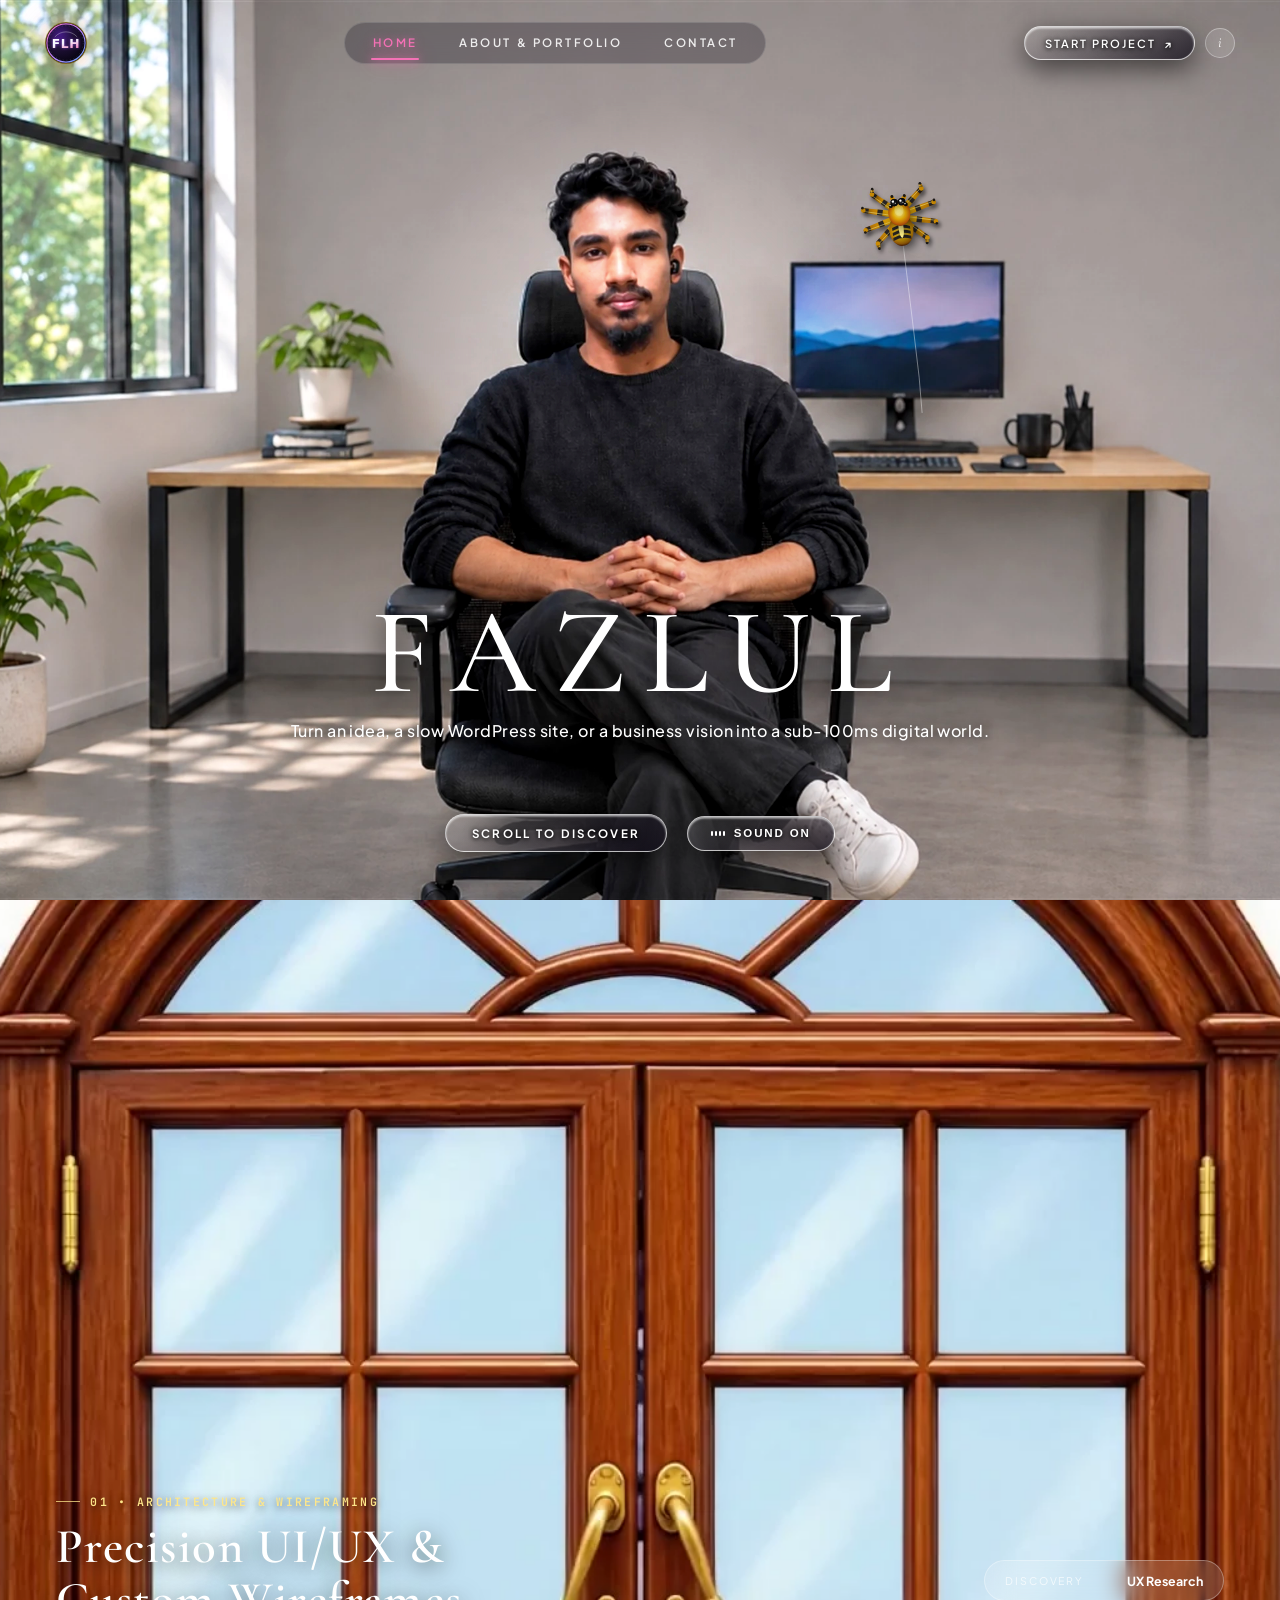
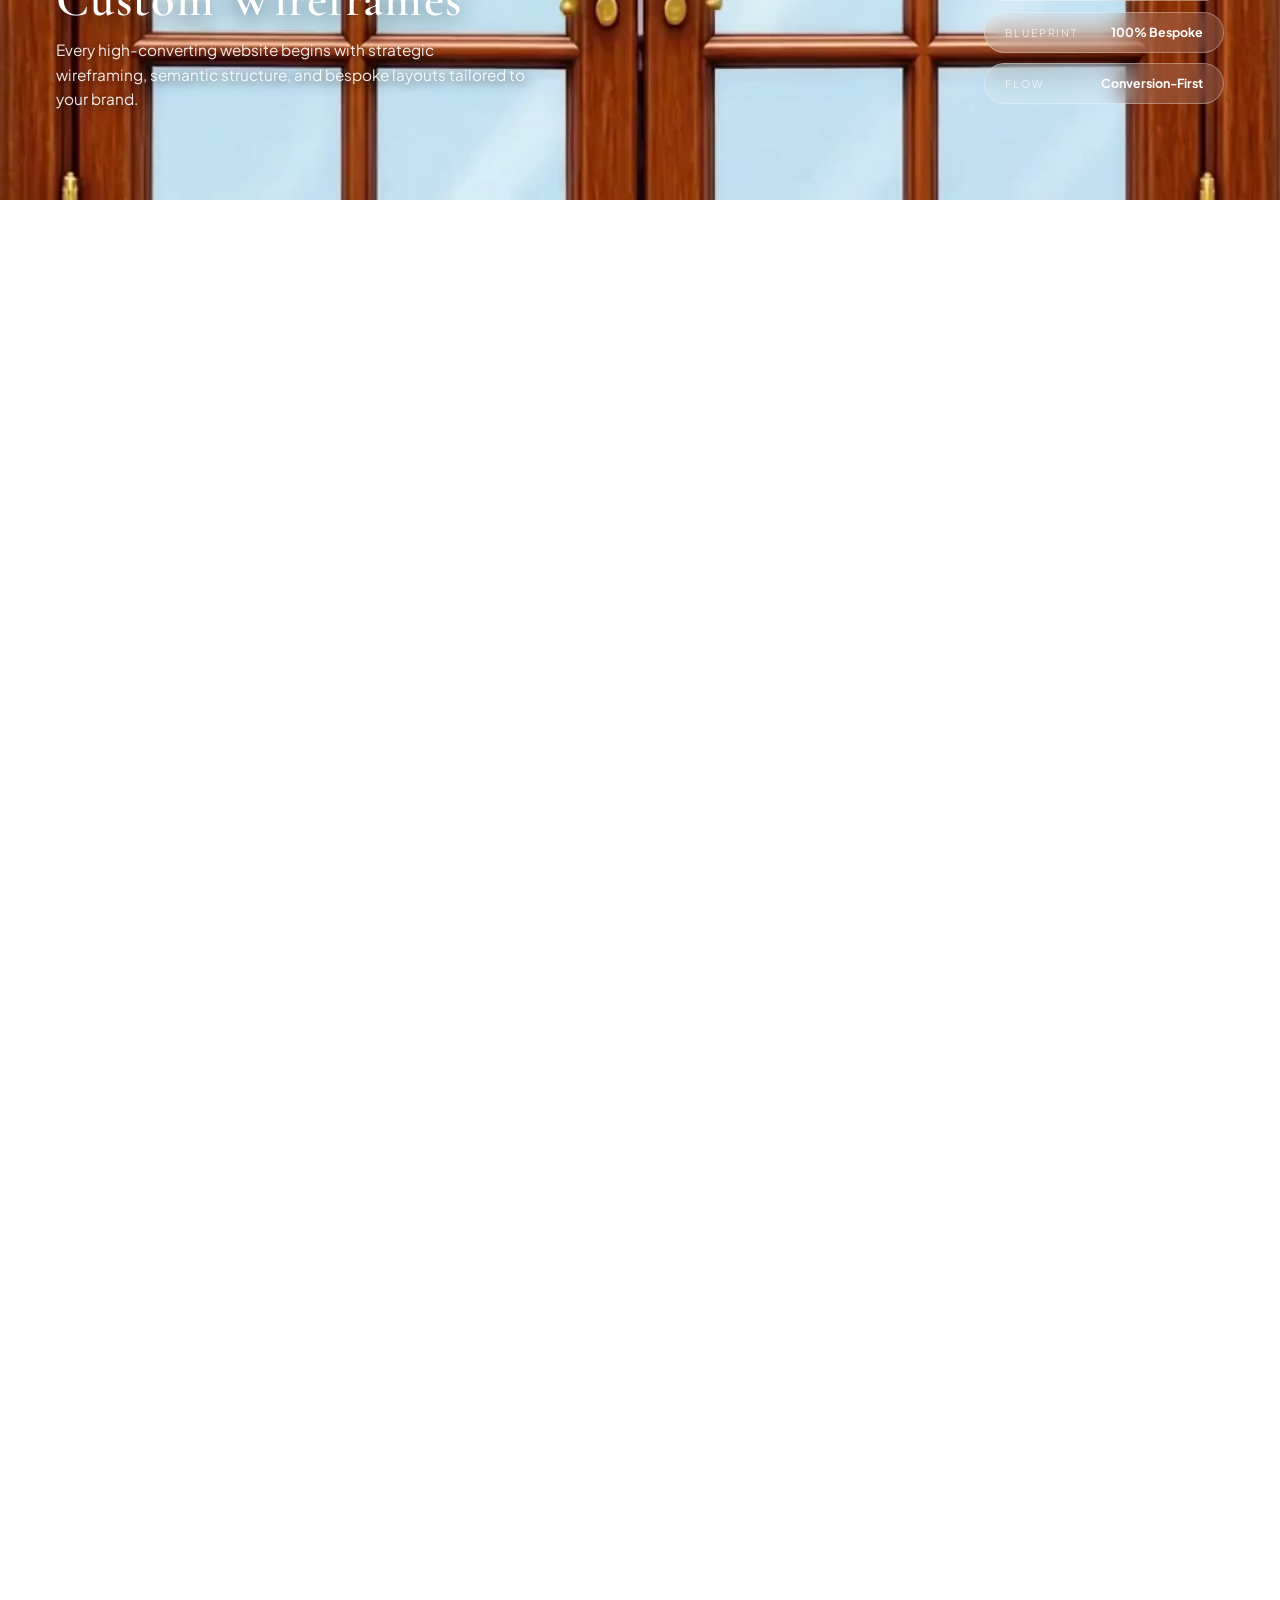
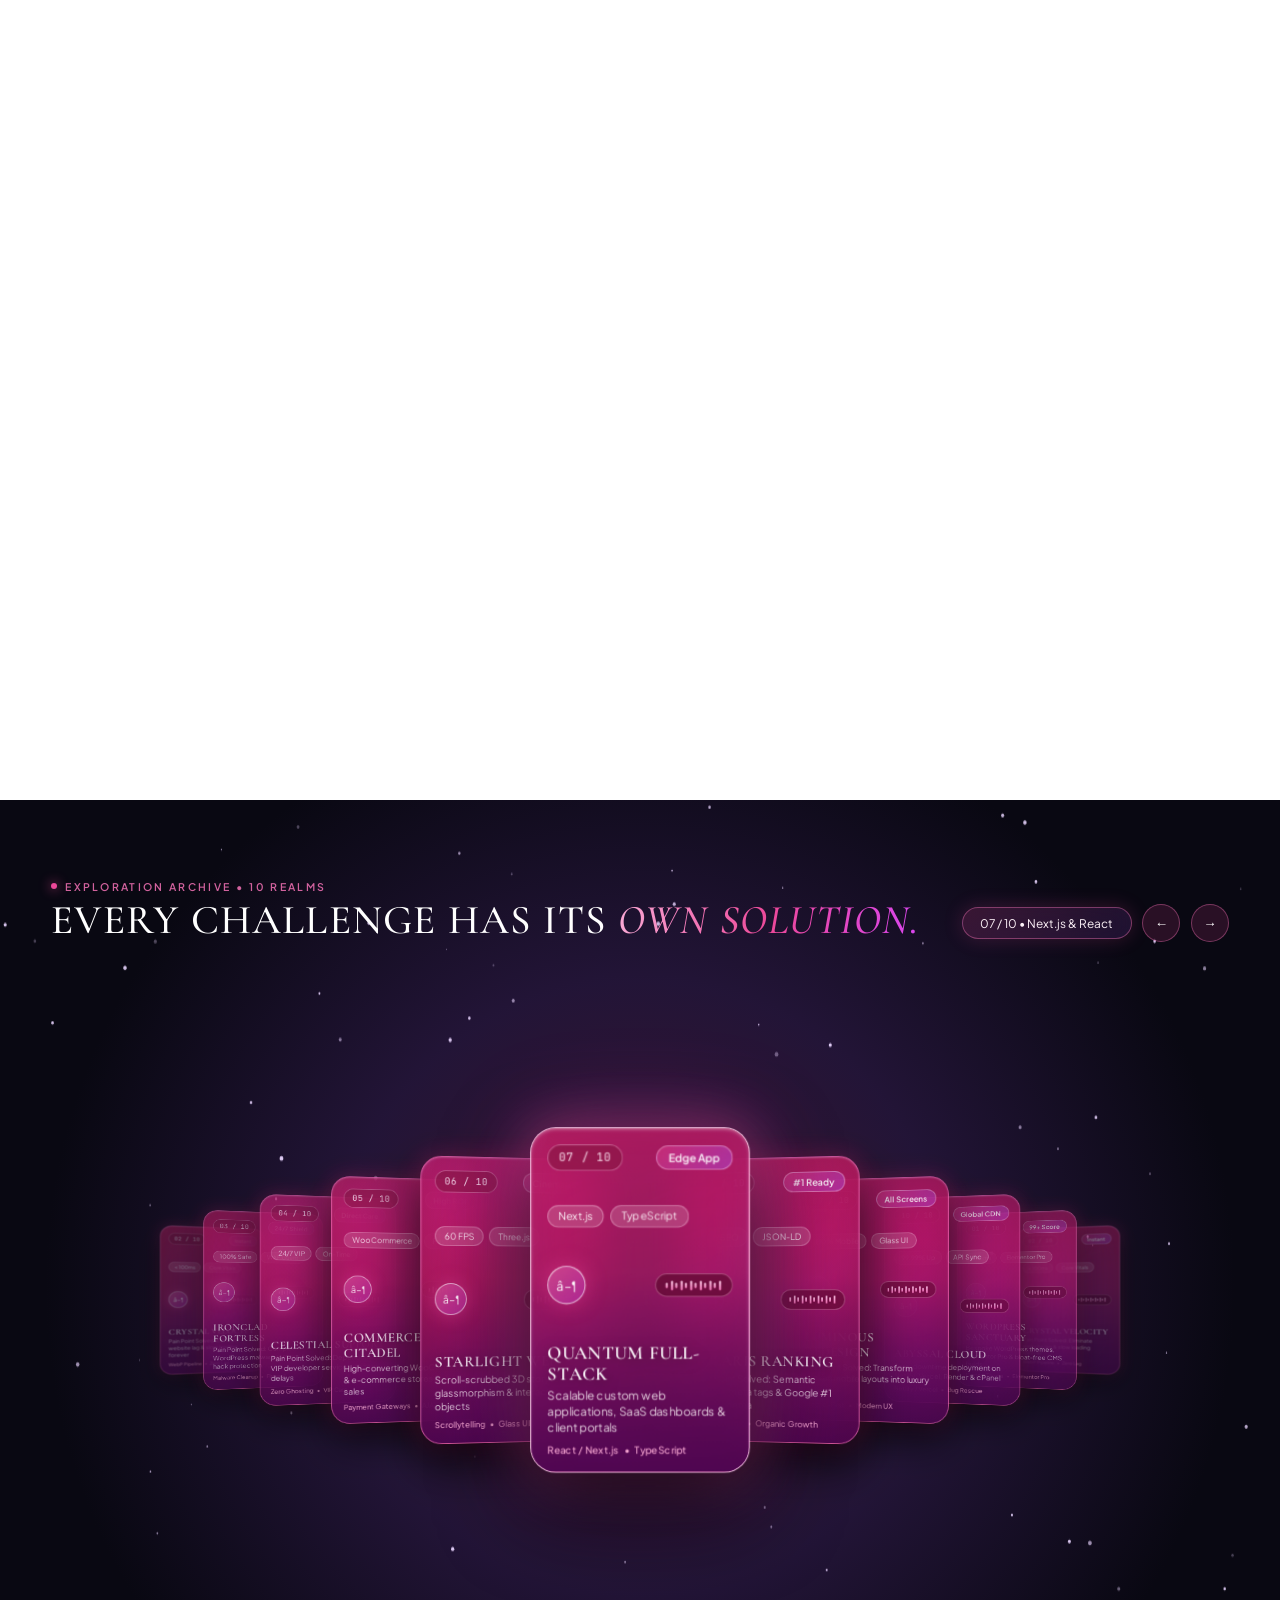
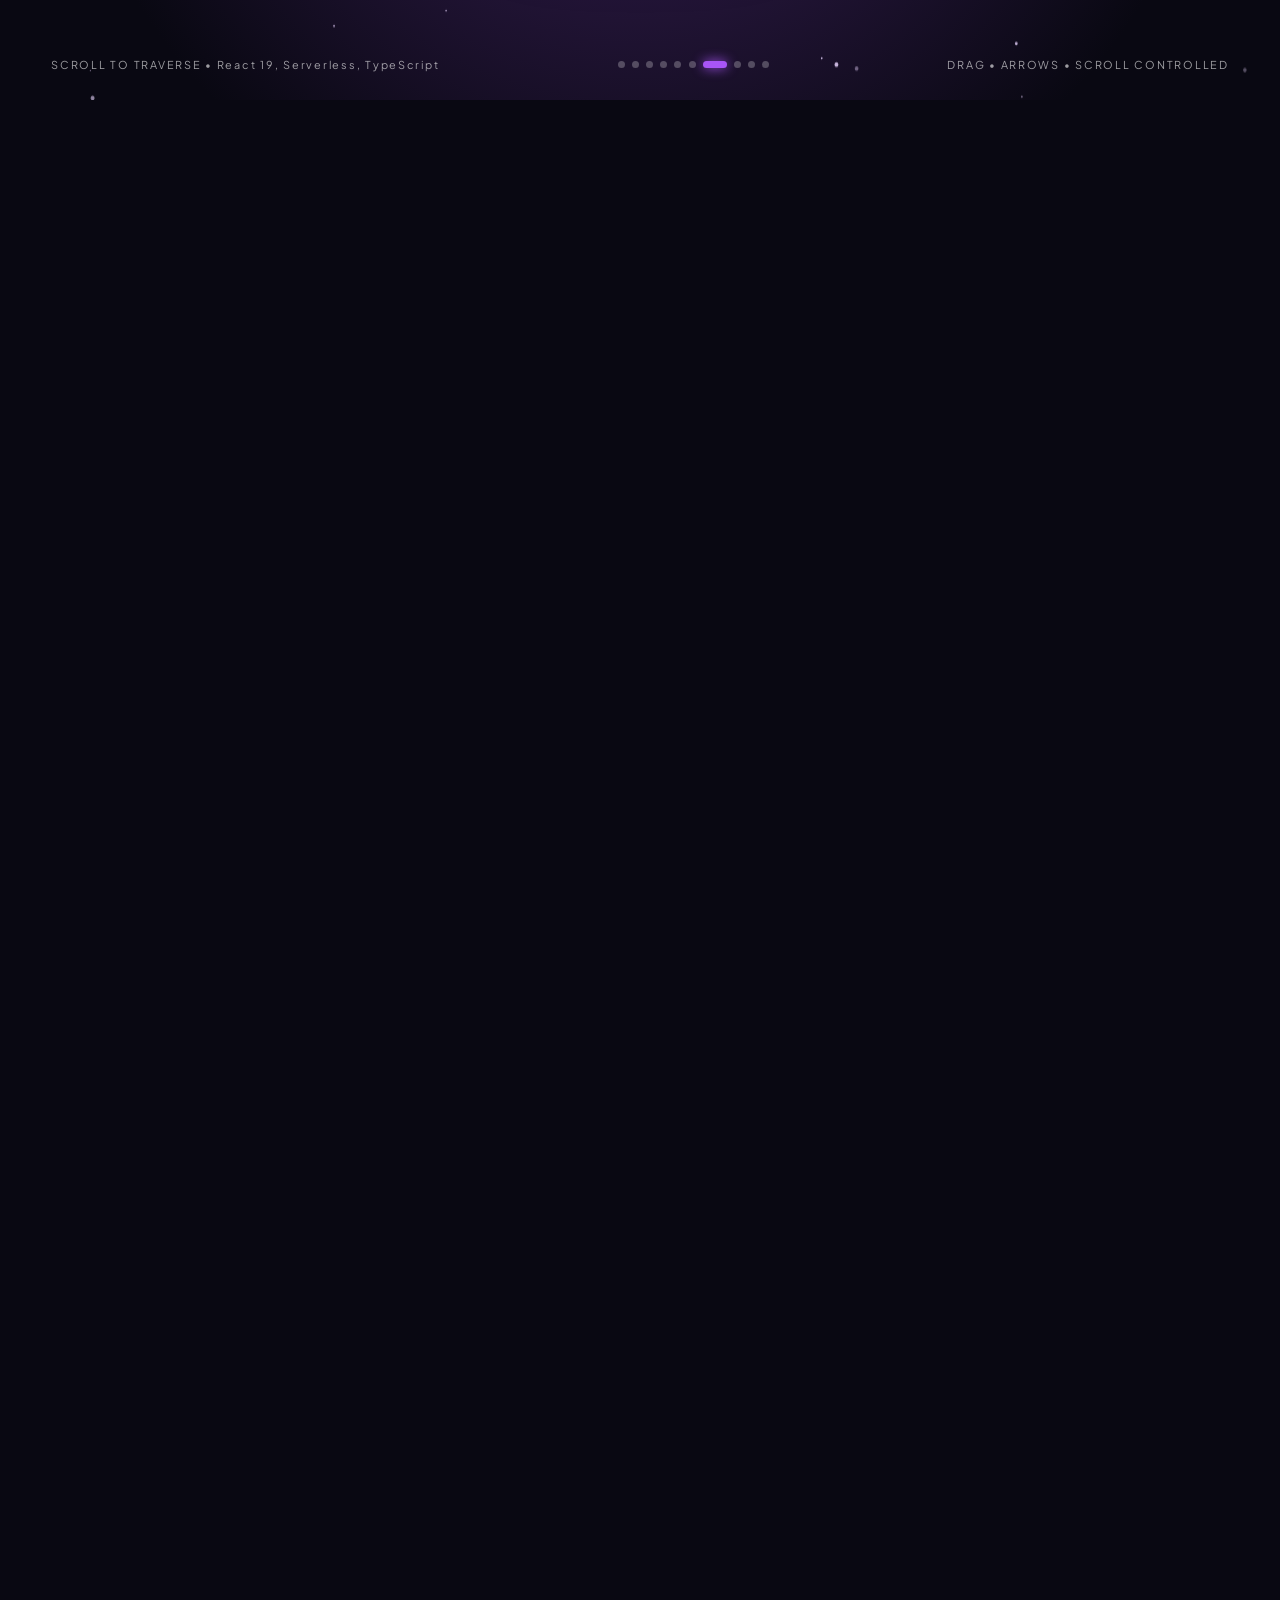
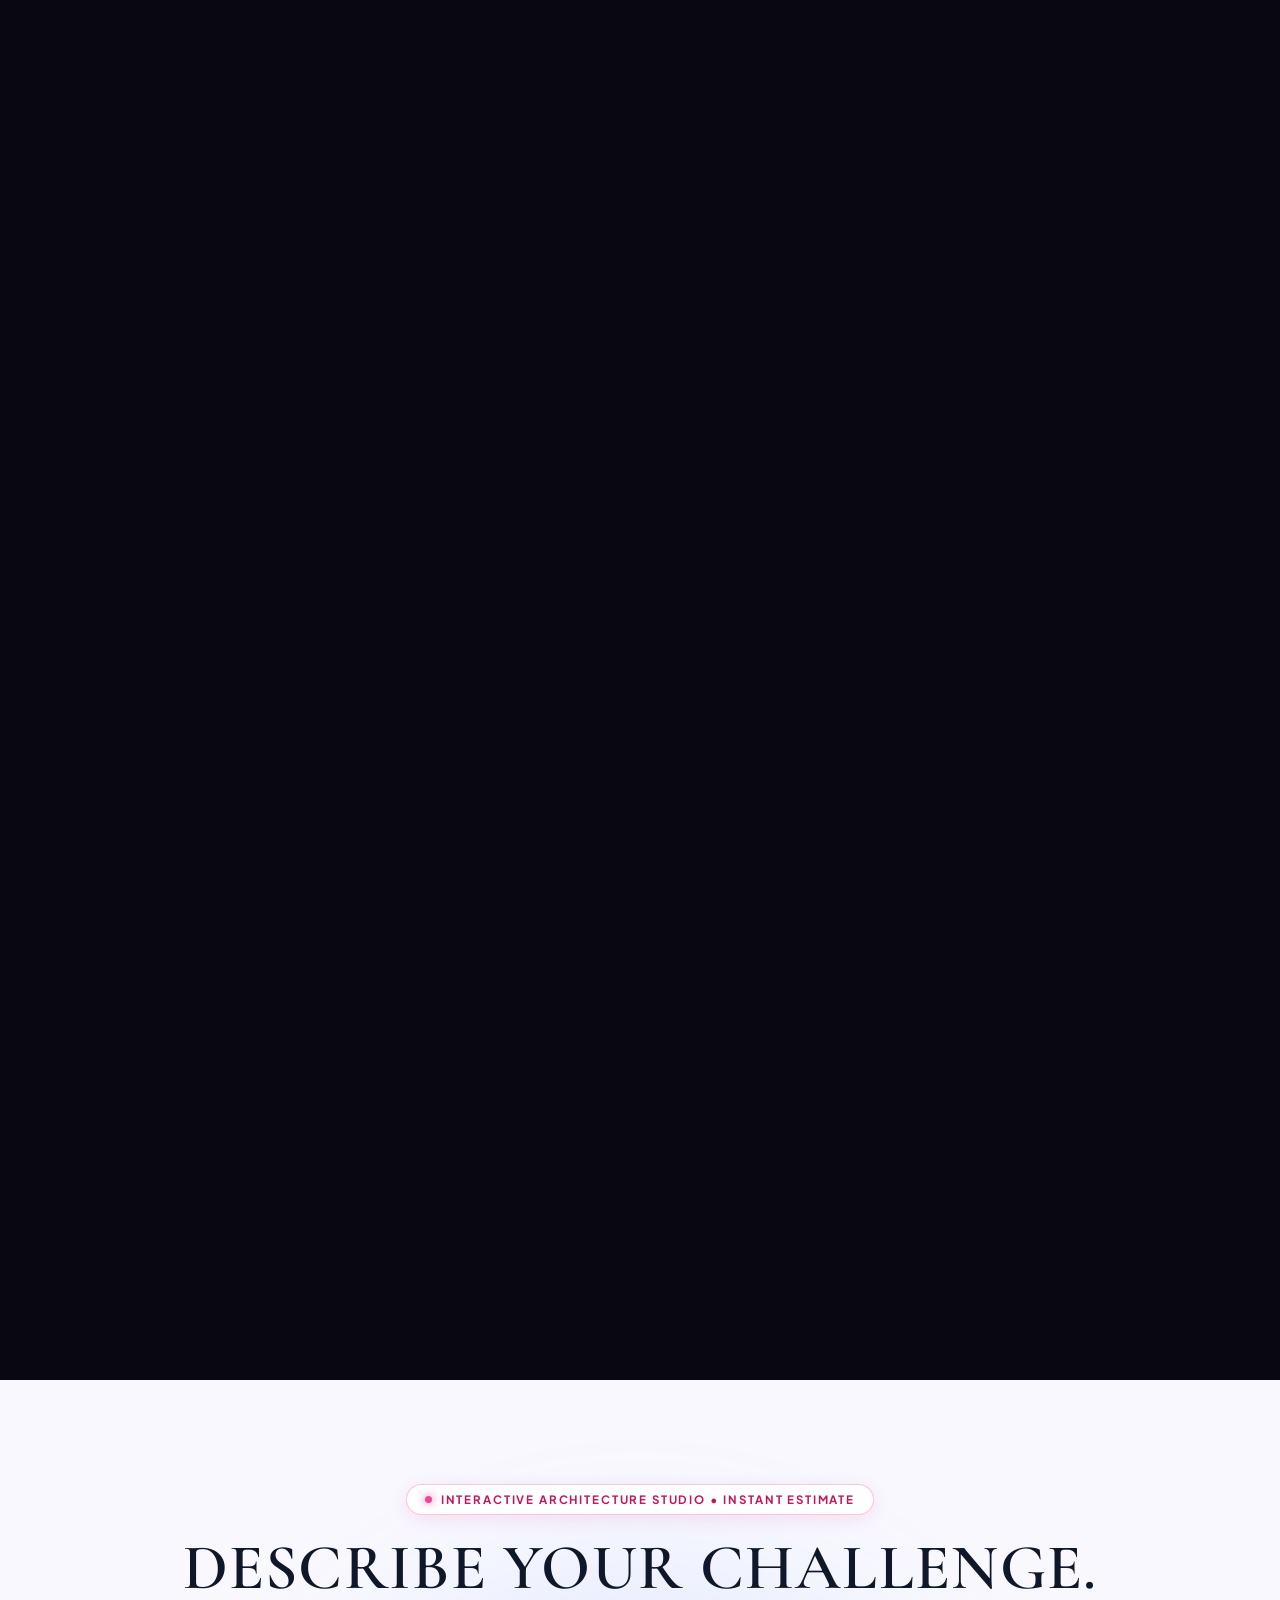
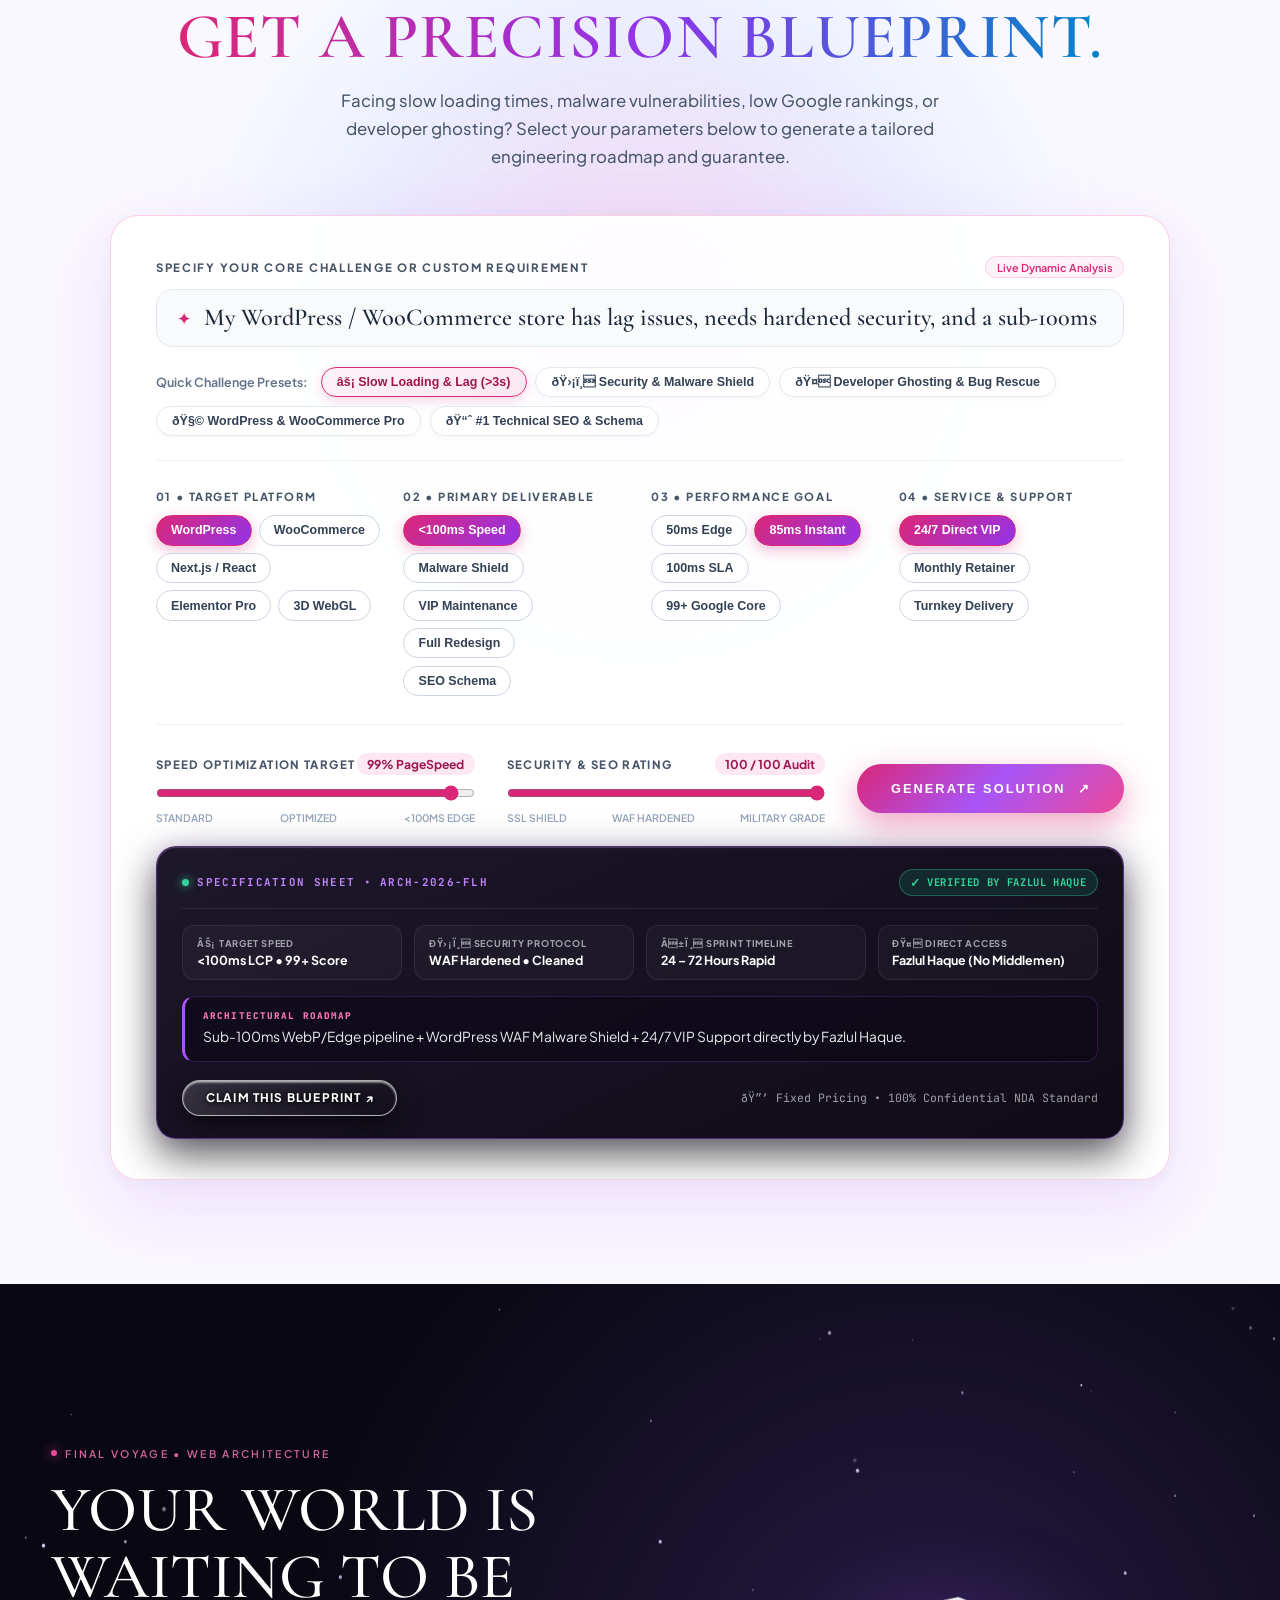
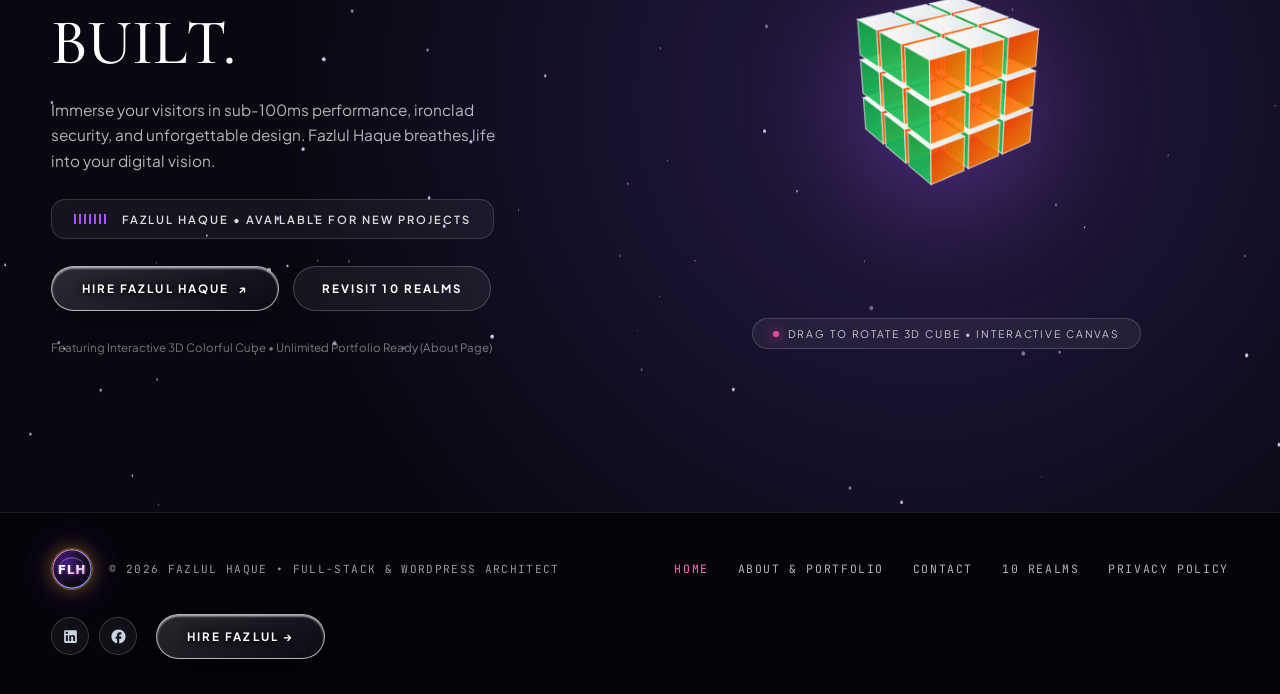
==== index.html @ 12c343f9 "Fix mobile zoom overflow, video sticky containment, UTF-8 encoding, and align v46.0" ====
﻿<!DOCTYPE html>
<html lang="en">
<head>
  <meta charset="UTF-8" />
  <meta name="viewport" content="width=device-width, initial-scale=1.0, viewport-fit=cover" />

  <!-- SEO Meta Tags -->
  <title>Fazlul Haque | Full-Stack Web, WordPress &amp; 3D Interactive Developer</title>
  <meta name="description" content="Fazlul Haque — Full-Stack Web &amp; WordPress Developer creating sub-100ms ultra-fast websites, malware-shielded platforms, WooCommerce stores, and cinematic 3D web experiences." />
  <meta name="keywords" content="Fazlul Haque, Web Developer, WordPress Developer, WooCommerce, Speed Optimization, Security, 3D Website, Next.js Developer" />
  <meta name="robots" content="index, follow" />


  <!-- Open Graph & Social Sharing Rich Thumbnail Previews (WhatsApp, Facebook, LinkedIn, Twitter) -->
  <link rel="canonical" href="https://fazlul-haque-portfolio.onrender.com/" />
  <meta property="og:type" content="website" />
  <meta property="og:url" content="https://fazlul-haque-portfolio.onrender.com/" />
  <meta property="og:title" content="Fazlul Haque | Full-Stack Web, WordPress &amp; 3D Interactive Architect" />
  <meta property="og:description" content="Turn an idea, a slow WordPress site, or a business vision into a sub-100ms digital world. Direct Engineering with Fazlul Haque." />
  <meta property="og:image" content="https://fazlul-haque-portfolio.onrender.com/assets/hero-fazlul.webp" />
  <meta property="og:image:secure_url" content="https://fazlul-haque-portfolio.onrender.com/assets/hero-fazlul.webp" />
  <meta property="og:image:type" content="image/webp" />
  <meta property="og:image:width" content="1600" />
  <meta property="og:image:height" content="1000" />
  <meta property="og:image:alt" content="Fazlul Haque — Full-Stack Web and WordPress Architect" />

  <!-- Twitter / X Large Image Card Preview -->
  <meta name="twitter:card" content="summary_large_image" />
  <meta name="twitter:title" content="Fazlul Haque | Full-Stack Web &amp; WordPress Architect" />
  <meta name="twitter:description" content="Turn an idea, a slow WordPress site, or a business vision into a sub-100ms digital world. Direct Engineering with Fazlul Haque." />
  <meta name="twitter:image" content="https://fazlul-haque-portfolio.onrender.com/assets/hero-fazlul.webp" />

  <link rel="preconnect" href="https://fonts.googleapis.com" />
  <link rel="preconnect" href="https://fonts.gstatic.com" crossorigin />
  <link rel="preload" href="assets/hero-fazlul.webp" as="image" type="image/webp" imagesrcset="assets/hero-fazlul-mob.webp 960w, assets/hero-fazlul.webp 1600w" imagesizes="(max-width: 768px) 480px, 100vw" fetchpriority="high" />
  <link rel="preload" as="style" href="https://fonts.googleapis.com/css2?family=Cormorant+Garamond:ital,wght@0,500;0,600;0,700;1,600&family=Plus+Jakarta+Sans:wght@400;500;600;700&family=JetBrains+Mono:wght@400;500;600&display=swap" onload="this.onload=null;this.rel='stylesheet'" />
  <noscript><link href="https://fonts.googleapis.com/css2?family=Cormorant+Garamond:ital,wght@0,500;0,600;0,700;1,600&family=Plus+Jakarta+Sans:wght@400;500;600;700&family=JetBrains+Mono:wght@400;500;600&display=swap" rel="stylesheet" /></noscript>

  <link rel="stylesheet" href="styles.css?v=46.0" />
  <script defer src="app.js?v=46.0"></script>

  <!-- Rich JSON-LD Structured Data for Google Search -->
  <script type="application/ld+json">
  {
    "@context": "https://schema.org",
    "@graph": [
      {
        "@type": "WebSite",
        "@id": "https://fazlul-haque-portfolio.onrender.com/#website",
        "url": "https://fazlul-haque-portfolio.onrender.com/",
        "name": "Fazlul Haque — Full-Stack Web & WordPress Architecture Specialist",
        "description": "High-performance portfolio of Fazlul Haque featuring 10 digital realms, sub-100ms WordPress optimization, custom web engineering, and bulletproof security.",
        "inLanguage": "en",
        "publisher": {
          "@id": "https://fazlul-haque-portfolio.onrender.com/#person"
        }
      },
      {
        "@type": "Person",
        "@id": "https://fazlul-haque-portfolio.onrender.com/#person",
        "name": "Fazlul Haque",
        "jobTitle": "Full-Stack Web & WordPress Architecture Specialist",
        "description": "Full-Stack Web and WordPress Architect with 6+ years of expertise delivering sub-100ms PageSpeed, luxury UI/UX, and enterprise security.",
        "image": "https://fazlul-haque-portfolio.onrender.com/assets/hero-fazlul.webp",
        "url": "https://fazlul-haque-portfolio.onrender.com/",
        "email": "fazlulbusiness1@gmail.com",
        "telephone": "+8801302927167",
        "sameAs": [
          "https://www.linkedin.com/in/mdfazlulhaque003/",
          "https://www.facebook.com/profile.php?id=61572731453253",
          "https://github.com/fajfaj293-sudo"
        ],
        "knowsAbout": [
          "WordPress Architecture",
          "Sub-100ms Speed Optimization",
          "WooCommerce Performance",
          "Next.js and React",
          "Cybersecurity & Malware Shield",
          "Technical SEO & Core Web Vitals"
        ]
      },
      {
        "@type": "ProfessionalService",
        "@id": "https://fazlul-haque-portfolio.onrender.com/#service",
        "name": "Fazlul Haque Web Engineering Services",
        "url": "https://fazlul-haque-portfolio.onrender.com/",
        "priceRange": "$$",
        "image": "https://fazlul-haque-portfolio.onrender.com/assets/hero-fazlul.webp",
        "telephone": "+8801302927167",
        "email": "fazlulbusiness1@gmail.com",
        "areaServed": "Worldwide",
        "provider": {
          "@id": "https://fazlul-haque-portfolio.onrender.com/#person"
        },
        "hasOfferCatalog": {
          "@type": "OfferCatalog",
          "name": "Core Web Engineering Solutions",
          "itemListElement": [
            {
              "@type": "Offer",
              "itemOffered": {
                "@type": "Service",
                "name": "WordPress & Elementor Architecture",
                "description": "Custom themes, clean architecture, and headless CMS integrations."
              }
            },
            {
              "@type": "Offer",
              "itemOffered": {
                "@type": "Service",
                "name": "<100ms Speed Optimization",
                "description": "Sub-100ms response, 99+ Core Web Vitals, and edge caching pipelines."
              }
            },
            {
              "@type": "Offer",
              "itemOffered": {
                "@type": "Service",
                "name": "Security & Malware Shield",
                "description": "WAF hardening, malware remediation, and ironclad server security."
              }
            },
            {
              "@type": "Offer",
              "itemOffered": {
                "@type": "Service",
                "name": "Technical SEO & Schema Engineering",
                "description": "Semantic markup, JSON-LD structured data, and high-rank optimization."
              }
            }
          ]
        }
      }
    ]
  }
  </script>
</head>
<body>

  <!-- =====================================================================
       TOP FLOATING NAVBAR (EXACT MATCH TO VIDEO 0:02)
       ===================================================================== -->
  <header class="top-nav-bar" id="top-nav">
    <a href="#hero" class="nav-wave-logo" aria-label="Fazlul Haque (FLH) Home">
      <img src="assets/flh-logo.svg" alt="FLH Logo" class="flh-logo-svg" width="42" height="42" />
    </a>

    <nav class="nav-center-links" aria-label="Primary Navigation">
      <a href="index.html" class="active">HOME</a>
      <a href="about.html">ABOUT &amp; PORTFOLIO</a>
      <a href="contact.html">CONTACT</a>
    </nav>

    <div class="nav-right-group">
      <a href="contact.html" class="btn-shine start-creating-pill">
        <span>START PROJECT</span>
        <span class="arrow-ne">↗</span>
      </a>
      <button type="button" class="info-circle-btn" id="info-btn" aria-label="Portfolio Info">i</button>
    </div>
  </header>

  <main>
    <!-- =====================================================================
         1. HERO SECTION: FULLSCREEN CRYSTAL-CLEAR PHOTO OF FAZLUL HAQUE
            + INTERACTIVE MOUSE CURSOR SPOTLIGHT GLOW (VIDEO 0:01-0:04)
         ===================================================================== -->
    <section id="hero" class="hero-fullscreen">
      <div class="hero-img-container" id="hero-img-container">
        <img
          src="assets/hero-fazlul.webp"
          srcset="assets/hero-fazlul-mob.webp 960w, assets/hero-fazlul.webp 1600w"
          sizes="(max-width: 768px) 480px, 100vw"
          alt="Fazlul Haque — Full-Stack Web and WordPress Developer"
          width="1600"
          height="1000"
          fetchpriority="high"
          loading="eager"
          class="hero-main-img"
        />

        <!-- Interactive Mouse Cursor Daylight Spotlight Layer -->
        <div class="hero-spotlight-layer" id="hero-spotlight-layer">
          <img
            src="assets/hero-fazlul.webp"
            srcset="assets/hero-fazlul-mob.webp 960w, assets/hero-fazlul.webp 1600w"
            sizes="(max-width: 768px) 480px, 100vw"
            alt=""
            width="1600"
            height="1000"
            decoding="async"
            class="hero-main-img hero-bright-img"
            aria-hidden="true"
          />
        </div>
      </div>

      <!-- Transparent Water Ripple & Liquid Canvas Layer (Overlays Hero & Text) -->
      <canvas id="hero-water-canvas" class="hero-water-canvas" aria-hidden="true"></canvas>

      <!-- Minimal Sleek Title Positioned So Fazlul's Portrait Is Unobstructed -->
      <div class="hero-title-overlay" id="hero-title-overlay">
        <h1 class="tidalia-hero-title" id="hero-title" aria-label="FAZLUL">
          <span class="hero-letter" data-char="F">F</span><span class="hero-letter" data-char="A">A</span><span class="hero-letter" data-char="Z">Z</span><span class="hero-letter" data-char="L">L</span><span class="hero-letter" data-char="U">U</span><span class="hero-letter" data-char="L">L</span>
        </h1>
        <p class="tidalia-hero-sub">
          Turn an idea, a slow WordPress site, or a business vision into a sub-100ms digital world.
        </p>
      </div>

      <div class="hero-bottom-pills">
        <a href="#scroll-story-runway" class="scroll-discover-btn btn-shine">
          SCROLL TO DISCOVER
        </a>

        <button type="button" id="sound-btn" class="sound-on-btn btn-shine" aria-pressed="false">
          <span class="wave-bars"><i></i><i></i><i></i><i></i></span>
          <span id="sound-text">SOUND ON</span>
        </button>
      </div>
    </section>

    <!-- =====================================================================
         2. SCROLL-LINKED WINDOW VIDEO SHOWCASE (WHITE BACKGROUND & CENTERED FRAME)
         ===================================================================== -->
    <section id="scroll-story-runway" class="scroll-story-runway white-bg-runway">
      <div class="story-sticky-viewport white-viewport" id="story-sticky-viewport">

        <!-- Centered Window Stage on White Background that Zooms to Fullscreen (Pure Video Only) -->
        <div class="video-window-stage" id="video-window-stage">
          <div class="window-arch-wrapper" id="window-arch-wrapper">
            <!-- Fullscreen Scroll-Scrubbed Video via High-Speed Edge CDN (Cloudinary) -->
            <video
              id="portfolio-scroll-video"
              class="portfolio-scrub-video"
              poster="assets/video-poster.webp"
              width="1280"
              height="720"
              muted
              playsinline
              webkit-playsinline
              src="assets/scroll-video.mp4"
              preload="auto"
            >
              <source src="assets/scroll-video.mp4" type="video/mp4" />
              <source src="https://res.cloudinary.com/vqe5tonz/video/upload/q_auto,w_720/protfolio.mp4" type="video/mp4" />
            </video>
          </div>
        </div>

        <!-- Scene Content Overlays (Appear only AFTER the window opens, exactly synced with each scene) -->
        <div id="story-ui-container" class="story-ui-container">
          <!-- SCENE 1: ARCHITECTURE & WIREFRAMING -->
          <div class="story-scene-ui" id="scene-ui-1">
            <div class="story-text-left from-bottom">
              <div class="story-step-line"><i></i> 01 • ARCHITECTURE &amp; WIREFRAMING</div>
              <h2 class="story-serif-h2">Precision UI/UX &amp; Custom Wireframes</h2>
              <p class="story-sub-p">
                Every high-converting website begins with strategic wireframing, semantic structure, and bespoke layouts tailored to your brand.
              </p>
            </div>
            <div class="story-pills-right from-right">
              <div class="frosted-meta-pill"><span>DISCOVERY</span><strong>UX Research</strong></div>
              <div class="frosted-meta-pill"><span>BLUEPRINT</span><strong>100% Bespoke</strong></div>
              <div class="frosted-meta-pill"><span>FLOW</span><strong>Conversion-First</strong></div>
            </div>
          </div>

          <!-- SCENE 2: WORDPRESS & CUSTOM CODE -->
          <div class="story-scene-ui story-ui-top" id="scene-ui-2">
            <div class="story-text-left from-left">
              <div class="story-step-line"><i></i> 02 • WORDPRESS &amp; CUSTOM CODE</div>
              <h2 class="story-serif-h2">High-Performance WordPress &amp; Dynamic Engineering</h2>
              <p class="story-sub-p">
                Clean ACF Pro schemas, lightning-fast custom themes, and pixel-perfect Elementor builds crafted for zero bloat.
              </p>
            </div>
            <div class="story-pills-right from-right">
              <div class="frosted-meta-pill"><span>ENGINE</span><strong>PHP 8.3 &amp; Modern JS</strong></div>
              <div class="frosted-meta-pill"><span>CMS</span><strong>WordPress &amp; Elementor</strong></div>
              <div class="frosted-meta-pill"><span>INTEGRITY</span><strong>Zero Plugin Bloat</strong></div>
            </div>
          </div>

          <!-- SCENE 3: FLUID RESPONSIVENESS -->
          <div class="story-scene-ui" id="scene-ui-3">
            <div class="story-text-left from-bottom">
              <div class="story-step-line"><i></i> 03 • FLUID RESPONSIVENESS</div>
              <h2 class="story-serif-h2">Flawless Across Every Screen &amp; Device</h2>
              <p class="story-sub-p">
                Sub-100ms loading speeds, mobile-first perfection, and 99+ Google PageSpeed Core Web Vitals guaranteed.
              </p>
            </div>
            <div class="story-sliders-right from-right">
              <div class="frosted-wave-slider">
                <div class="fws-top"><span>MOBILE-FIRST</span><strong>100% FLUID</strong></div>
                <svg class="wave-svg" viewBox="0 0 100 20"><path d="M0 10 Q25 0 50 10 T100 10" fill="none" stroke="#38bdf8" stroke-width="2"/></svg>
              </div>
              <div class="frosted-wave-slider">
                <div class="fws-top"><span>CORE WEB VITALS</span><strong>99+ SPEED</strong></div>
                <svg class="wave-svg" viewBox="0 0 100 20"><path d="M0 15 Q25 5 50 15 T100 5" fill="none" stroke="#a855f7" stroke-width="2"/></svg>
              </div>
            </div>
          </div>

          <!-- SCENE 4: DIGITAL EXCELLENCE & CALL TO ACTION -->
          <div class="story-scene-ui story-ui-center" id="scene-ui-4">
            <div class="story-center-box from-bottom">
              <div class="story-step-line"><i></i> 04 • DIGITAL EXCELLENCE</div>
              <h2 class="story-serif-h2 center-h2">Ready to Elevate Your Digital Presence?</h2>
              <p class="story-sub-p" style="margin: 0 auto 2rem; max-width: 580px;">
                Let's transform your vision into an ultra-fast, high-converting digital world.
              </p>
              <div class="story-dual-btns">
                <a href="contact.html" class="pill-btn-purple btn-shine">START A PROJECT ✦</a>
                <a href="#composer-section" class="pill-btn-frosted btn-shine">EXPLORE SOLUTIONS →</a>
              </div>
            </div>
          </div>
        </div>

      </div>
    </section>

    <!-- =====================================================================
         3. 10 REALMS PINNED SCROLL-CONTROLLED HORIZONTAL CARD CAROUSEL
            (PRE-RENDERED DIRECTLY IN HTML SO ALL 10 DARK GLASS CARDS ALWAYS SHOW!)
            (EXACT MATCH TO VIDEO 0:21 - 0:25!)
         ===================================================================== -->
    <section id="realms-section" class="realms-pin-runway">
      <div class="realms-sticky-stage">
        <canvas id="realms-star-canvas" class="realms-star-canvas" aria-hidden="true"></canvas>

        <!-- Top Header Bar (Exact Video Match 0:22) -->
        <div class="realms-header-bar">
          <div class="rh-left">
            <div class="rh-eyebrow"><span class="dot-purple"></span> EXPLORATION ARCHIVE • 10 REALMS</div>
            <h2 class="rh-serif-title">
              EVERY CHALLENGE HAS ITS <span class="rh-italic-accent">OWN SOLUTION.</span>
            </h2>
          </div>

          <div class="rh-right">
            <div class="rh-counter-pill" id="active-realm-pill">01 / 10 • WordPress Mastery</div>
            <button type="button" class="rh-arrow-btn btn-shine" id="realm-prev-btn" aria-label="Previous Realm">&larr;</button>
            <button type="button" class="rh-arrow-btn btn-shine" id="realm-next-btn" aria-label="Next Realm">→</button>
          </div>
        </div>

        <!-- Center 3D Coverflow / Horizontal Card Track (All 10 Dark Glassmorphic Cards Static in HTML!) -->
        <div class="realms-viewport" id="realms-viewport">
          <div class="realms-track" id="realms-track">

            <!-- CARD 01 -->
            <article class="tidalia-realm-card shine-card active" data-card-idx="0" data-name="WordPress Mastery" data-tags="Custom Theme, Elementor Pro, ACF Pro">
              <div class="trc-bg" data-scene="scene1" data-grad="linear-gradient(155deg, rgba(236,72,153,0.52), rgba(168,85,247,0.58), rgba(88,28,135,0.72))" style="background-image: linear-gradient(155deg, rgba(236,72,153,0.52), rgba(168,85,247,0.58), rgba(88,28,135,0.72));"></div>
              <div class="trc-scrim"></div>
              <div class="trc-glass-sheen"></div>
              <div class="trc-top">
                <span class="trc-idx">01 / 10</span>
                <span class="trc-dur">99+ Score</span>
              </div>
              <div class="trc-badges"><span>&lt; 85ms</span><span>Elementor Pro</span></div>
              <div class="trc-mid">
                <div class="trc-play-btn">â–¶</div>
                <div class="trc-wave-pill"><i></i><i></i><i></i><i></i><i></i><i></i><i></i><i></i><i></i><i></i><i></i><i></i></div>
              </div>
              <div class="trc-bottom">
                <h3 class="trc-title">WORDPRESS SANCTUARY</h3>
                <p class="trc-sub">Bespoke WordPress themes, Elementor Pro &amp; bloat-free CMS builds</p>
                <div class="trc-tags"><span>Custom Theme</span> • <span>Elementor Pro</span></div>
              </div>
            </article>

            <!-- CARD 02 -->
            <article class="tidalia-realm-card shine-card" data-card-idx="1" data-name="Zero-Lag Speed" data-tags="WebP Pipeline, Edge Caching, Zero CLS">
              <div class="trc-bg" data-scene="scene2" data-grad="linear-gradient(155deg, rgba(244,63,94,0.54), rgba(217,70,239,0.58), rgba(112,26,117,0.75))" style="background-image: linear-gradient(155deg, rgba(244,63,94,0.54), rgba(217,70,239,0.58), rgba(112,26,117,0.75));"></div>
              <div class="trc-scrim"></div>
              <div class="trc-glass-sheen"></div>
              <div class="trc-top">
                <span class="trc-idx">02 / 10</span>
                <span class="trc-dur">Instant</span>
              </div>
              <div class="trc-badges"><span>&lt; 100ms</span><span>Core Vitals</span></div>
              <div class="trc-mid">
                <div class="trc-play-btn">â–¶</div>
                <div class="trc-wave-pill"><i></i><i></i><i></i><i></i><i></i><i></i><i></i><i></i><i></i><i></i><i></i><i></i></div>
              </div>
              <div class="trc-bottom">
                <h3 class="trc-title">CRYSTAL VELOCITY</h3>
                <p class="trc-sub">Pain Point Solved: Eliminate website lag &amp; slow loading forever</p>
                <div class="trc-tags"><span>WebP Pipeline</span> • <span>Zero Lag</span></div>
              </div>
            </article>

            <!-- CARD 03 -->
            <article class="tidalia-realm-card shine-card" data-card-idx="2" data-name="Security Shield" data-tags="Malware Cleanup, SSL Hardened, WAF Guard">
              <div class="trc-bg" data-scene="scene3" data-grad="linear-gradient(155deg, rgba(219,39,119,0.56), rgba(147,51,234,0.58), rgba(76,29,149,0.74))" style="background-image: linear-gradient(155deg, rgba(219,39,119,0.56), rgba(147,51,234,0.58), rgba(76,29,149,0.74));"></div>
              <div class="trc-scrim"></div>
              <div class="trc-glass-sheen"></div>
              <div class="trc-top">
                <span class="trc-idx">03 / 10</span>
                <span class="trc-dur">24/7 Shield</span>
              </div>
              <div class="trc-badges"><span>100% Safe</span><span>WAF Guard</span></div>
              <div class="trc-mid">
                <div class="trc-play-btn">â–¶</div>
                <div class="trc-wave-pill"><i></i><i></i><i></i><i></i><i></i><i></i><i></i><i></i><i></i><i></i><i></i><i></i></div>
              </div>
              <div class="trc-bottom">
                <h3 class="trc-title">IRONCLAD FORTRESS</h3>
                <p class="trc-sub">Pain Point Solved: Complete WordPress malware removal &amp; hack protection</p>
                <div class="trc-tags"><span>Malware Cleanup</span> • <span>Firewall</span></div>
              </div>
            </article>

            <!-- CARD 04 -->
            <article class="tidalia-realm-card shine-card" data-card-idx="3" data-name="VIP Service" data-tags="Zero Ghosting, Daily Updates, Monthly Care">
              <div class="trc-bg" data-scene="scene1" data-grad="linear-gradient(155deg, rgba(232,121,249,0.52), rgba(236,72,153,0.58), rgba(131,24,67,0.74))" style="background-image: linear-gradient(155deg, rgba(232,121,249,0.52), rgba(236,72,153,0.58), rgba(131,24,67,0.74));"></div>
              <div class="trc-scrim"></div>
              <div class="trc-glass-sheen"></div>
              <div class="trc-top">
                <span class="trc-idx">04 / 10</span>
                <span class="trc-dur">Direct Care</span>
              </div>
              <div class="trc-badges"><span>24/7 VIP</span><span>On-Time</span></div>
              <div class="trc-mid">
                <div class="trc-play-btn">â–¶</div>
                <div class="trc-wave-pill"><i></i><i></i><i></i><i></i><i></i><i></i><i></i><i></i><i></i><i></i><i></i><i></i></div>
              </div>
              <div class="trc-bottom">
                <h3 class="trc-title">CELESTIAL SUPPORT</h3>
                <p class="trc-sub">Pain Point Solved: Dependable VIP developer service with zero delays</p>
                <div class="trc-tags"><span>Zero Ghosting</span> • <span>VIP Care</span></div>
              </div>
            </article>

            <!-- CARD 05 -->
            <article class="tidalia-realm-card shine-card" data-card-idx="4" data-name="WooCommerce Stores" data-tags="Stripe / SSL, AJAX Filters, Fast Checkout">
              <div class="trc-bg" data-scene="scene2" data-grad="linear-gradient(155deg, rgba(244,114,182,0.52), rgba(192,38,211,0.58), rgba(88,28,135,0.75))" style="background-image: linear-gradient(155deg, rgba(244,114,182,0.52), rgba(192,38,211,0.58), rgba(88,28,135,0.75));"></div>
              <div class="trc-scrim"></div>
              <div class="trc-glass-sheen"></div>
              <div class="trc-top">
                <span class="trc-idx">05 / 10</span>
                <span class="trc-dur">High ROI</span>
              </div>
              <div class="trc-badges"><span>WooCommerce</span><span>Fast Cart</span></div>
              <div class="trc-mid">
                <div class="trc-play-btn">â–¶</div>
                <div class="trc-wave-pill"><i></i><i></i><i></i><i></i><i></i><i></i><i></i><i></i><i></i><i></i><i></i><i></i></div>
              </div>
              <div class="trc-bottom">
                <h3 class="trc-title">COMMERCE CITADEL</h3>
                <p class="trc-sub">High-converting WooCommerce &amp; e-commerce stores built for sales</p>
                <div class="trc-tags"><span>Payment Gateways</span> • <span>AJAX Cart</span></div>
              </div>
            </article>

            <!-- CARD 06 -->
            <article class="tidalia-realm-card shine-card" data-card-idx="5" data-name="3D Interactive Web" data-tags="Scrollytelling, 3D Objects, Shader Glow">
              <div class="trc-bg" data-scene="scene3" data-grad="linear-gradient(155deg, rgba(217,70,239,0.55), rgba(236,72,153,0.58), rgba(91,33,182,0.75))" style="background-image: linear-gradient(155deg, rgba(217,70,239,0.55), rgba(236,72,153,0.58), rgba(91,33,182,0.75));"></div>
              <div class="trc-scrim"></div>
              <div class="trc-glass-sheen"></div>
              <div class="trc-top">
                <span class="trc-idx">06 / 10</span>
                <span class="trc-dur">Cinematic</span>
              </div>
              <div class="trc-badges"><span>60 FPS</span><span>Three.js</span></div>
              <div class="trc-mid">
                <div class="trc-play-btn">â–¶</div>
                <div class="trc-wave-pill"><i></i><i></i><i></i><i></i><i></i><i></i><i></i><i></i><i></i><i></i><i></i><i></i></div>
              </div>
              <div class="trc-bottom">
                <h3 class="trc-title">STARLIGHT WEBGL</h3>
                <p class="trc-sub">Scroll-scrubbed 3D storytelling, glassmorphism &amp; interactive objects</p>
                <div class="trc-tags"><span>Scrollytelling</span> • <span>Glass UI</span></div>
              </div>
            </article>

            <!-- CARD 07 -->
            <article class="tidalia-realm-card shine-card" data-card-idx="6" data-name="Next.js & React" data-tags="React 19, Serverless, TypeScript">
              <div class="trc-bg" data-scene="scene1" data-grad="linear-gradient(155deg, rgba(236,72,153,0.54), rgba(168,85,247,0.58), rgba(112,26,117,0.75))" style="background-image: linear-gradient(155deg, rgba(236,72,153,0.54), rgba(168,85,247,0.58), rgba(112,26,117,0.75));"></div>
              <div class="trc-scrim"></div>
              <div class="trc-glass-sheen"></div>
              <div class="trc-top">
                <span class="trc-idx">07 / 10</span>
                <span class="trc-dur">Edge App</span>
              </div>
              <div class="trc-badges"><span>Next.js</span><span>TypeScript</span></div>
              <div class="trc-mid">
                <div class="trc-play-btn">â–¶</div>
                <div class="trc-wave-pill"><i></i><i></i><i></i><i></i><i></i><i></i><i></i><i></i><i></i><i></i><i></i><i></i></div>
              </div>
              <div class="trc-bottom">
                <h3 class="trc-title">QUANTUM FULL-STACK</h3>
                <p class="trc-sub">Scalable custom web applications, SaaS dashboards &amp; client portals</p>
                <div class="trc-tags"><span>React / Next.js</span> • <span>TypeScript</span></div>
              </div>
            </article>

            <!-- CARD 08 -->
            <article class="tidalia-realm-card shine-card" data-card-idx="7" data-name="Technical SEO" data-tags="Rich Schema, Meta Tags, Sitemap XML">
              <div class="trc-bg" data-scene="scene2" data-grad="linear-gradient(155deg, rgba(244,63,94,0.52), rgba(217,70,239,0.58), rgba(131,24,67,0.75))" style="background-image: linear-gradient(155deg, rgba(244,63,94,0.52), rgba(217,70,239,0.58), rgba(131,24,67,0.75));"></div>
              <div class="trc-scrim"></div>
              <div class="trc-glass-sheen"></div>
              <div class="trc-top">
                <span class="trc-idx">08 / 10</span>
                <span class="trc-dur">#1 Ready</span>
              </div>
              <div class="trc-badges"><span>100 SEO</span><span>JSON-LD</span></div>
              <div class="trc-mid">
                <div class="trc-play-btn">â–¶</div>
                <div class="trc-wave-pill"><i></i><i></i><i></i><i></i><i></i><i></i><i></i><i></i><i></i><i></i><i></i><i></i></div>
              </div>
              <div class="trc-bottom">
                <h3 class="trc-title">SOLARIS RANKING</h3>
                <p class="trc-sub">Pain Point Solved: Semantic HTML5, meta tags &amp; Google #1 SEO schema</p>
                <div class="trc-tags"><span>Rich Schema</span> • <span>Organic Growth</span></div>
              </div>
            </article>

            <!-- CARD 09 -->
            <article class="tidalia-realm-card shine-card" data-card-idx="8" data-name="Mobile Redesign" data-tags="Mobile-First, Retina Ready, Modern UX">
              <div class="trc-bg" data-scene="scene3" data-grad="linear-gradient(155deg, rgba(219,39,119,0.56), rgba(192,38,211,0.58), rgba(88,28,135,0.75))" style="background-image: linear-gradient(155deg, rgba(219,39,119,0.56), rgba(192,38,211,0.58), rgba(88,28,135,0.75));"></div>
              <div class="trc-scrim"></div>
              <div class="trc-glass-sheen"></div>
              <div class="trc-top">
                <span class="trc-idx">09 / 10</span>
                <span class="trc-dur">All Screens</span>
              </div>
              <div class="trc-badges"><span>100% Mobile</span><span>Glass UI</span></div>
              <div class="trc-mid">
                <div class="trc-play-btn">â–¶</div>
                <div class="trc-wave-pill"><i></i><i></i><i></i><i></i><i></i><i></i><i></i><i></i><i></i><i></i><i></i><i></i></div>
              </div>
              <div class="trc-bottom">
                <h3 class="trc-title">LUMINOUS REDESIGN</h3>
                <p class="trc-sub">Pain Point Solved: Transform broken mobile layouts into luxury UI</p>
                <div class="trc-tags"><span>Mobile-First</span> • <span>Modern UX</span></div>
              </div>
            </article>

            <!-- CARD 10 -->
            <article class="tidalia-realm-card shine-card" data-card-idx="9" data-name="Cloud & API Rescue" data-tags="Netlify / Vercel, Bug Rescue, Cloud Migration">
              <div class="trc-bg" data-scene="scene1" data-grad="linear-gradient(155deg, rgba(236,72,153,0.54), rgba(147,51,234,0.58), rgba(76,29,149,0.75))" style="background-image: linear-gradient(155deg, rgba(236,72,153,0.54), rgba(147,51,234,0.58), rgba(76,29,149,0.75));"></div>
              <div class="trc-scrim"></div>
              <div class="trc-glass-sheen"></div>
              <div class="trc-top">
                <span class="trc-idx">10 / 10</span>
                <span class="trc-dur">Global CDN</span>
              </div>
              <div class="trc-badges"><span>99.99% Up</span><span>API Sync</span></div>
              <div class="trc-mid">
                <div class="trc-play-btn">â–¶</div>
                <div class="trc-wave-pill"><i></i><i></i><i></i><i></i><i></i><i></i><i></i><i></i><i></i><i></i><i></i><i></i></div>
              </div>
              <div class="trc-bottom">
                <h3 class="trc-title">ABYSSAL CLOUD</h3>
                <p class="trc-sub">Zero-downtime deployment on Netlify, Vercel, Render &amp; cPanel</p>
                <div class="trc-tags"><span>Netlify / Vercel</span> • <span>Bug Rescue</span></div>
              </div>
            </article>

          </div>
        </div>

        <!-- Bottom Bar with 10 Progress Dots (Exact Video Match 0:23) -->
        <div class="realms-footer-bar">
          <div class="rf-left">
            SCROLL TO TRAVERSE • <span id="active-realm-mood">Custom Theme, Elementor Pro, ACF Pro</span>
          </div>

          <div class="rf-dots" id="rf-dots">
            <button type="button" class="rf-dot active" data-dot-idx="0" aria-label="Realm 1"></button>
            <button type="button" class="rf-dot" data-dot-idx="1" aria-label="Realm 2"></button>
            <button type="button" class="rf-dot" data-dot-idx="2" aria-label="Realm 3"></button>
            <button type="button" class="rf-dot" data-dot-idx="3" aria-label="Realm 4"></button>
            <button type="button" class="rf-dot" data-dot-idx="4" aria-label="Realm 5"></button>
            <button type="button" class="rf-dot" data-dot-idx="5" aria-label="Realm 6"></button>
            <button type="button" class="rf-dot" data-dot-idx="6" aria-label="Realm 7"></button>
            <button type="button" class="rf-dot" data-dot-idx="7" aria-label="Realm 8"></button>
            <button type="button" class="rf-dot" data-dot-idx="8" aria-label="Realm 9"></button>
            <button type="button" class="rf-dot" data-dot-idx="9" aria-label="Realm 10"></button>
          </div>

          <div class="rf-right">
            DRAG • ARROWS • SCROLL CONTROLLED
          </div>
        </div>
      </div>
    </section>

    <!-- =====================================================================
         4. INTERACTIVE COMPOSER / PAIN-POINT SOLVER SECTION
            (PREMIUM ARCHITECTURE BLUEPRINT STUDIO)
         ===================================================================== -->
    <section id="composer-section" class="light-composer-section">
      <div class="light-aurora-glow" aria-hidden="true"></div>

      <div class="composer-container">
        <div class="composer-header">
          <div class="studio-badge-pill">
            <span class="studio-pulse-dot"></span>
            <span>INTERACTIVE ARCHITECTURE STUDIO • INSTANT ESTIMATE</span>
          </div>
          <h2 class="composer-serif-title">
            DESCRIBE YOUR CHALLENGE.<br />
            <span class="composer-gradient-text">GET A PRECISION BLUEPRINT.</span>
          </h2>
          <p class="composer-sub">
            Facing slow loading times, malware vulnerabilities, low Google rankings, or developer ghosting? Select your parameters below to generate a tailored engineering roadmap and guarantee.
          </p>
        </div>

        <div class="composer-white-card shine-card">
          <div class="prompt-box-area">
            <div class="prompt-header-flex">
              <span class="prompt-tiny-label">SPECIFY YOUR CORE CHALLENGE OR CUSTOM REQUIREMENT</span>
              <span class="prompt-status-tag">Live Dynamic Analysis</span>
            </div>
            <div class="composer-input-wrapper">
              <span class="input-icon-symbol">✦</span>
              <input
                type="text"
                id="composer-prompt-input"
                class="composer-prompt-input"
                value="My WordPress / WooCommerce store has lag issues, needs hardened security, and a sub-100ms luxury redesign."
                aria-label="Your website challenge prompt"
              />
            </div>

            <div class="inspirations-row">
              <span class="insp-label">Quick Challenge Presets:</span>
              <button type="button" class="insp-pill active" data-pain-key="lag">âš¡ Slow Loading &amp; Lag (&gt;3s)</button>
              <button type="button" class="insp-pill" data-pain-key="security">ðŸ›¡ï¸ Security &amp; Malware Shield</button>
              <button type="button" class="insp-pill" data-pain-key="service">ðŸ¤ Developer Ghosting &amp; Bug Rescue</button>
              <button type="button" class="insp-pill" data-pain-key="wordpress">ðŸ§© WordPress &amp; WooCommerce Pro</button>
              <button type="button" class="insp-pill" data-pain-key="seo">ðŸ“ˆ #1 Technical SEO &amp; Schema</button>
            </div>
          </div>

          <div class="composer-filters-grid">
            <div class="filter-col">
              <span class="filter-col-title">01 • TARGET PLATFORM</span>
              <div class="filter-pill-group">
                <button type="button" class="f-pill active">WordPress</button>
                <button type="button" class="f-pill">WooCommerce</button>
                <button type="button" class="f-pill">Next.js / React</button>
                <button type="button" class="f-pill">Elementor Pro</button>
                <button type="button" class="f-pill">3D WebGL</button>
              </div>
            </div>

            <div class="filter-col">
              <span class="filter-col-title">02 • PRIMARY DELIVERABLE</span>
              <div class="filter-pill-group">
                <button type="button" class="f-pill active">&lt;100ms Speed</button>
                <button type="button" class="f-pill">Malware Shield</button>
                <button type="button" class="f-pill">VIP Maintenance</button>
                <button type="button" class="f-pill">Full Redesign</button>
                <button type="button" class="f-pill">SEO Schema</button>
              </div>
            </div>

            <div class="filter-col">
              <span class="filter-col-title">03 • PERFORMANCE GOAL</span>
              <div class="filter-pill-group">
                <button type="button" class="f-pill">50ms Edge</button>
                <button type="button" class="f-pill active">85ms Instant</button>
                <button type="button" class="f-pill">100ms SLA</button>
                <button type="button" class="f-pill">99+ Google Core</button>
              </div>
            </div>

            <div class="filter-col">
              <span class="filter-col-title">04 • SERVICE &amp; SUPPORT</span>
              <div class="filter-pill-group">
                <button type="button" class="f-pill active">24/7 Direct VIP</button>
                <button type="button" class="f-pill">Monthly Retainer</button>
                <button type="button" class="f-pill">Turnkey Delivery</button>
              </div>
            </div>
          </div>

          <div class="composer-bottom-row">
            <div class="comp-slider-box">
              <div class="cs-head">
                <span class="cs-label-text">SPEED OPTIMIZATION TARGET</span>
                <strong id="speed-val">99% PageSpeed</strong>
              </div>
              <input type="range" min="80" max="100" value="99" class="purple-range" id="speed-range" aria-label="Speed Optimization Percentage" />
              <div class="cs-ticks"><span>STANDARD</span><span>OPTIMIZED</span><span>&lt;100MS EDGE</span></div>
            </div>

            <div class="comp-slider-box">
              <div class="cs-head">
                <span class="cs-label-text">SECURITY &amp; SEO RATING</span>
                <strong id="sec-val">100 / 100 Audit</strong>
              </div>
              <input type="range" min="85" max="100" value="100" class="purple-range" id="sec-range" aria-label="Security and SEO Score" />
              <div class="cs-ticks"><span>SSL SHIELD</span><span>WAF HARDENED</span><span>MILITARY GRADE</span></div>
            </div>

            <div class="comp-cta-box">
              <button type="button" id="generate-solution-btn" class="btn-shine generate-soundtrack-btn">
                <span>GENERATE SOLUTION</span>
                <span>↗</span>
              </button>
            </div>
          </div>

          <!-- Upgraded Premium Architectural Blueprint Specification Card -->
          <div class="blueprint-console-card shine-card" id="generated-solution-toast">
            <div class="bc-top-bar">
              <div class="bc-meta-left">
                <span class="bc-pulse-dot"></span>
                <span class="bc-code">SPECIFICATION SHEET &bull; ARCH-2026-FLH</span>
              </div>
              <div class="bc-verified-pill">
                <span class="bc-check">✓</span>
                <span>VERIFIED BY FAZLUL HAQUE</span>
              </div>
            </div>

            <div class="bc-specs-grid">
              <div class="bc-spec-box">
                <span class="bc-spec-label">âš¡ TARGET SPEED</span>
                <strong class="bc-spec-val" id="bc-speed-metric">&lt;100ms LCP &bull; 99+ Score</strong>
              </div>
              <div class="bc-spec-box">
                <span class="bc-spec-label">ðŸ›¡ï¸ SECURITY PROTOCOL</span>
                <strong class="bc-spec-val" id="bc-sec-metric">WAF Hardened &bull; Cleaned</strong>
              </div>
              <div class="bc-spec-box">
                <span class="bc-spec-label">â±ï¸ SPRINT TIMELINE</span>
                <strong class="bc-spec-val">24 &ndash; 72 Hours Rapid</strong>
              </div>
              <div class="bc-spec-box">
                <span class="bc-spec-label">ðŸ¤ DIRECT ACCESS</span>
                <strong class="bc-spec-val">Fazlul Haque (No Middlemen)</strong>
              </div>
            </div>

            <div class="bc-narrative-area">
              <span class="bc-blueprint-tag">ARCHITECTURAL ROADMAP</span>
              <p class="bc-narrative-text" id="generated-solution-text">
                Sub-100ms WebP/Edge pipeline + WordPress WAF Malware Shield + 24/7 VIP Support directly by Fazlul Haque.
              </p>
            </div>

            <div class="bc-cta-row">
              <a href="contact.html" class="btn-shine pill-btn-purple bc-claim-btn">
                <span>CLAIM THIS BLUEPRINT ↗</span>
              </a>
              <span class="bc-guarantee-note">ðŸ”’ Fixed Pricing &bull; 100% Confidential NDA Standard</span>
            </div>
          </div>
        </div>
      </div>
    </section>

    <!-- =====================================================================
         5. FINAL VOYAGE FOOTER + FLOATING INTERACTIVE 3D COLORFUL CUBE
            (EXACT MATCH TO VIDEO 0:28 - 0:30!)
         ===================================================================== -->
    <footer id="final-voyage" class="final-voyage-section">
      <canvas id="footer-star-canvas" class="realms-star-canvas" aria-hidden="true"></canvas>

      <div class="voyage-container">
        <div class="voyage-left">
          <div class="rh-eyebrow"><span class="dot-purple"></span> FINAL VOYAGE • WEB ARCHITECTURE</div>
          <h2 class="voyage-serif-title">
            YOUR WORLD IS<br />
            WAITING TO BE<br />
            BUILT.
          </h2>
          <p class="voyage-sub">
            Immerse your visitors in sub-100ms performance, ironclad security, and unforgettable design. Fazlul Haque breathes life into your digital vision.
          </p>

          <div class="voyage-wave-bar shine-card">
            <span class="vw-dots"><i></i><i></i><i></i><i></i><i></i><i></i><i></i></span>
            <span class="vw-text">FAZLUL HAQUE • AVAILABLE FOR NEW PROJECTS</span>
          </div>

          <div class="voyage-btns">
            <a href="contact.html" class="btn-shine pill-btn-purple">
              <span>HIRE FAZLUL HAQUE</span>
              <span>↗</span>
            </a>
            <a href="#realms-section" class="btn-shine pill-btn-dark">
              <span>REVISIT 10 REALMS</span>
            </a>
          </div>

          <span class="voyage-tiny-note">
            Featuring Interactive 3D Colorful Cube • Unlimited Portfolio Ready (About Page)
          </span>
        </div>

        <!-- Right Side: Floating 3D Colorful Multi-Box Cube in Space -->
        <div class="voyage-right">
          <div class="cube-floating-stage">
            <canvas id="voyage-3d-cube" width="560" height="520" aria-label="Interactive 3D Colorful Cube — Drag to rotate"></canvas>
            <div class="drag-rotate-pill shine-card">
              <span class="dot-purple"></span>
              <span>DRAG TO ROTATE 3D CUBE • INTERACTIVE CANVAS</span>
            </div>
          </div>
        </div>
      </div>
    </footer>
  </main>

  <footer class="about-footer-bar">
    <div class="af-container">
      <div class="af-left">
        <a href="index.html" class="nav-wave-logo" aria-label="Fazlul Haque (FLH) Home">
          <img src="assets/flh-logo.svg" alt="FLH Logo" class="flh-logo-svg" width="42" height="42" loading="lazy" decoding="async" />
        </a>
        <span>&copy; 2026 FAZLUL HAQUE &bull; FULL-STACK &amp; WORDPRESS ARCHITECT</span>
      </div>

      <nav class="af-links" aria-label="Footer Navigation">
        <a href="index.html" class="active">HOME</a>
        <a href="about.html">ABOUT &amp; PORTFOLIO</a>
        <a href="contact.html">CONTACT</a>
        <a href="index.html#realms-section">10 REALMS</a>
        <a href="privacy.html">PRIVACY POLICY</a>
      </nav>

      <div class="af-right">
        <div class="footer-social-wrap">
          <a href="https://www.linkedin.com/in/mdfazlulhaque003/" target="_blank" rel="noopener noreferrer" class="social-footer-btn" aria-label="Fazlul Haque LinkedIn" title="LinkedIn Profile">
            <svg width="17" height="17" viewBox="0 0 24 24" fill="currentColor">
              <path d="M19 3a2 2 0 0 1 2 2v14a2 2 0 0 1-2 2H5a2 2 0 0 1-2-2V5a2 2 0 0 1 2-2h14m-.5 15.5v-5.3a3.26 3.26 0 0 0-3.26-3.26c-.85 0-1.84.52-2.28 1.3v-1.11h-2.79v8.37h2.79v-4.93c0-.77.62-1.4 1.39-1.4a1.4 1.4 0 0 1 1.4 1.4v4.93h2.75M6.88 8.56a1.68 1.68 0 0 0 1.68-1.68c0-.93-.75-1.69-1.68-1.69a1.69 1.69 0 0 0-1.69 1.69c0 .93.76 1.68 1.69 1.68m1.39 9.94v-8.37H5.5v8.37h2.77z"/>
            </svg>
          </a>
          <a href="https://www.facebook.com/profile.php?id=61572731453253" target="_blank" rel="noopener noreferrer" class="social-footer-btn" aria-label="Fazlul Haque Facebook" title="Facebook Page">
            <svg width="17" height="17" viewBox="0 0 24 24" fill="currentColor">
              <path d="M22 12c0-5.52-4.48-10-10-10S2 6.48 2 12c0 4.84 3.44 8.87 8 9.8V15H8v-3h2V9.5C10 7.57 11.57 6 13.5 6H16v3h-2c-.55 0-1 .45-1 1v2h3v3h-3v6.95c5.05-.5 9-4.76 9-9.95z"/>
            </svg>
          </a>
        </div>
        <a href="contact.html" class="btn-shine pill-btn-purple bubble-glass-btn">
          <span class="btn-label-text">HIRE FAZLUL &rarr;</span>
        </a>
      </div>
    </div>
  </footer>


  <!-- Modal for Inspecting Any Realm Card or Previewing the Unlimited About-Page Portfolio Engine -->
  <div class="realm-modal-backdrop" id="realm-modal" aria-hidden="true">
    <div class="realm-modal-card shine-card">
      <div class="rm-header">
        <span class="rm-tag" id="rm-tag">01 / 10 • REALM DETAILS</span>
        <button type="button" class="rm-close" id="rm-close">✕</button>
      </div>
      <h3 class="rm-title" id="rm-title">WordPress &amp; Elementor Mastery</h3>
      <p class="rm-desc" id="rm-desc"></p>
      <div class="rm-list" id="rm-list"></div>
      <div class="rm-footer">
        <a href="contact.html" class="btn-shine pill-btn-purple bubble-glass-btn" id="rm-cta"><span class="btn-label-text">START THIS PROJECT ↗</span></a>
      </div>
    </div>
  </div>

  <!-- Floating Back-to-Top Rocket Button (One-Click Smooth Scroll to Hero) -->
  <button type="button" class="floating-back-to-top shine-card" id="back-to-top-btn" aria-label="Back to Top">
    <span class="btt-icon">↑</span>
    <span class="btt-text">TOP</span>
  </button>

  <!-- Interactive Golden-Yellow Jumping Spider Canvas (Follows Cursor with Organic Inverse Kinematics) -->
  <canvas id="cursor-spider-canvas" class="cursor-spider-canvas" aria-hidden="true"></canvas>

  <!-- Standard defer script (No type="module") so it runs 100% on file:///C:/Users/... -->


  <!-- Floating Mobile Bottom Navigation Dock (Visible on Mobile Screens < 768px) -->
  <nav class="mobile-bottom-dock" aria-label="Mobile Navigation">
    <a href="index.html" class="mob-dock-item active">
      <svg class="dock-icon" viewBox="0 0 24 24" width="20" height="20" fill="none" stroke="currentColor" stroke-width="2">
        <path d="M3 9l9-7 9 7v11a2 2 0 0 1-2 2H5a2 2 0 0 1-2-2z"/>
        <polyline points="9 22 9 12 15 12 15 22"/>
      </svg>
      <span>HOME</span>
    </a>
    <a href="about.html" class="mob-dock-item ">
      <svg class="dock-icon" viewBox="0 0 24 24" width="20" height="20" fill="none" stroke="currentColor" stroke-width="2">
        <rect x="2" y="7" width="20" height="14" rx="2" ry="2"/>
        <path d="M16 21V5a2 2 0 0 0-2-2h-4a2 2 0 0 0-2 2v16"/>
      </svg>
      <span>ABOUT</span>
    </a>
    <a href="contact.html" class="mob-dock-item ">
      <svg class="dock-icon" viewBox="0 0 24 24" width="20" height="20" fill="none" stroke="currentColor" stroke-width="2">
        <path d="M21 15a2 2 0 0 1-2 2H7l-4 4V5a2 2 0 0 1 2-2h14a2 2 0 0 1 2 2z"/>
      </svg>
      <span>CONTACT</span>
    </a>
    <a href="https://wa.me/8801302927167" target="_blank" rel="noopener noreferrer" class="mob-dock-item mob-dock-wa" aria-label="Direct WhatsApp">
      <svg class="dock-icon" viewBox="0 0 24 24" width="20" height="20" fill="currentColor">
        <path d="M20.52 3.48A11.93 11.93 0 0 0 12.06 0C5.46 0 .09 5.37.09 11.97c0 2.11.55 4.17 1.6 5.99L0 24l6.21-1.63a11.9 11.9 0 0 0 5.85 1.52h.01c6.6 0 11.97-5.37 11.97-11.97 0-3.2-1.25-6.21-3.52-8.44zm-8.46 18.39h-.01a9.9 9.9 0 0 1-5.04-1.38l-.36-.21-3.74.98 1-3.65-.24-.38a9.92 9.92 0 0 1-1.52-5.26c0-5.48 4.46-9.94 9.94-9.94 2.65 0 5.15 1.03 7.03 2.91a9.88 9.88 0 0 1 2.91 7.03c0 5.48-4.46 9.94-9.94 9.94zm5.45-7.44c-.3-.15-1.77-.87-2.04-.97-.27-.1-.47-.15-.67.15-.2.3-.77.97-.94 1.17-.17.2-.35.22-.65.07-.3-.15-1.26-.46-2.4-1.48-.89-.79-1.49-1.77-1.66-2.07-.17-.3-.02-.46.13-.61.14-.13.3-.35.45-.52.15-.17.2-.3.3-.5.1-.2.05-.37-.02-.52-.08-.15-.67-1.62-.92-2.22-.24-.58-.49-.5-.67-.51h-.57c-.2 0-.52.07-.8.37-.27.3-1.05 1.03-1.05 2.51s1.08 2.91 1.23 3.11c.15.2 2.12 3.24 5.14 4.54.72.31 1.28.5 1.72.64.72.23 1.38.2 1.9.12.58-.09 1.77-.72 2.02-1.42.25-.7.25-1.3.17-1.42-.07-.12-.27-.2-.57-.35z"/>
      </svg>
      <span>CHAT</span>
    </a>
  </nav>

</body>
</html>
---- styles.css ----
/* ==========================================================================
   TIDALIA-EXACT COLOR SCHEME, LAYOUT & 3D SCROLL ANIMATION STYLES
   - Hero: Fullscreen Unobstructed Portrait + Cursor Spotlight
   - Window Scroll Story: 3D Opening Window + Continuous Camera Fly-Through
   - Composer & Pricing: Clean Pearl-White (#faf8ff) + Purple/Teal Accents
   - 10 Realms & Final Voyage: Deep Cosmic Night (#090812) + Full-Bleed Artwork Cards
   ========================================================================== */

:root {
  --light-bg: #faf8ff;
  --light-card: #ffffff;
  --dark-cosmic: #090812;
  --dark-cosmic-2: #110e20;
  --purple-main: #8b5cf6;
  --purple-bright: #a855f7;
  --pink-accent: #ec4899;
  --teal-accent: #14b8a6;
  --cyan-accent: #38bdf8;
  --text-dark: #18181b;
  --text-dark-muted: #64748b;
  --text-light: #f8fafc;
  --text-light-muted: rgba(248, 250, 252, 0.72);
  --font-serif: 'Cormorant Garamond', Georgia, serif;
  --font-sans: 'Plus Jakarta Sans', system-ui, -apple-system, sans-serif;
  --font-mono: 'JetBrains Mono', monospace;
}

* {
  box-sizing: border-box;
  margin: 0;
  padding: 0;
}

html {
  scroll-behavior: smooth;
}

body {
  background-color: var(--dark-cosmic);
  color: var(--text-light);
  font-family: var(--font-sans);
  overflow-x: hidden;
  -webkit-font-smoothing: antialiased;
}

/* Universal Shining Sweep on Every Card & Button */
.shine-card,
.btn-shine {
  position: relative;
  overflow: hidden;
}

.shine-card::before,
.btn-shine::before {
  content: "";
  position: absolute;
  top: -50%;
  left: -130%;
  width: 60%;
  height: 200%;
  background: linear-gradient(
    115deg,
    transparent 0%,
    rgba(255, 255, 255, 0.05) 35%,
    rgba(255, 255, 255, 0.38) 50%,
    rgba(192, 132, 252, 0.2) 60%,
    transparent 100%
  );
  transform: rotate(22deg);
  transition: left 0.75s cubic-bezier(0.22, 1, 0.36, 1);
  pointer-events: none;
  z-index: 4;
}

.shine-card:hover::before,
.btn-shine:hover::before {
  left: 145%;
}

/* ==========================================================================
   TOP FLOATING NAVBAR (EXACT MATCH TO VIDEO 0:02)
   ========================================================================== */
.top-nav-bar {
  position: fixed;
  top: 0;
  left: 0;
  right: 0;
  z-index: 100;
  padding: 1.35rem 2.8rem;
  display: flex;
  align-items: center;
  justify-content: space-between;
  pointer-events: none;
}

.top-nav-bar > * {
  pointer-events: auto;
}

.nav-wave-logo {
  width: 42px;
  height: 42px;
  border-radius: 50%;
  background: radial-gradient(circle at 35% 35%, #1e1138, #0f0b1e 75%, #05030a);
  border: 1.5px solid rgba(250, 204, 21, 0.45);
  box-shadow: 0 0 18px rgba(234, 179, 8, 0.35), 0 0 35px rgba(168, 85, 247, 0.25);
  display: grid;
  place-items: center;
  color: #fff;
  text-decoration: none;
  transition: transform 0.25s ease, box-shadow 0.25s ease, border-color 0.25s ease;
  overflow: hidden;
}

.nav-wave-logo:hover {
  transform: scale(1.08);
  border-color: rgba(250, 204, 21, 0.9);
  box-shadow: 0 0 25px rgba(234, 179, 8, 0.6), 0 0 45px rgba(168, 85, 247, 0.45);
}

.flh-logo-svg {
  width: 100%;
  height: 100%;
  display: block;
}

.nav-center-links {
  display: flex;
  align-items: center;
  gap: 2.4rem;
  padding: 0.55rem 1.6rem;
  border-radius: 999px;
  background: rgba(15, 14, 26, 0.28);
  backdrop-filter: blur(12px);
  border: 1px solid rgba(255, 255, 255, 0.14);
}

.nav-center-links a {
  position: relative;
  color: rgba(255, 255, 255, 0.88);
  text-decoration: none;
  font-size: 0.72rem;
  font-weight: 600;
  letter-spacing: 0.22em;
  transition: color 0.2s ease, text-shadow 0.2s ease;
  padding: 0.25rem 0.1rem;
}

.nav-center-links a:hover {
  color: #ffffff;
  text-shadow: 0 0 12px rgba(255, 255, 255, 0.8);
}

.nav-right-group {
  display: flex;
  align-items: center;
  gap: 0.65rem;
}

.start-creating-pill {
  display: inline-flex;
  align-items: center;
  gap: 0.5rem;
  padding: 0.58rem 1.25rem;
  border-radius: 999px;
  background: rgba(20, 18, 34, 0.55);
  backdrop-filter: blur(14px);
  border: 1px solid rgba(255, 255, 255, 0.35);
  color: #ffffff;
  text-decoration: none;
  font-size: 0.7rem;
  font-weight: 600;
  letter-spacing: 0.18em;
}

.info-circle-btn {
  width: 30px;
  height: 30px;
  border-radius: 50%;
  background: rgba(255, 255, 255, 0.14);
  backdrop-filter: blur(10px);
  border: 1px solid rgba(255, 255, 255, 0.35);
  color: #fff;
  font-family: var(--font-serif);
  font-style: italic;
  font-size: 0.9rem;
  cursor: pointer;
}

/* ==========================================================================
   1. HERO SECTION: 100% FULLSCREEN UNOBSTRUCTED PHOTO + SPOTLIGHT
   ========================================================================== */
.hero-fullscreen {
  position: relative;
  width: 100%;
  height: 100vh;
  min-height: 640px;
  overflow: hidden;
  display: flex;
  flex-direction: column;
  justify-content: flex-end;
  align-items: center;
  padding-bottom: 1.8rem;
}

.hero-img-container {
  position: absolute;
  inset: 0;
  width: 100%;
  height: 100%;
  --mx: 50%;
  --my: 40%;
}

/* Fullscreen Clear Image of Fazlul Haque (Responsive on Desktop & Mobile) */
.hero-main-img {
  width: 100%;
  height: 100%;
  object-fit: cover;
  object-position: center 30%;
  display: block;
  image-rendering: -webkit-optimize-contrast;
  image-rendering: high-quality;
  filter: brightness(0.98) contrast(1.06);
}

/* Mouse Cursor Spotlight Layer (Bright Iridescent Daylight Glow where Mouse Moves!) */
.hero-spotlight-layer {
  position: absolute;
  inset: 0;
  pointer-events: none;
  -webkit-mask-image: radial-gradient(
    circle 260px at var(--mx) var(--my),
    rgba(0, 0, 0, 1) 0%,
    rgba(0, 0, 0, 0.75) 50%,
    transparent 100%
  );
  mask-image: radial-gradient(
    circle 260px at var(--mx) var(--my),
    rgba(0, 0, 0, 1) 0%,
    rgba(0, 0, 0, 0.75) 50%,
    transparent 100%
  );
}

.hero-bright-img {
  filter: brightness(1.18) saturate(1.22) contrast(1.06);
}

.hero-sparkle-canvas,
.hero-dragon-canvas,
.hero-water-canvas {
  position: absolute;
  inset: 0;
  width: 100%;
  height: 100%;
  pointer-events: none;
  z-index: 10;
}

/* Minimal Sleek Title at Bottom-Center so Portrait is Never Covered */
.hero-title-overlay {
  position: relative;
  z-index: 5;
  text-align: center;
  margin-bottom: 3.4rem;
  pointer-events: none;
}

.tidalia-hero-title {
  position: relative;
  display: inline-block;
  font-family: var(--font-serif);
  font-size: clamp(3.4rem, 9.5vw, 8.2rem);
  font-weight: 500;
  letter-spacing: 0.14em;
  line-height: 0.92;
  color: #ffffff;
  text-shadow: 0 4px 28px rgba(0, 0, 0, 0.75);
}

.hero-letter {
  display: inline-block;
  position: relative;
  color: #ffffff !important;
  opacity: 1;
  visibility: visible;
  text-shadow: 0 4px 28px rgba(0, 0, 0, 0.75);
  transform-origin: center center;
  will-change: transform, filter, opacity;
  transition: opacity 0.2s ease-out;
  cursor: default;
}

.spark-star {
  position: absolute;
  color: #ffffff;
  font-size: clamp(1.2rem, 2.2vw, 2.1rem);
  text-shadow: 0 0 18px #fff, 0 0 32px #c084fc;
}

.spark-star.s-1 { top: -6%; left: -4%; }
.spark-star.s-2 { top: 8%; right: -4%; }

.tidalia-hero-sub {
  margin-top: 0.65rem;
  font-size: clamp(0.88rem, 1.25vw, 1.08rem);
  color: #ffffff;
  font-weight: 500;
  letter-spacing: 0.03em;
  text-shadow: 0 2px 14px rgba(0, 0, 0, 0.85);
}

/* Hero Bottom Floating Buttons (Perfect Side-by-Side Centered Balance, No Overlap!) */
.hero-bottom-pills {
  position: relative;
  z-index: 6;
  width: 100%;
  padding: 1.2rem 2rem;
  display: flex;
  align-items: center;
  justify-content: center;
  gap: 1.25rem;
  flex-wrap: wrap;
}

.scroll-discover-btn {
  display: inline-flex;
  align-items: center;
  justify-content: center;
  padding: 0.65rem 1.6rem;
  border-radius: 999px;
  color: #ffffff;
  text-decoration: none;
  font-size: 0.72rem;
  font-weight: 700;
  letter-spacing: 0.2em;
}

.sound-on-btn {
  position: static !important;
  display: inline-flex;
  align-items: center;
  gap: 0.55rem;
  padding: 0.65rem 1.45rem;
  border-radius: 999px;
  color: #ffffff;
  font-size: 0.72rem;
  font-weight: 700;
  letter-spacing: 0.16em;
  cursor: pointer;
}

.wave-bars {
  display: inline-flex;
  align-items: center;
  gap: 2px;
  height: 11px;
}

.wave-bars i {
  width: 2px;
  height: 5px;
  background: #fff;
  border-radius: 2px;
}

.sound-on-btn.playing .wave-bars i:nth-child(odd) {
  animation: waveBounce 0.55s infinite alternate;
}
.sound-on-btn.playing .wave-bars i:nth-child(even) {
  animation: waveBounce 0.55s 0.25s infinite alternate;
}

@keyframes waveBounce {
  from { height: 3px; }
  to { height: 11px; }
}

/* ==========================================================================
   2. WINDOW OPEN + CONTINUOUS 4-SCENE ZOOM-THROUGH SCROLL ANIMATION
   ========================================================================== */
.scroll-story-runway {
  position: relative;
  height: 700vh;
}

.white-bg-runway {
  background: #ffffff;
}

.story-sticky-viewport {
  position: sticky;
  top: 0;
  width: 100%;
  height: 100vh;
  overflow: hidden;
  perspective: 1400px;
}

.white-viewport {
  background: #ffffff;
  display: flex;
  align-items: center;
  justify-content: center;
}

/* Centered Window Stage on White Background that Zooms to Fullscreen */
.video-window-stage {
  position: relative;
  width: 100%;
  height: 100%;
  display: flex;
  align-items: center;
  justify-content: center;
  z-index: 2;
  overflow: hidden;
}

.window-arch-wrapper {
  position: absolute;
  top: 50%;
  left: 50%;
  transform: translate(-50%, -50%);
  width: min(84vw, 1080px);
  height: min(68vh, 600px);
  border-radius: 24px;
  overflow: hidden;
  background: #000000 url('assets/video-poster.webp') center / cover no-repeat;
  box-shadow: 
    0 25px 70px -15px rgba(0, 0, 0, 0.25),
    0 0 0 1px rgba(0, 0, 0, 0.08),
    0 10px 30px -5px rgba(0, 0, 0, 0.12);
  will-change: transform;
  backface-visibility: hidden;
}

.portfolio-scrub-video {
  position: absolute;
  inset: 0;
  width: 100%;
  height: 100%;
  object-fit: cover;
  object-position: center;
  border-radius: inherit;
  z-index: 2;
  display: block;
  transform: translateZ(0);
  will-change: transform;
  backface-visibility: hidden;
}

.portal-scenes-stage {
  position: absolute;
  inset: 0;
  width: 100%;
  height: 100%;
  overflow: hidden;
  background: #090812;
  z-index: 1;
}

.window-glass-sheen {
  position: absolute;
  inset: 0;
  pointer-events: none;
  z-index: 7;
  background: linear-gradient(135deg, rgba(255, 255, 255, 0.14) 0%, transparent 45%, rgba(255, 255, 255, 0.05) 100%);
  mix-blend-mode: overlay;
}

.portal-scene-layer {
  position: absolute;
  inset: 0;
  width: 100%;
  height: 100%;
  will-change: transform, clip-path, opacity;
}

.portal-scene-img {
  width: 100%;
  height: 100%;
  object-fit: cover;
  object-position: center;
  display: block;
}

.scene-4-tint {
  filter: hue-rotate(32deg) saturate(1.35) contrast(1.08);
}

.portal-zoom-ring {
  position: absolute;
  top: 50%;
  left: 50%;
  width: 10px;
  height: 10px;
  border-radius: 50%;
  transform: translate(-50%, -50%);
  border: 14px solid rgba(192, 132, 252, 0.75);
  box-shadow: 0 0 45px #38bdf8, inset 0 0 35px #ec4899;
  opacity: 0;
  pointer-events: none;
  z-index: 6;
}

/* 3D Glass Window Shutters (Hidden so the video's photorealistic wooden window is crystal-clear) */
.window-casement-wrap {
  display: none !important;
}

.casement-leaf {
  width: 50%;
  height: 100%;
  background: linear-gradient(135deg, rgba(255, 255, 255, 0.14), rgba(15, 23, 42, 0.42));
  backdrop-filter: blur(12px) saturate(160%);
  -webkit-backdrop-filter: blur(12px) saturate(160%);
  border: 2px solid rgba(255, 255, 255, 0.42);
  padding: 2.2rem;
  transform-style: preserve-3d;
  position: relative;
  box-shadow: inset 0 0 40px rgba(255, 255, 255, 0.15);
}

.casement-left { transform-origin: left center; }
.casement-right { transform-origin: right center; }

.casement-glass {
  width: 100%;
  height: 100%;
  border: 1.5px solid rgba(255, 255, 255, 0.35);
  border-radius: 14px;
  background: linear-gradient(135deg, rgba(255,255,255,0.22) 0%, transparent 50%, rgba(56,189,248,0.12) 100%);
  position: relative;
}

.window-mullion-h {
  position: absolute;
  top: 50%;
  left: 0;
  right: 0;
  height: 2px;
  background: rgba(255, 255, 255, 0.32);
}

.window-mullion-v {
  position: absolute;
  left: 50%;
  top: 0;
  bottom: 0;
  width: 2px;
  background: rgba(255, 255, 255, 0.32);
}

.window-latch {
  position: absolute;
  top: 50%;
  width: 10px;
  height: 64px;
  border-radius: 99px;
  background: linear-gradient(180deg, #ffffff, #cbd5e1);
  box-shadow: 0 0 18px rgba(255, 255, 255, 0.8);
  transform: translateY(-50%);
}

.casement-left .window-latch { right: 10px; }
.casement-right .window-latch { left: 10px; }

/* Pure Floating Story Text Overlays (Exact Video Match 0:06 - 0:16: No Dark Boxes!) */
.story-scene-ui {
  position: absolute;
  inset: 0;
  z-index: 12;
  padding: 4.5rem 3.5rem 3.5rem;
  display: flex;
  align-items: flex-end;
  justify-content: space-between;
  pointer-events: none;
  opacity: 0;
  visibility: hidden;
  transform: translateY(16px);
  transition: opacity 0.22s ease-out, transform 0.22s ease-out, visibility 0.22s;
}

.story-scene-ui.story-ui-top {
  align-items: flex-start;
  padding-top: 6.5rem;
}

.story-scene-ui.story-ui-center {
  align-items: center;
  justify-content: center;
  text-align: center;
}

.story-scene-ui.active {
  opacity: 1;
  visibility: visible;
  pointer-events: auto;
  transform: translateY(0);
}

.story-text-left {
  max-width: 540px;
  background: transparent !important;
  backdrop-filter: none !important;
  -webkit-backdrop-filter: none !important;
  border: none !important;
  border-radius: 0 !important;
  padding: 0 !important;
  box-shadow: none !important;
  margin-bottom: 2rem;
  transition: transform 0.25s ease-out;
}

.story-pills-right {
  display: flex;
  flex-direction: column;
  gap: 0.65rem;
  margin-bottom: 2.5rem;
  z-index: 15;
}

.story-scene-ui:not(.active) .from-bottom { transform: translateY(45px); }
.story-scene-ui:not(.active) .from-left { transform: translateX(-55px); }
.story-scene-ui:not(.active) .from-top { transform: translateY(-45px); }
.story-scene-ui:not(.active) .from-right { transform: translateX(55px); }
.story-scene-ui.active .story-text-left,
.story-scene-ui.active .story-pills-right,
.story-scene-ui.active .story-sliders-right,
.story-scene-ui.active .story-center-box {
  transform: translate(0, 0);
}

.story-step-line {
  display: inline-flex;
  align-items: center;
  gap: 0.65rem;
  font-family: var(--font-mono);
  font-size: 0.72rem;
  font-weight: 600;
  letter-spacing: 0.2em;
  color: #fde68a;
  margin-bottom: 0.75rem;
  text-shadow: 0 2px 10px rgba(0, 0, 0, 0.75);
}

.story-step-line i {
  display: inline-block;
  width: 24px;
  height: 1px;
  background: rgba(253, 230, 138, 0.75);
}

.story-serif-h2 {
  font-family: var(--font-serif);
  font-size: clamp(2rem, 3.8vw, 3.45rem);
  font-weight: 600;
  line-height: 1.08;
  letter-spacing: 0.03em;
  color: #ffffff;
  text-shadow: 0 4px 24px rgba(0, 0, 0, 0.75);
  margin-bottom: 0.75rem;
}

.story-sub-p {
  font-size: 0.96rem;
  line-height: 1.6;
  color: rgba(255, 255, 255, 0.9);
  text-shadow: 0 2px 12px rgba(0, 0, 0, 0.8);
  max-width: 470px;
}

/* Right Frosted Glass Pills (Exact Video Match 0:10) */
.story-pills-right,
.story-sliders-right {
  display: flex;
  flex-direction: column;
  gap: 0.65rem;
  transition: transform 0.6s cubic-bezier(0.22, 1, 0.36, 1);
}

.story-ui-top .story-sliders-right {
  align-self: flex-end;
}

.frosted-meta-pill {
  min-width: 240px;
  padding: 0.72rem 1.25rem;
  border-radius: 999px;
  background: rgba(255, 255, 255, 0.14);
  backdrop-filter: blur(14px);
  -webkit-backdrop-filter: blur(14px);
  border: 1px solid rgba(255, 255, 255, 0.32);
  display: flex;
  align-items: center;
  justify-content: space-between;
  gap: 1rem;
  font-size: 0.78rem;
  color: #ffffff;
}

.frosted-meta-pill span {
  font-size: 0.66rem;
  letter-spacing: 0.18em;
  color: rgba(255, 255, 255, 0.72);
}

/* Right Frosted Wave Sliders (Exact Video Match 0:13) */
.frosted-wave-slider {
  width: 265px;
  padding: 0.7rem 1.15rem;
  border-radius: 16px;
  background: rgba(255, 255, 255, 0.14);
  backdrop-filter: blur(14px);
  border: 1px solid rgba(255, 255, 255, 0.32);
}

.fws-top {
  display: flex;
  justify-content: space-between;
  font-size: 0.68rem;
  letter-spacing: 0.14em;
  color: #ffffff;
  margin-bottom: 0.25rem;
}

.wave-svg {
  width: 100%;
  height: 18px;
}

.story-ui-container {
  position: absolute;
  inset: 0;
  z-index: 10;
  pointer-events: none;
}

/* ==========================================================================
   BUBBLE-GLASS BUTTONS WITH VIBRANT PINK-MAGENTA BUBBLES
   ========================================================================== */
.bubble-glass-btn {
  position: relative !important;
  overflow: hidden !important;
  /* Crystal Frosted Glass: neutral dark glass base with white gloss prevents background color bleed */
  background: linear-gradient(145deg, rgba(255, 255, 255, 0.14) 0%, rgba(16, 12, 24, 0.78) 100%) !important;
  backdrop-filter: blur(18px) !important;
  -webkit-backdrop-filter: blur(18px) !important;
  border: 1.5px solid rgba(255, 255, 255, 0.7) !important;
  box-shadow: inset 0 1.5px 2px rgba(255, 255, 255, 0.65), 0 8px 28px rgba(0, 0, 0, 0.6) !important;
  color: #ffffff !important;
  cursor: pointer !important;
  transition: background 0.3s ease, border-color 0.3s ease, box-shadow 0.3s ease, transform 0.2s ease !important;
  z-index: 1;
}

.bubble-glass-btn:hover {
  background: linear-gradient(145deg, rgba(255, 255, 255, 0.22) 0%, rgba(22, 16, 34, 0.82) 100%) !important;
  border-color: rgba(255, 255, 255, 0.95) !important;
  box-shadow: inset 0 1.5px 2px rgba(255, 255, 255, 0.8), 0 12px 36px rgba(0, 0, 0, 0.75) !important;
}

/* Instant fill on click as requested by user */
.bubble-glass-btn.btn-clicked,
.bubble-glass-btn:active {
  background: linear-gradient(135deg, #ec4899 0%, #d946ef 50%, #a855f7 100%) !important;
  box-shadow: 0 0 35px rgba(236, 72, 153, 0.9), 0 0 70px rgba(168, 85, 247, 0.65) !important;
  border-color: rgba(255, 255, 255, 0.95) !important;
  transform: scale(0.96) !important;
}

/* Bubble Chamber strictly contained inside button behind text (z-index: 1) */
.bubble-glass-btn .btn-bubble-chamber,
.btn-bubble-chamber {
  position: absolute !important;
  inset: 0 !important;
  top: 0 !important;
  left: 0 !important;
  right: 0 !important;
  bottom: 0 !important;
  width: 100% !important;
  height: 100% !important;
  overflow: hidden !important;
  border-radius: inherit !important;
  pointer-events: none !important;
  z-index: 1 !important;
}

/* Ensure ALL child text stays strictly in front of bubbles (z-index: 20) with crisp shadow */
.bubble-glass-btn > .btn-label-text,
.bubble-glass-btn > span:not(.bubble-drop),
.bubble-glass-btn > i,
.bubble-glass-btn > svg {
  position: relative !important;
  z-index: 20 !important;
  pointer-events: auto;
  text-shadow: 0 1px 4px rgba(0, 0, 0, 0.9), 0 0 8px rgba(0, 0, 0, 0.7) !important;
}

/* Bubbles MUST be position: absolute inside the chamber */
.bubble-glass-btn .bubble-drop,
.btn-bubble-chamber .bubble-drop,
.bubble-drop {
  position: absolute !important;
  bottom: -20px !important;
  border-radius: 50% !important;
  pointer-events: none !important;
  z-index: 1 !important;
  /* Distinct water-bubble physics: deeper rich magenta/fuchsia with bright specular highlight */
  background: radial-gradient(
    circle at 35% 30%,
    #ffffff 0%,
    rgba(255, 255, 255, 0.95) 20%,
    #ec4899 45%,
    #be185d 75%,
    #701a75 100%
  ) !important;
  box-shadow: 0 0 8px rgba(236, 72, 153, 0.8), inset 0 0 3px #ffffff !important;
  border: 1px solid rgba(255, 255, 255, 0.9) !important;
  /* Lighter, softer bubble float speed */
  animation: bubbleFloatUp var(--duration, 3.4s) cubic-bezier(0.35, 0, 0.25, 1) infinite !important;
  animation-delay: var(--delay, 0s) !important;
  left: var(--left, 50%) !important;
  width: var(--size, 10px) !important;
  height: var(--size, 10px) !important;
  opacity: 1 !important;
}

@keyframes bubbleFloatUp {
  0% {
    transform: translateY(0) translateX(0) scale(0.4);
    opacity: 0;
  }
  15% {
    opacity: 1;
    transform: translateY(-10px) translateX(var(--wobble1, 2px)) scale(1);
  }
  50% {
    opacity: 1;
    transform: translateY(-26px) translateX(var(--wobble2, -4px)) scale(1.1);
  }
  80% {
    opacity: 0.95;
    transform: translateY(-44px) translateX(var(--wobble3, 3px)) scale(1.15);
  }
  100% {
    transform: translateY(-62px) translateX(var(--wobble4, -2px)) scale(0.35);
    opacity: 0;
  }
}

.story-center-box {
  max-width: 780px;
  background: transparent !important;
  backdrop-filter: none !important;
  -webkit-backdrop-filter: none !important;
  border: none !important;
  border-radius: 0 !important;
  padding: 0 !important;
  box-shadow: none !important;
  transition: transform 0.6s cubic-bezier(0.22, 1, 0.36, 1);
  text-align: center;
}

.center-h2 {
  font-size: clamp(2.3rem, 4.5vw, 4rem);
  margin-bottom: 1.5rem;
}

.story-dual-btns {
  display: flex;
  justify-content: center;
  gap: 1rem;
  flex-wrap: wrap;
}

.pill-btn-purple,
.pill-btn-frosted {
  display: inline-flex;
  align-items: center;
  gap: 0.55rem;
  padding: 0.88rem 1.85rem;
  border-radius: 999px;
  background: linear-gradient(145deg, rgba(255, 255, 255, 0.14) 0%, rgba(16, 12, 24, 0.78) 100%) !important;
  backdrop-filter: blur(18px) !important;
  -webkit-backdrop-filter: blur(18px) !important;
  color: #ffffff;
  text-decoration: none;
  font-size: 0.72rem;
  font-weight: 700;
  letter-spacing: 0.18em;
  border: 1.5px solid rgba(255, 255, 255, 0.65) !important;
  box-shadow: inset 0 1.5px 2px rgba(255, 255, 255, 0.65), 0 8px 24px rgba(0, 0, 0, 0.6) !important;
  cursor: pointer;
}

/* ==========================================================================
   3. LIGHT COMPOSER SECTION (EXACT MATCH TO VIDEO 0:18 - 0:21 PEARL WHITE!)
   ========================================================================== */
.light-composer-section {
  position: relative;
  background: var(--light-bg);
  color: var(--text-dark);
  padding: 6.5rem 1.5rem;
  overflow: hidden;
}

.light-aurora-glow {
  position: absolute;
  width: 780px;
  height: 780px;
  top: 10%;
  left: 50%;
  transform: translateX(-50%);
  border-radius: 50%;
  background: radial-gradient(
    circle,
    rgba(219, 39, 119, 0.16) 0%,
    rgba(168, 85, 247, 0.14) 35%,
    rgba(56, 189, 248, 0.10) 60%,
    transparent 75%
  );
  filter: blur(75px);
  pointer-events: none;
}

.composer-container {
  position: relative;
  z-index: 2;
  max-width: 1060px;
  margin: 0 auto;
}

.composer-header {
  text-align: center;
  margin-bottom: 2.8rem;
}

.studio-badge-pill {
  display: inline-flex;
  align-items: center;
  gap: 0.55rem;
  padding: 0.45rem 1.15rem;
  border-radius: 999px;
  background: #ffffff;
  border: 1px solid rgba(219, 39, 119, 0.25);
  box-shadow: 0 4px 18px rgba(219, 39, 119, 0.12);
  font-size: 0.72rem;
  font-weight: 700;
  letter-spacing: 0.16em;
  color: #be185d;
  margin-bottom: 1.1rem;
}

.studio-pulse-dot {
  width: 7px;
  height: 7px;
  border-radius: 50%;
  background: #ec4899;
  box-shadow: 0 0 10px #ec4899;
}

.composer-serif-title {
  font-family: var(--font-serif);
  font-size: clamp(2.5rem, 5vw, 4.3rem);
  font-weight: 600;
  line-height: 1.08;
  letter-spacing: 0.02em;
  color: #0f172a;
  margin-bottom: 1rem;
}

.composer-gradient-text {
  background: linear-gradient(90deg, #db2777 0%, #9333ea 50%, #0284c7 100%);
  -webkit-background-clip: text;
  background-clip: text;
  color: transparent;
}

.composer-sub {
  color: #475569;
  font-size: 1.05rem;
  font-weight: 450;
  max-width: 680px;
  margin: 0 auto;
  line-height: 1.65;
}

/* Premium Frosted Studio Card */
.composer-white-card {
  background: rgba(255, 255, 255, 0.94);
  backdrop-filter: blur(25px);
  -webkit-backdrop-filter: blur(25px);
  border-radius: 28px;
  padding: 2.5rem 2.8rem;
  border: 1.5px solid rgba(244, 114, 182, 0.35);
  box-shadow:
    0 28px 80px rgba(147, 51, 234, 0.12),
    0 4px 24px rgba(0, 0, 0, 0.04),
    inset 0 1px 2px rgba(255, 255, 255, 0.9);
}

.prompt-box-area {
  padding-bottom: 1.5rem;
  border-bottom: 1px solid #f1f5f9;
}

.prompt-header-flex {
  display: flex;
  justify-content: space-between;
  align-items: center;
  margin-bottom: 0.65rem;
}

.prompt-tiny-label {
  font-size: 0.72rem;
  font-weight: 750;
  letter-spacing: 0.15em;
  color: #475569;
}

.prompt-status-tag {
  font-size: 0.68rem;
  font-weight: 600;
  padding: 0.22rem 0.65rem;
  border-radius: 999px;
  background: #fdf2f8;
  color: #db2777;
  border: 1px solid #fbcfe8;
}

.composer-input-wrapper {
  position: relative;
  display: flex;
  align-items: center;
  gap: 0.75rem;
  background: #f8fafc;
  border: 1.5px solid #e2e8f0;
  border-radius: 16px;
  padding: 0.85rem 1.25rem;
  margin-bottom: 1.25rem;
  transition: all 0.25s ease;
}

.composer-input-wrapper:focus-within {
  background: #ffffff;
  border-color: #db2777;
  box-shadow: 0 0 0 4px rgba(219, 39, 119, 0.12);
}

.input-icon-symbol {
  color: #db2777;
  font-size: 1.1rem;
}

.composer-prompt-input {
  width: 100%;
  border: none;
  outline: none;
  background: transparent;
  font-family: var(--font-serif);
  font-size: clamp(1.2rem, 1.9vw, 1.55rem);
  font-weight: 550;
  color: #1e293b;
}

.inspirations-row {
  display: flex;
  align-items: center;
  flex-wrap: wrap;
  gap: 0.55rem;
}

.insp-label {
  font-size: 0.78rem;
  font-weight: 650;
  color: #64748b;
  margin-right: 0.25rem;
}

.insp-pill {
  padding: 0.45rem 0.95rem;
  border-radius: 999px;
  background: #ffffff;
  border: 1.5px solid #e2e8f0;
  color: #334155;
  font-size: 0.78rem;
  font-weight: 600;
  cursor: pointer;
  box-shadow: 0 2px 6px rgba(0, 0, 0, 0.03);
  transition: all 0.2s ease;
}

.insp-pill:hover {
  border-color: #f472b6;
  color: #be185d;
  transform: translateY(-1px);
}

.insp-pill.active {
  background: linear-gradient(135deg, #fdf2f8, #fce7f3);
  border-color: #db2777;
  color: #9d174d;
  box-shadow: 0 4px 12px rgba(219, 39, 119, 0.18);
}

/* 4-Column Filter Grid */
.composer-filters-grid {
  display: grid;
  grid-template-columns: repeat(4, 1fr);
  gap: 1.4rem;
  padding: 1.75rem 0;
  border-bottom: 1px solid #f1f5f9;
}

.filter-col-title {
  display: block;
  font-size: 0.7rem;
  font-weight: 750;
  letter-spacing: 0.14em;
  color: #475569;
  margin-bottom: 0.75rem;
}

.filter-pill-group {
  display: flex;
  flex-wrap: wrap;
  gap: 0.45rem;
}

.f-pill {
  padding: 0.45rem 0.88rem;
  border-radius: 999px;
  background: #ffffff;
  border: 1.5px solid #cbd5e1;
  color: #334155;
  font-size: 0.78rem;
  font-weight: 600;
  cursor: pointer;
  transition: all 0.2s ease;
}

.f-pill:hover {
  border-color: #a855f7;
  color: #7e22ce;
  transform: translateY(-1px);
}

.f-pill.active {
  background: linear-gradient(135deg, #db2777 0%, #9333ea 100%);
  border-color: #db2777;
  color: #ffffff;
  box-shadow: 0 4px 14px rgba(219, 39, 119, 0.32);
}

/* Sliders & Generate CTA */
.composer-bottom-row {
  display: grid;
  grid-template-columns: 1fr 1fr auto;
  align-items: center;
  gap: 2rem;
  padding-top: 1.75rem;
}

.cs-head {
  display: flex;
  justify-content: space-between;
  align-items: center;
  margin-bottom: 0.55rem;
}

.cs-label-text {
  font-size: 0.72rem;
  font-weight: 750;
  letter-spacing: 0.12em;
  color: #475569;
}

.cs-head strong {
  color: #9d174d;
  background: #fce7f3;
  padding: 0.2rem 0.65rem;
  border-radius: 99px;
  font-size: 0.76rem;
  font-weight: 700;
}

.purple-range {
  width: 100%;
  accent-color: #db2777;
  cursor: pointer;
}

.cs-ticks {
  display: flex;
  justify-content: space-between;
  font-size: 0.65rem;
  font-weight: 600;
  color: #94a3b8;
  margin-top: 0.35rem;
}

.generate-soundtrack-btn {
  display: inline-flex;
  align-items: center;
  gap: 0.75rem;
  padding: 1.05rem 2.1rem;
  border-radius: 999px;
  background: linear-gradient(135deg, #db2777 0%, #a855f7 50%, #ec4899 100%);
  color: #ffffff;
  border: none;
  font-size: 0.8rem;
  font-weight: 750;
  letter-spacing: 0.16em;
  box-shadow: 0 12px 32px rgba(219, 39, 119, 0.42);
  cursor: pointer;
  transition: transform 0.2s ease, box-shadow 0.2s ease;
}

.generate-soundtrack-btn:hover {
  transform: translateY(-2px);
  box-shadow: 0 16px 38px rgba(219, 39, 119, 0.52);
}

/* Luxury Solution Blueprint Result Box */
.generated-solution-toast {
  margin-top: 1.75rem;
  padding: 1.4rem 1.75rem;
  border-radius: 20px;
  background: linear-gradient(135deg, #ffffff 0%, #fdf2f8 50%, #f5f3ff 100%);
  border: 1.5px solid rgba(219, 39, 119, 0.35);
  box-shadow:
    0 16px 45px rgba(219, 39, 119, 0.12),
    inset 0 1px 2px rgba(255, 255, 255, 0.9);
  display: flex;
  align-items: center;
  gap: 1.25rem;
  transition: transform 0.25s ease, box-shadow 0.25s ease;
}

.toast-left-badge {
  display: inline-flex;
  align-items: center;
  gap: 0.5rem;
  padding: 0.45rem 0.95rem;
  border-radius: 999px;
  background: #fce7f3;
  border: 1px solid #f472b6;
  flex-shrink: 0;
}

.toast-dot {
  width: 8px;
  height: 8px;
  border-radius: 50%;
  background: #db2777;
  box-shadow: 0 0 10px #db2777;
}

.toast-badge-text {
  font-size: 0.68rem;
  font-weight: 750;
  letter-spacing: 0.14em;
  color: #9d174d;
}

.toast-content-body {
  flex: 1;
}

.toast-content-body p {
  font-size: 0.98rem;
  font-weight: 550;
  color: #1e1b4b;
  line-height: 1.55;
}

.toast-content-body strong {
  color: #be185d;
  font-weight: 750;
}

/* ==========================================================================
   4. 10 REALMS PINNED SCROLL-CONTROLLED 3D MOBILE-PORTRAIT COVERFLOW
      (TALL MOBILE-SCREEN CARDS + PINK/MAGENTA FROSTED GLASS + SHINING EFFECT)
   ========================================================================== */
.realms-pin-runway {
  position: relative;
  height: 420vh;
  background: var(--dark-cosmic);
}

.realms-sticky-stage {
  position: sticky;
  top: 0;
  width: 100%;
  height: 100vh;
  overflow: hidden;
  display: flex;
  flex-direction: column;
  justify-content: space-between;
  padding: 4.5rem 3.2rem 1.8rem;
  background:
    radial-gradient(circle at 50% 54%, rgba(236, 72, 153, 0.22) 0%, rgba(168, 85, 247, 0.16) 38%, rgba(9, 8, 18, 0.98) 74%),
    #090812;
}

.realms-star-canvas {
  position: absolute;
  inset: 0;
  width: 100%;
  height: 100%;
  pointer-events: none;
}

.realms-header-bar {
  position: relative;
  z-index: 25;
  display: flex;
  align-items: flex-end;
  justify-content: space-between;
  flex-wrap: wrap;
  gap: 0.75rem;
}

.rh-eyebrow {
  display: inline-flex;
  align-items: center;
  gap: 0.5rem;
  font-size: 0.66rem;
  font-weight: 600;
  letter-spacing: 0.22em;
  color: rgba(244, 114, 182, 0.85);
  margin-bottom: 0.35rem;
}

.dot-purple {
  width: 6px;
  height: 6px;
  border-radius: 50%;
  background: #ec4899;
  box-shadow: 0 0 12px #ec4899;
}

.rh-serif-title {
  font-family: var(--font-serif);
  font-size: clamp(1.75rem, 3.2vw, 2.75rem);
  font-weight: 500;
  letter-spacing: 0.03em;
  color: #ffffff;
  line-height: 1.08;
}

.rh-italic-accent {
  font-style: italic;
  background: linear-gradient(90deg, #f9a8d4, #ec4899, #d946ef);
  -webkit-background-clip: text;
  background-clip: text;
  color: transparent;
}

.rh-right {
  display: flex;
  align-items: center;
  gap: 0.65rem;
}

.rh-counter-pill {
  padding: 0.48rem 1.1rem;
  border-radius: 999px;
  background: linear-gradient(135deg, rgba(236, 72, 153, 0.18), rgba(168, 85, 247, 0.14));
  backdrop-filter: blur(14px);
  border: 1px solid rgba(244, 114, 182, 0.42);
  font-size: 0.74rem;
  color: #fdf2f8;
  box-shadow: 0 0 20px rgba(236, 72, 153, 0.2);
}

.rh-arrow-btn {
  width: 38px;
  height: 38px;
  border-radius: 50%;
  background: rgba(236, 72, 153, 0.14);
  border: 1px solid rgba(244, 114, 182, 0.4);
  color: #ffffff;
  cursor: pointer;
  transition: transform 0.2s ease, background 0.2s ease;
}

.rh-arrow-btn:hover {
  background: rgba(236, 72, 153, 0.35);
  transform: scale(1.08);
}

/* 3D Stacked Coverflow Viewport (Center Tall Card + Decreasing Left/Right Cards) */
.realms-viewport {
  position: relative;
  z-index: 10;
  width: 100%;
  flex: 1;
  display: flex;
  align-items: center;
  justify-content: center;
  perspective: 1600px;
  overflow: visible;
}

.realms-track {
  position: relative;
  width: 100%;
  height: 350px;
  display: flex;
  align-items: center;
  justify-content: center;
  transform-style: preserve-3d;
}

/* Compact Mobile-Screen Portrait Card (Smaller Size + Stacked One-Behind-Another + Pink/Magenta Glass!) */
.tidalia-realm-card {
  position: absolute;
  top: 50%;
  left: 50%;
  width: 206px;
  height: 324px;
  margin-top: -162px;
  margin-left: -103px;
  border-radius: 24px;
  overflow: hidden;
  background: linear-gradient(
    155deg,
    rgba(219, 39, 119, 0.68) 0%,
    rgba(190, 24, 93, 0.62) 45%,
    rgba(112, 26, 117, 0.85) 100%
  );
  backdrop-filter: blur(22px) saturate(210%);
  -webkit-backdrop-filter: blur(22px) saturate(210%);
  border: 1.5px solid rgba(244, 114, 182, 0.72);
  box-shadow:
    0 22px 54px rgba(0, 0, 0, 0.84),
    0 0 28px rgba(219, 39, 119, 0.42),
    inset 0 1px 2px rgba(255, 255, 255, 0.65),
    inset 0 -14px 30px rgba(157, 23, 77, 0.55);
  padding: 0.95rem 0.95rem;
  display: flex;
  flex-direction: column;
  justify-content: space-between;
  cursor: pointer;
  transform-style: preserve-3d;
  will-change: transform, opacity, filter;
  transition:
    transform 0.52s cubic-bezier(0.22, 1, 0.36, 1),
    opacity 0.52s cubic-bezier(0.22, 1, 0.36, 1),
    filter 0.52s ease,
    border-color 0.45s ease,
    box-shadow 0.45s ease;
}

.tidalia-realm-card.active {
  border-color: rgba(251, 207, 232, 0.92);
  box-shadow:
    0 30px 85px rgba(0, 0, 0, 0.85),
    0 0 50px rgba(236, 72, 153, 0.55),
    0 0 90px rgba(217, 70, 239, 0.32),
    inset 0 1.5px 3px rgba(255, 255, 255, 0.8),
    inset 0 -16px 36px rgba(236, 72, 153, 0.35);
}

/* Continuous Animated Diagonal Glass Shimmer Across Cards */
.trc-glass-sheen {
  position: absolute;
  inset: -60%;
  background: linear-gradient(
    120deg,
    transparent 30%,
    rgba(255, 255, 255, 0.12) 45%,
    rgba(251, 207, 232, 0.36) 50%,
    rgba(232, 121, 249, 0.16) 55%,
    transparent 70%
  );
  transform: rotate(20deg) translateX(-80%);
  animation: pinkGlassSweep 4.8s ease-in-out infinite;
  pointer-events: none;
  z-index: 2;
}

@keyframes pinkGlassSweep {
  0%, 15% { transform: rotate(20deg) translateX(-95%); }
  55%, 100% { transform: rotate(20deg) translateX(95%); }
}

/* Rich Full-Bleed Pink/Magenta Tinted Scene Inside Every Card */
.trc-bg {
  position: absolute;
  inset: 0;
  background-size: cover;
  background-position: center;
  mix-blend-mode: overlay;
  opacity: 0.58;
  transition: transform 0.65s ease;
  z-index: 0;
}

.tidalia-realm-card:hover .trc-bg {
  transform: scale(1.09);
}

.trc-scrim {
  position: absolute;
  inset: 0;
  background: linear-gradient(
    180deg,
    rgba(157, 23, 77, 0.58) 0%,
    rgba(131, 24, 67, 0.52) 42%,
    rgba(74, 4, 78, 0.92) 100%
  );
  z-index: 1;
}

.trc-top,
.trc-badges,
.trc-mid,
.trc-bottom {
  position: relative;
  z-index: 3;
}

.trc-top {
  display: flex;
  align-items: center;
  justify-content: space-between;
  font-size: 0.68rem;
}

.trc-idx {
  padding: 0.26rem 0.62rem;
  border-radius: 99px;
  background: rgba(131, 24, 67, 0.58);
  backdrop-filter: blur(12px);
  border: 1px solid rgba(249, 168, 212, 0.45);
  color: #fce7f3;
  font-family: var(--font-mono);
}

.trc-dur {
  padding: 0.26rem 0.65rem;
  border-radius: 99px;
  background: linear-gradient(135deg, rgba(236, 72, 153, 0.42), rgba(168, 85, 247, 0.42));
  backdrop-filter: blur(12px);
  border: 1px solid rgba(251, 207, 232, 0.48);
  color: #ffffff;
  font-size: 0.64rem;
  font-weight: 600;
}

.trc-badges {
  display: flex;
  flex-wrap: wrap;
  gap: 0.38rem;
  margin-top: -0.25rem;
}

.trc-badges span {
  padding: 0.24rem 0.6rem;
  border-radius: 99px;
  background: rgba(255, 255, 255, 0.16);
  backdrop-filter: blur(12px);
  border: 1px solid rgba(251, 207, 232, 0.38);
  color: #fdf2f8;
  font-size: 0.63rem;
}

/* Middle Play Circle + Animated Frosted Waveform Bar */
.trc-mid {
  display: flex;
  align-items: center;
  justify-content: space-between;
  gap: 0.6rem;
  my: auto;
}

.trc-play-btn {
  width: 36px;
  height: 36px;
  border-radius: 50%;
  background: linear-gradient(135deg, rgba(244, 114, 182, 0.48), rgba(217, 70, 239, 0.35));
  backdrop-filter: blur(14px);
  border: 1.5px solid rgba(255, 255, 255, 0.65);
  box-shadow: 0 0 20px rgba(236, 72, 153, 0.48);
  display: grid;
  place-items: center;
  color: #ffffff;
  font-size: 0.75rem;
  flex-shrink: 0;
  transition: transform 0.25s ease;
}

.tidalia-realm-card:hover .trc-play-btn {
  transform: scale(1.12);
}

.trc-wave-pill {
  padding: 0.35rem 0.62rem;
  border-radius: 999px;
  background: rgba(80, 7, 36, 0.55);
  backdrop-filter: blur(12px);
  border: 1px solid rgba(249, 168, 212, 0.4);
  display: inline-flex;
  align-items: center;
  gap: 2.5px;
}

.trc-wave-pill i {
  width: 2px;
  height: 9px;
  background: linear-gradient(180deg, #fbcfe8, #f472b6);
  border-radius: 2px;
  animation: wavePulse 1.4s ease-in-out infinite alternate;
}

.trc-wave-pill i:nth-child(odd) {
  height: 5px;
  animation-delay: 0.35s;
}

@keyframes wavePulse {
  0% { transform: scaleY(0.55); opacity: 0.7; }
  100% { transform: scaleY(1.25); opacity: 1; }
}

.trc-title {
  font-family: var(--font-serif);
  font-size: 1.08rem;
  font-weight: 600;
  letter-spacing: 0.03em;
  line-height: 1.15;
  color: #ffffff;
  margin-bottom: 0.22rem;
  text-shadow: 0 2px 12px rgba(0, 0, 0, 0.55);
}

.trc-sub {
  font-size: 0.68rem;
  line-height: 1.35;
  color: rgba(253, 242, 248, 0.88);
  margin-bottom: 0.4rem;
}

.trc-tags {
  display: flex;
  flex-wrap: wrap;
  gap: 0.3rem;
  font-size: 0.58rem;
  color: #f9a8d4;
  font-weight: 500;
}

/* Bottom Footer Bar of Realms Section (Video 0:23 Match) */
.realms-footer-bar {
  position: relative;
  z-index: 5;
  display: flex;
  align-items: center;
  justify-content: space-between;
  flex-wrap: wrap;
  gap: 1rem;
  font-size: 0.68rem;
  letter-spacing: 0.16em;
  color: rgba(255, 255, 255, 0.6);
}

.rf-dots {
  display: flex;
  align-items: center;
  gap: 0.45rem;
}

.rf-dot {
  width: 7px;
  height: 7px;
  border-radius: 99px;
  background: rgba(255, 255, 255, 0.25);
  border: none;
  cursor: pointer;
  transition: all 0.3s ease;
}

.rf-dot.active {
  width: 24px;
  background: #a855f7;
  box-shadow: 0 0 12px #a855f7;
}

/* ==========================================================================
   5. LIGHT PRICING / TIERS SECTION (EXACT VIDEO MATCH 0:26 - 0:28!)
   ========================================================================== */
.light-pricing-section {
  background: var(--light-bg);
  color: var(--text-dark);
  padding: 6.5rem 1.5rem;
}

.pricing-container {
  max-width: 1120px;
  margin: 0 auto;
}

.pricing-header {
  text-align: center;
  margin-bottom: 3.5rem;
}

.pricing-eyebrow {
  display: block;
  font-size: 0.68rem;
  font-weight: 700;
  letter-spacing: 0.22em;
  color: #94a3b8;
  margin-bottom: 0.75rem;
}

.pricing-serif-title {
  font-family: var(--font-serif);
  font-size: clamp(2.2rem, 4.4vw, 3.7rem);
  font-weight: 600;
  line-height: 1.1;
  color: #18181b;
  margin-bottom: 0.85rem;
}

.pricing-sub {
  color: var(--text-dark-muted);
  font-size: 0.95rem;
}

.pricing-cards-grid {
  display: grid;
  grid-template-columns: repeat(3, 1fr);
  gap: 1.75rem;
  align-items: stretch;
}

.p-card {
  position: relative;
  background: #ffffff;
  border-radius: 24px;
  padding: 2.4rem 2rem;
  border: 1px solid #e2e8f0;
  box-shadow: 0 14px 40px rgba(15, 23, 42, 0.04);
  display: flex;
  flex-direction: column;
  justify-content: space-between;
  gap: 1.75rem;
}

.p-card-popular {
  border: 1.5px solid #a855f7;
  box-shadow: 0 24px 65px rgba(168, 85, 247, 0.16);
  transform: translateY(-6px);
}

.most-popular-pill {
  position: absolute;
  top: 0;
  left: 50%;
  transform: translate(-50%, -50%);
  padding: 0.32rem 0.95rem;
  border-radius: 999px;
  background: linear-gradient(90deg, #9333ea, #a855f7);
  color: #ffffff;
  font-size: 0.62rem;
  font-weight: 700;
  letter-spacing: 0.18em;
}

.p-tier-name {
  display: block;
  font-size: 0.72rem;
  font-weight: 700;
  letter-spacing: 0.18em;
  color: #475569;
  margin-bottom: 0.3rem;
}

.p-tier-for {
  font-size: 0.82rem;
  color: #94a3b8;
  margin-bottom: 1.25rem;
}

.p-price {
  font-family: var(--font-serif);
  font-size: 2.55rem;
  font-weight: 600;
  color: #18181b;
  padding-bottom: 1.25rem;
  border-bottom: 1px solid #f1f5f9;
}

.p-price span {
  font-family: var(--font-sans);
  font-size: 0.82rem;
  font-weight: 400;
  color: #94a3b8;
}

.p-list {
  list-style: none;
  display: flex;
  flex-direction: column;
  gap: 0.8rem;
  font-size: 0.86rem;
  color: #475569;
}

.p-list li {
  display: flex;
  align-items: center;
  gap: 0.65rem;
}

.p-dot {
  width: 6px;
  height: 6px;
  border-radius: 50%;
  background: #c084fc;
  flex-shrink: 0;
}

.p-btn-outline {
  display: block;
  text-align: center;
  padding: 0.88rem 1rem;
  border-radius: 999px;
  border: 1px solid #cbd5e1;
  color: #334155;
  text-decoration: none;
  font-size: 0.7rem;
  font-weight: 700;
  letter-spacing: 0.18em;
}

.p-btn-purple {
  display: block;
  text-align: center;
  padding: 0.88rem 1rem;
  border-radius: 999px;
  background: linear-gradient(90deg, #8b5cf6, #a855f7);
  color: #ffffff;
  text-decoration: none;
  font-size: 0.7rem;
  font-weight: 700;
  letter-spacing: 0.18em;
  box-shadow: 0 10px 25px rgba(139, 92, 246, 0.35);
}

/* ==========================================================================
   6. FINAL VOYAGE FOOTER + FLOATING 3D COLORFUL CUBE (VIDEO 0:28-0:30 MATCH!)
   ========================================================================== */
.final-voyage-section {
  position: relative;
  min-height: 92vh;
  background:
    radial-gradient(circle at 72% 50%, rgba(139, 92, 246, 0.22) 0%, rgba(9, 8, 18, 0.96) 62%),
    #090812;
  display: flex;
  align-items: center;
  padding: 5.5rem 3.2rem;
  overflow: hidden;
}

.voyage-container {
  position: relative;
  z-index: 5;
  max-width: 1280px;
  width: 100%;
  margin: 0 auto;
  display: grid;
  grid-template-columns: 1fr 1fr;
  align-items: center;
  gap: 3rem;
}

.voyage-serif-title {
  font-family: var(--font-serif);
  font-size: clamp(2.5rem, 5vw, 4.4rem);
  font-weight: 500;
  line-height: 1.04;
  color: #ffffff;
  margin: 0.75rem 0 1.25rem;
}

.voyage-sub {
  color: rgba(255, 255, 255, 0.7);
  font-size: 0.96rem;
  line-height: 1.65;
  max-width: 470px;
  margin-bottom: 1.65rem;
}

.voyage-wave-bar {
  display: inline-flex;
  align-items: center;
  gap: 1rem;
  padding: 0.75rem 1.35rem;
  border-radius: 14px;
  background: rgba(255, 255, 255, 0.05);
  border: 1px solid rgba(255, 255, 255, 0.14);
  margin-bottom: 1.65rem;
}

.vw-dots {
  display: inline-flex;
  align-items: center;
  gap: 3px;
}

.vw-dots i {
  width: 2px;
  height: 10px;
  background: #a855f7;
}

.vw-text {
  font-size: 0.7rem;
  font-weight: 600;
  letter-spacing: 0.18em;
  color: rgba(255, 255, 255, 0.85);
}

.voyage-btns {
  display: flex;
  gap: 0.9rem;
  flex-wrap: wrap;
  margin-bottom: 1.5rem;
}

.pill-btn-dark {
  display: inline-flex;
  align-items: center;
  padding: 0.88rem 1.75rem;
  border-radius: 999px;
  background: rgba(255, 255, 255, 0.06);
  border: 1px solid rgba(255, 255, 255, 0.2);
  color: #ffffff;
  text-decoration: none;
  font-size: 0.72rem;
  font-weight: 700;
  letter-spacing: 0.18em;
}

.voyage-tiny-note {
  font-size: 0.72rem;
  color: rgba(255, 255, 255, 0.45);
}

.cube-floating-stage {
  display: flex;
  flex-direction: column;
  align-items: center;
  justify-content: center;
}

#voyage-3d-cube {
  width: 100%;
  max-width: 500px;
  height: auto;
  cursor: grab;
  touch-action: none;
  filter: drop-shadow(0 28px 55px rgba(168, 85, 247, 0.35));
}

#voyage-3d-cube:active {
  cursor: grabbing;
}

.drag-rotate-pill {
  margin-top: 0.5rem;
  display: inline-flex;
  align-items: center;
  gap: 0.55rem;
  padding: 0.52rem 1.25rem;
  border-radius: 999px;
  background: rgba(255, 255, 255, 0.06);
  border: 1px solid rgba(255, 255, 255, 0.16);
  font-size: 0.65rem;
  letter-spacing: 0.18em;
  color: rgba(255, 255, 255, 0.75);
}

/* ==========================================================================
   MODAL (LUXURY FROSTED MAGENTA GLASS + NEON GLOW + POLISHED DETAILS)
   ========================================================================== */
.realm-modal-backdrop {
  position: fixed;
  inset: 0;
  z-index: 200;
  background: radial-gradient(circle at 50% 50%, rgba(219, 39, 119, 0.28) 0%, rgba(9, 8, 18, 0.88) 75%);
  backdrop-filter: blur(18px) saturate(180%);
  -webkit-backdrop-filter: blur(18px) saturate(180%);
  display: none;
  align-items: center;
  justify-content: center;
  padding: 1.5rem;
  opacity: 0;
  pointer-events: none;
  visibility: hidden;
  transition: opacity 0.35s cubic-bezier(0.22, 1, 0.36, 1);
}

.realm-modal-backdrop.open {
  display: flex !important;
  opacity: 1 !important;
  pointer-events: auto !important;
  visibility: visible !important;
}

/* Strictly pause and cancel bubble animations when card/modal is NOT open */
.realm-modal-backdrop:not(.open) .bubble-drop,
.realm-modal-backdrop:not(.open) .btn-bubble-chamber {
  animation: none !important;
  display: none !important;
}

.realm-modal-card {
  width: min(620px, 100%);
  background: linear-gradient(
    145deg,
    rgba(25, 16, 38, 0.92) 0%,
    rgba(147, 24, 76, 0.58) 50%,
    rgba(17, 14, 30, 0.96) 100%
  );
  backdrop-filter: blur(28px) saturate(200%);
  -webkit-backdrop-filter: blur(28px) saturate(200%);
  border: 1.5px solid rgba(244, 114, 182, 0.65);
  box-shadow:
    0 30px 90px rgba(0, 0, 0, 0.88),
    0 0 45px rgba(236, 72, 153, 0.45),
    inset 0 1px 3px rgba(255, 255, 255, 0.65),
    inset 0 -15px 35px rgba(219, 39, 119, 0.25);
  border-radius: 28px;
  padding: 2.2rem 2.4rem;
  position: relative;
  transform: scale(0.92) translateY(20px);
  transition: transform 0.4s cubic-bezier(0.22, 1, 0.36, 1);
}

.realm-modal-backdrop.open .realm-modal-card {
  transform: scale(1) translateY(0);
}

.rm-header {
  display: flex;
  justify-content: space-between;
  align-items: center;
  margin-bottom: 1.1rem;
}

.rm-tag {
  display: inline-flex;
  align-items: center;
  gap: 0.5rem;
  font-family: var(--font-mono);
  font-size: 0.74rem;
  font-weight: 600;
  letter-spacing: 0.16em;
  color: #fbcfe8;
  padding: 0.35rem 0.85rem;
  border-radius: 999px;
  background: rgba(219, 39, 119, 0.32);
  border: 1px solid rgba(244, 114, 182, 0.55);
}

.rm-close {
  width: 36px;
  height: 36px;
  border-radius: 50%;
  background: rgba(255, 255, 255, 0.12);
  backdrop-filter: blur(10px);
  border: 1px solid rgba(255, 255, 255, 0.35);
  color: #fff;
  cursor: pointer;
  display: grid;
  place-items: center;
  font-size: 1rem;
  transition: all 0.2s ease;
}

.rm-close:hover {
  background: rgba(236, 72, 153, 0.45);
  transform: scale(1.1);
  border-color: #f472b6;
}

.rm-title {
  font-family: var(--font-serif);
  font-size: 2.15rem;
  font-weight: 600;
  letter-spacing: 0.03em;
  color: #ffffff;
  margin-bottom: 0.65rem;
  text-shadow: 0 2px 14px rgba(0, 0, 0, 0.6);
}

.rm-desc {
  color: rgba(253, 242, 248, 0.88);
  font-size: 0.95rem;
  line-height: 1.6;
  margin-bottom: 1.4rem;
}

.rm-list {
  display: grid;
  gap: 0.75rem;
  margin-bottom: 1.75rem;
}

.rm-list div {
  display: flex;
  align-items: center;
  gap: 0.75rem;
  padding: 0.85rem 1.15rem;
  border-radius: 16px;
  background: linear-gradient(135deg, rgba(255, 255, 255, 0.08) 0%, rgba(219, 39, 119, 0.18) 100%);
  border: 1px solid rgba(244, 114, 182, 0.35);
  color: #ffffff;
  font-size: 0.88rem;
  font-weight: 500;
  box-shadow: 0 4px 18px rgba(0, 0, 0, 0.25);
  transition: transform 0.2s ease, border-color 0.2s ease;
}

.rm-list div:hover {
  transform: translateX(4px);
  border-color: #f472b6;
}

.rm-footer {
  display: flex;
  align-items: center;
  justify-content: flex-start;
}

#rm-cta,
.rm-footer a,
.rm-footer .pill-btn-purple {
  position: relative !important;
  overflow: hidden !important;
  display: inline-flex !important;
  align-items: center !important;
  justify-content: center !important;
  gap: 0.55rem !important;
  padding: 0.95rem 2.2rem !important;
  border-radius: 999px !important;
  /* 100% Real Crystal Frosted Glass: neutral dark glass base completely shields against magenta background */
  background: linear-gradient(145deg, rgba(255, 255, 255, 0.14) 0%, rgba(16, 12, 24, 0.82) 100%) !important;
  backdrop-filter: blur(18px) !important;
  -webkit-backdrop-filter: blur(18px) !important;
  border: 1.5px solid rgba(255, 255, 255, 0.75) !important;
  box-shadow: inset 0 1.5px 2px rgba(255, 255, 255, 0.65), 0 8px 32px rgba(0, 0, 0, 0.7) !important;
  color: #ffffff !important;
  text-decoration: none !important;
  font-size: 0.76rem !important;
  font-weight: 700 !important;
  letter-spacing: 0.18em !important;
  cursor: pointer !important;
  transition: all 0.3s cubic-bezier(0.16, 1, 0.3, 1) !important;
}

#rm-cta:hover,
.rm-footer a:hover,
.rm-footer .pill-btn-purple:hover {
  background: linear-gradient(145deg, rgba(255, 255, 255, 0.22) 0%, rgba(22, 16, 34, 0.86) 100%) !important;
  border-color: rgba(255, 255, 255, 0.95) !important;
  box-shadow: inset 0 1.5px 2px rgba(255, 255, 255, 0.8), 0 12px 36px rgba(0, 0, 0, 0.85) !important;
  transform: translateY(-2px);
}

#rm-cta.btn-clicked,
#rm-cta:active,
.rm-footer a.btn-clicked,
.rm-footer a:active,
.rm-footer .pill-btn-purple.btn-clicked,
.rm-footer .pill-btn-purple:active {
  background: linear-gradient(135deg, #ec4899 0%, #d946ef 50%, #a855f7 100%) !important;
  box-shadow: 0 0 40px rgba(255, 46, 147, 0.95), 0 0 80px rgba(168, 85, 247, 0.75) !important;
  transform: scale(0.96) !important;
}

/* ==========================================================================
   FLOATING BACK-TO-TOP BUTTON
   ========================================================================== */
.floating-back-to-top {
  position: fixed;
  bottom: 2.2rem;
  right: 2.2rem;
  z-index: 99;
  width: 52px;
  height: 52px;
  border-radius: 50%;
  background: linear-gradient(135deg, #ec4899 0%, #db2777 50%, #9333ea 100%);
  border: 1.5px solid rgba(255, 255, 255, 0.65);
  box-shadow:
    0 10px 30px rgba(219, 39, 119, 0.55),
    0 0 20px rgba(236, 72, 153, 0.4);
  color: #ffffff;
  display: flex;
  flex-direction: column;
  align-items: center;
  justify-content: center;
  cursor: pointer;
  opacity: 0;
  visibility: hidden;
  transform: translateY(20px) scale(0.85);
  transition: all 0.35s cubic-bezier(0.22, 1, 0.36, 1);
}

.floating-back-to-top.visible {
  opacity: 1;
  visibility: visible;
  transform: translateY(0) scale(1);
}

.floating-back-to-top:hover {
  transform: translateY(-4px) scale(1.08);
  box-shadow:
    0 16px 38px rgba(219, 39, 119, 0.65),
    0 0 30px rgba(236, 72, 153, 0.6);
}

.btt-icon {
  font-size: 1.15rem;
  font-weight: 800;
  line-height: 1;
  margin-bottom: 1px;
}

.btt-text {
  font-size: 0.55rem;
  font-weight: 800;
  letter-spacing: 0.1em;
}

/* ==========================================================================
   RESPONSIVE BREAKPOINTS
   ========================================================================== */
@media (max-width: 960px) {
  .nav-center-links { display: none; }
  .composer-filters-grid { grid-template-columns: 1fr 1fr; }
  .composer-bottom-row { grid-template-columns: 1fr; }
  .pricing-cards-grid { grid-template-columns: 1fr; }
  .voyage-container { grid-template-columns: 1fr; }
  /* realms card size handled symmetrically */
  .story-scene-ui { flex-direction: column; align-items: flex-start; gap: 1rem; }
}

@media (prefers-reduced-motion: reduce) {
  *, *::before, *::after {
    animation-duration: 0.01ms !important;
    transition-duration: 0.01ms !important;
  }
}

/* ==========================================================================
   ABOUT PAGE & PORTFOLIO SHOWCASE STYLES
   ========================================================================== */
.page-about,
.page-contact {
  background: #07050d;
  color: #ffffff;
  overflow-x: hidden;
}

.about-hero-section,
.contact-hero-section {
  position: relative;
  min-height: 85vh;
  padding: 8.5rem 2rem 4rem;
  display: flex;
  align-items: center;
  background: radial-gradient(circle at 75% 30%, rgba(219, 39, 119, 0.18) 0%, transparent 60%),
              radial-gradient(circle at 20% 70%, rgba(147, 51, 234, 0.14) 0%, transparent 50%),
              #07050d;
}

.about-hero-container,
.contact-hero-container,
.contact-section-container {
  width: min(1280px, 92vw);
  margin: 0 auto;
}

.about-hero-grid,
.contact-hero-grid {
  display: grid;
  grid-template-columns: 1.15fr 0.85fr;
  align-items: center;
  gap: 3.5rem;
}

.about-hero-title,
.contact-hero-title {
  font-family: var(--font-serif);
  font-size: clamp(2.8rem, 5.5vw, 4.8rem);
  font-weight: 600;
  line-height: 1.05;
  letter-spacing: -0.02em;
  margin: 0.8rem 0 0.5rem;
  background: linear-gradient(135deg, #ffffff 0%, #f472b6 45%, #c084fc 100%);
  -webkit-background-clip: text;
  -webkit-text-fill-color: transparent;
}

.about-hero-tagline,
.contact-hero-tagline {
  font-family: var(--font-mono);
  font-size: 0.88rem;
  color: #f472b6;
  letter-spacing: 0.14em;
  text-transform: uppercase;
  margin-bottom: 1.4rem;
}

.about-hero-lead,
.contact-hero-lead {
  font-size: 1.05rem;
  line-height: 1.7;
  color: rgba(255, 255, 255, 0.78);
  max-width: 600px;
  margin-bottom: 2rem;
}

.about-hero-badges {
  display: grid;
  grid-template-columns: repeat(2, 1fr);
  gap: 1rem;
  margin-bottom: 2.2rem;
  max-width: 540px;
}

.about-stat-card {
  padding: 1.1rem 1.4rem;
  border-radius: 16px;
  background: rgba(255, 255, 255, 0.04);
  border: 1px solid rgba(255, 255, 255, 0.12);
  display: flex;
  flex-direction: column;
  gap: 0.3rem;
  backdrop-filter: blur(12px);
  -webkit-backdrop-filter: blur(12px);
}

.about-stat-card .stat-num {
  font-family: var(--font-mono);
  font-size: 1.6rem;
  font-weight: 700;
  color: #ffffff;
}

.about-stat-card .stat-lbl {
  font-size: 0.78rem;
  color: rgba(255, 255, 255, 0.65);
  letter-spacing: 0.05em;
}

.about-hero-ctas {
  display: flex;
  align-items: center;
  gap: 1.25rem;
  flex-wrap: wrap;
}

/* Hero Visual: Pushed to the RIGHT as requested by user */
.about-hero-visual,
.contact-hero-visual {
  display: flex;
  justify-content: flex-end;
  align-items: center;
}

.about-image-frame {
  position: relative;
  width: min(440px, 100%);
  aspect-ratio: 4 / 5;
  border-radius: 28px;
  overflow: hidden;
  border: 1.5px solid rgba(244, 114, 182, 0.55);
  box-shadow: 0 25px 70px rgba(0, 0, 0, 0.8), 0 0 40px rgba(236, 72, 153, 0.3);
  background: #110e1c;
}

.contact-image-frame {
  position: relative;
  width: min(520px, 100%);
  aspect-ratio: 1 / 1;
  border-radius: 28px;
  overflow: hidden;
  border: 1.5px solid rgba(244, 114, 182, 0.55);
  box-shadow: 0 25px 70px rgba(0, 0, 0, 0.8), 0 0 40px rgba(236, 72, 153, 0.3);
  background: #110e1c;
}

.about-portrait-img {
  width: 100%;
  height: 100%;
  object-fit: cover;
  object-position: center 15%;
  display: block;
  transition: transform 0.6s cubic-bezier(0.16, 1, 0.3, 1);
}

.contact-portrait-img {
  width: 100%;
  height: 100%;
  object-fit: cover;
  object-position: center center;
  display: block;
  transition: transform 0.6s cubic-bezier(0.16, 1, 0.3, 1);
}

.about-image-frame:hover .about-portrait-img,
.contact-image-frame:hover .contact-portrait-img {
  transform: scale(1.03);
}

.about-image-scrim {
  position: absolute;
  inset: 0;
  background: linear-gradient(180deg, transparent 55%, rgba(10, 8, 18, 0.88) 100%);
  pointer-events: none;
}

.contact-image-scrim {
  position: absolute;
  inset: 0;
  background: linear-gradient(180deg, transparent 82%, rgba(10, 8, 18, 0.45) 100%);
  pointer-events: none;
}

.about-image-caption,
.contact-image-caption {
  position: absolute;
  bottom: 1.2rem;
  left: 1.2rem;
  display: flex;
  align-items: center;
  gap: 0.5rem;
  font-family: var(--font-mono);
  font-size: 0.68rem;
  letter-spacing: 0.16em;
  color: #f472b6;
  background: rgba(15, 12, 24, 0.8);
  backdrop-filter: blur(12px);
  padding: 0.45rem 0.95rem;
  border-radius: 999px;
  border: 1px solid rgba(255, 255, 255, 0.2);
}

/* ==========================================================================
   ABOUT SKILLS MATRIX & PORTFOLIO SHOWCASE
   ========================================================================== */
.about-skills-section,
.about-portfolio-section,
.about-cta-section,
.contact-interactive-section,
.contact-roadmap-section,
.contact-faq-section {
  padding: 6.5rem 2rem;
  position: relative;
  width: min(1280px, 92vw);
  margin: 0 auto;
}

.about-section-header {
  max-width: 780px;
  margin: 0 auto 3.5rem;
}

.text-center { text-align: center; }

.section-serif-title {
  font-family: var(--font-serif);
  font-size: clamp(2.2rem, 4vw, 3.4rem);
  font-weight: 600;
  letter-spacing: -0.01em;
  margin: 0.8rem 0;
  color: #ffffff;
}

.section-sub-desc {
  font-size: 0.95rem;
  color: rgba(255, 255, 255, 0.7);
  line-height: 1.65;
}

.skills-cards-grid {
  display: grid;
  grid-template-columns: repeat(auto-fit, minmax(320px, 1fr));
  gap: 1.6rem;
}

.skill-card {
  padding: 2.2rem;
  border-radius: 22px;
  background: linear-gradient(145deg, rgba(255, 255, 255, 0.05) 0%, rgba(18, 14, 28, 0.7) 100%);
  border: 1.5px solid rgba(255, 255, 255, 0.12);
  backdrop-filter: blur(16px);
  -webkit-backdrop-filter: blur(16px);
  transition: transform 0.3s ease, border-color 0.3s ease, box-shadow 0.3s ease;
}

.skill-card:hover {
  transform: translateY(-4px);
  border-color: rgba(244, 114, 182, 0.55);
  box-shadow: 0 15px 40px rgba(0, 0, 0, 0.6), 0 0 25px rgba(236, 72, 153, 0.25);
}

.sc-icon { font-size: 2.2rem; margin-bottom: 1.1rem; }
.sc-title { font-size: 1.15rem; font-weight: 700; color: #ffffff; margin-bottom: 0.6rem; }
.sc-desc { font-size: 0.88rem; color: rgba(255, 255, 255, 0.7); line-height: 1.6; margin-bottom: 1.2rem; }
.sc-pills { display: flex; flex-wrap: wrap; gap: 0.45rem; list-style: none; padding: 0; margin: 0; }
.sc-pills li {
  font-family: var(--font-mono);
  font-size: 0.68rem;
  letter-spacing: 0.08em;
  padding: 0.3rem 0.65rem;
  border-radius: 999px;
  background: rgba(255, 255, 255, 0.08);
  border: 1px solid rgba(255, 255, 255, 0.15);
  color: #f472b6;
}

/* Portfolio Filter Tabs */
.portfolio-filter-tabs {
  display: flex;
  justify-content: center;
  align-items: center;
  gap: 0.75rem;
  flex-wrap: wrap;
  margin-bottom: 3rem;
}

.pf-tab-btn {
  font-family: var(--font-mono);
  font-size: 0.72rem;
  font-weight: 700;
  letter-spacing: 0.14em;
  padding: 0.65rem 1.4rem;
  border-radius: 999px;
  background: rgba(255, 255, 255, 0.06);
  border: 1.5px solid rgba(255, 255, 255, 0.2);
  color: rgba(255, 255, 255, 0.8);
  cursor: pointer;
  transition: all 0.25s ease;
}

.pf-tab-btn:hover,
.pf-tab-btn.active {
  background: linear-gradient(135deg, rgba(236, 72, 153, 0.3) 0%, rgba(168, 85, 247, 0.3) 100%);
  border-color: #f472b6;
  color: #ffffff;
  box-shadow: 0 0 20px rgba(236, 72, 153, 0.4);
}

/* Portfolio Projects Grid */
.portfolio-projects-grid {
  display: grid;
  grid-template-columns: repeat(auto-fit, minmax(360px, 1fr));
  gap: 2rem;
}

.portfolio-project-card {
  border-radius: 24px;
  background: linear-gradient(145deg, rgba(25, 18, 36, 0.85) 0%, rgba(12, 10, 20, 0.95) 100%);
  border: 1.5px solid rgba(255, 255, 255, 0.12);
  overflow: hidden;
  display: flex;
  flex-direction: column;
  transition: transform 0.35s cubic-bezier(0.16, 1, 0.3, 1), border-color 0.35s ease, box-shadow 0.35s ease;
}

.portfolio-project-card:hover {
  transform: translateY(-6px);
  border-color: rgba(244, 114, 182, 0.65);
  box-shadow: 0 20px 50px rgba(0, 0, 0, 0.75), 0 0 35px rgba(236, 72, 153, 0.3);
}

.ppc-thumb-link {
  display: block;
  text-decoration: none;
  cursor: pointer;
}

.ppc-thumb {
  height: 240px;
  position: relative;
  overflow: hidden;
  background: #0d0a17;
  padding: 1.2rem;
  display: flex;
  justify-content: space-between;
  align-items: flex-start;
}

.ppc-hero-preview-img {
  position: absolute;
  inset: 0;
  width: 100%;
  height: 100%;
  object-fit: cover;
  object-position: top center;
  z-index: 1;
  transition: transform 0.6s cubic-bezier(0.16, 1, 0.3, 1);
}

.portfolio-project-card:hover .ppc-hero-preview-img {
  transform: scale(1.06);
}

.ppc-thumb::after {
  content: "";
  position: absolute;
  inset: 0;
  background: linear-gradient(180deg, rgba(10, 8, 18, 0.35) 0%, rgba(10, 8, 18, 0.8) 100%);
  z-index: 2;
  pointer-events: none;
}

.ppc-speed-badge,
.ppc-category-tag {
  position: relative;
  z-index: 3;
}

.ppc-speed-badge {
  font-family: var(--font-mono);
  font-size: 0.68rem;
  font-weight: 700;
  letter-spacing: 0.1em;
  background: rgba(16, 185, 129, 0.25);
  border: 1px solid rgba(16, 185, 129, 0.6);
  color: #34d399;
  padding: 0.35rem 0.75rem;
  border-radius: 999px;
  backdrop-filter: blur(8px);
}

.ppc-category-tag {
  font-family: var(--font-mono);
  font-size: 0.65rem;
  font-weight: 700;
  letter-spacing: 0.12em;
  background: rgba(15, 12, 24, 0.75);
  border: 1px solid rgba(255, 255, 255, 0.25);
  color: #ffffff;
  padding: 0.35rem 0.75rem;
  border-radius: 999px;
  backdrop-filter: blur(8px);
}

.ppc-body {
  padding: 1.8rem;
  display: flex;
  flex-direction: column;
  flex-grow: 1;
}

.ppc-client-tag {
  font-family: var(--font-mono);
  font-size: 0.65rem;
  font-weight: 700;
  letter-spacing: 0.16em;
  color: #f472b6;
  margin-bottom: 0.4rem;
}

.ppc-title {
  font-size: 1.25rem;
  font-weight: 700;
  color: #ffffff;
  margin-bottom: 0.75rem;
  line-height: 1.3;
}

.ppc-desc {
  font-size: 0.88rem;
  color: rgba(255, 255, 255, 0.72);
  line-height: 1.6;
  margin-bottom: 1.3rem;
  flex-grow: 1;
}

.ppc-tech-stack {
  display: flex;
  flex-wrap: wrap;
  gap: 0.45rem;
  margin-bottom: 1.6rem;
}

.ppc-tech-stack span {
  font-family: var(--font-mono);
  font-size: 0.65rem;
  padding: 0.28rem 0.6rem;
  border-radius: 999px;
  background: rgba(255, 255, 255, 0.06);
  border: 1px solid rgba(255, 255, 255, 0.12);
  color: rgba(255, 255, 255, 0.85);
}

.ppc-footer {
  border-top: 1px solid rgba(255, 255, 255, 0.08);
  padding-top: 1.2rem;
  display: flex;
  align-items: center;
  justify-content: flex-start;
}

.ppc-cta-btn {
  display: inline-flex;
  align-items: center;
  gap: 0.45rem;
  font-family: var(--font-mono);
  font-size: 0.72rem;
  font-weight: 700;
  letter-spacing: 0.14em;
  color: #f472b6;
  text-decoration: none;
  transition: all 0.2s ease;
}

.ppc-cta-btn:hover {
  color: #ffffff;
  transform: translateX(4px);
}

/* About CTA Card */
.about-cta-card {
  padding: 4rem 3rem;
  border-radius: 32px;
  background: radial-gradient(circle at 50% 0%, rgba(236, 72, 153, 0.22) 0%, rgba(18, 14, 28, 0.95) 70%);
  border: 1.5px solid rgba(244, 114, 182, 0.45);
  box-shadow: 0 25px 80px rgba(0, 0, 0, 0.75), 0 0 50px rgba(236, 72, 153, 0.25);
  text-align: center;
  max-width: 900px;
  margin: 0 auto;
}

.about-cta-text {
  font-size: 1.05rem;
  color: rgba(255, 255, 255, 0.78);
  line-height: 1.7;
  max-width: 650px;
  margin: 1rem auto 2.2rem;
}

.about-cta-btns {
  display: flex;
  justify-content: center;
  gap: 1.25rem;
  flex-wrap: wrap;
}

/* About & Contact Footer */
.about-footer-bar {
  border-top: 1px solid rgba(255, 255, 255, 0.1);
  background: #05040a;
  padding: 2.2rem 2rem;
}

.af-container {
  width: min(1280px, 92vw);
  margin: 0 auto;
  display: flex;
  justify-content: space-between;
  align-items: center;
  gap: 1.5rem;
  flex-wrap: wrap;
}

.af-left {
  display: flex;
  align-items: center;
  gap: 1rem;
  font-family: var(--font-mono);
  font-size: 0.7rem;
  letter-spacing: 0.12em;
  color: rgba(255, 255, 255, 0.6);
}

.af-links {
  display: flex;
  align-items: center;
  gap: 1.8rem;
}

.af-links a {
  font-family: var(--font-mono);
  font-size: 0.72rem;
  letter-spacing: 0.14em;
  color: rgba(255, 255, 255, 0.7);
  text-decoration: none;
  transition: color 0.2s ease;
}

.af-links a:hover,
.af-links a.active {
  color: #f472b6;
}

.af-right {
  display: flex;
  align-items: center;
  gap: 1.2rem;
}

/* Footer Social Media Links */
.footer-social-wrap {
  display: flex;
  align-items: center;
  gap: 10px;
}

.social-footer-btn {
  width: 38px;
  height: 38px;
  border-radius: 50%;
  background: rgba(255, 255, 255, 0.05);
  border: 1px solid rgba(255, 255, 255, 0.18);
  display: grid;
  place-items: center;
  color: #cbd5e1;
  text-decoration: none;
  transition: transform 0.25s ease, background 0.25s ease, border-color 0.25s ease, box-shadow 0.25s ease, color 0.25s ease;
  backdrop-filter: blur(8px);
}

.social-footer-btn:hover {
  background: rgba(168, 85, 247, 0.25);
  border-color: rgba(244, 114, 182, 0.65);
  color: #ffffff;
  transform: translateY(-2px) scale(1.06);
  box-shadow: 0 0 16px rgba(168, 85, 247, 0.5), 0 0 28px rgba(244, 114, 182, 0.35);
}

/* Active State on Top Nav */
.nav-center-links a.active {
  color: #f472b6 !important;
  text-shadow: 0 0 10px rgba(244, 114, 182, 0.6);
}

.nav-center-links a.active::after {
  content: "";
  position: absolute;
  bottom: -6px;
  left: 0;
  width: 100%;
  height: 2.5px;
  background: #f472b6;
  border-radius: 999px;
  box-shadow: 0 0 10px #f472b6, 0 0 20px #ec4899;
}

/* ==========================================================================
   CONTACT PAGE LUXURY STYLING & INTERACTIVE INQUIRY FORM
   ========================================================================== */
.contact-guarantee-pills {
  display: flex;
  flex-wrap: wrap;
  gap: 0.8rem;
  margin-top: 2rem;
}

.cg-pill {
  display: inline-flex;
  align-items: center;
  gap: 0.6rem;
  padding: 0.6rem 1.1rem;
  border-radius: 999px;
  background: rgba(255, 255, 255, 0.04);
  border: 1px solid rgba(244, 114, 182, 0.3);
  font-size: 0.82rem;
  color: rgba(255, 255, 255, 0.92);
  backdrop-filter: blur(12px);
  -webkit-backdrop-filter: blur(12px);
  transition: border-color 0.3s ease, transform 0.3s ease;
}

.cg-pill:hover {
  border-color: #f472b6;
  transform: translateY(-2px);
}

.cg-icon {
  font-size: 0.95rem;
}

/* 2-Column Split: Channels on Left, Inquiry Form on Right */
.contact-split-grid {
  display: grid;
  grid-template-columns: 1fr 1.35fr;
  gap: 2.5rem;
  align-items: start;
}

.contact-channels-card,
.contact-form-card {
  padding: 3rem;
  border-radius: 28px;
  background: linear-gradient(155deg, rgba(255, 255, 255, 0.04) 0%, rgba(14, 10, 22, 0.82) 100%);
  border: 1.5px solid rgba(255, 255, 255, 0.12);
  backdrop-filter: blur(20px);
  -webkit-backdrop-filter: blur(20px);
  box-shadow: 0 30px 80px rgba(0, 0, 0, 0.65);
}

.channels-title,
.form-title {
  font-family: var(--font-serif);
  font-size: clamp(1.8rem, 2.6vw, 2.4rem);
  font-weight: 600;
  color: #ffffff;
  margin: 0.8rem 0 0.6rem;
  letter-spacing: -0.01em;
}

.channels-desc,
.form-desc {
  font-size: 0.92rem;
  color: rgba(255, 255, 255, 0.72);
  line-height: 1.65;
  margin-bottom: 2rem;
}

/* Direct Channels List */
.direct-channels-list {
  display: flex;
  flex-direction: column;
  gap: 1.1rem;
}

.channel-item {
  display: flex;
  align-items: center;
  gap: 1.2rem;
  padding: 1.25rem 1.4rem;
  border-radius: 18px;
  background: rgba(255, 255, 255, 0.03);
  border: 1.2px solid rgba(255, 255, 255, 0.08);
  text-decoration: none;
  color: #ffffff;
  transition: transform 0.3s cubic-bezier(0.16, 1, 0.3, 1), border-color 0.3s ease, box-shadow 0.3s ease, background 0.3s ease;
}

a.channel-item:hover {
  transform: translateX(6px);
  background: rgba(244, 114, 182, 0.08);
  border-color: rgba(244, 114, 182, 0.6);
  box-shadow: 0 10px 30px rgba(236, 72, 153, 0.22);
}

.ci-icon {
  width: 44px;
  height: 44px;
  display: flex;
  align-items: center;
  justify-content: center;
  border-radius: 12px;
  background: rgba(244, 114, 182, 0.12);
  border: 1px solid rgba(244, 114, 182, 0.25);
  flex-shrink: 0;
  transition: transform 0.3s ease, box-shadow 0.3s ease;
}

.ci-icon svg {
  display: block;
}

.ci-icon-email {
  color: #f472b6;
  background: rgba(244, 114, 182, 0.12);
  border: 1px solid rgba(244, 114, 182, 0.35);
  box-shadow: 0 0 15px rgba(244, 114, 182, 0.18);
}

.ci-icon-wa {
  color: #34d399;
  background: rgba(52, 211, 153, 0.12);
  border: 1px solid rgba(52, 211, 153, 0.35);
  box-shadow: 0 0 15px rgba(52, 211, 153, 0.18);
}

.ci-icon-location {
  color: #38bdf8;
  background: rgba(56, 189, 248, 0.12);
  border: 1px solid rgba(56, 189, 248, 0.35);
  box-shadow: 0 0 15px rgba(56, 189, 248, 0.18);
}

.ci-icon-hours {
  color: #fb7185;
  background: rgba(251, 113, 133, 0.12);
  border: 1px solid rgba(251, 113, 133, 0.35);
  box-shadow: 0 0 15px rgba(251, 113, 133, 0.18);
}

.ci-text {
  display: flex;
  flex-direction: column;
  gap: 0.25rem;
  flex-grow: 1;
}

.ci-label {
  font-family: var(--font-mono);
  font-size: 0.65rem;
  letter-spacing: 0.16em;
  color: #f472b6;
  text-transform: uppercase;
  font-weight: 600;
}

.ci-val {
  font-size: 0.92rem;
  font-weight: 500;
  color: #ffffff;
}

.ci-arrow {
  font-size: 1.2rem;
  color: rgba(255, 255, 255, 0.4);
  transition: transform 0.3s ease, color 0.3s ease;
}

a.channel-item:hover .ci-arrow {
  color: #f472b6;
  transform: translate(3px, -3px);
}

.channel-item.highlight-channel {
  border-color: rgba(239, 68, 68, 0.4);
  background: rgba(239, 68, 68, 0.06);
}

.channel-item.highlight-channel .ci-icon {
  background: rgba(239, 68, 68, 0.15);
  border-color: rgba(239, 68, 68, 0.4);
}

.channel-item.highlight-channel .ci-label {
  color: #f87171;
}

/* Project Inquiry Form Elements */
.project-inquiry-form {
  display: flex;
  flex-direction: column;
  gap: 1.4rem;
}

.form-group-row {
  display: grid;
  grid-template-columns: 1fr 1fr;
  gap: 1.2rem;
}

.form-field {
  display: flex;
  flex-direction: column;
}

.form-field label {
  font-family: var(--font-mono);
  font-size: 0.68rem;
  letter-spacing: 0.15em;
  color: #f472b6;
  margin-bottom: 0.55rem;
  font-weight: 600;
}

.form-field input,
.form-field select,
.form-field textarea {
  width: 100%;
  padding: 0.95rem 1.2rem;
  background: rgba(12, 9, 20, 0.88);
  border: 1.5px solid rgba(255, 255, 255, 0.12);
  border-radius: 14px;
  color: #ffffff;
  font-family: var(--font-sans);
  font-size: 0.92rem;
  line-height: 1.5;
  transition: border-color 0.25s ease, box-shadow 0.25s ease, background 0.25s ease;
  box-sizing: border-box;
}

.form-field input::placeholder,
.form-field textarea::placeholder {
  color: rgba(255, 255, 255, 0.35);
}

.form-field input:focus,
.form-field select:focus,
.form-field textarea:focus {
  outline: none;
  border-color: #f472b6;
  background: rgba(18, 13, 30, 0.95);
  box-shadow: 0 0 0 3px rgba(244, 114, 182, 0.22), 0 0 25px rgba(236, 72, 153, 0.25);
}

.form-field select {
  appearance: none;
  -webkit-appearance: none;
  background-image: url("data:image/svg+xml,%3Csvg xmlns='http://www.w3.org/2000/svg' width='12' height='8' viewBox='0 0 12 8'%3E%3Cpath fill='%23f472b6' d='M6 8L0 0h12z'/%3E%3C/svg%3E");
  background-repeat: no-repeat;
  background-position: right 1.2rem center;
  padding-right: 2.8rem;
  cursor: pointer;
}

.form-field select option {
  background: #141022;
  color: #ffffff;
  padding: 0.8rem;
}

.form-field textarea {
  resize: vertical;
  min-height: 110px;
}

.form-submit-row {
  display: flex;
  align-items: center;
  flex-wrap: wrap;
  gap: 1.5rem;
  margin-top: 0.6rem;
}

.form-sub-note {
  font-family: var(--font-mono);
  font-size: 0.72rem;
  color: rgba(255, 255, 255, 0.65);
  letter-spacing: 0.05em;
}

.form-toast-msg {
  font-family: var(--font-mono);
  font-size: 0.84rem;
  padding: 0.9rem 1.3rem;
  border-radius: 12px;
  margin-top: 0.8rem;
  display: none;
}

.form-toast-msg.success {
  display: block;
  background: rgba(34, 197, 94, 0.15);
  border: 1px solid rgba(34, 197, 94, 0.45);
  color: #86efac;
}

/* Roadmap 4-Step Blueprint */
.roadmap-steps-grid {
  display: grid;
  grid-template-columns: repeat(4, 1fr);
  gap: 1.6rem;
}

.roadmap-step-card {
  padding: 2.4rem 2rem;
  border-radius: 24px;
  background: linear-gradient(155deg, rgba(255, 255, 255, 0.04) 0%, rgba(14, 10, 22, 0.75) 100%);
  border: 1.5px solid rgba(255, 255, 255, 0.1);
  backdrop-filter: blur(16px);
  -webkit-backdrop-filter: blur(16px);
  position: relative;
  transition: transform 0.3s cubic-bezier(0.16, 1, 0.3, 1), border-color 0.3s ease, box-shadow 0.3s ease;
}

.roadmap-step-card:hover {
  transform: translateY(-6px);
  border-color: rgba(244, 114, 182, 0.55);
  box-shadow: 0 20px 50px rgba(0, 0, 0, 0.6), 0 0 30px rgba(236, 72, 153, 0.2);
}

.rs-step-num {
  font-family: var(--font-mono);
  font-size: 2.2rem;
  font-weight: 700;
  color: #f472b6;
  opacity: 0.85;
  display: block;
  margin-bottom: 1rem;
}

.rs-title {
  font-family: var(--font-serif);
  font-size: 1.35rem;
  font-weight: 600;
  color: #ffffff;
  margin-bottom: 0.8rem;
}

.rs-desc {
  font-size: 0.88rem;
  color: rgba(255, 255, 255, 0.7);
  line-height: 1.65;
}

/* ==========================================================================
   EXCLUSIVE HANGING CHAIN PENDULUM FAQ STYLING
   ========================================================================== */
.faq-accordion-grid {
  display: grid;
  grid-template-columns: repeat(2, 1fr);
  gap: 2rem;
  align-items: start;
}

.faq-item {
  position: relative;
  background: linear-gradient(155deg, rgba(255, 255, 255, 0.04) 0%, rgba(14, 10, 22, 0.82) 100%);
  border: 1.5px solid rgba(255, 255, 255, 0.1);
  border-radius: 24px;
  padding: 1.6rem 1.8rem;
  backdrop-filter: blur(18px);
  -webkit-backdrop-filter: blur(18px);
  transition: border-color 0.4s ease, box-shadow 0.4s ease, background 0.4s ease, transform 0.3s ease;
  overflow: hidden;
}

.faq-item:hover {
  border-color: rgba(168, 85, 247, 0.45);
  box-shadow: 0 10px 30px rgba(168, 85, 247, 0.14);
}

.faq-item.is-open {
  border-color: rgba(244, 114, 182, 0.6);
  box-shadow: 0 16px 45px rgba(168, 85, 247, 0.22), 0 0 32px rgba(244, 114, 182, 0.18);
  background: linear-gradient(155deg, rgba(28, 16, 46, 0.6) 0%, rgba(12, 8, 20, 0.94) 100%);
}

/* FAQ Header Bar */
.faq-header {
  display: flex;
  align-items: center;
  justify-content: space-between;
  gap: 1.2rem;
  cursor: pointer;
  user-select: none;
  outline: none;
}

.faq-header:focus-visible {
  outline: 2px solid #a855f7;
  border-radius: 12px;
}

.faq-q-left {
  display: flex;
  align-items: center;
  gap: 0.9rem;
  flex: 1;
}

.faq-num-pill {
  display: inline-flex;
  align-items: center;
  justify-content: center;
  width: 32px;
  height: 32px;
  border-radius: 10px;
  background: rgba(168, 85, 247, 0.15);
  border: 1px solid rgba(168, 85, 247, 0.35);
  color: #d8b4fe;
  font-size: 0.78rem;
  font-weight: 700;
  letter-spacing: 0.05em;
  font-family: var(--font-sans);
  flex-shrink: 0;
  transition: all 0.35s ease;
}

.faq-item.is-open .faq-num-pill {
  background: linear-gradient(135deg, #a855f7, #ec4899);
  color: #ffffff;
  box-shadow: 0 0 15px rgba(236, 72, 153, 0.55);
  border-color: transparent;
}

.faq-question {
  font-family: var(--font-serif);
  font-size: 1.15rem;
  font-weight: 600;
  color: #ffffff;
  margin: 0;
  line-height: 1.4;
  letter-spacing: 0.01em;
  transition: color 0.3s ease;
}

.faq-item:hover .faq-question,
.faq-item.is-open .faq-question {
  color: #fdf4ff;
}

/* Futuristic Trigger Button */
.faq-chain-trigger {
  position: relative;
  display: inline-flex;
  align-items: center;
  gap: 0.55rem;
  padding: 0.5rem 0.95rem;
  border-radius: 999px;
  background: linear-gradient(135deg, rgba(255, 255, 255, 0.06) 0%, rgba(168, 85, 247, 0.15) 100%);
  border: 1px solid rgba(255, 255, 255, 0.18);
  color: #f3e8ff;
  font-size: 0.72rem;
  font-weight: 700;
  letter-spacing: 0.1em;
  text-transform: uppercase;
  cursor: pointer;
  outline: none;
  transition: all 0.35s cubic-bezier(0.16, 1, 0.3, 1);
  flex-shrink: 0;
}

.faq-chain-trigger:hover {
  background: linear-gradient(135deg, rgba(168, 85, 247, 0.32) 0%, rgba(236, 72, 153, 0.32) 100%);
  border-color: rgba(244, 114, 182, 0.6);
  color: #ffffff;
  box-shadow: 0 0 18px rgba(168, 85, 247, 0.4);
  transform: translateY(-1px);
}

.faq-item.is-open .faq-chain-trigger {
  background: linear-gradient(135deg, rgba(236, 72, 153, 0.35) 0%, rgba(168, 85, 247, 0.45) 100%);
  border-color: #f472b6;
  color: #ffffff;
  box-shadow: 0 0 20px rgba(244, 114, 182, 0.5);
}

.trigger-icon-box {
  display: inline-flex;
  align-items: center;
  justify-content: center;
  transition: transform 0.45s cubic-bezier(0.34, 1.56, 0.64, 1);
}

.faq-item.is-open .trigger-icon-box {
  transform: rotate(180deg) scale(1.15);
  color: #f472b6;
}

/* Accordion Stage (Expandable Container) */
.faq-chain-stage {
  display: grid;
  grid-template-rows: 0fr;
  transition: grid-template-rows 0.45s cubic-bezier(0.16, 1, 0.3, 1), opacity 0.35s ease;
  opacity: 0;
  pointer-events: none;
}

.faq-item.is-open .faq-chain-stage {
  grid-template-rows: 1fr;
  opacity: 1;
  pointer-events: auto;
  margin-top: 1.1rem;
}

.faq-stage-inner {
  overflow: hidden;
  padding: 0.3rem 0.2rem 0.3rem;
}

/* Suspension Rig & Hanging Assembly */
.faq-hanging-assembly {
  position: relative;
  width: 100%;
}

/* Swinging Pendulum Animation trigger */
.faq-item.is-open .faq-hanging-assembly {
  transform-origin: 50% 0%;
  animation: pendulumDropSwing 1.35s cubic-bezier(0.28, 0.84, 0.42, 1) forwards;
}

@keyframes pendulumDropSwing {
  0% {
    transform: translateY(-38px) scaleY(0.68) rotate(-7.5deg);
    opacity: 0;
  }
  24% {
    transform: translateY(6px) scaleY(1.02) rotate(6deg);
    opacity: 1;
  }
  44% {
    transform: translateY(-3px) scaleY(0.99) rotate(-4deg);
  }
  64% {
    transform: translateY(1.5px) rotate(2.2deg);
  }
  82% {
    transform: translateY(-0.6px) rotate(-1deg);
  }
  93% {
    transform: translateY(0.2px) rotate(0.3deg);
  }
  100% {
    transform: translateY(0) rotate(0deg);
    opacity: 1;
  }
}

/* Suspension Rig & Chains */
.faq-suspension-rig {
  position: relative;
  display: flex;
  justify-content: space-between;
  align-items: flex-start;
  padding: 0 2.2rem;
  margin-bottom: -10px;
  z-index: 2;
}

.chain-overhead-beam {
  flex: 1;
  height: 2px;
  margin: 6px 12px 0;
  background: linear-gradient(90deg, rgba(168, 85, 247, 0.7) 0%, rgba(255, 255, 255, 0.2) 50%, rgba(244, 114, 182, 0.7) 100%);
  position: relative;
  border-radius: 2px;
  box-shadow: 0 0 10px rgba(168, 85, 247, 0.5);
}

.faq-chain-column {
  position: relative;
  display: flex;
  flex-direction: column;
  align-items: center;
  width: 18px;
}

.mount-rivet {
  width: 8px;
  height: 8px;
  border-radius: 50%;
  background: radial-gradient(circle at 30% 30%, #ffffff 0%, #c084fc 50%, #4c1d95 100%);
  box-shadow: 0 0 8px #a855f7, 0 1px 3px rgba(0, 0, 0, 0.8);
  margin-bottom: -2px;
  z-index: 3;
}

.chain-svg {
  width: 16px;
  height: 52px;
  display: block;
  filter: drop-shadow(0 2px 4px rgba(0, 0, 0, 0.65));
}

/* Hanging Plaque (The suspended board) */
.faq-hanging-plaque {
  position: relative;
  border-radius: 18px;
  background: linear-gradient(160deg, rgba(26, 17, 44, 0.96) 0%, rgba(12, 7, 22, 0.98) 100%);
  border: 1.5px solid rgba(192, 132, 252, 0.35);
  box-shadow: 0 18px 40px rgba(0, 0, 0, 0.7), inset 0 1px 1px rgba(255, 255, 255, 0.25), 0 0 25px rgba(168, 85, 247, 0.15);
  padding: 1.5rem 1.8rem;
  z-index: 1;
}

/* Plaque Corner Shackles where chains connect */
.plaque-corner-shackle {
  position: absolute;
  top: -8px;
  width: 16px;
  height: 16px;
  border-radius: 50%;
  background: radial-gradient(circle at 35% 35%, #ffffff 0%, #d8b4fe 40%, #581c87 100%);
  border: 1.5px solid rgba(255, 255, 255, 0.6);
  box-shadow: 0 0 8px rgba(168, 85, 247, 0.6);
  display: flex;
  align-items: center;
  justify-content: center;
  z-index: 3;
}

.plaque-corner-shackle.top-left {
  left: 2.2rem;
  transform: translateX(-50%);
}

.plaque-corner-shackle.top-right {
  right: 2.2rem;
  transform: translateX(50%);
}

.shackle-hole {
  width: 6px;
  height: 6px;
  border-radius: 50%;
  background: #080312;
}

.plaque-stud {
  position: absolute;
  width: 7px;
  height: 7px;
  border-radius: 50%;
  background: radial-gradient(circle at 30% 30%, #ffffff 0%, #a855f7 60%, #3b0764 100%);
  box-shadow: 0 0 5px rgba(168, 85, 247, 0.4);
}

.plaque-stud.bl {
  bottom: 12px;
  left: 14px;
}

.plaque-stud.br {
  bottom: 12px;
  right: 14px;
}

.plaque-header-meta {
  display: flex;
  align-items: center;
  justify-content: space-between;
  gap: 0.8rem;
  margin-bottom: 0.8rem;
  padding-bottom: 0.55rem;
  border-bottom: 1px solid rgba(255, 255, 255, 0.08);
}

.meta-status-chip {
  display: inline-flex;
  align-items: center;
  gap: 0.4rem;
  color: #34d399;
  font-size: 0.68rem;
  font-weight: 700;
  letter-spacing: 0.08em;
  text-transform: uppercase;
  font-family: var(--font-sans);
}

.chip-dot {
  width: 6px;
  height: 6px;
  border-radius: 50%;
  background: #34d399;
  box-shadow: 0 0 8px #34d399;
  animation: chipPulse 2s infinite ease-in-out;
}

@keyframes chipPulse {
  0%, 100% { opacity: 1; transform: scale(1); }
  50% { opacity: 0.4; transform: scale(0.85); }
}

.meta-tag {
  font-size: 0.68rem;
  color: #c084fc;
  font-weight: 600;
  letter-spacing: 0.08em;
  text-transform: uppercase;
}

.faq-answer {
  font-size: 0.92rem;
  color: rgba(255, 255, 255, 0.88);
  line-height: 1.68;
  margin: 0;
}

/* Responsive Rules for About & Contact */
@media (max-width: 960px) {
  .about-hero-grid,
  .contact-hero-grid {
    grid-template-columns: 1fr;
    gap: 2.5rem;
  }
  .about-hero-visual,
  .contact-hero-visual {
    justify-content: center;
  }
  .about-image-frame {
    width: min(360px, 90vw);
  }
  .contact-image-frame {
    width: min(440px, 92vw);
    aspect-ratio: 1 / 1;
  }
  .contact-split-grid {
    grid-template-columns: 1fr;
    gap: 2rem;
  }
  .contact-channels-card,
  .contact-form-card {
    padding: 2rem 1.5rem;
  }
  .form-group-row {
    grid-template-columns: 1fr;
  }
  .roadmap-steps-grid {
    grid-template-columns: repeat(2, 1fr);
  }
  .faq-accordion-grid {
    grid-template-columns: 1fr;
  }
  .portfolio-projects-grid {
    grid-template-columns: 1fr;
  }
  .af-container {
    flex-direction: column;
    text-align: center;
    gap: 1.2rem;
  }
}

@media (max-width: 640px) {
  .roadmap-steps-grid {
    grid-template-columns: 1fr;
  }
  .contact-guarantee-pills {
    flex-direction: column;
  }
  .faq-header {
    display: flex !important;
    flex-direction: row !important;
    flex-wrap: nowrap !important;
    align-items: flex-start !important;
    justify-content: space-between !important;
    gap: 0.75rem !important;
  }
  .faq-q-left {
    display: flex !important;
    align-items: flex-start !important;
    gap: 0.7rem !important;
    flex: 1 1 auto !important;
    min-width: 0 !important;
  }
  .faq-num-pill {
    width: 28px !important;
    height: 28px !important;
    min-width: 28px !important;
    border-radius: 8px !important;
    font-size: 0.72rem !important;
    flex-shrink: 0 !important;
    margin-top: 2px !important;
  }
  .faq-question {
    font-family: var(--font-sans) !important;
    font-size: 0.94rem !important;
    line-height: 1.42 !important;
    font-weight: 600 !important;
    letter-spacing: 0.01em !important;
    color: #f8fafc !important;
    word-break: normal !important;
    overflow-wrap: break-word !important;
    margin: 0 !important;
  }
  .faq-chain-trigger {
    padding: 0.38rem 0.65rem !important;
    font-size: 0.65rem !important;
    gap: 0.35rem !important;
    flex-shrink: 0 !important;
    align-self: flex-start !important;
    margin-top: 2px !important;
    border-radius: 999px !important;
  }
  .faq-chain-trigger .trigger-txt {
    letter-spacing: 0.06em !important;
  }
  .faq-chain-trigger .trigger-chain-icon {
    width: 13px !important;
    height: 13px !important;
  }
  .faq-item {
    padding: 1.15rem 1rem !important;
    border-radius: 20px !important;
  }
  .faq-suspension-rig {
    padding: 0 1.2rem;
  }
  .plaque-corner-shackle.top-left {
    left: 1.2rem;
  }
  .plaque-corner-shackle.top-right {
    right: 1.2rem;
  }
  .faq-hanging-plaque {
    padding: 1.15rem 1.1rem !important;
    border-radius: 16px !important;
  }
  .faq-answer {
    font-size: 0.85rem !important;
    line-height: 1.62 !important;
    color: rgba(255, 255, 255, 0.88) !important;
  }
  .plaque-header-meta {
    margin-bottom: 0.65rem !important;
    padding-bottom: 0.45rem !important;
  }
  .meta-status-chip,
  .meta-tag {
    font-size: 0.62rem !important;
  }
}

/* ==========================================================================
   INTERACTIVE GOLDEN-YELLOW JUMPING SPIDER OVERLAY
   ========================================================================== */
.cursor-spider-canvas {
  position: fixed;
  inset: 0;
  width: 100vw;
  height: 100vh;
  pointer-events: none;
  z-index: 9999;
  transform: translateZ(0);
  will-change: transform;
}


/* ==========================================================================
   MOBILE FLOATING BOTTOM NAVIGATION DOCK (RESPONSIVE < 768px)
   ========================================================================== */
.mobile-bottom-dock {
  display: none;
  position: fixed;
  bottom: 1rem;
  left: 50%;
  transform: translateX(-50%);
  width: min(92vw, 390px);
  height: 60px;
  background: rgba(14, 10, 24, 0.88);
  backdrop-filter: blur(20px);
  -webkit-backdrop-filter: blur(20px);
  border: 1.5px solid rgba(168, 85, 247, 0.35);
  border-radius: 999px;
  box-shadow: 0 12px 35px rgba(0, 0, 0, 0.65), 0 0 25px rgba(168, 85, 247, 0.2);
  z-index: 999;
  align-items: center;
  justify-content: space-around;
  padding: 0 0.8rem;
}

.mob-dock-item {
  display: flex;
  flex-direction: column;
  align-items: center;
  justify-content: center;
  gap: 3px;
  color: rgba(255, 255, 255, 0.65);
  text-decoration: none;
  font-size: 0.62rem;
  font-weight: 700;
  letter-spacing: 0.08em;
  padding: 0.3rem 0.6rem;
  border-radius: 14px;
  transition: all 0.25s ease;
}

.mob-dock-item.active,
.mob-dock-item:hover {
  color: #ffffff;
  background: rgba(168, 85, 247, 0.22);
}

.mob-dock-item.active .dock-icon,
.mob-dock-item:hover .dock-icon {
  stroke: #f472b6;
  filter: drop-shadow(0 0 8px rgba(244, 114, 182, 0.8));
}

.mob-dock-wa {
  color: #34d399 !important;
}

.mob-dock-wa .dock-icon {
  fill: #34d399 !important;
  stroke: none !important;
}

.mob-dock-wa:hover {
  background: rgba(16, 185, 129, 0.2) !important;
}

/* Dual Submit Buttons in Contact Form */
.form-dual-channels {
  display: flex;
  align-items: center;
  gap: 0.8rem;
  flex-wrap: wrap;
  margin-top: 0.6rem;
}

.channel-btn-pill {
  display: inline-flex;
  align-items: center;
  gap: 0.5rem;
  padding: 0.55rem 1.1rem;
  border-radius: 999px;
  font-size: 0.76rem;
  font-weight: 700;
  letter-spacing: 0.05em;
  cursor: pointer;
  outline: none;
  transition: all 0.25s ease;
  border: 1px solid rgba(255, 255, 255, 0.15);
  background: rgba(255, 255, 255, 0.06);
  color: #ffffff;
}

.channel-btn-pill.wa-pill {
  background: rgba(16, 185, 129, 0.14);
  border-color: rgba(52, 211, 153, 0.45);
  color: #34d399;
}

.channel-btn-pill.wa-pill:hover {
  background: rgba(16, 185, 129, 0.3);
  box-shadow: 0 0 15px rgba(52, 211, 153, 0.4);
  transform: translateY(-2px);
}

.channel-btn-pill.email-pill {
  background: rgba(168, 85, 247, 0.14);
  border-color: rgba(192, 132, 252, 0.45);
  color: #d8b4fe;
}

.channel-btn-pill.email-pill:hover {
  background: rgba(168, 85, 247, 0.3);
  box-shadow: 0 0 15px rgba(168, 85, 247, 0.4);
  transform: translateY(-2px);
}

/* Enhanced Mobile Breakpoints */
@media (max-width: 768px) {
  .mobile-bottom-dock {
    display: flex;
  }
  /* Hide Floating Back-to-Top Button on Mobile (Kept on Desktop Only) */
  .floating-back-to-top {
    display: none !important;
    opacity: 0 !important;
    visibility: hidden !important;
    pointer-events: none !important;
  }
  .top-nav-bar {
    padding: 0.75rem 1.2rem;
  }
  .nav-center-links {
    display: none !important;
  }
  .start-creating-pill span:not(.arrow-ne) {
    display: inline;
  }
  /* Disable spider canvas to eliminate mobile scroll lag & battery drain */
  /* Spider enabled on all devices */
  /* Padding adjustments to avoid bottom dock overlap */
  body {
    padding-bottom: 5rem;
  }
  /* Clean responsive layout for all grids */
  .composer-filters-grid {
    grid-template-columns: 1fr;
    gap: 1rem;
  }
  .about-hero-section,
  .contact-hero-section,
  .contact-interactive-section,
  .contact-roadmap-section {
    padding: 4rem 1.2rem;
    width: 100%;
  }
  .contact-faq-section {
    padding: 4rem 1.1rem calc(5.5rem + env(safe-area-inset-bottom)) !important;
    width: 100%;
  }
  .section-serif-title {
    font-size: clamp(1.8rem, 6vw, 2.4rem);
  }
  .contact-hero-title,
  .about-hero-title {
    font-size: clamp(2.2rem, 7.5vw, 3rem);
  }
  .form-submit-row {
    flex-direction: column;
    align-items: stretch;
  }
  .btn-shine.pill-btn-purple {
    width: 100%;
    justify-content: center;
  }
}

@media (max-width: 480px) {
  .top-nav-bar {
    padding: 0.6rem 0.9rem;
  }
  .start-creating-pill {
    padding: 0.45rem 0.9rem;
    font-size: 0.66rem;
  }
  .info-circle-btn {
    display: none;
  }
  .channel-item {
    padding: 1rem 1.1rem;
  }
  .faq-item {
    padding: 1.1rem 0.95rem;
  }
  .faq-suspension-rig {
    padding: 0 0.8rem;
  }
  .plaque-corner-shackle.top-left {
    left: 0.8rem;
  }
  .plaque-corner-shackle.top-right {
    right: 0.8rem;
  }
  .faq-hanging-plaque {
    padding: 1.1rem 1.1rem;
  }
}



/* ==========================================================================
   COMPACT & STREAMLINED ARCHITECTURAL BLUEPRINT CONSOLE CARD
   ========================================================================== */
.blueprint-console-card {
  margin-top: 1.4rem;
  padding: 1.35rem 1.6rem;
  border-radius: 20px;
  background: linear-gradient(155deg, rgba(20, 14, 34, 0.96) 0%, rgba(10, 6, 18, 0.98) 100%);
  border: 1.5px solid rgba(168, 85, 247, 0.4);
  box-shadow: 
    0 16px 40px rgba(0, 0, 0, 0.65),
    inset 0 1px 1px rgba(255, 255, 255, 0.2),
    0 0 25px rgba(168, 85, 247, 0.15);
  position: relative;
  overflow: hidden;
  transition: transform 0.25s ease, box-shadow 0.25s ease;
}

.blueprint-console-card:hover {
  border-color: rgba(244, 114, 182, 0.55);
  box-shadow: 
    0 20px 50px rgba(0, 0, 0, 0.75),
    inset 0 1px 1px rgba(255, 255, 255, 0.25),
    0 0 35px rgba(244, 114, 182, 0.2);
}

.bc-top-bar {
  display: flex;
  align-items: center;
  justify-content: space-between;
  gap: 0.8rem;
  padding-bottom: 0.8rem;
  border-bottom: 1px solid rgba(255, 255, 255, 0.08);
  margin-bottom: 1rem;
}

.bc-meta-left {
  display: inline-flex;
  align-items: center;
  gap: 0.5rem;
}

.bc-pulse-dot {
  width: 7px;
  height: 7px;
  border-radius: 50%;
  background: #34d399;
  box-shadow: 0 0 10px #34d399;
  animation: chipPulse 1.8s infinite ease-in-out;
}

.bc-code {
  font-family: var(--font-mono);
  font-size: 0.68rem;
  font-weight: 700;
  letter-spacing: 0.12em;
  color: #c084fc;
}

.bc-verified-pill {
  display: inline-flex;
  align-items: center;
  gap: 0.4rem;
  padding: 0.25rem 0.65rem;
  border-radius: 999px;
  background: rgba(16, 185, 129, 0.15);
  border: 1px solid rgba(52, 211, 153, 0.35);
  color: #34d399;
  font-size: 0.66rem;
  font-weight: 700;
  letter-spacing: 0.06em;
  font-family: var(--font-mono);
}

.bc-check {
  font-size: 0.78rem;
  font-weight: 900;
}

/* Compact Specs Grid */
.bc-specs-grid {
  display: grid;
  grid-template-columns: repeat(4, 1fr);
  gap: 0.75rem;
  margin-bottom: 1rem;
}

.bc-spec-box {
  background: rgba(255, 255, 255, 0.03);
  border: 1px solid rgba(255, 255, 255, 0.07);
  border-radius: 12px;
  padding: 0.65rem 0.85rem;
  display: flex;
  flex-direction: column;
  gap: 0.2rem;
  transition: all 0.2s ease;
}

.bc-spec-box:hover {
  background: rgba(168, 85, 247, 0.08);
  border-color: rgba(168, 85, 247, 0.3);
}

.bc-spec-label {
  font-size: 0.58rem;
  font-weight: 750;
  letter-spacing: 0.08em;
  color: #a1a1aa;
  text-transform: uppercase;
}

.bc-spec-val {
  font-size: 0.78rem;
  font-weight: 700;
  color: #ffffff;
  font-family: var(--font-sans);
  line-height: 1.3;
}

/* Narrative Blueprint Box */
.bc-narrative-area {
  background: rgba(14, 9, 24, 0.7);
  border: 1px solid rgba(168, 85, 247, 0.22);
  border-left: 3px solid #a855f7;
  border-radius: 12px;
  padding: 0.85rem 1.1rem;
  margin-bottom: 1.1rem;
}

.bc-blueprint-tag {
  display: block;
  font-size: 0.58rem;
  font-weight: 800;
  letter-spacing: 0.12em;
  color: #f472b6;
  margin-bottom: 0.25rem;
  text-transform: uppercase;
  font-family: var(--font-mono);
}

.bc-narrative-text {
  font-size: 0.86rem;
  color: rgba(255, 255, 255, 0.92);
  line-height: 1.55;
  margin: 0;
  font-family: var(--font-sans);
}

/* Action Call to Action Row */
.bc-cta-row {
  display: flex;
  align-items: center;
  justify-content: space-between;
  gap: 1rem;
  flex-wrap: wrap;
}

.bc-claim-btn {
  display: inline-flex;
  align-items: center;
  gap: 0.45rem;
  padding: 0.6rem 1.4rem;
  border-radius: 999px;
  text-decoration: none;
  font-size: 0.74rem;
  font-weight: 750;
  letter-spacing: 0.1em;
  color: #ffffff;
  background: linear-gradient(135deg, #a855f7 0%, #ec4899 100%);
  box-shadow: 0 0 20px rgba(168, 85, 247, 0.35);
  transition: all 0.25s ease;
}

.bc-claim-btn:hover {
  transform: translateY(-1px);
  box-shadow: 0 0 25px rgba(236, 72, 153, 0.55);
}

.bc-guarantee-note {
  font-size: 0.72rem;
  color: rgba(255, 255, 255, 0.6);
  font-family: var(--font-mono);
}


@media (max-width: 768px) {

  /* Responsive Hero Image, Title & Subtitle on Mobile: Shorter height & zoomed out */
  .hero-fullscreen {
    height: 78vh !important;
    height: 78svh !important;
    min-height: 480px !important;
    max-height: 590px !important;
    padding-bottom: 1.2rem !important;
  }
  .hero-main-img,
  .hero-bright-img {
    object-position: center 20% !important;
    transform: none !important;
  }
  .tidalia-hero-title {
    font-size: clamp(2.0rem, 8.8vw, 2.8rem) !important;
    font-weight: 600 !important;
    letter-spacing: 0.12em !important;
    text-shadow: 0 4px 24px rgba(0, 0, 0, 0.95) !important;
  }
  .hero-letter {
    font-weight: 600 !important;
  }
  .hero-title-overlay {
    margin-bottom: 0.75rem !important;
    padding: 0 1rem !important;
  }
  .tidalia-hero-sub {
    font-size: 0.76rem !important;
    line-height: 1.35 !important;
    max-width: 310px !important;
    margin: 0.25rem auto 0 !important;
    padding: 0 0.5rem !important;
    font-weight: 400 !important;
    color: rgba(255, 255, 255, 0.92) !important;
  }
  .hero-bottom-pills {
    margin-bottom: 0.5rem !important;
    gap: 0.5rem !important;
  }
  .scroll-discover-btn,
  .sound-on-btn {
    padding: 0.42rem 0.82rem !important;
    font-size: 0.65rem !important;
  }

  /* 10 Realms Carousel Mobile Layout: Super lightweight, zero lag */
  .realms-pin-runway {
    height: auto !important;
    min-height: unset !important;
    position: relative !important;
    padding: 1.5rem 0 2rem !important;
  }
  .realms-sticky-stage {
    position: relative !important;
    top: auto !important;
    height: auto !important;
    min-height: unset !important;
    padding: 1.2rem 1rem 1.4rem !important;
    overflow: visible !important;
  }
  .realms-viewport {
    height: 310px !important;
    min-height: 310px !important;
    overflow: visible !important;
    perspective: none !important;
  }
  .realms-track {
    height: 290px !important;
    overflow: visible !important;
    transform-style: flat !important;
  }
  .realms-star-canvas {
    display: none !important;
  }
  .realms-viewport,
  .realms-track,
  .tidalia-realm-card {
    touch-action: pan-y;
    user-select: none;
    -webkit-user-select: none;
  }
  .tidalia-realm-card {
    width: 172px !important;
    height: 270px !important;
    margin-top: -135px !important;
    margin-left: -86px !important;
    border-radius: 18px !important;
    padding: 0.75rem !important;
    background: #181126 !important;
    backdrop-filter: none !important;
    -webkit-backdrop-filter: none !important;
    box-shadow: 0 8px 24px rgba(0, 0, 0, 0.6) !important;
    transition: transform 0.28s cubic-bezier(0.25, 1, 0.5, 1), opacity 0.28s ease-out, visibility 0.28s !important;
    will-change: transform, opacity !important;
    filter: none !important;
  }
  .tidalia-realm-card .trc-bg {
    mix-blend-mode: normal !important;
    opacity: 0.35 !important;
  }
  .trc-glass-sheen {
    display: none !important;
  }
  .trc-wave-pill i {
    animation: none !important;
  }
  .tidalia-realm-card.active .trc-wave-pill i {
    animation: wavePulse 1.4s ease-in-out infinite alternate !important;
  }
  .realms-header-bar {
    padding: 0.8rem 1rem !important;
  }
  .realms-footer-bar {
    padding: 0.8rem 1rem !important;
  }


  /* Disable hero water text dissolve canvas on mobile - active strictly on desktop */
  .hero-water-canvas {
    display: none !important;
    visibility: hidden !important;
  }

  /* Realm Modal Mobile Overhaul: Compact, manageable, within viewport */
  .realm-modal-backdrop {
    padding: 1rem !important;
    z-index: 1200 !important;
  }
  .realm-modal-backdrop:not(.open) {
    display: none !important;
    visibility: hidden !important;
  }
  .realm-modal-backdrop:not(.open) .bubble-drop,
  .realm-modal-backdrop:not(.open) .btn-bubble-chamber {
    animation: none !important;
    display: none !important;
  }
  .realm-modal-card {
    width: min(92vw, 400px) !important;
    max-height: 80vh !important;
    overflow-y: auto !important;
    padding: 1.35rem 1.4rem !important;
    border-radius: 22px !important;
    border-width: 1.5px !important;
    box-shadow: 0 20px 60px rgba(0, 0, 0, 0.9), 0 0 35px rgba(236, 72, 153, 0.4) !important;
  }
  .rm-header {
    margin-bottom: 0.8rem !important;
  }
  .rm-title {
    font-size: 1.35rem !important;
    margin-bottom: 0.5rem !important;
    line-height: 1.25 !important;
  }
  .rm-desc {
    font-size: 0.82rem !important;
    line-height: 1.48 !important;
    margin-bottom: 0.9rem !important;
  }
  .rm-item {
    padding: 0.55rem 0.8rem !important;
    font-size: 0.78rem !important;
    margin-bottom: 0.45rem !important;
    border-radius: 12px !important;
    line-height: 1.35 !important;
  }
  .rm-cta {
    width: 100% !important;
    justify-content: center !important;
    padding: 0.65rem 1.2rem !important;
    font-size: 0.74rem !important;
    margin-top: 0.8rem !important;
  }


  /* Blueprint Specification Card: Extra wide, short, and compact on mobile */
  .light-composer-section {
    padding: 1.2rem 0.35rem !important;
  }
  .composer-container {
    width: 100% !important;
    max-width: 100% !important;
    padding: 0 !important;
  }
  .composer-white-card {
    padding: 0.85rem 0.5rem !important;
    border-radius: 16px !important;
    width: 100% !important;
    box-sizing: border-box !important;
  }
  .blueprint-console-card {
    width: 100% !important;
    max-width: 100% !important;
    box-sizing: border-box !important;
    padding: 0.65rem 0.65rem 0.75rem !important;
    margin-top: 0.65rem !important;
    border-radius: 14px !important;
  }
  .bc-top-bar {
    margin-bottom: 0.35rem !important;
    padding-bottom: 0.35rem !important;
    flex-wrap: nowrap !important;
    gap: 0.25rem !important;
  }
  .bc-code {
    font-size: 0.52rem !important;
    letter-spacing: 0.04em !important;
    white-space: nowrap !important;
  }
  .bc-verified-pill {
    padding: 0.15rem 0.45rem !important;
    font-size: 0.48rem !important;
    letter-spacing: 0.04em !important;
    white-space: nowrap !important;
    flex-shrink: 0 !important;
  }
  .bc-specs-grid {
    grid-template-columns: 1fr 1fr !important;
    gap: 0.3rem !important;
    margin-bottom: 0.35rem !important;
  }
  .bc-spec-box {
    padding: 0.3rem 0.45rem !important;
    border-radius: 8px !important;
  }
  .bc-spec-label {
    font-size: 0.46rem !important;
    letter-spacing: 0.03em !important;
    margin-bottom: 0.1rem !important;
  }
  .bc-spec-val {
    font-size: 0.62rem !important;
    line-height: 1.2 !important;
  }
  .bc-narrative-area {
    padding: 0.35rem 0.55rem !important;
    margin-bottom: 0.45rem !important;
    border-radius: 8px !important;
  }
  .bc-blueprint-tag {
    font-size: 0.48rem !important;
    margin-bottom: 0.1rem !important;
  }
  .bc-narrative-text {
    font-size: 0.65rem !important;
    line-height: 1.25 !important;
    margin-top: 0.1rem !important;
  }
  .bc-cta-row {
    flex-direction: column !important;
    align-items: stretch !important;
    gap: 0.35rem !important;
    margin-top: 0 !important;
  }
  .bc-guarantee-note {
    display: none !important;
  }

  /* Two Buttons: STRICTLY single line, single row, no wrapping */
  .comp-cta-box {
    width: 100% !important;
    display: flex !important;
    justify-content: center !important;
  }
  .generate-soundtrack-btn,
  #generate-solution-btn {
    white-space: nowrap !important;
    font-size: 0.72rem !important;
    letter-spacing: 0.04em !important;
    padding: 0.65rem 0.8rem !important;
    width: 100% !important;
    max-width: 100% !important;
    display: flex !important;
    flex-direction: row !important;
    justify-content: center !important;
    align-items: center !important;
    gap: 0.35rem !important;
    box-sizing: border-box !important;
  }
  .generate-soundtrack-btn span,
  #generate-solution-btn span {
    white-space: nowrap !important;
    display: inline !important;
  }
  .bc-claim-btn {
    white-space: nowrap !important;
    font-size: 0.72rem !important;
    letter-spacing: 0.04em !important;
    padding: 0.65rem 0.8rem !important;
    width: 100% !important;
    max-width: 100% !important;
    display: flex !important;
    flex-direction: row !important;
    justify-content: center !important;
    align-items: center !important;
    gap: 0.35rem !important;
    box-sizing: border-box !important;
  }
  .bc-claim-btn span {
    white-space: nowrap !important;
    display: inline !important;
  }

  /* Window Video Frame Mobile Optimization: Visibly compact & proportional initial frame that smoothly expands */
  .story-sticky-viewport {
    height: 100vh !important;
    height: 100dvh !important;
  }
  .window-arch-wrapper {
    width: min(84vw, 340px);
    height: min(calc(84vw * 9 / 16), 200px);
    border-radius: 16px;
    box-shadow: 0 14px 40px rgba(0, 0, 0, 0.55);
  }
  .portfolio-scrub-video {
    object-fit: contain !important;
    background: #000000 !important;
  }
  .top-nav-bar {
    width: 100% !important;
    max-width: 100vw !important;
    padding: 1.1rem 1.2rem !important;
    box-sizing: border-box !important;
  }

  /* Story Scene Overlays on Mobile: Perfectly scaled, high readability, beautiful glass scrim */
  .story-scene-ui {
    padding: 1.2rem 1.1rem calc(5.5rem + env(safe-area-inset-bottom)) !important;
    flex-direction: column !important;
    justify-content: flex-end !important;
    align-items: stretch !important;
  }
  .story-scene-ui.story-ui-center {
    justify-content: center !important;
    align-items: center !important;
    text-align: center !important;
    padding: 1rem 1rem calc(4rem + env(safe-area-inset-bottom)) !important;
  }
  .story-scene-ui.story-ui-top {
    justify-content: flex-start !important;
    padding-top: 4.2rem !important;
    padding-bottom: 1rem !important;
  }
  .story-text-left {
    max-width: 100% !important;
    margin-bottom: 0.4rem !important;
  }
  .story-serif-h2 {
    font-size: 1.15rem !important;
    line-height: 1.22 !important;
    margin-bottom: 0.3rem !important;
    text-shadow: 0 2px 14px rgba(0, 0, 0, 0.95) !important;
  }
  .story-sub-p {
    font-size: 0.74rem !important;
    line-height: 1.35 !important;
    margin-bottom: 0.45rem !important;
    max-width: 92% !important;
    text-shadow: 0 2px 10px rgba(0, 0, 0, 0.95) !important;
  }
  .story-step-line {
    font-size: 0.62rem !important;
    margin-bottom: 0.25rem !important;
  }
  .story-pills-right,
  .story-sliders-right {
    display: flex !important;
    flex-direction: row !important;
    flex-wrap: wrap !important;
    gap: 0.38rem !important;
    margin-bottom: 0.4rem !important;
  }
  .frosted-meta-pill,
  .frosted-wave-slider {
    min-width: unset !important;
    width: auto !important;
    padding: 0.32rem 0.65rem !important;
    font-size: 0.65rem !important;
    border-radius: 999px !important;
    gap: 0.45rem !important;
  }
  .frosted-meta-pill span {
    font-size: 0.58rem !important;
  }
  .frosted-meta-pill strong {
    font-size: 0.65rem !important;
  }
  .frosted-wave-slider {
    border-radius: 12px !important;
  }

  /* When video is in front on mobile, shut down background star/cube canvases for maximum smoothness (spider stays parked peacefully) */
  body.mobile-video-active #realms-star-canvas,
  body.mobile-video-active #footer-star-canvas,
  body.mobile-video-active .cube-viewport,
  body.mobile-video-active .cube-canvas {
    display: none !important;
    visibility: hidden !important;
    opacity: 0 !important;
    pointer-events: none !important;
  }
  body.mobile-video-active header,
  body.mobile-video-active header *,
  body.mobile-video-active #hero,
  body.mobile-video-active #hero *,
  body.mobile-video-active .realms-pin-runway,
  body.mobile-video-active .realms-pin-runway *,
  body.mobile-video-active .light-composer-section,
  body.mobile-video-active .light-composer-section *,
  body.mobile-video-active footer,
  body.mobile-video-active footer * {
    animation-play-state: paused !important;
  }

  /* Scene 4 Center Box on Mobile: Pure floating transparent text, NO black box */
  .story-center-box {
    max-width: 100% !important;
    padding: 0.5rem !important;
    background: transparent !important;
    backdrop-filter: none !important;
    -webkit-backdrop-filter: none !important;
    border: none !important;
    border-radius: 0 !important;
    box-shadow: none !important;
    margin: 0 auto !important;
  }
  .story-center-box .story-serif-h2 {
    font-size: 1.35rem !important;
    line-height: 1.22 !important;
    margin-bottom: 0.45rem !important;
    text-shadow: 0 3px 12px rgba(0, 0, 0, 0.95), 0 0 20px rgba(0, 0, 0, 0.8) !important;
  }
  .story-center-box .story-sub-p {
    font-size: 0.82rem !important;
    line-height: 1.45 !important;
    margin-bottom: 0.9rem !important;
    text-shadow: 0 2px 10px rgba(0, 0, 0, 0.95), 0 0 15px rgba(0, 0, 0, 0.8) !important;
  }
  .story-dual-btns {
    flex-direction: row !important;
    justify-content: center !important;
    gap: 0.5rem !important;
    width: auto !important;
  }
  .story-dual-btns a {
    width: auto !important;
    justify-content: center !important;
    padding: 0.45rem 0.85rem !important;
    font-size: 0.65rem !important;
    border-radius: 999px !important;
  }

  /* Contact Hero Section Mobile Padding: Prevents floating navbar from clipping titles */
  .contact-hero-section {
    padding-top: 7rem !important;
  }
  .contact-form-card {
    scroll-margin-top: 85px;
  }

  /* About Page Portfolio Cards Mobile Optimization: Compact, clean, professional */
  .portfolio-projects-grid {
    grid-template-columns: 1fr !important;
    gap: 1.25rem !important;
    padding: 0 0.25rem !important;
  }
  .portfolio-project-card {
    border-radius: 18px !important;
  }
  .ppc-thumb {
    height: 150px !important;
    padding: 0.75rem 0.9rem !important;
  }
  .ppc-body {
    padding: 1.15rem 1.2rem !important;
  }
  .ppc-title {
    font-size: 1.15rem !important;
    line-height: 1.3 !important;
    margin-bottom: 0.45rem !important;
  }
  .ppc-desc {
    font-size: 0.82rem !important;
    line-height: 1.48 !important;
    margin-bottom: 0.9rem !important;
  }
  .ppc-speed-badge,
  .ppc-category-tag {
    font-size: 0.58rem !important;
    padding: 0.25rem 0.55rem !important;
  }
  .ppc-cta-btn {
    padding: 0.55rem 1rem !important;
    font-size: 0.72rem !important;
  }

  /* About CTA Card Mobile: Compact, balanced proportions */
  .about-cta-section {
    padding: 2.2rem 1rem !important;
  }
  .about-cta-card {
    padding: 1.8rem 1.4rem !important;
    border-radius: 20px !important;
  }
  .about-cta-card .section-serif-title {
    font-size: 1.45rem !important;
    line-height: 1.25 !important;
    margin-bottom: 0.8rem !important;
  }
  .about-cta-text {
    font-size: 0.85rem !important;
    line-height: 1.5 !important;
    margin-bottom: 1.25rem !important;
  }
  .about-cta-btns {
    flex-direction: column !important;
    gap: 0.65rem !important;
  }
  .about-cta-btns a {
    width: 100% !important;
    justify-content: center !important;
    padding: 0.7rem 1.2rem !important;
    font-size: 0.75rem !important;
  }

  /* About Stats Badges Mobile: Balanced 2x2 grid */
  .about-hero-badges {
    grid-template-columns: 1fr 1fr !important;
    gap: 0.75rem !important;
    margin: 1.5rem 0 !important;
  }
  .about-stat-card {
    padding: 0.9rem 1rem !important;
    border-radius: 14px !important;
  }
  .about-stat-card .stat-num {
    font-size: 1.35rem !important;
  }
  .about-stat-card .stat-lbl {
    font-size: 0.7rem !important;
    line-height: 1.3 !important;
  }
}

/* 24/7 Live Pulse Glow Effect */
.live-pulse-badge {
  display: inline-block;
  text-shadow: 0 0 12px rgba(168, 85, 247, 0.75);
  animation: statPulse 2.4s infinite ease-in-out;
}
@keyframes statPulse {
  0%, 100% {
    transform: scale(1);
    filter: brightness(1);
  }
  50% {
    transform: scale(1.05);
    filter: brightness(1.25);
    text-shadow: 0 0 20px rgba(236, 72, 153, 0.95);
  }
}
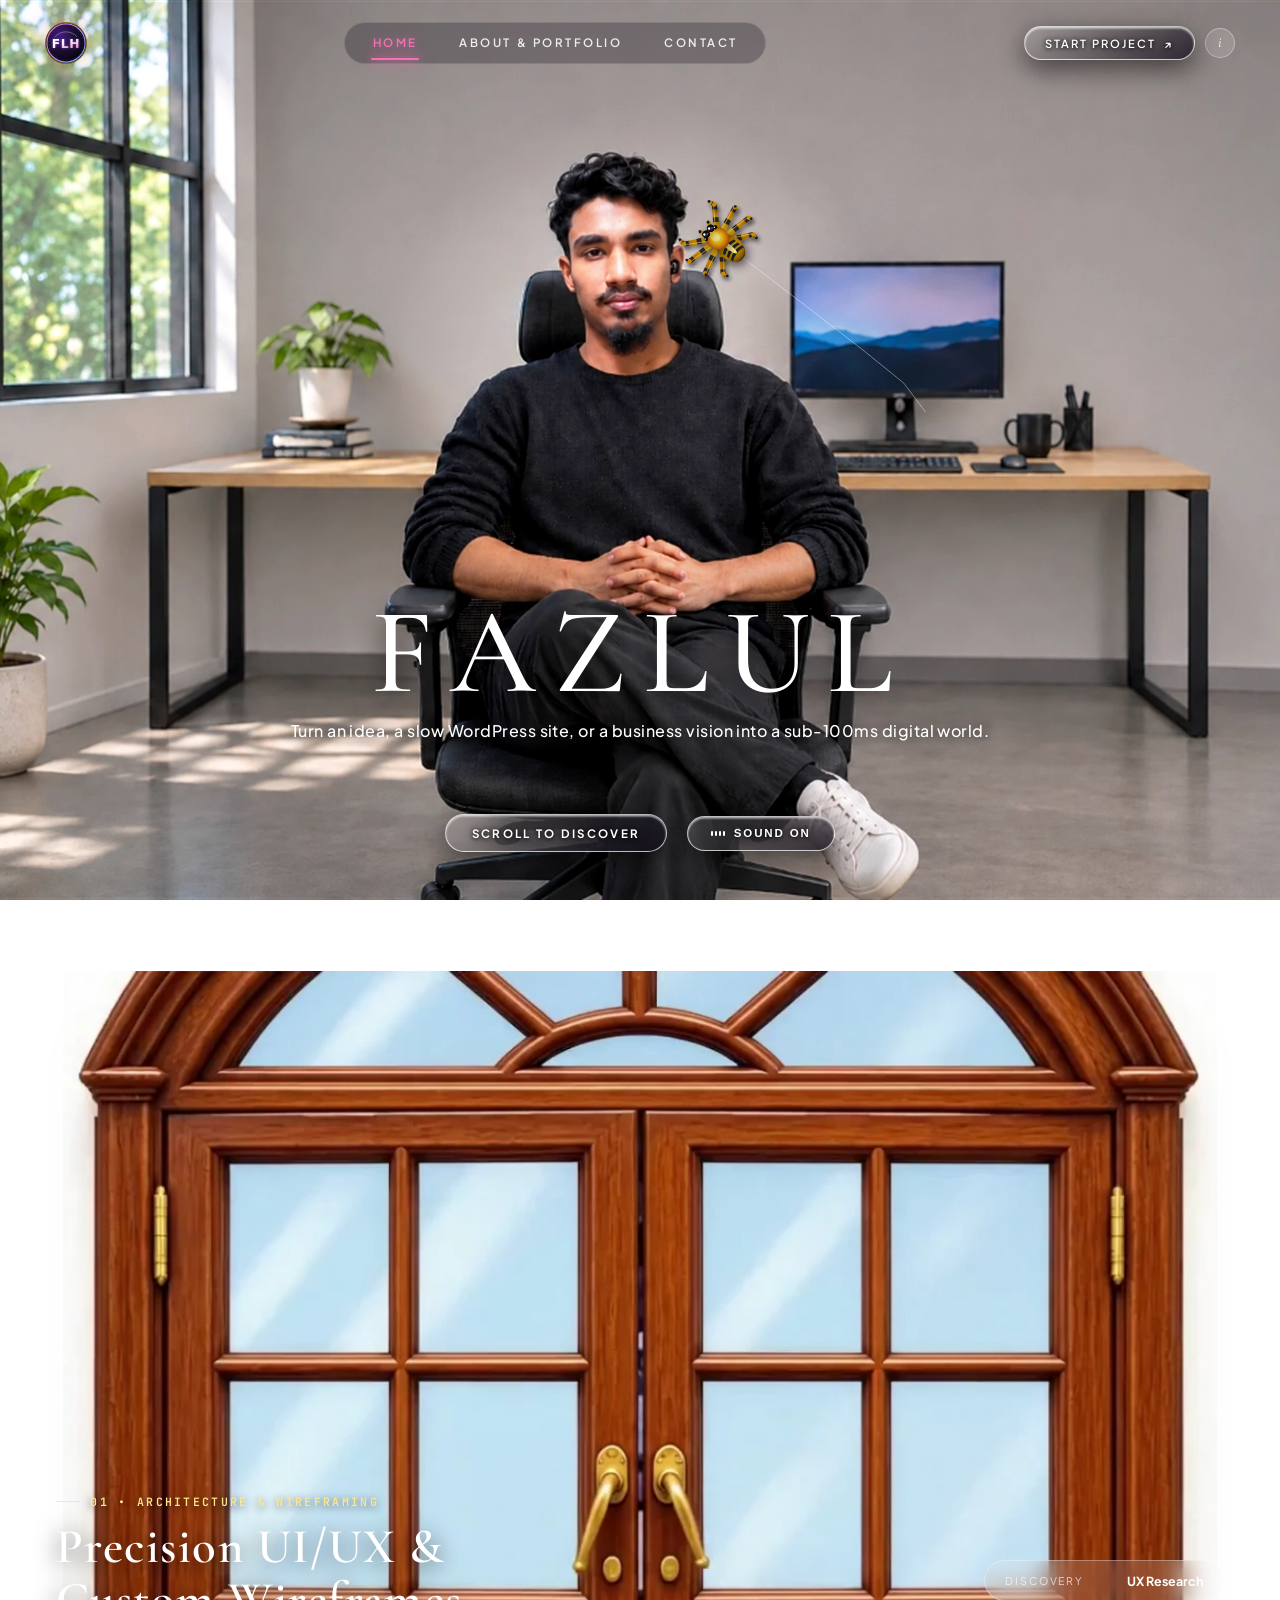
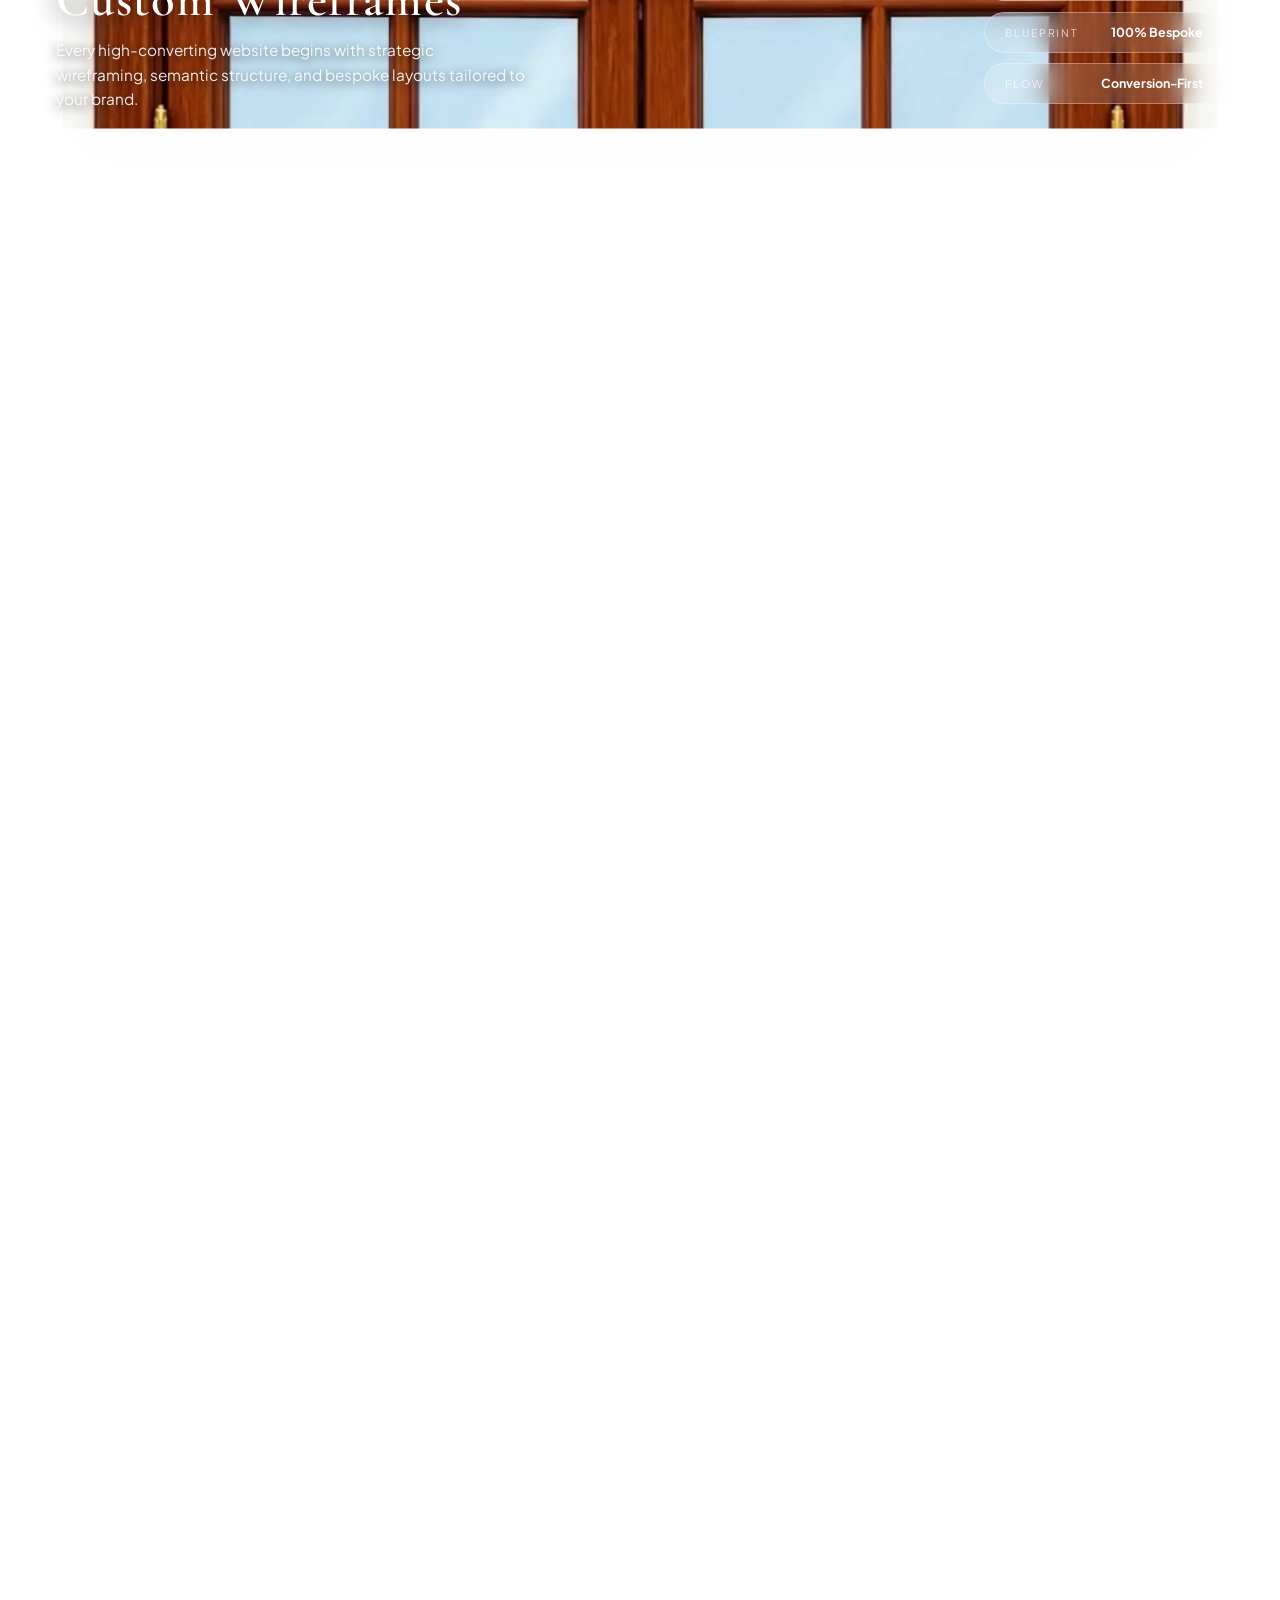
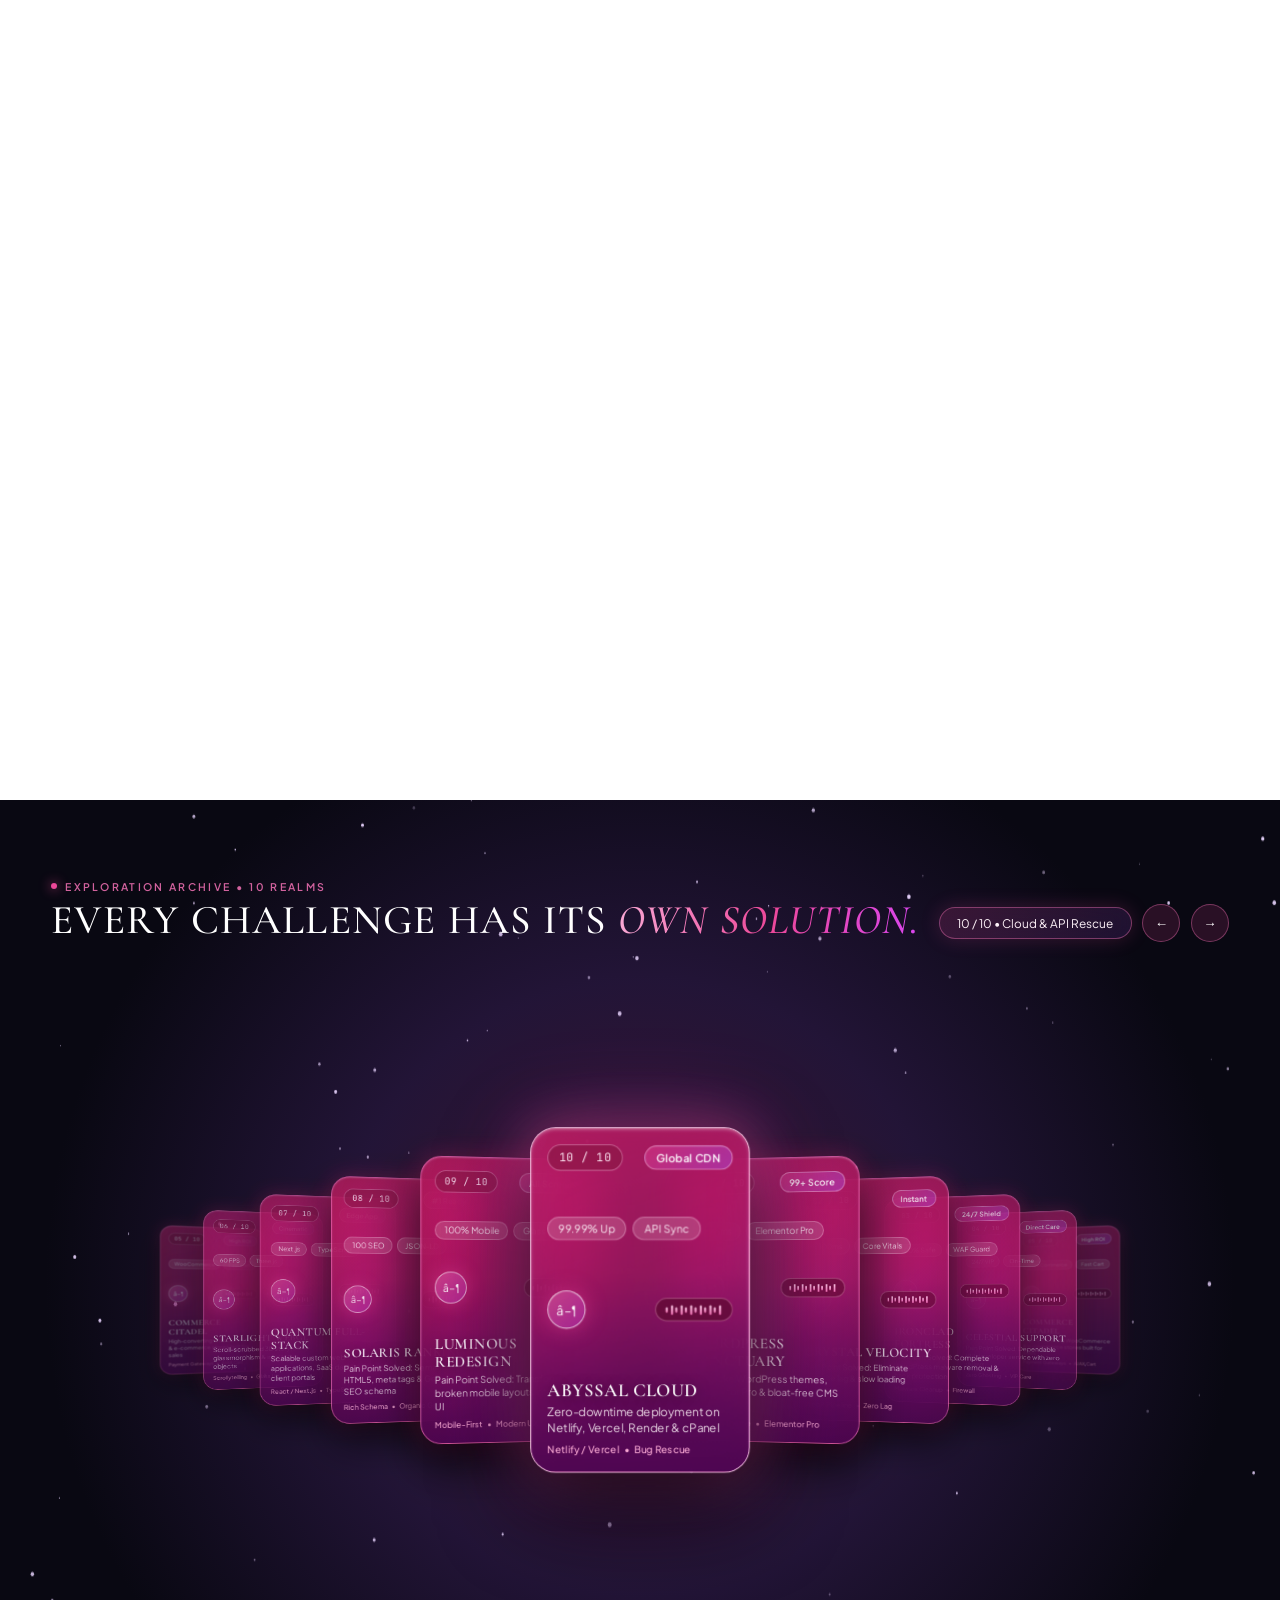
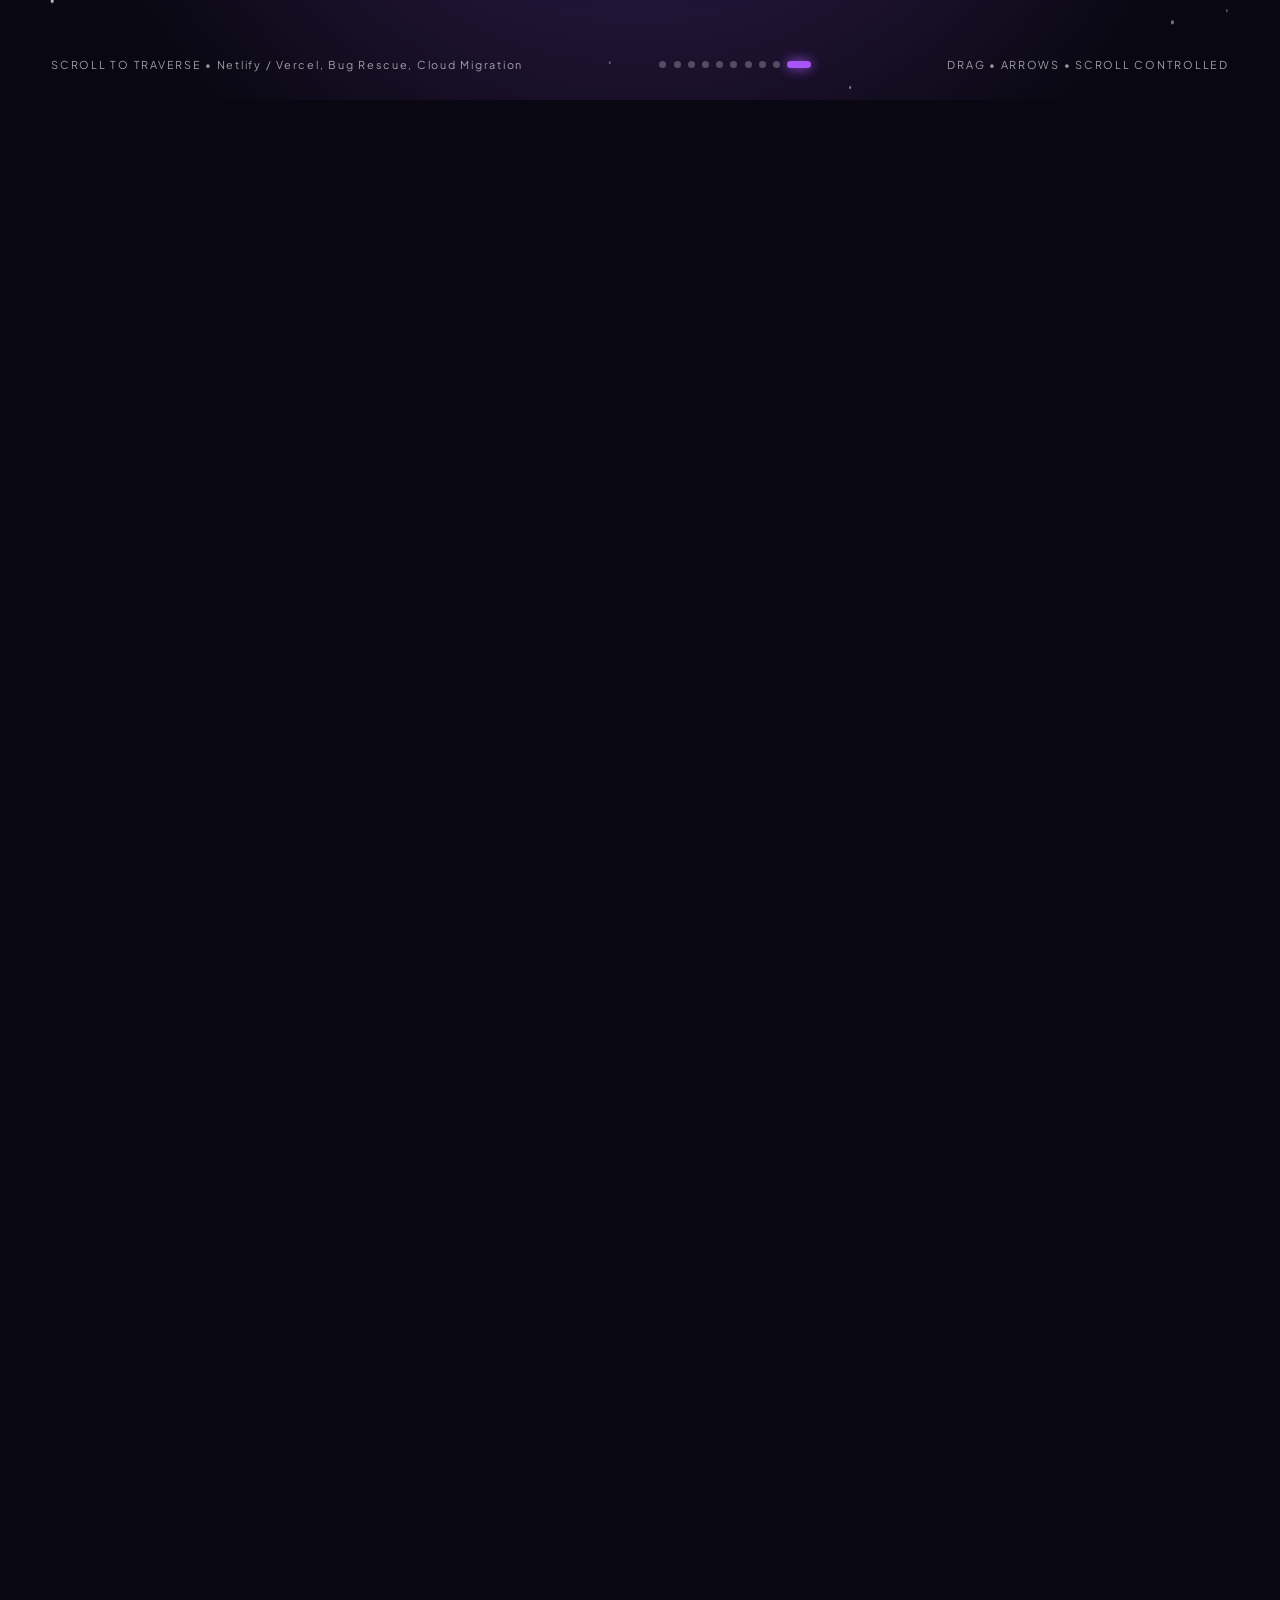
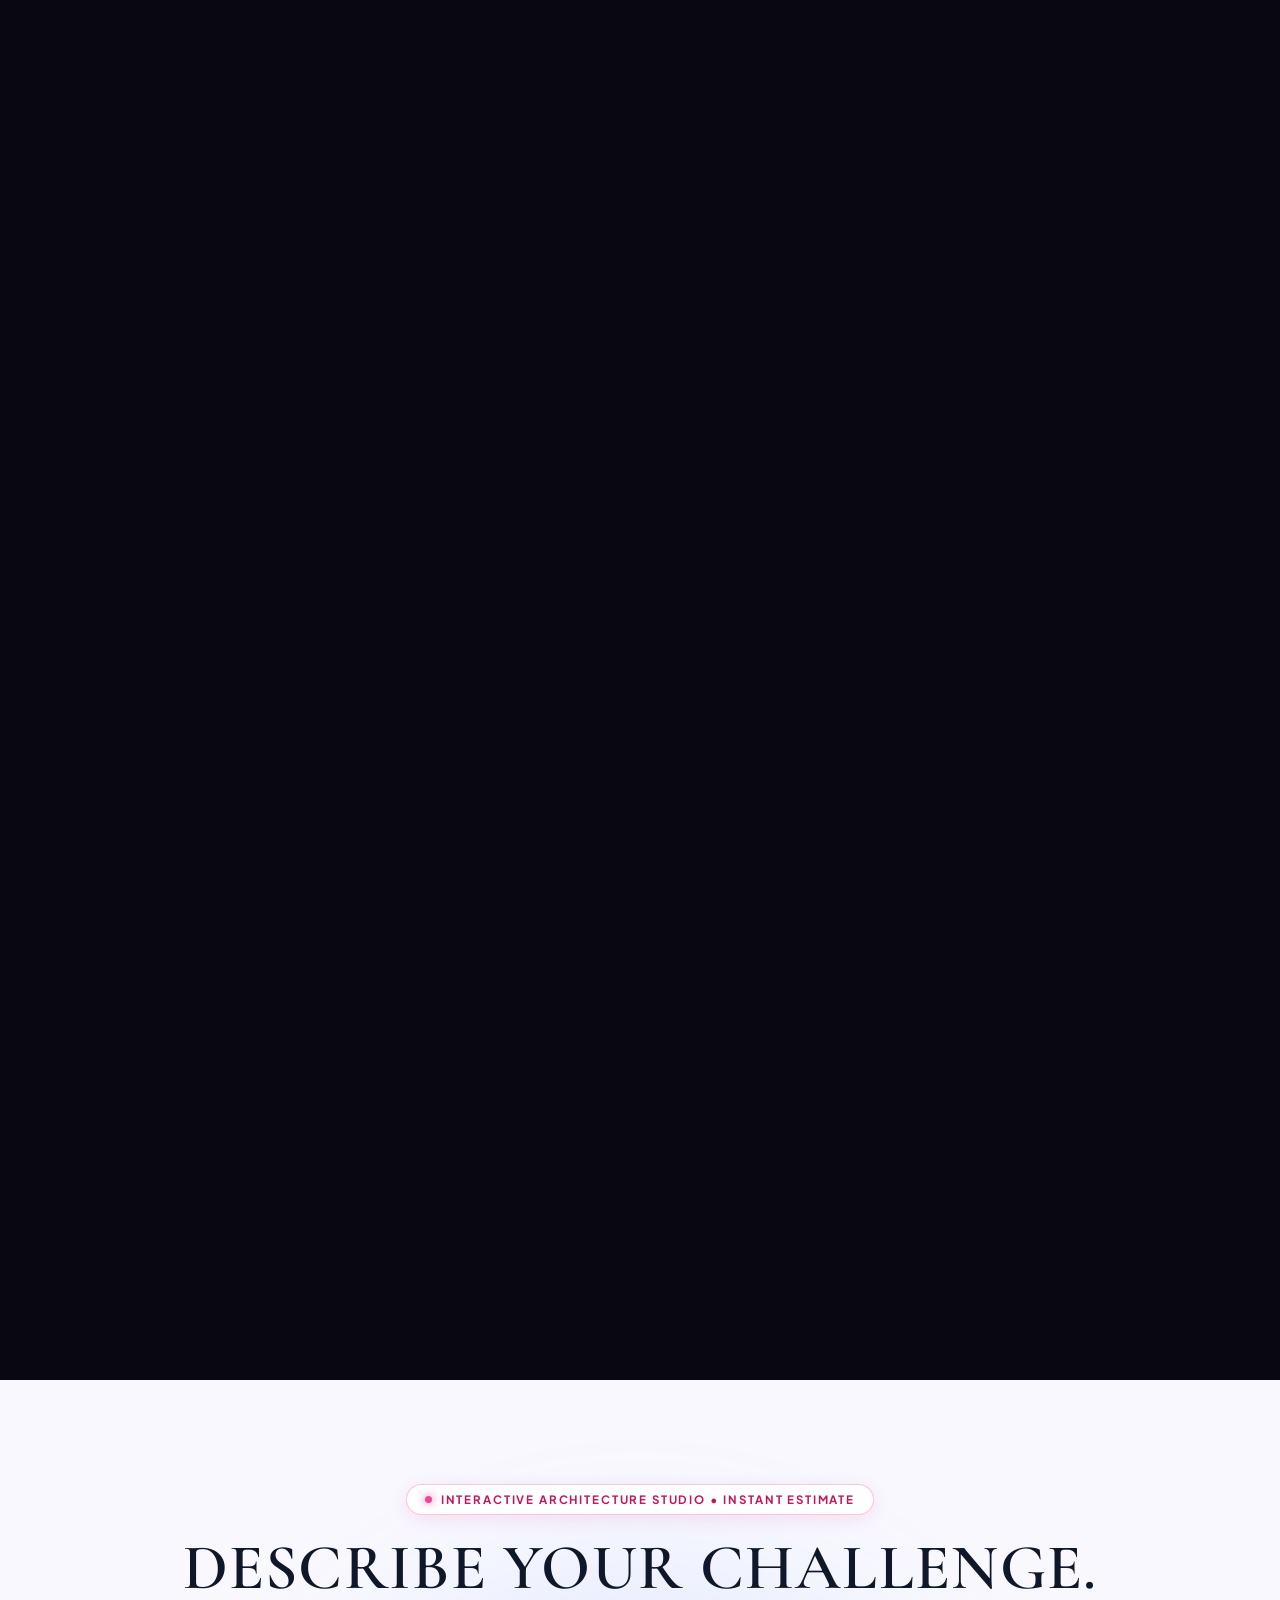
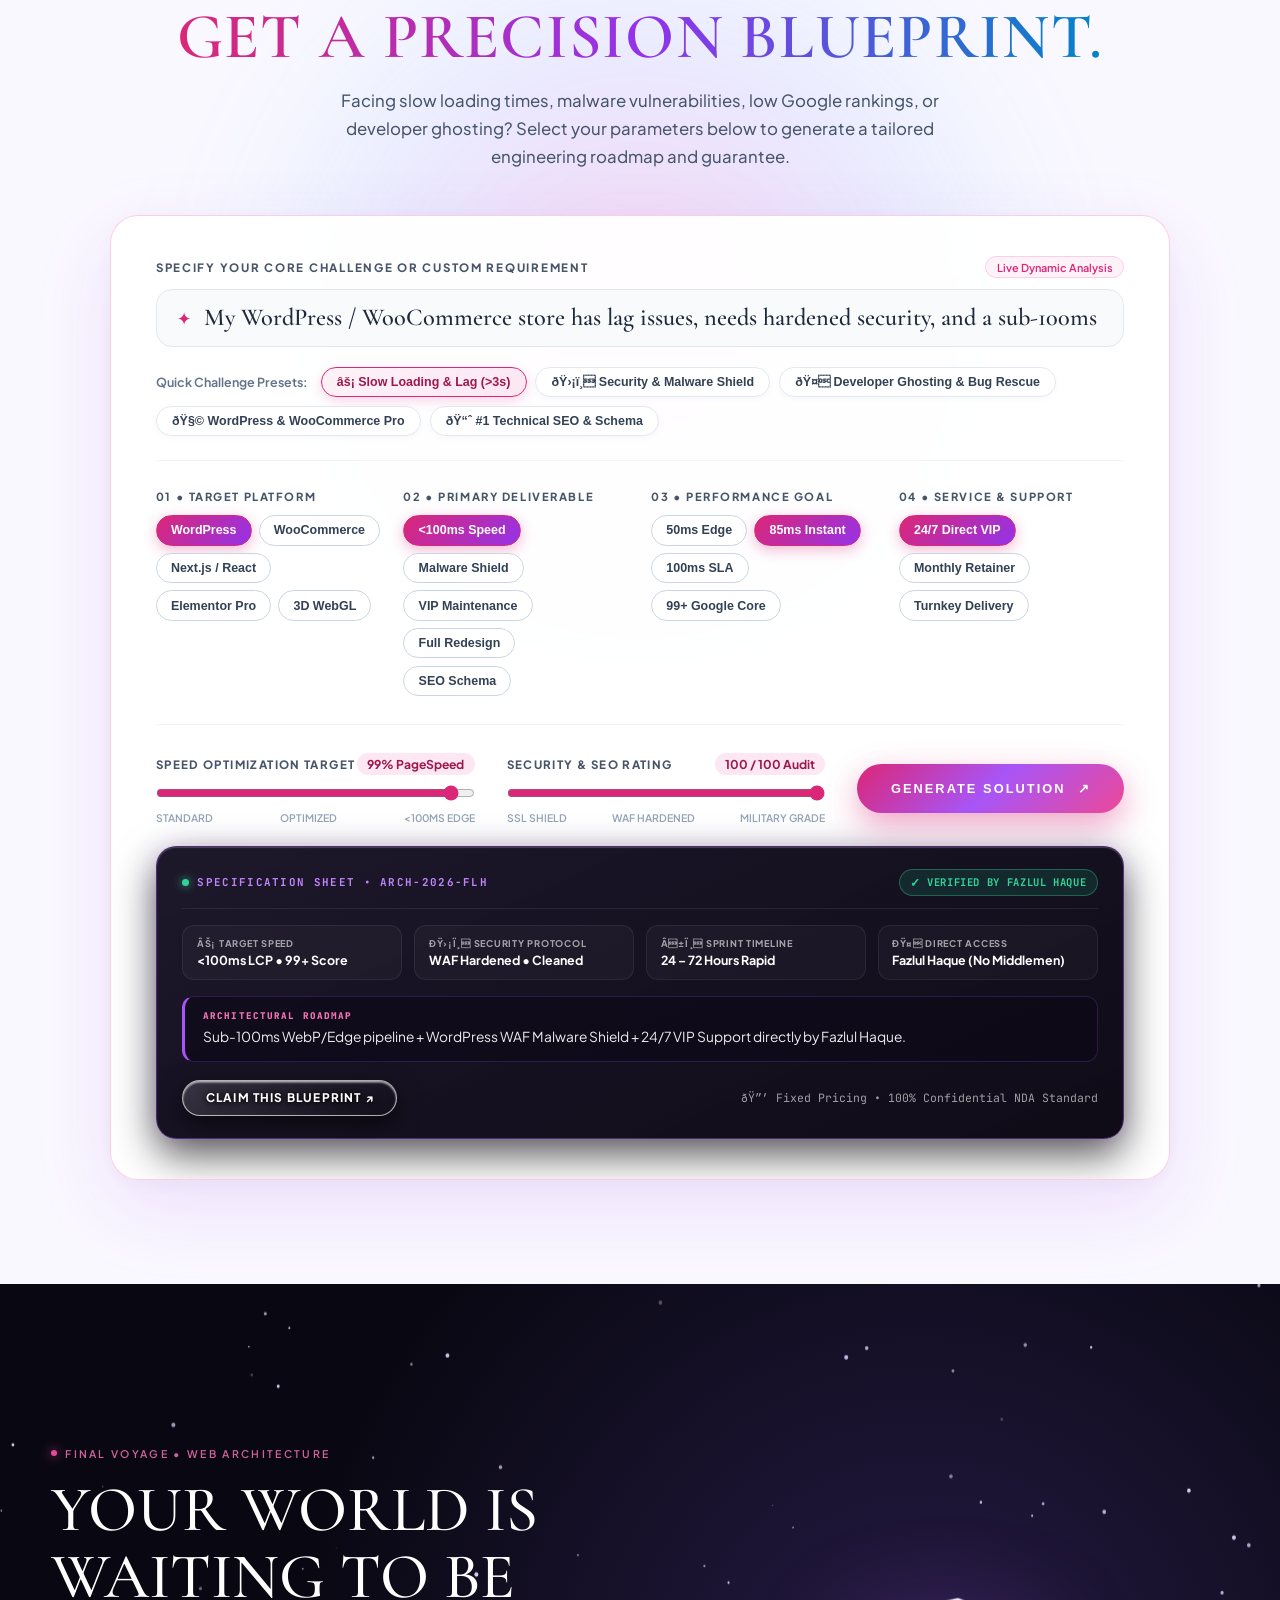
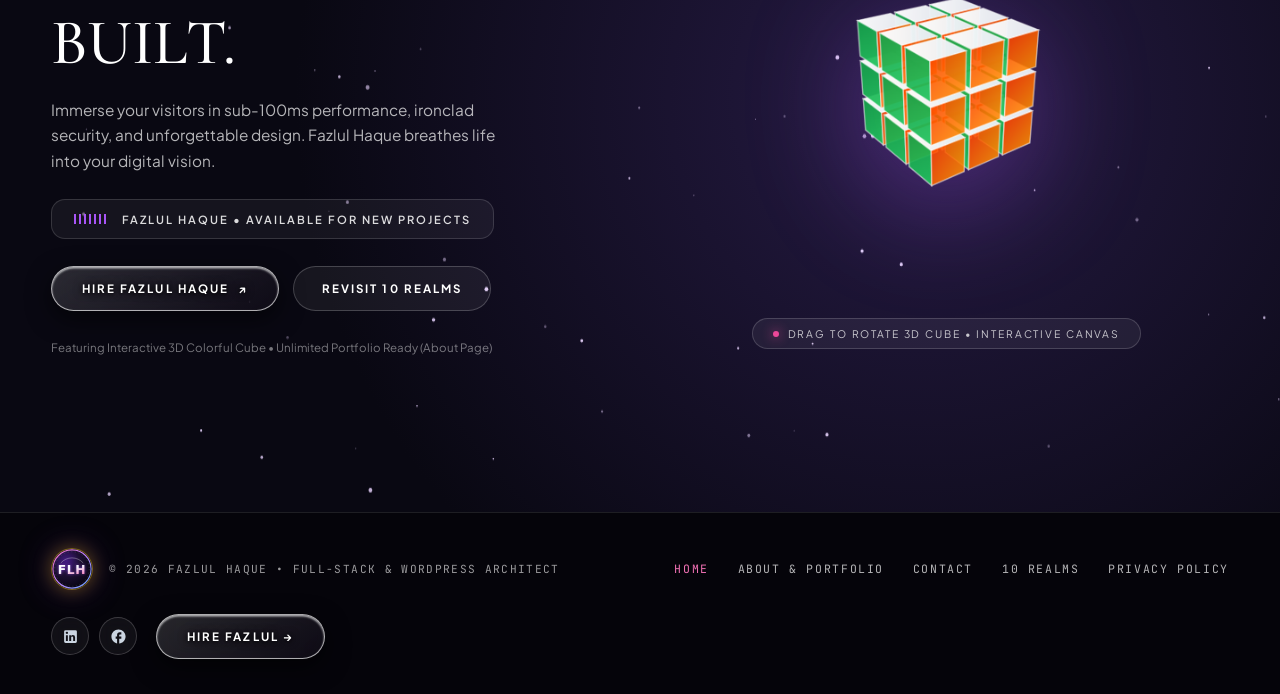
==== commit 7bc6d01e: "Clip mobile horizontal overflow on html/body and realms-pin-runway v47.0" ====
--- a/index.html
+++ b/index.html
@@ -36,8 +36,8 @@
   <link rel="preload" as="style" href="https://fonts.googleapis.com/css2?family=Cormorant+Garamond:ital,wght@0,500;0,600;0,700;1,600&family=Plus+Jakarta+Sans:wght@400;500;600;700&family=JetBrains+Mono:wght@400;500;600&display=swap" onload="this.onload=null;this.rel='stylesheet'" />
   <noscript><link href="https://fonts.googleapis.com/css2?family=Cormorant+Garamond:ital,wght@0,500;0,600;0,700;1,600&family=Plus+Jakarta+Sans:wght@400;500;600;700&family=JetBrains+Mono:wght@400;500;600&display=swap" rel="stylesheet" /></noscript>
 
-  <link rel="stylesheet" href="styles.css?v=46.0" />
-  <script defer src="app.js?v=46.0"></script>
+  <link rel="stylesheet" href="styles.css?v=47.0" />
+  <script defer src="app.js?v=47.0"></script>
 
   <!-- Rich JSON-LD Structured Data for Google Search -->
   <script type="application/ld+json">
--- a/styles.css
+++ b/styles.css
@@ -4116,6 +4116,11 @@
 
 @media (max-width: 768px) {
 
+  html,
+  body {
+    overflow-x: clip !important;
+  }
+
   /* Responsive Hero Image, Title & Subtitle on Mobile: Shorter height & zoomed out */
   .hero-fullscreen {
     height: 78vh !important;
@@ -4167,6 +4172,7 @@
     min-height: unset !important;
     position: relative !important;
     padding: 1.5rem 0 2rem !important;
+    overflow-x: clip !important;
   }
   .realms-sticky-stage {
     position: relative !important;
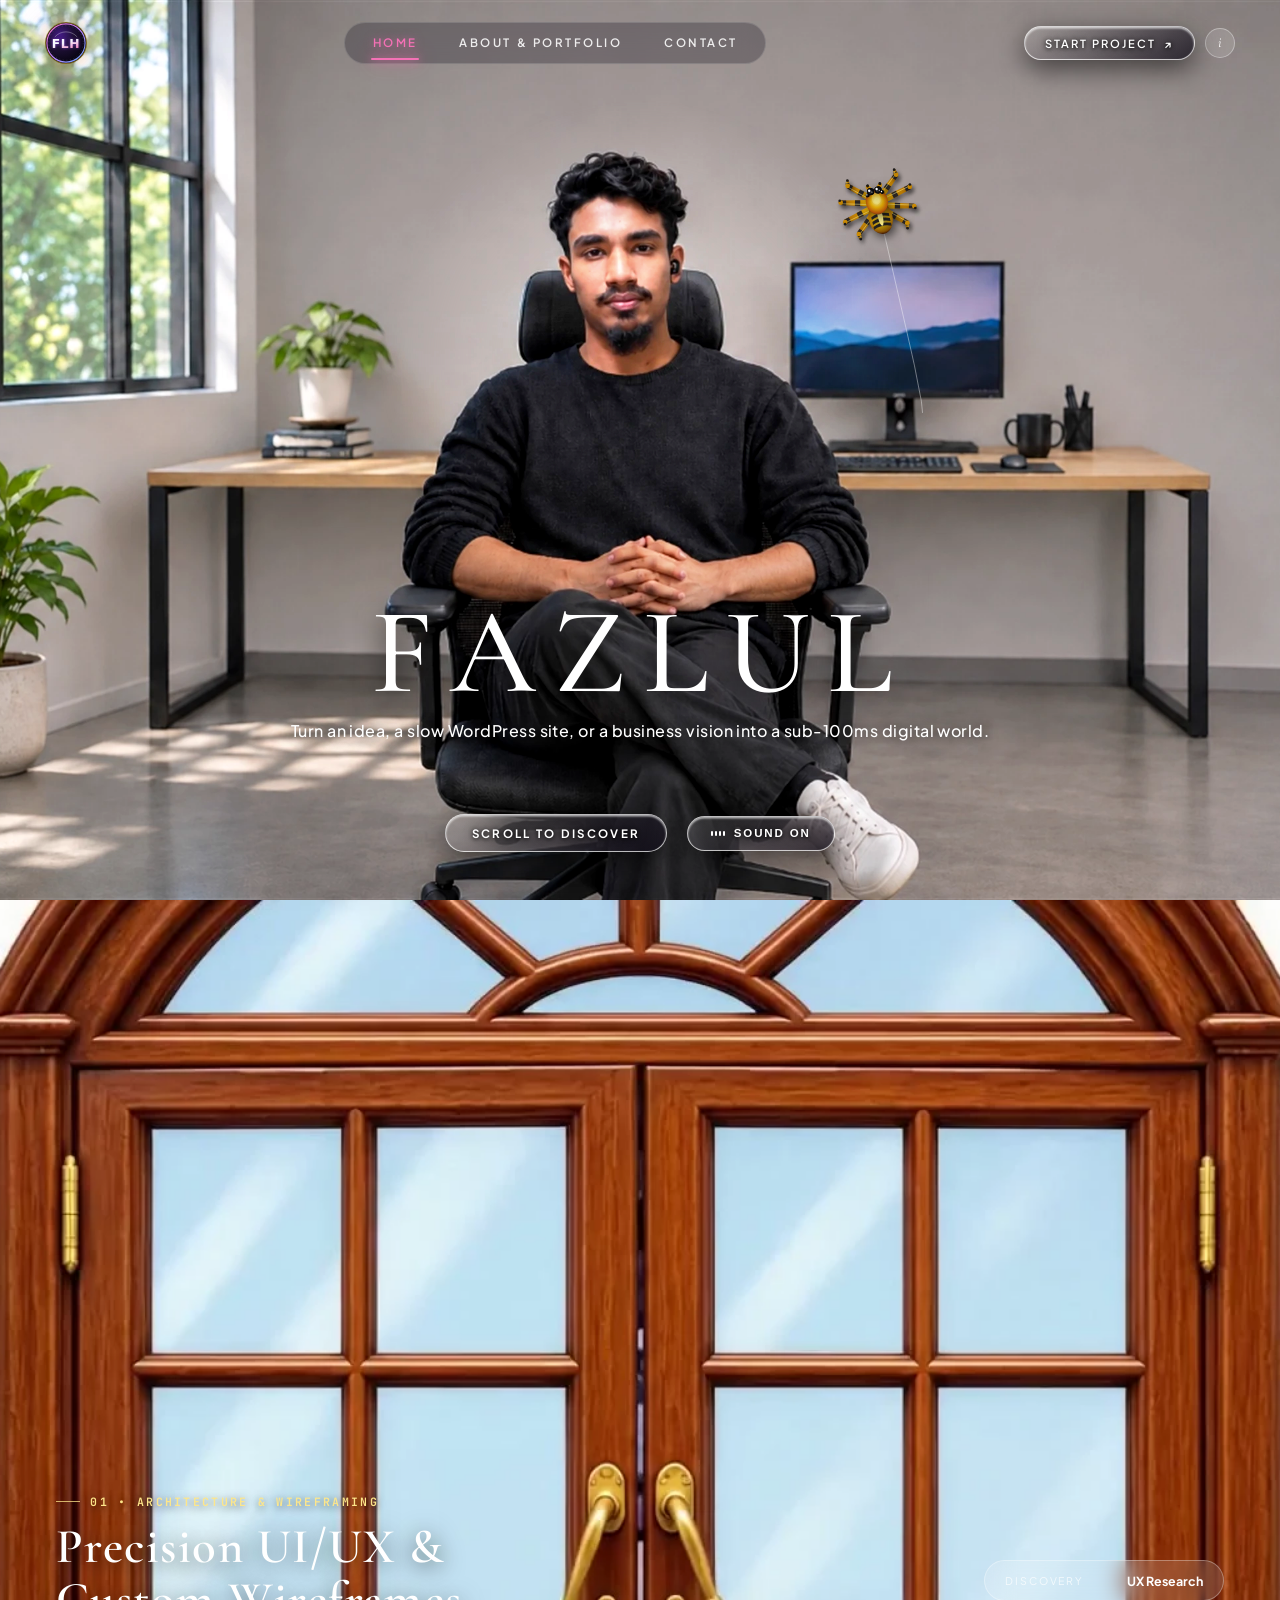
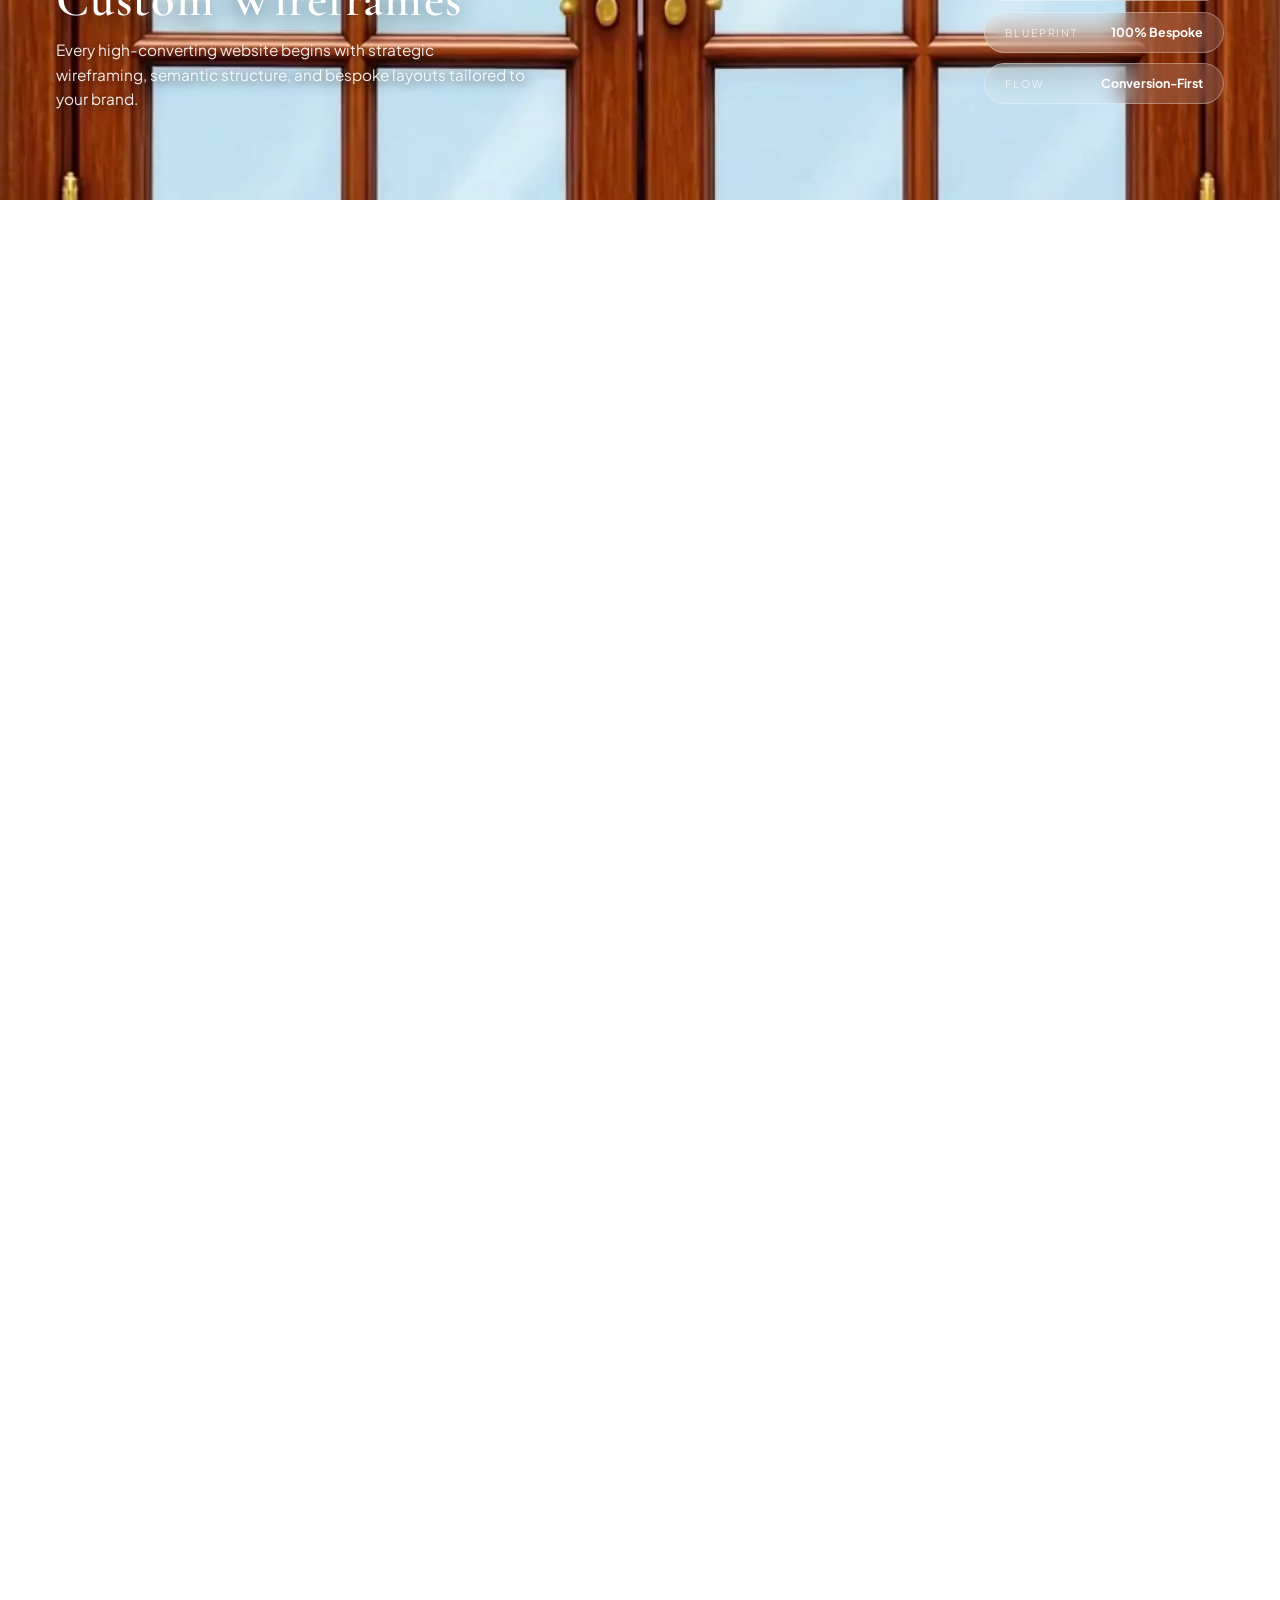
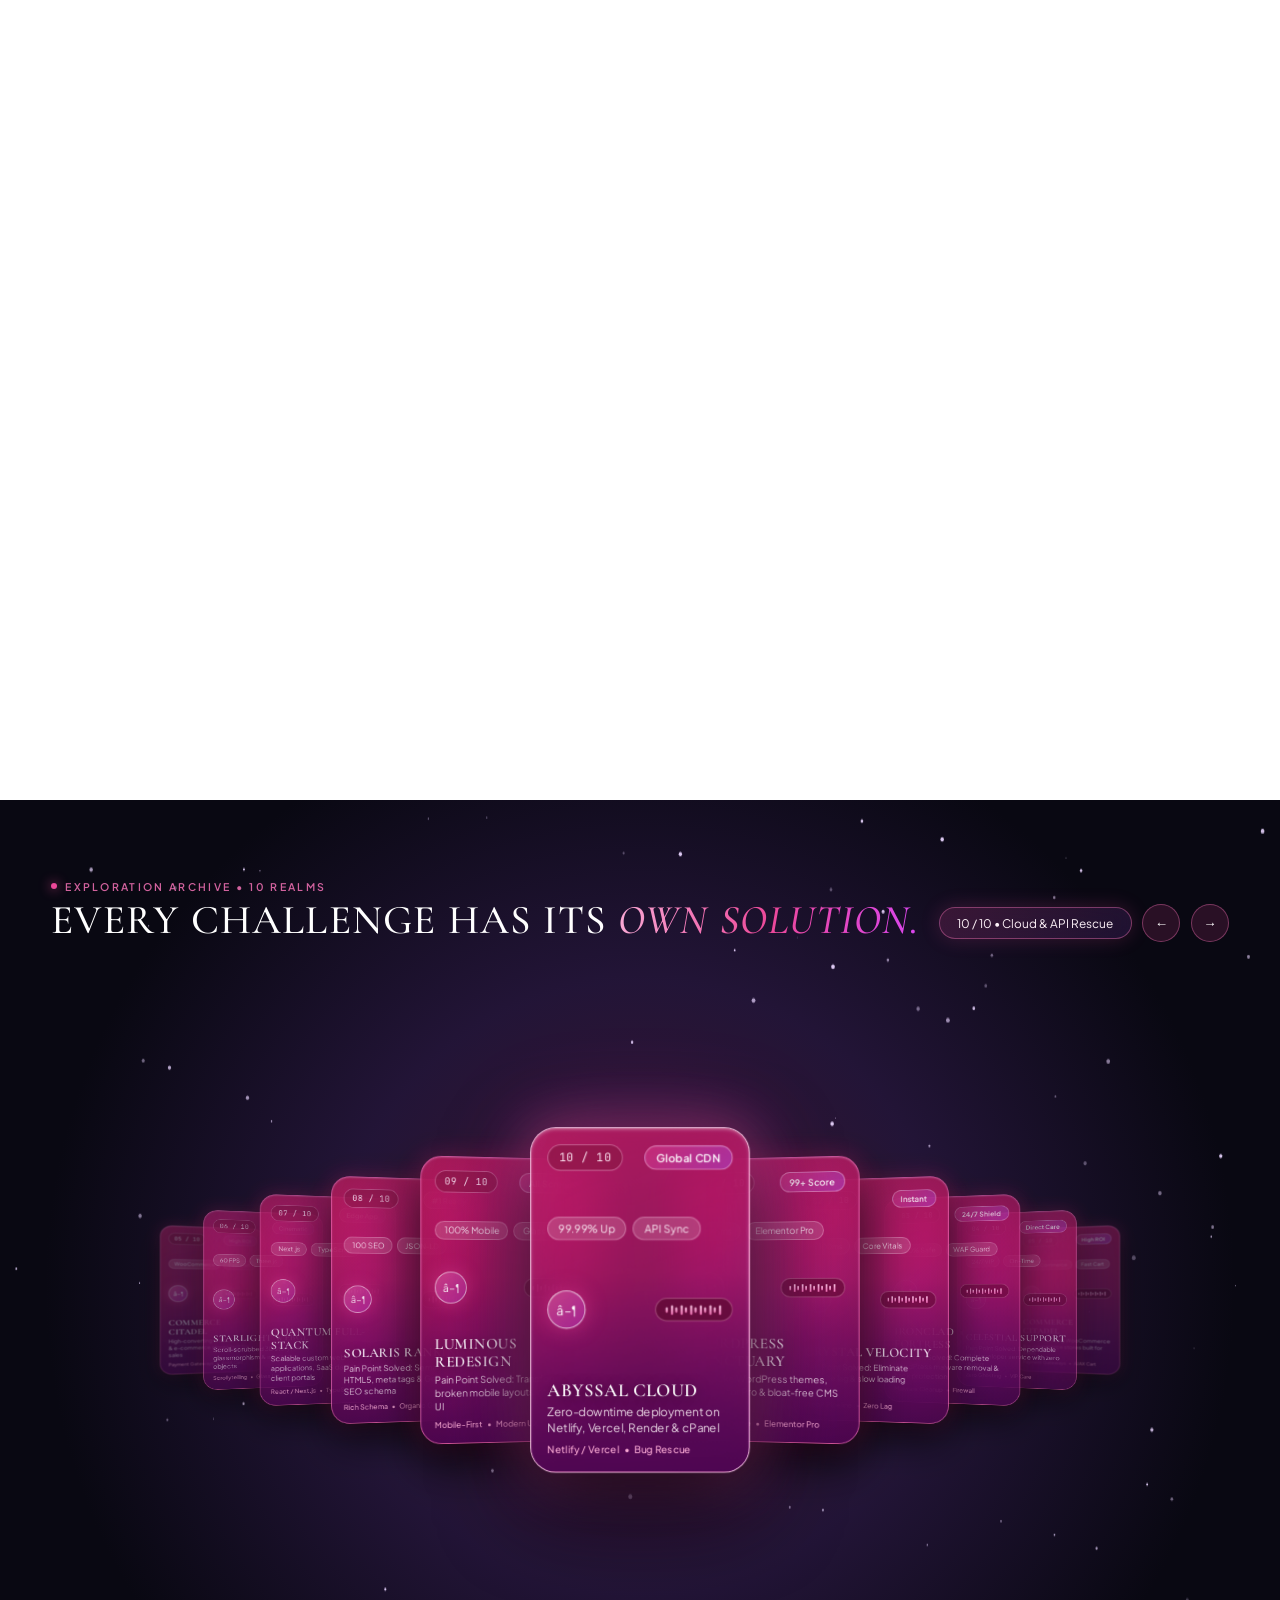
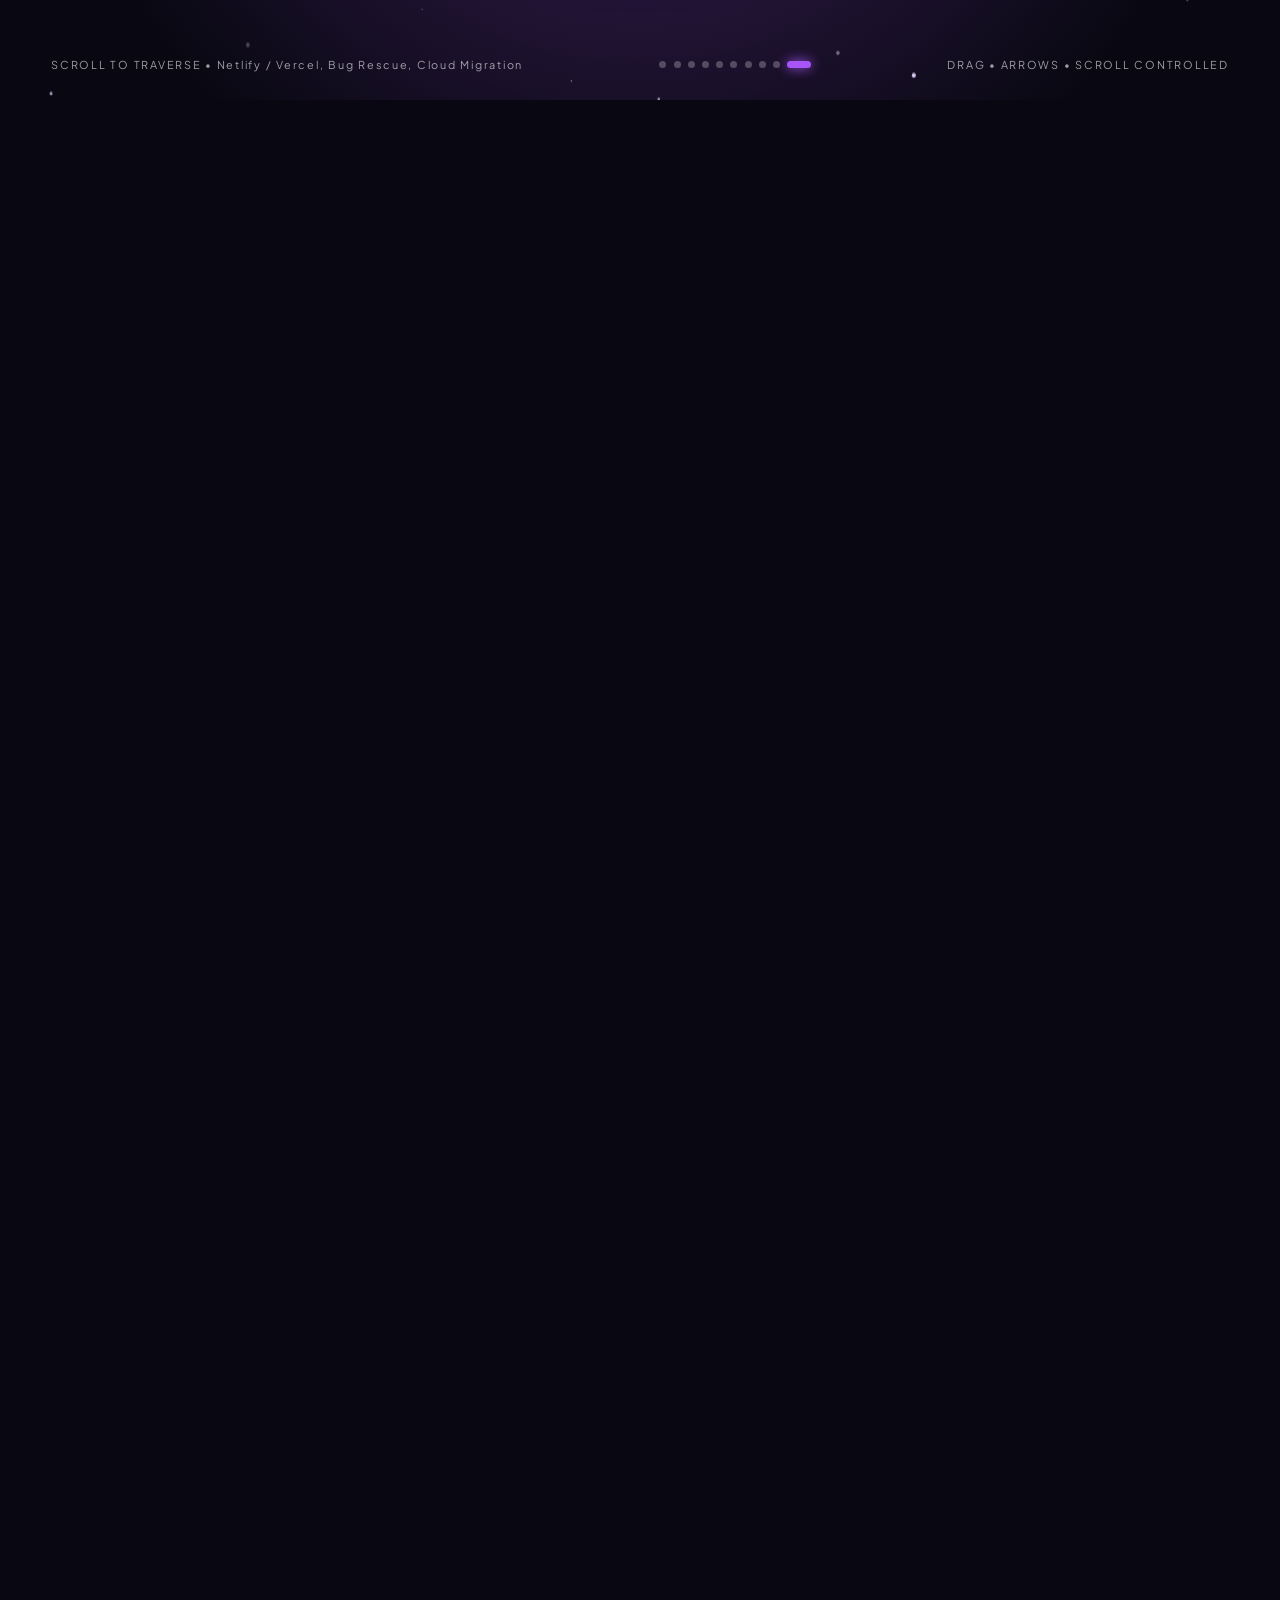
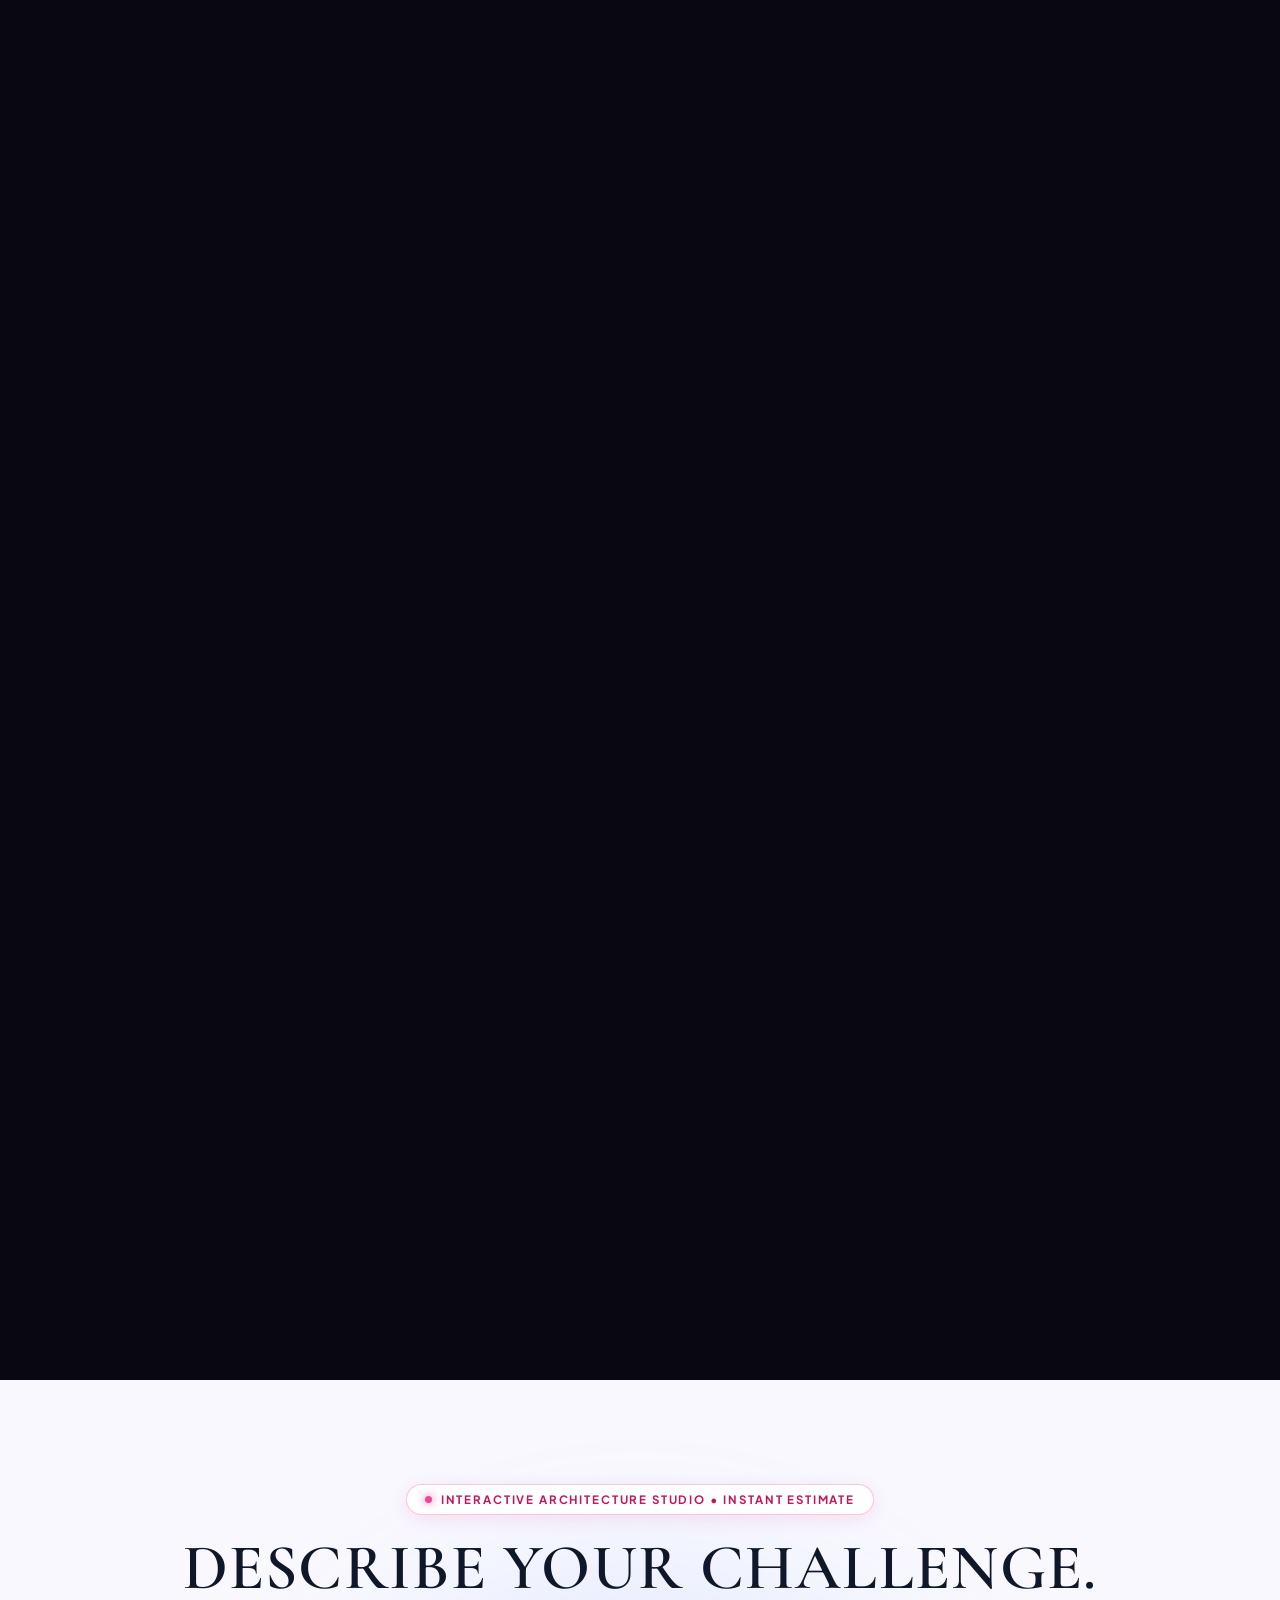
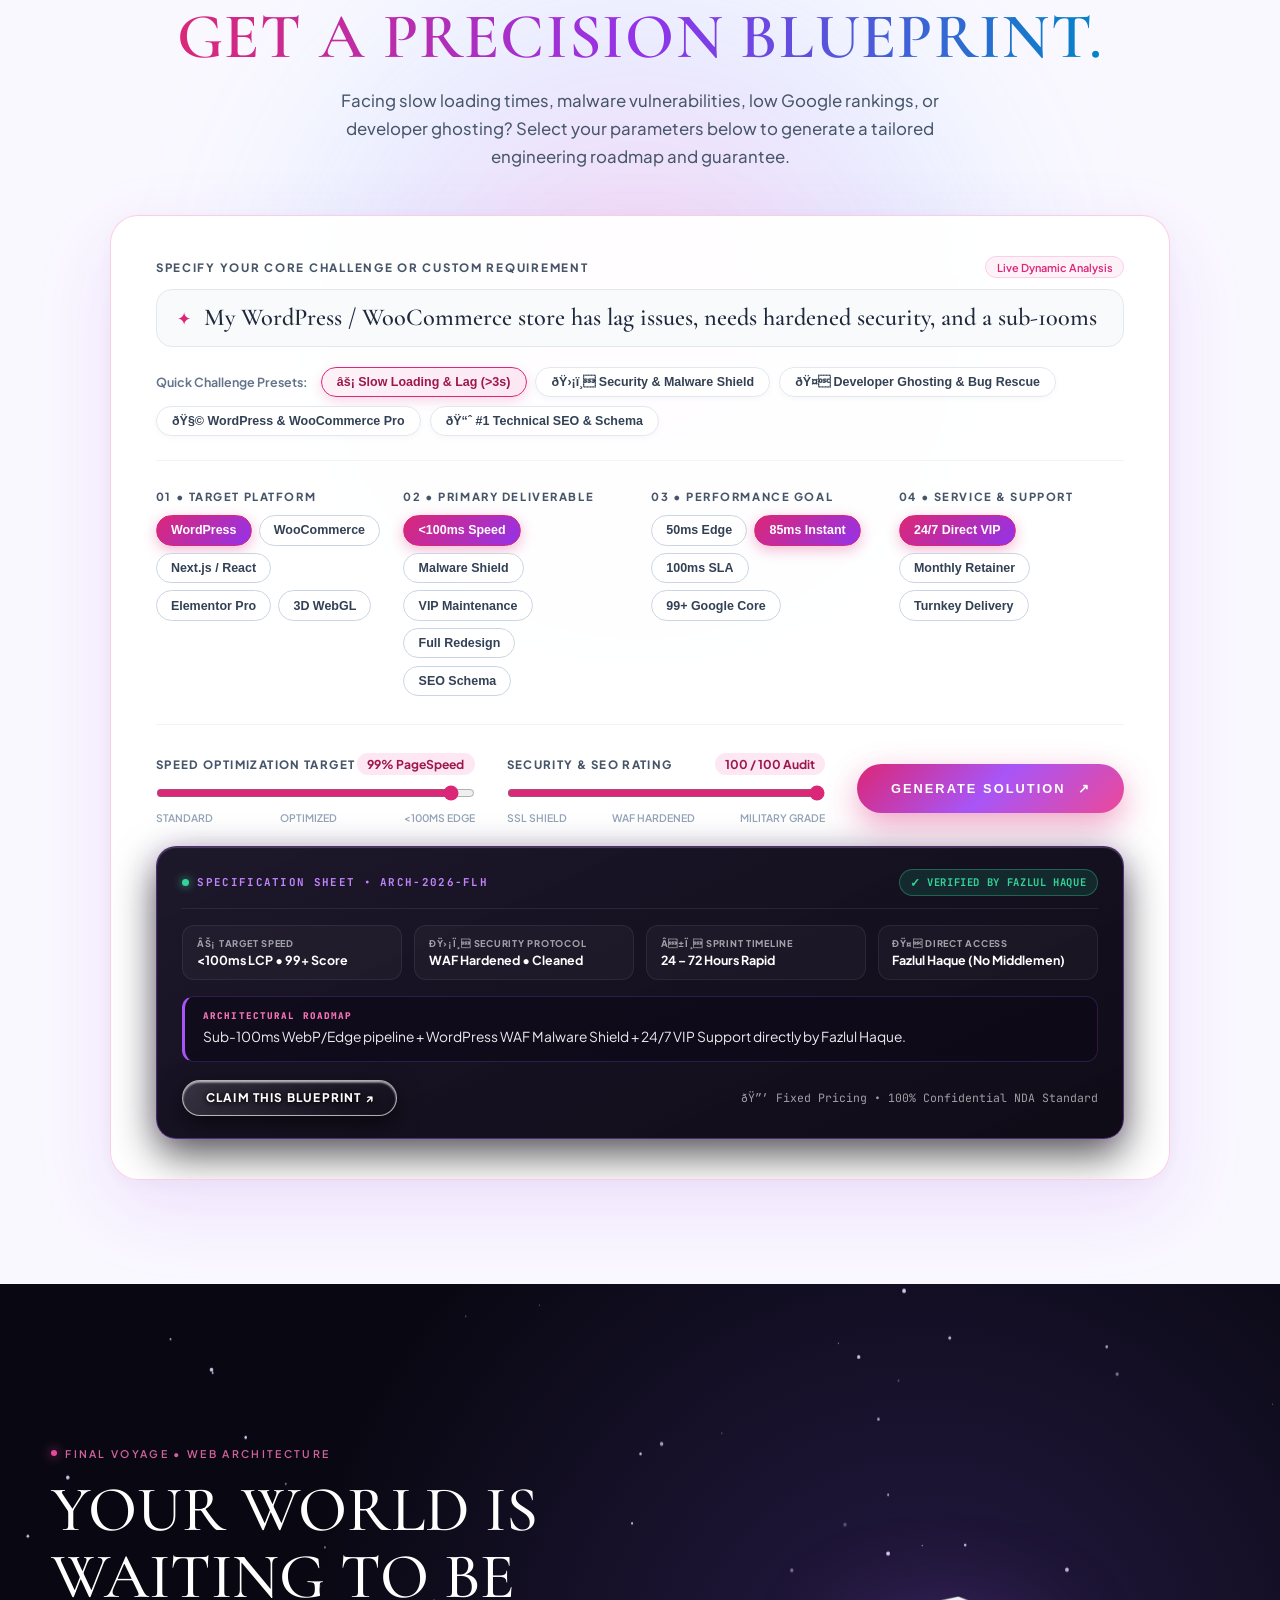
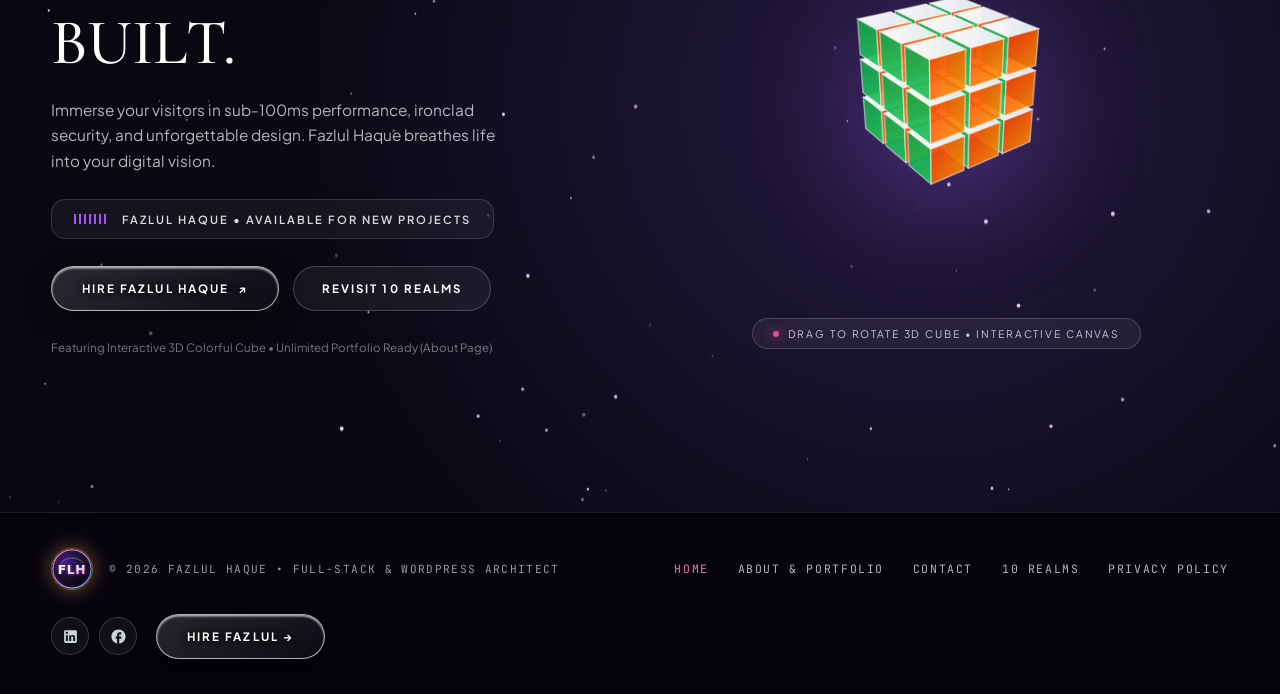
==== commit 33b78562: "Pause mobile spider & cube loops during video, smooth FAQ chain & video scrub v48.0" ====
--- a/index.html
+++ b/index.html
@@ -36,8 +36,8 @@
   <link rel="preload" as="style" href="https://fonts.googleapis.com/css2?family=Cormorant+Garamond:ital,wght@0,500;0,600;0,700;1,600&family=Plus+Jakarta+Sans:wght@400;500;600;700&family=JetBrains+Mono:wght@400;500;600&display=swap" onload="this.onload=null;this.rel='stylesheet'" />
   <noscript><link href="https://fonts.googleapis.com/css2?family=Cormorant+Garamond:ital,wght@0,500;0,600;0,700;1,600&family=Plus+Jakarta+Sans:wght@400;500;600;700&family=JetBrains+Mono:wght@400;500;600&display=swap" rel="stylesheet" /></noscript>
 
-  <link rel="stylesheet" href="styles.css?v=47.0" />
-  <script defer src="app.js?v=47.0"></script>
+  <link rel="stylesheet" href="styles.css?v=48.0" />
+  <script defer src="app.js?v=48.0"></script>
 
   <!-- Rich JSON-LD Structured Data for Google Search -->
   <script type="application/ld+json">
--- a/styles.css
+++ b/styles.css
@@ -3679,6 +3679,13 @@
     padding: 1.15rem 1rem !important;
     border-radius: 20px !important;
   }
+  .faq-chain-stage {
+    transition: grid-template-rows 0.38s cubic-bezier(0.22, 1, 0.36, 1), opacity 0.28s ease !important;
+  }
+  .faq-item.is-open .faq-hanging-assembly {
+    will-change: transform, opacity;
+    animation: pendulumDropSwing 1.05s cubic-bezier(0.22, 1, 0.36, 1) forwards !important;
+  }
   .faq-suspension-rig {
     padding: 0 1.2rem;
   }
@@ -4513,11 +4520,12 @@
     border-radius: 12px !important;
   }
 
-  /* When video is in front on mobile, shut down background star/cube canvases for maximum smoothness (spider stays parked peacefully) */
+  /* When video is in front on mobile, shut down background star/cube/spider canvases for maximum smoothness */
   body.mobile-video-active #realms-star-canvas,
   body.mobile-video-active #footer-star-canvas,
-  body.mobile-video-active .cube-viewport,
-  body.mobile-video-active .cube-canvas {
+  body.mobile-video-active #voyage-3d-cube,
+  body.mobile-video-active .cube-floating-stage,
+  body.mobile-video-active #cursor-spider-canvas {
     display: none !important;
     visibility: hidden !important;
     opacity: 0 !important;
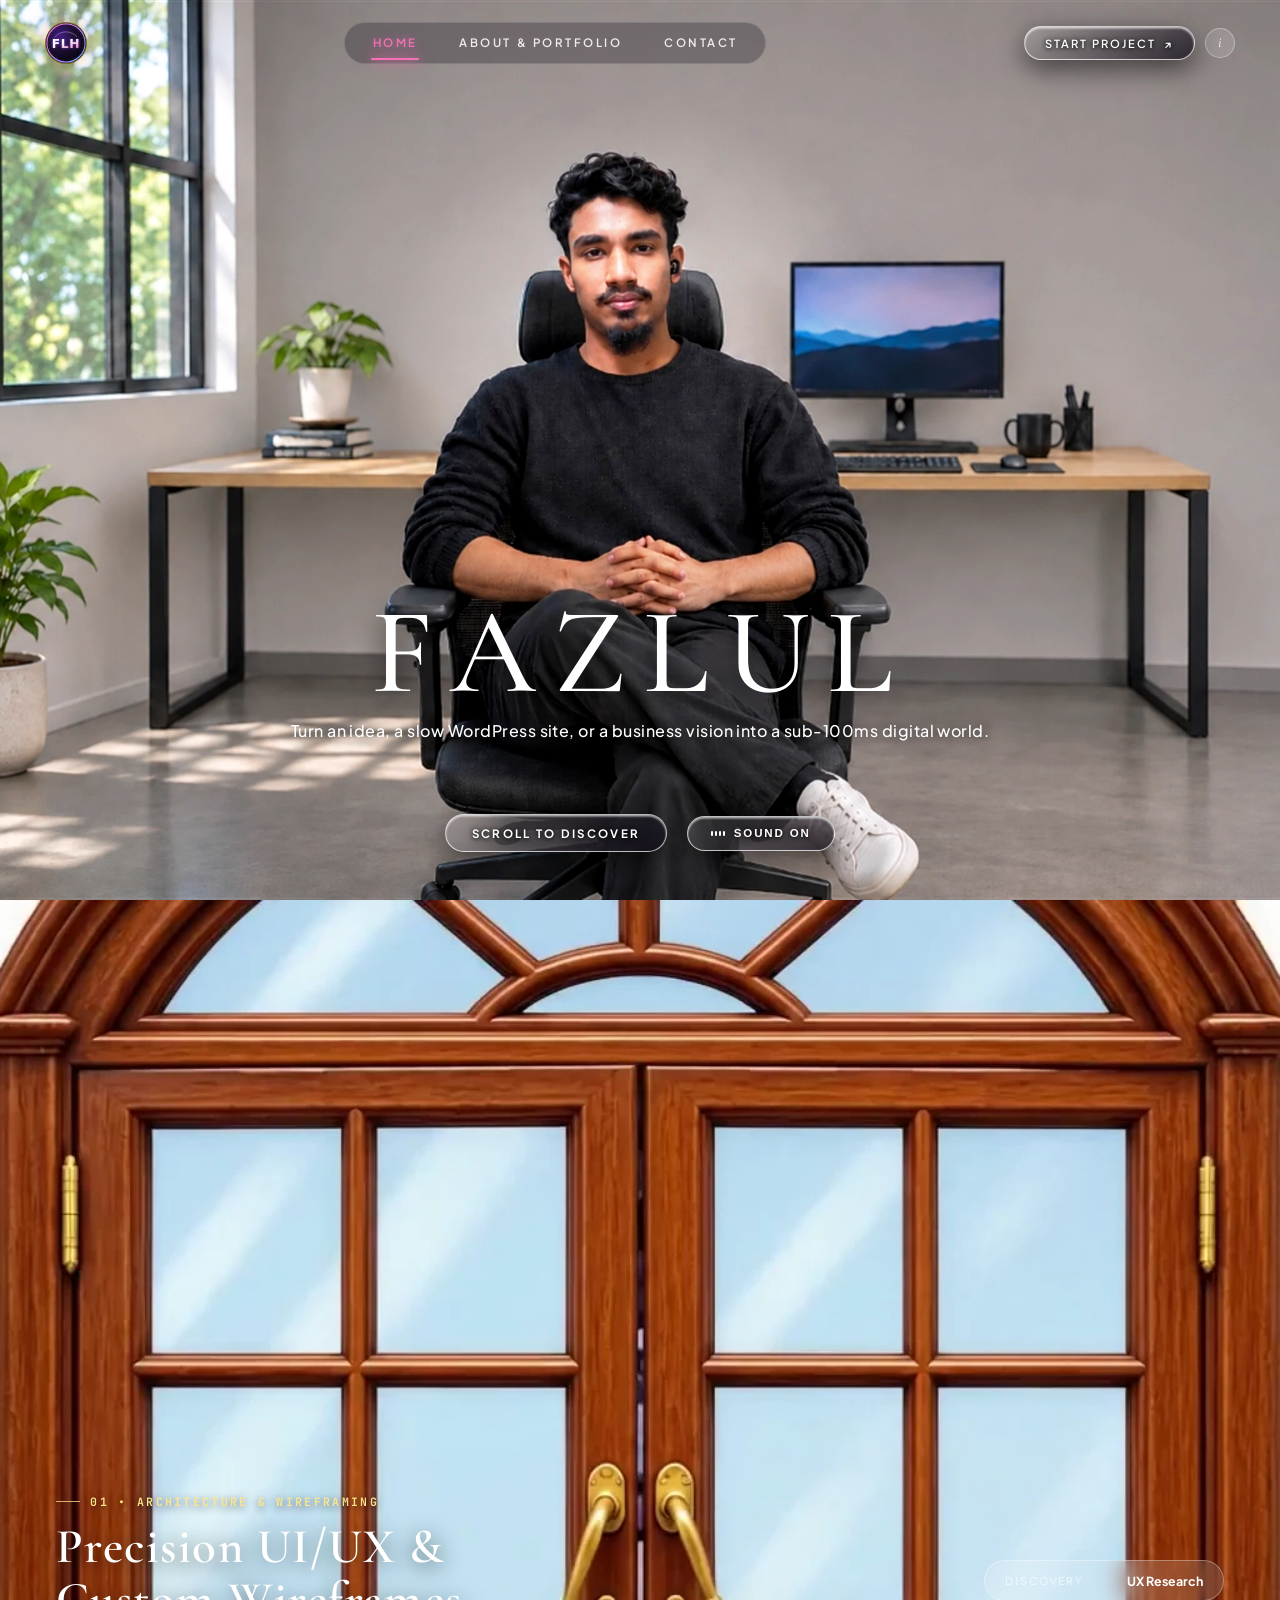
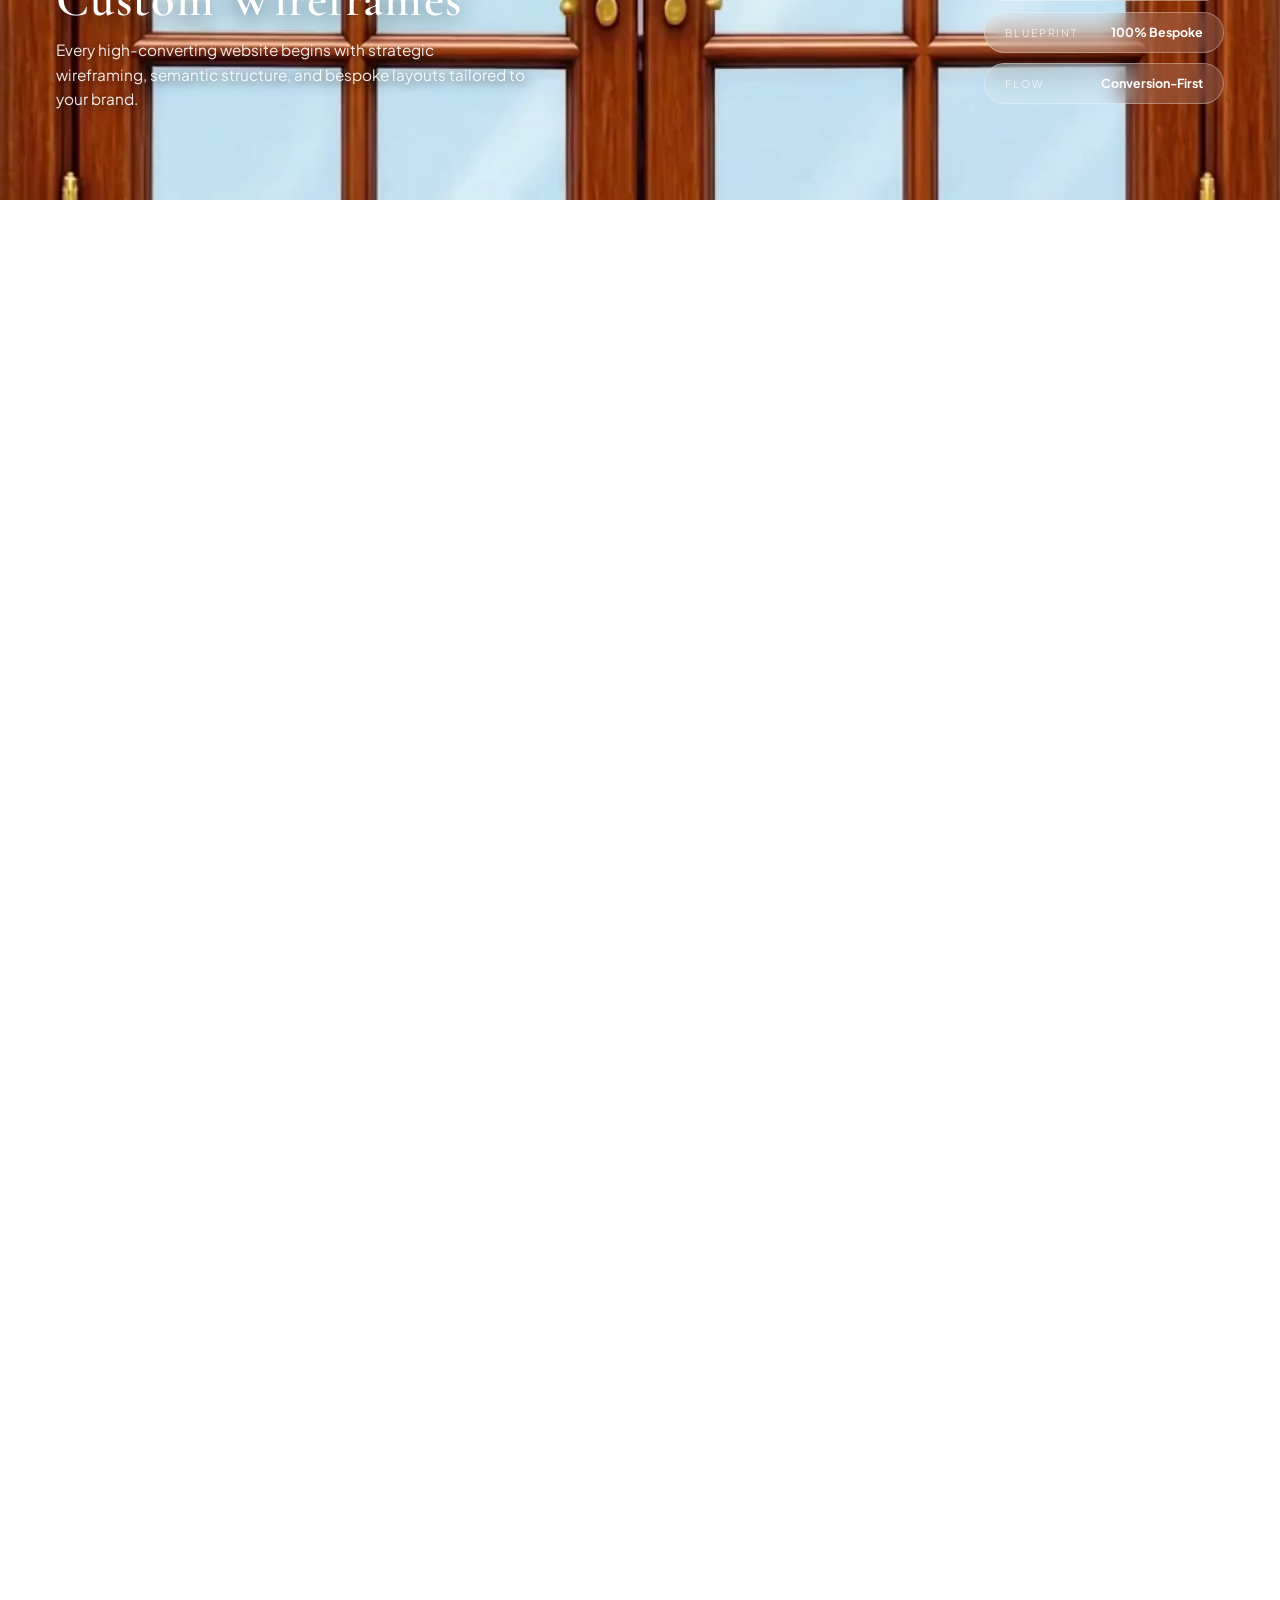
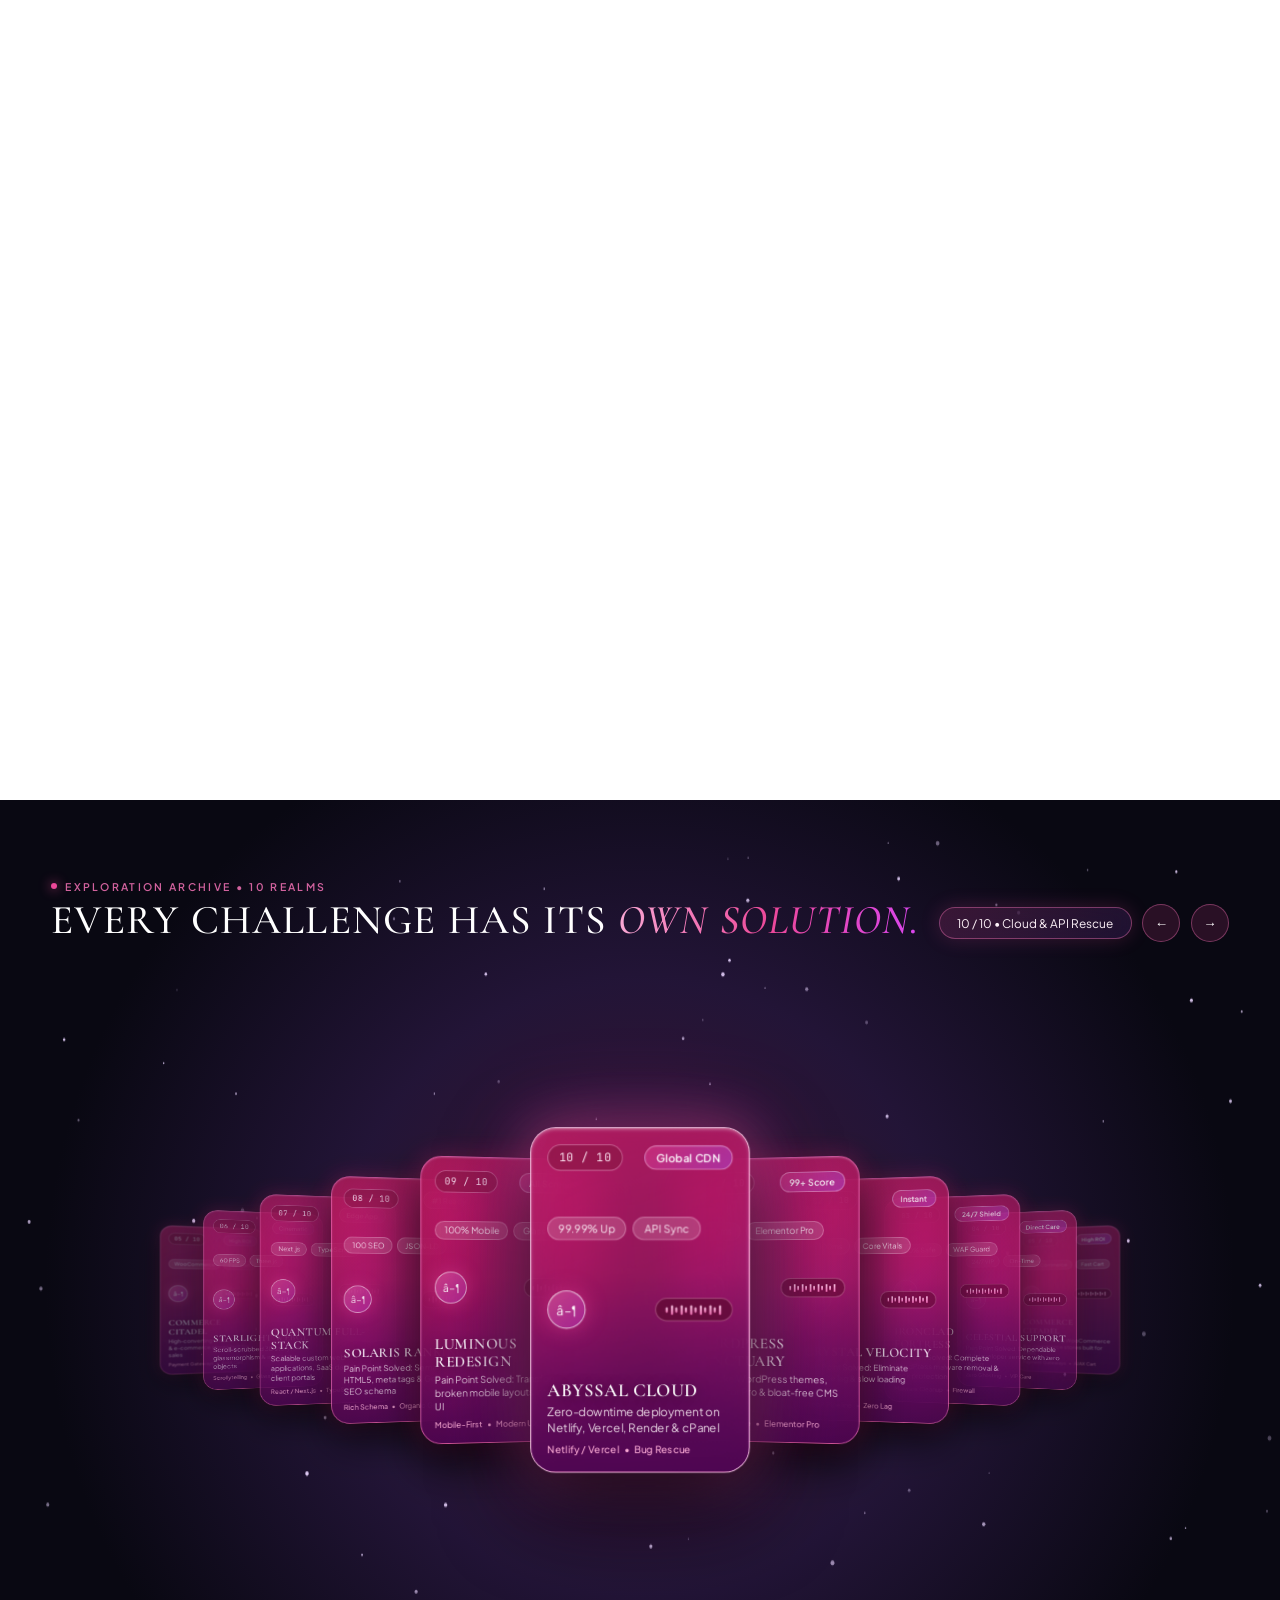
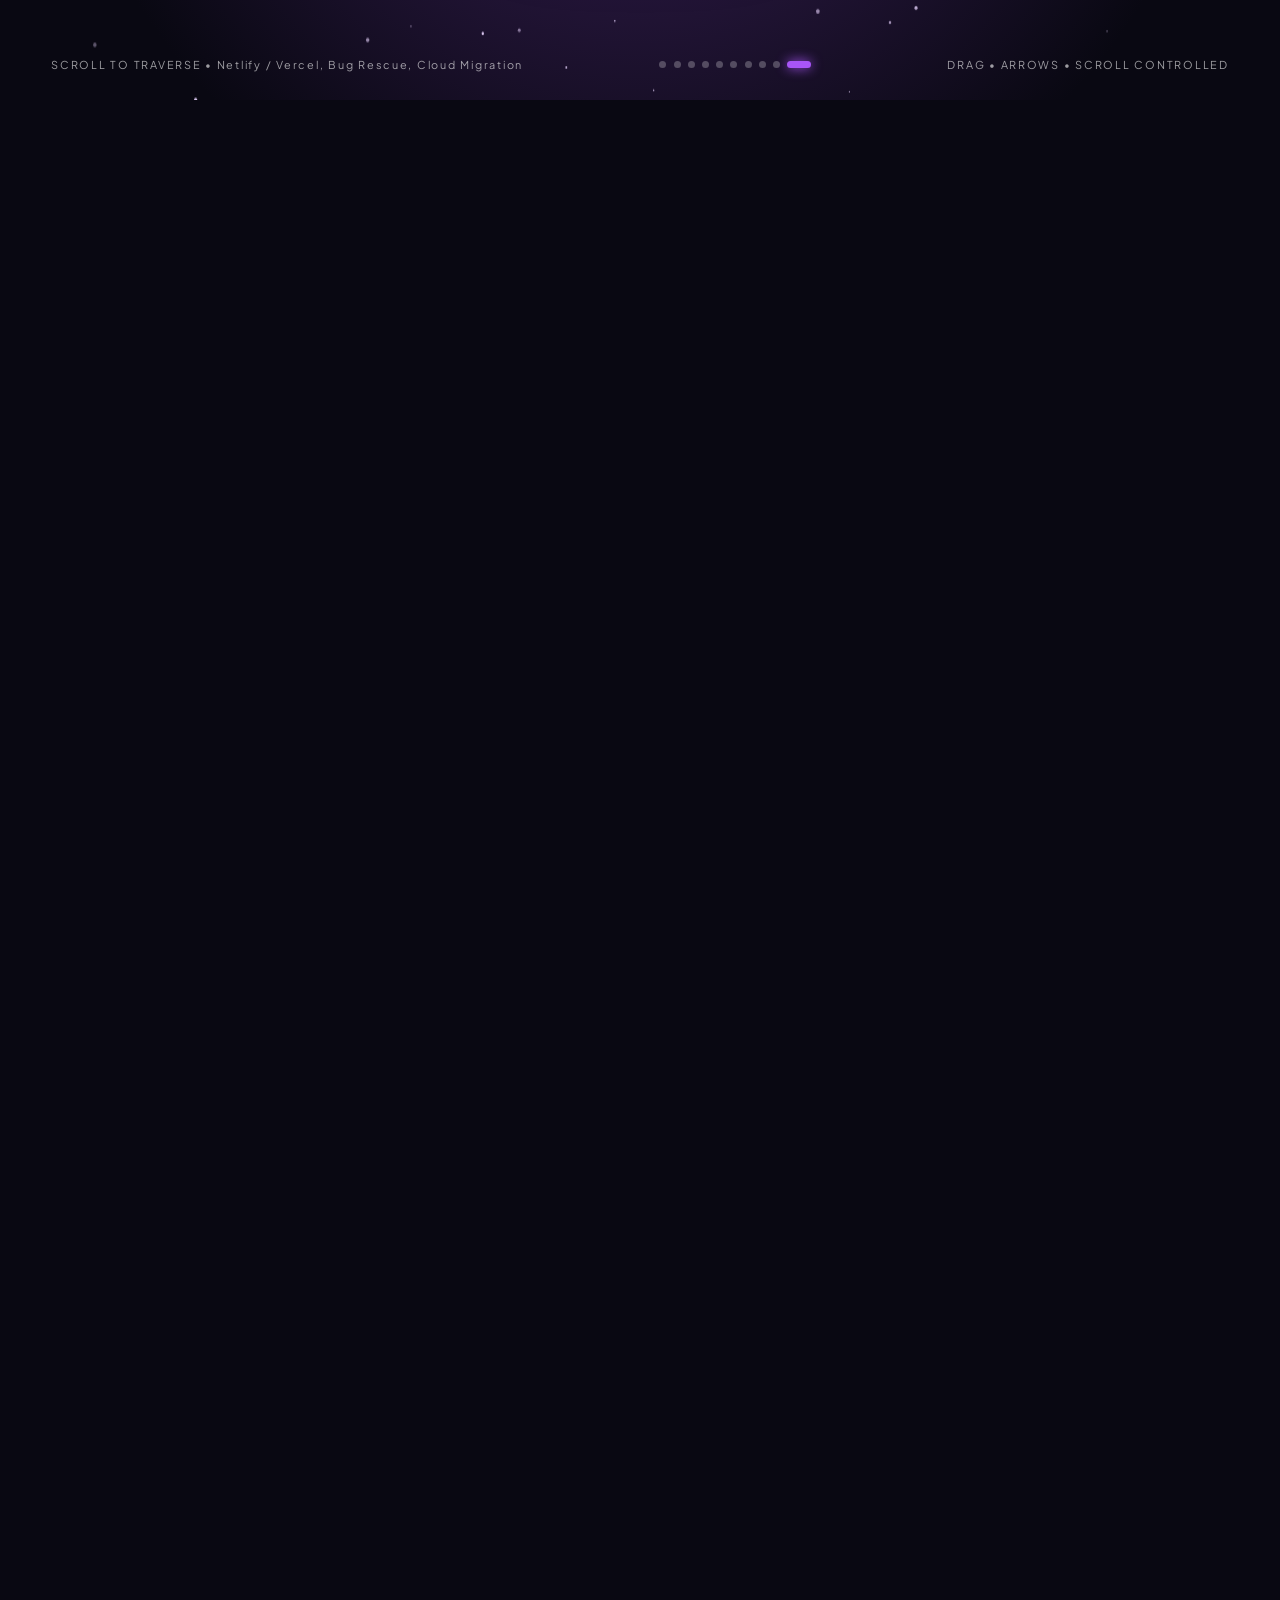
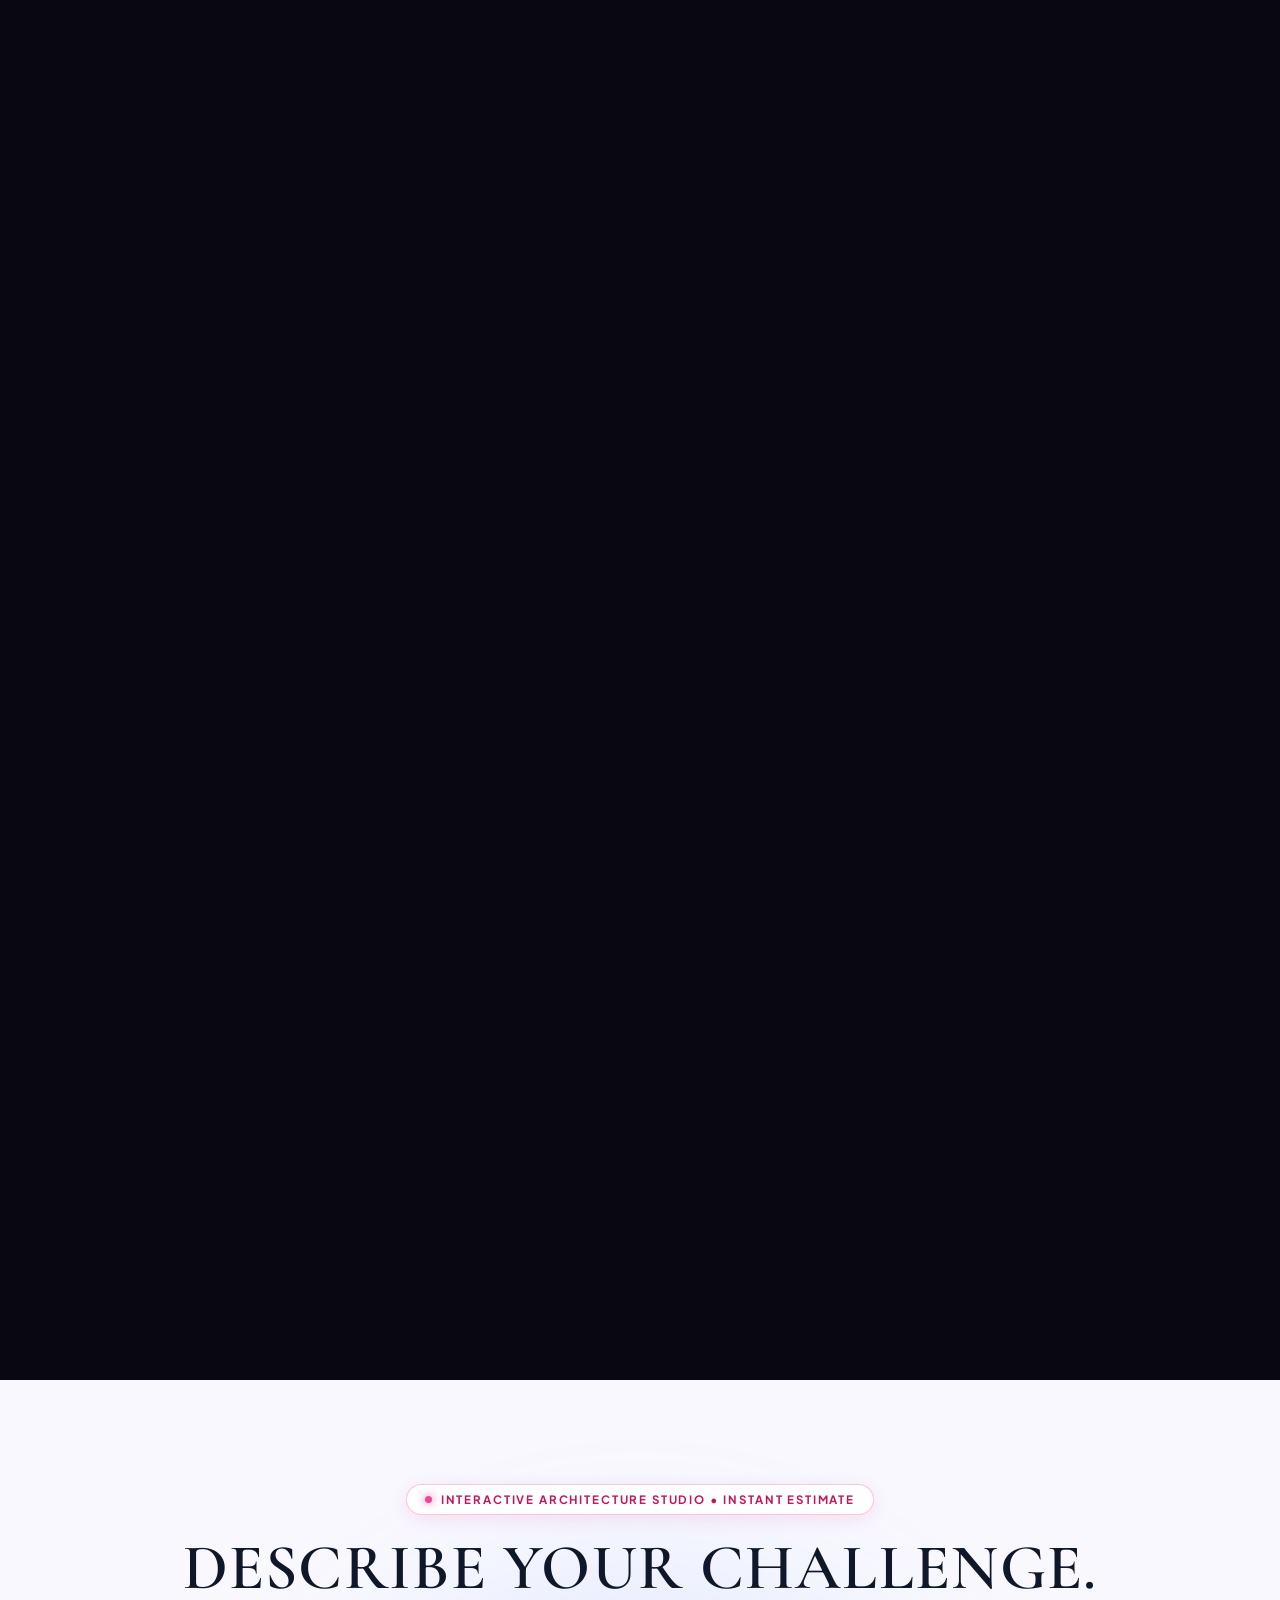
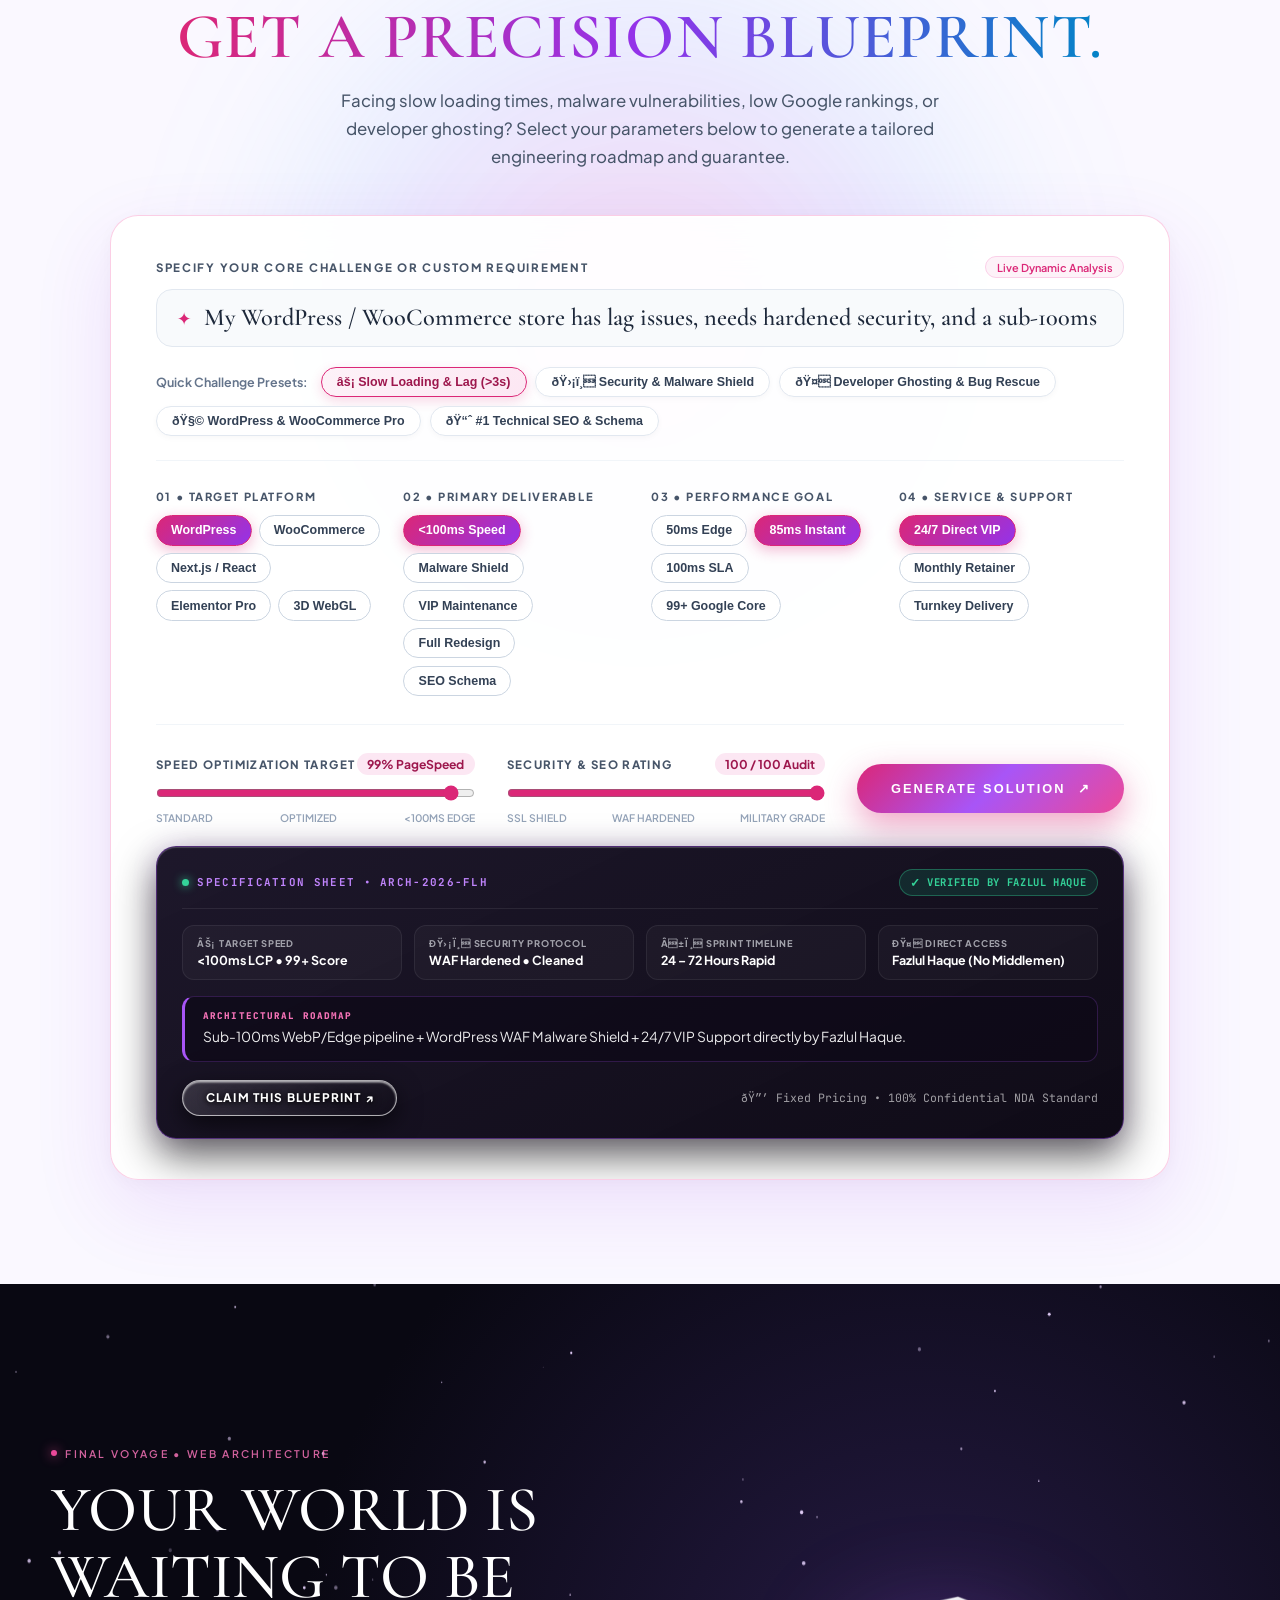
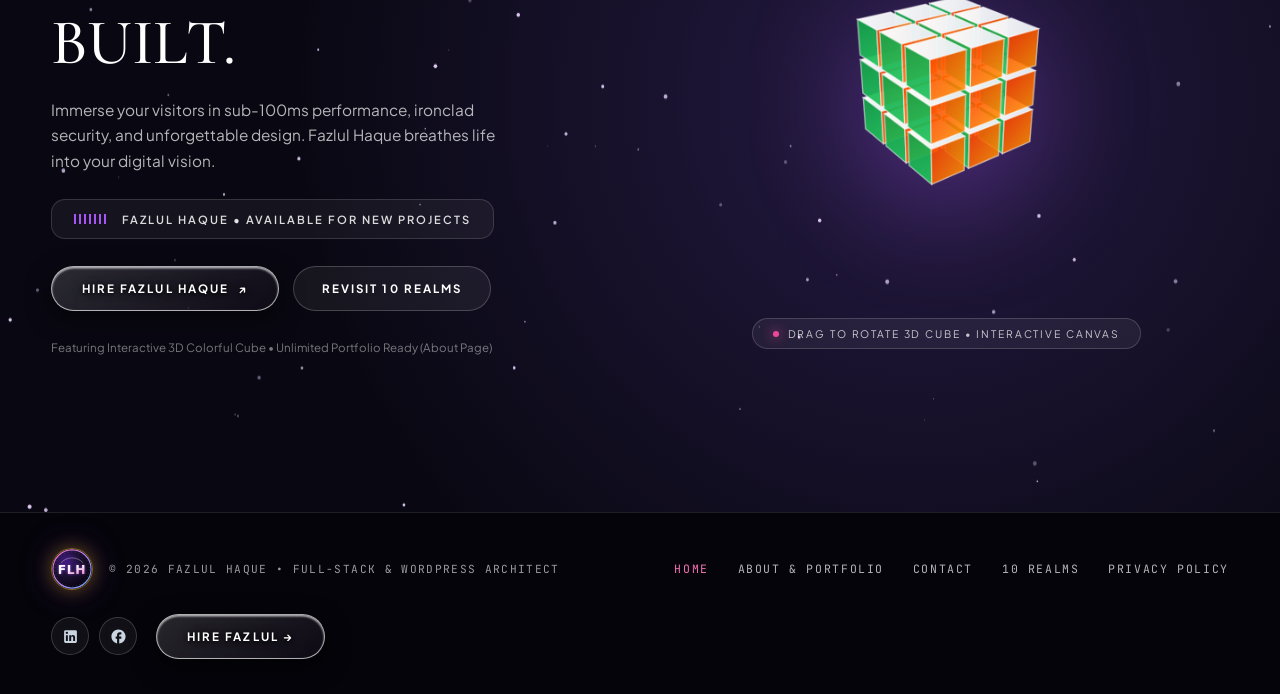
==== commit 23ec1923: "Keep spider always active and optimize mobile leg rendering v49.0" ====
--- a/index.html
+++ b/index.html
@@ -36,8 +36,8 @@
   <link rel="preload" as="style" href="https://fonts.googleapis.com/css2?family=Cormorant+Garamond:ital,wght@0,500;0,600;0,700;1,600&family=Plus+Jakarta+Sans:wght@400;500;600;700&family=JetBrains+Mono:wght@400;500;600&display=swap" onload="this.onload=null;this.rel='stylesheet'" />
   <noscript><link href="https://fonts.googleapis.com/css2?family=Cormorant+Garamond:ital,wght@0,500;0,600;0,700;1,600&family=Plus+Jakarta+Sans:wght@400;500;600;700&family=JetBrains+Mono:wght@400;500;600&display=swap" rel="stylesheet" /></noscript>
 
-  <link rel="stylesheet" href="styles.css?v=48.0" />
-  <script defer src="app.js?v=48.0"></script>
+  <link rel="stylesheet" href="styles.css?v=49.0" />
+  <script defer src="app.js?v=49.0"></script>
 
   <!-- Rich JSON-LD Structured Data for Google Search -->
   <script type="application/ld+json">
--- a/styles.css
+++ b/styles.css
@@ -4520,12 +4520,11 @@
     border-radius: 12px !important;
   }
 
-  /* When video is in front on mobile, shut down background star/cube/spider canvases for maximum smoothness */
+  /* When video is in front on mobile, shut down background star/cube canvases for maximum smoothness */
   body.mobile-video-active #realms-star-canvas,
   body.mobile-video-active #footer-star-canvas,
   body.mobile-video-active #voyage-3d-cube,
-  body.mobile-video-active .cube-floating-stage,
-  body.mobile-video-active #cursor-spider-canvas {
+  body.mobile-video-active .cube-floating-stage {
     display: none !important;
     visibility: hidden !important;
     opacity: 0 !important;
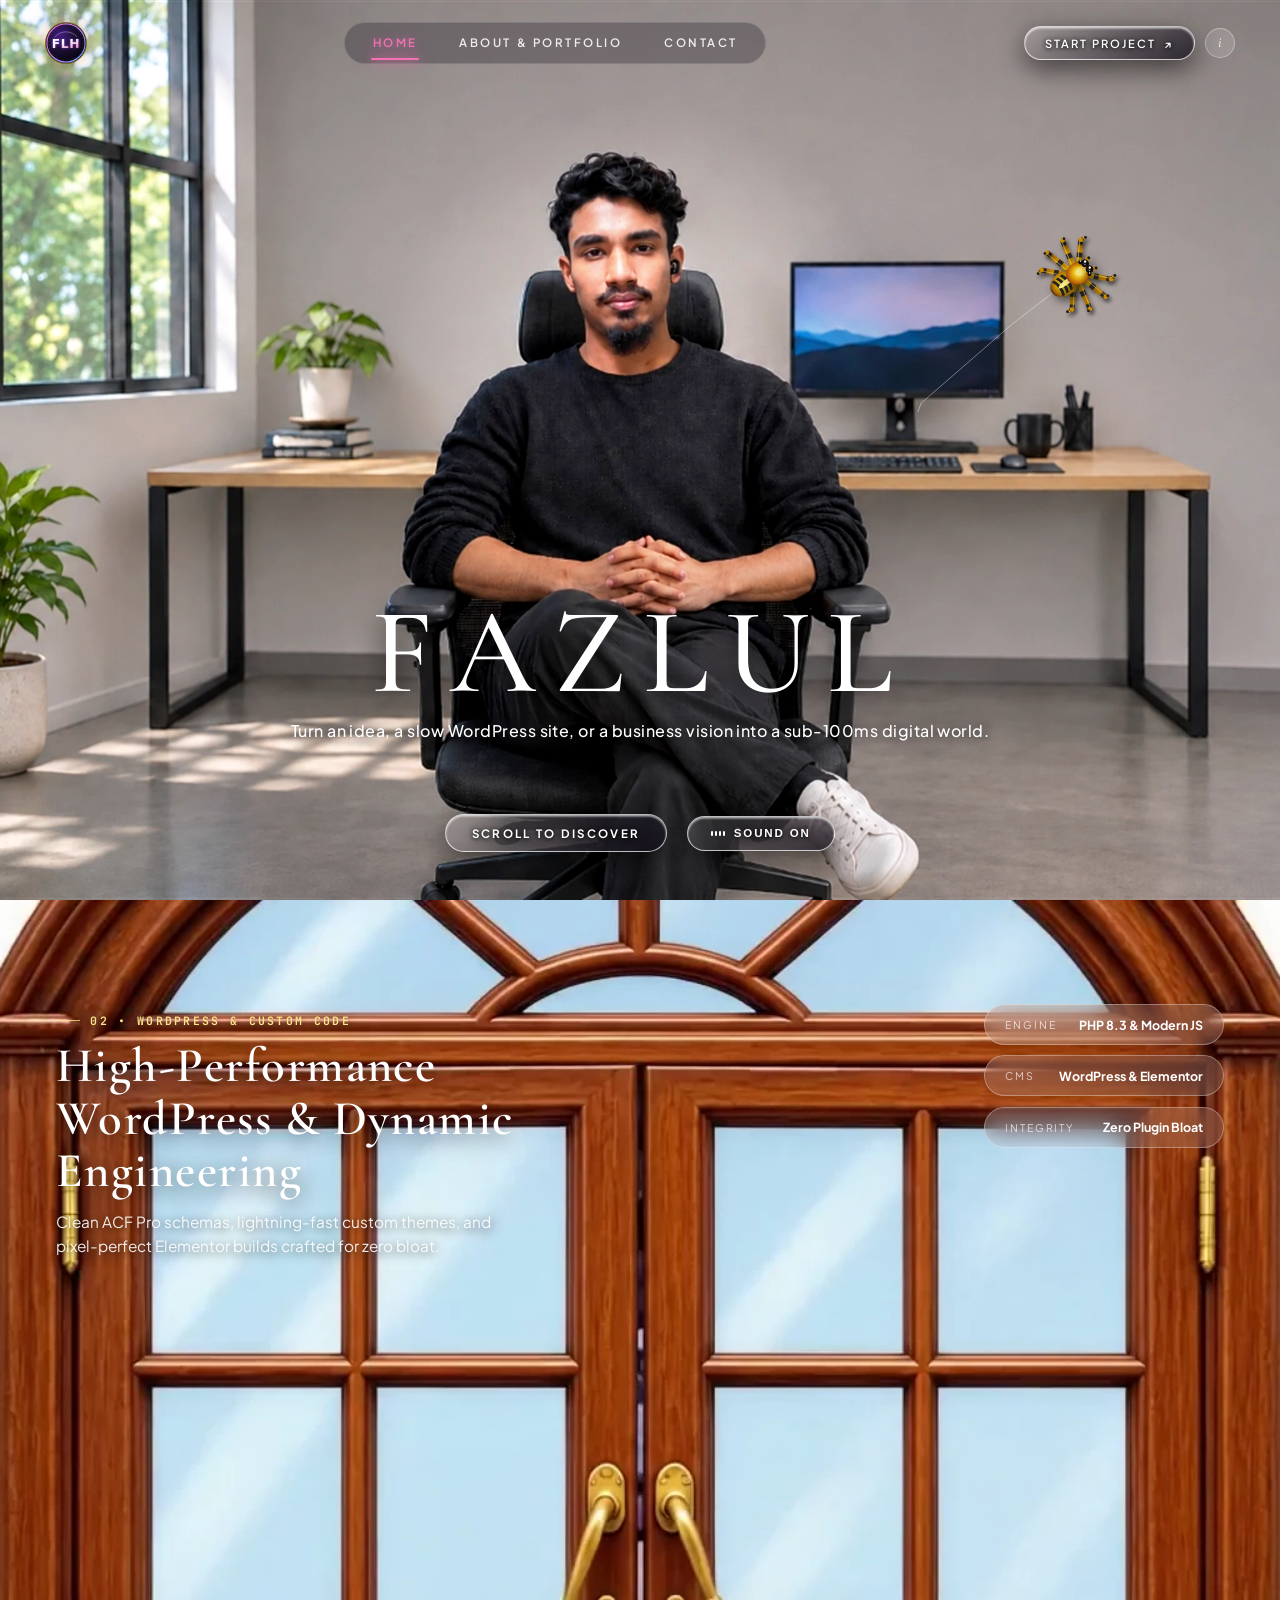
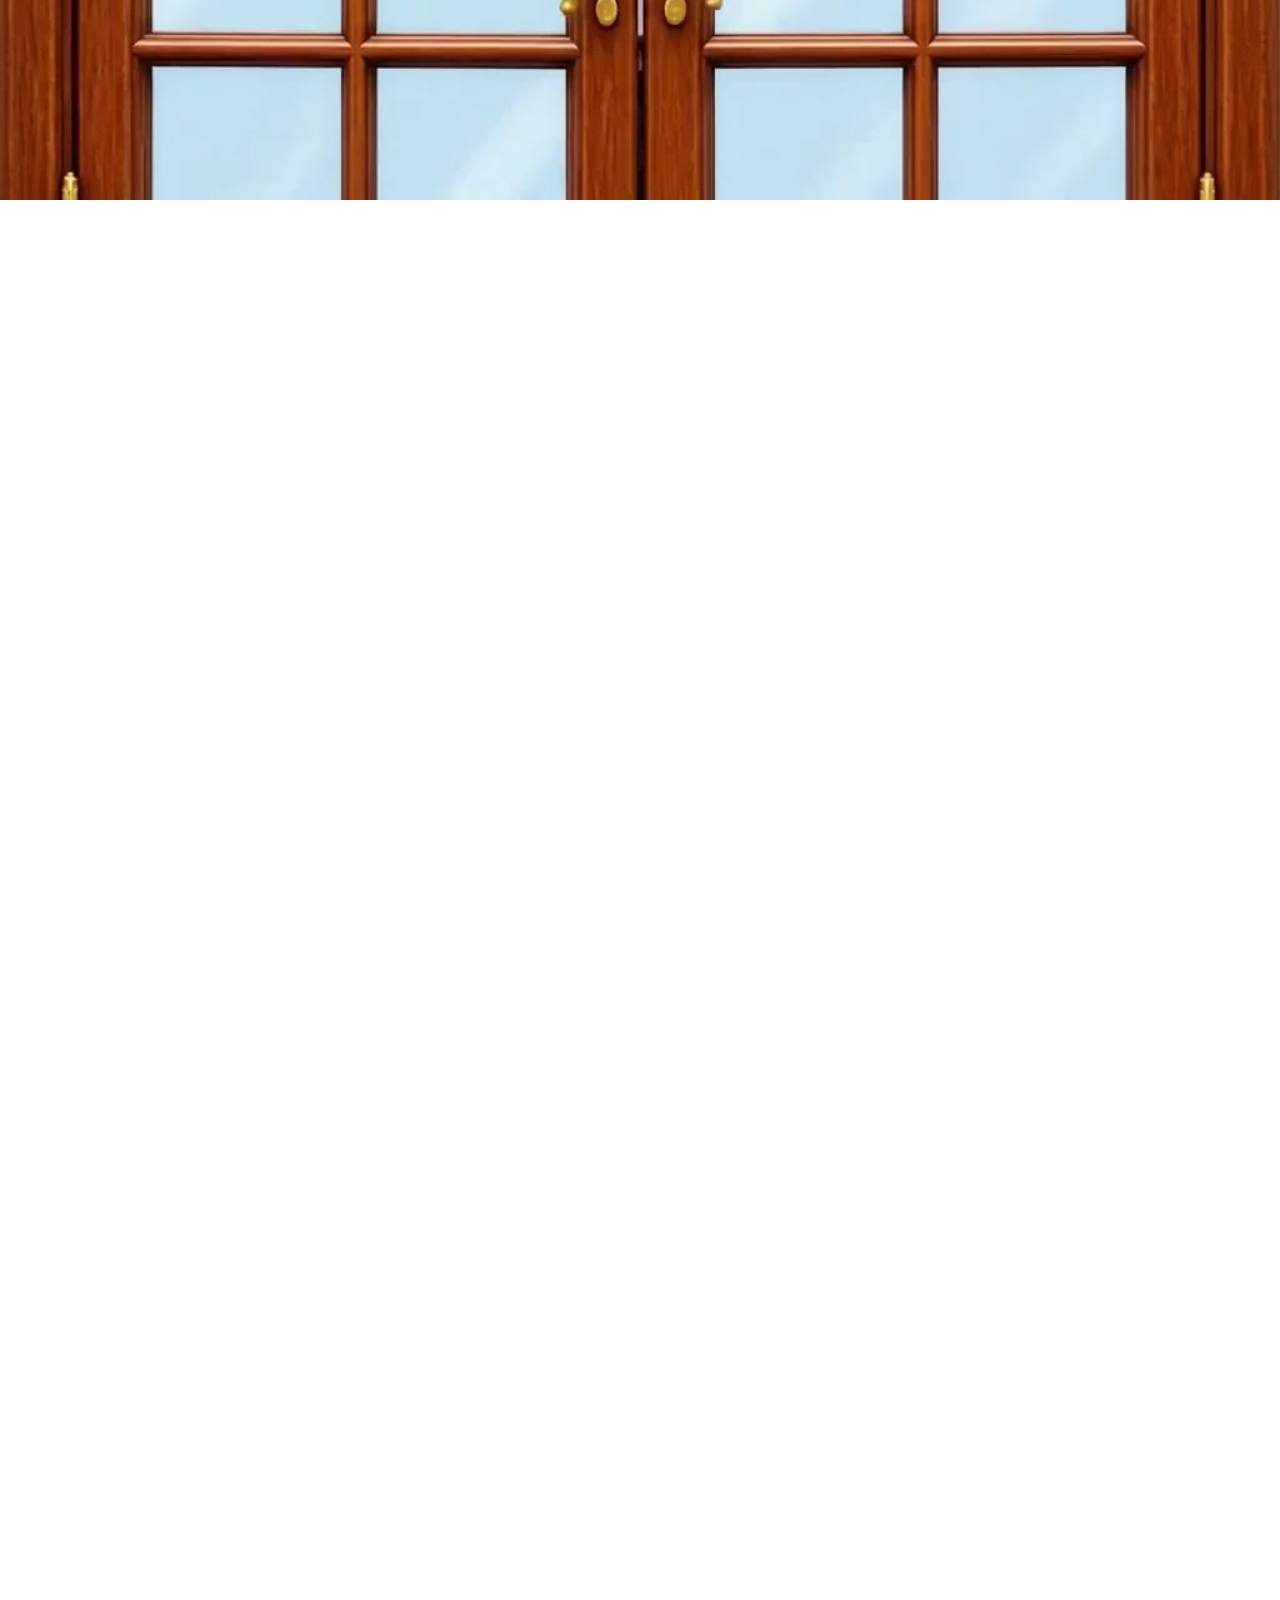
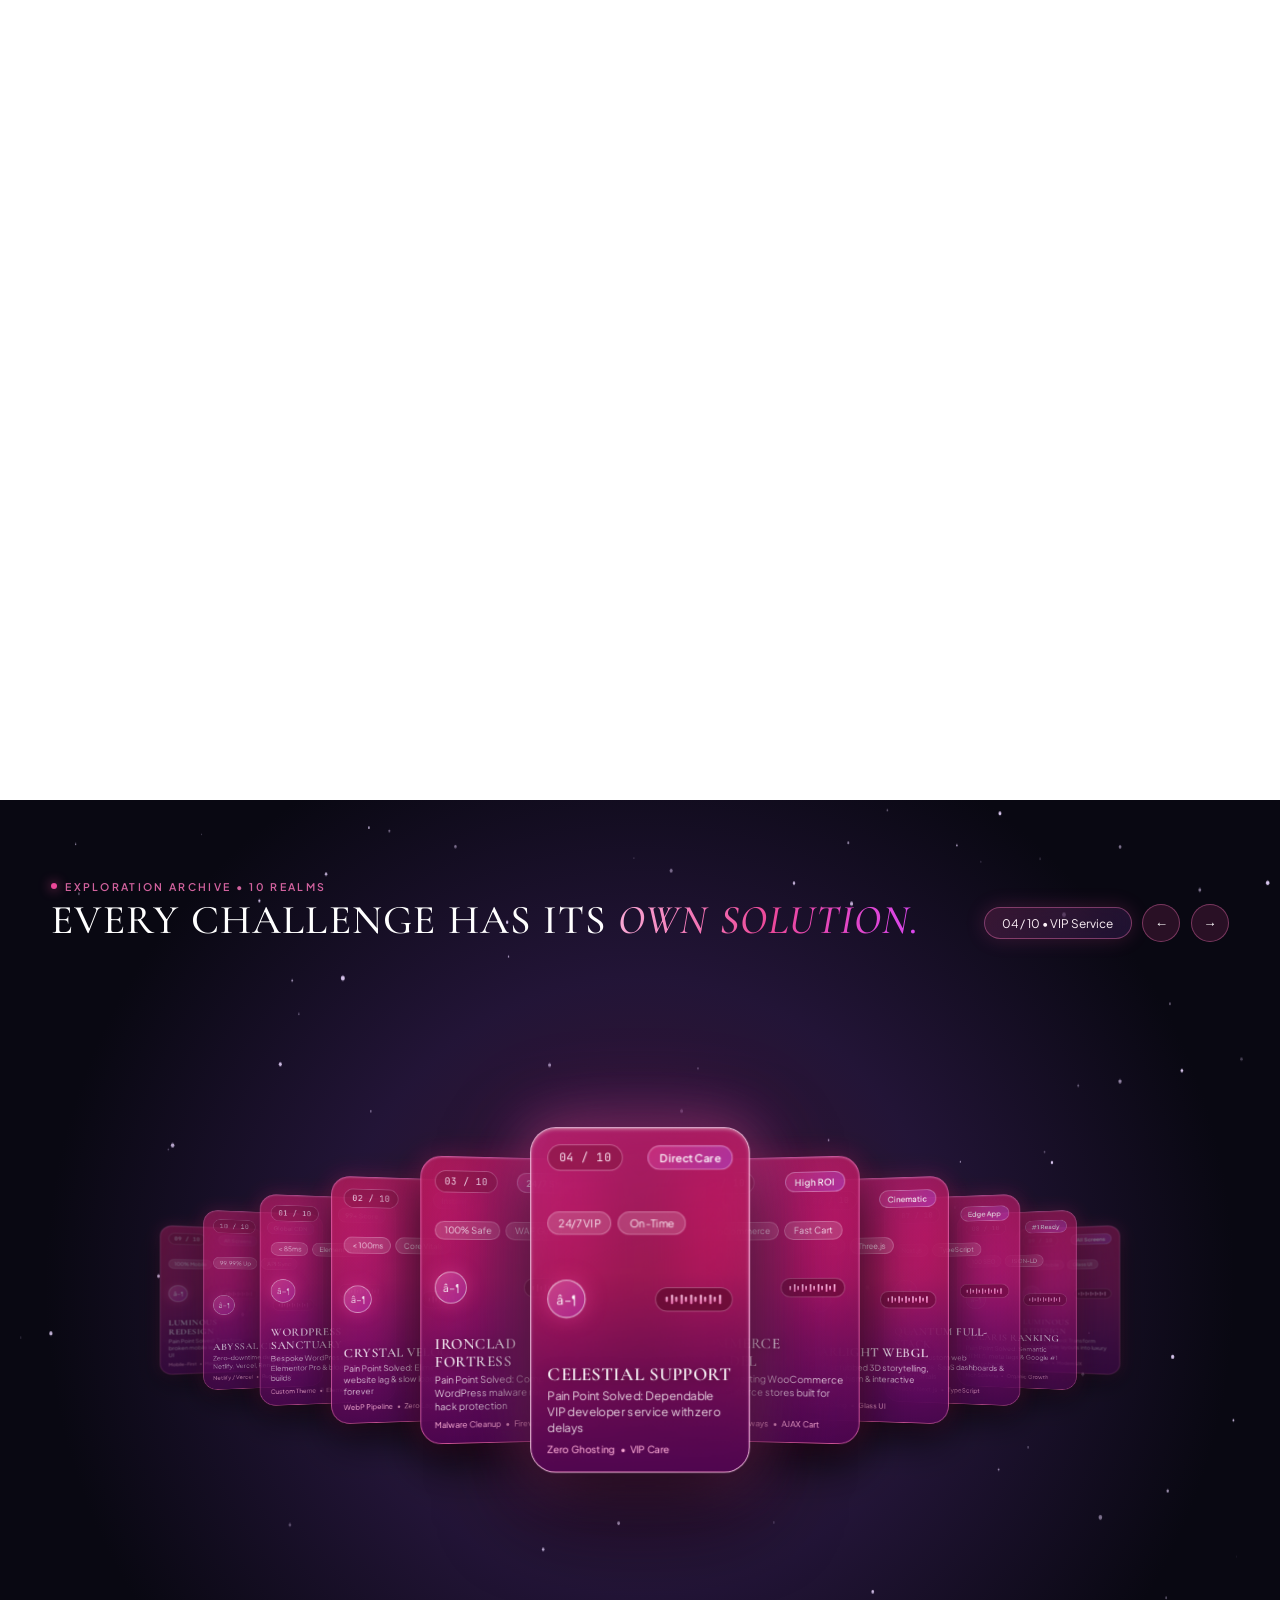
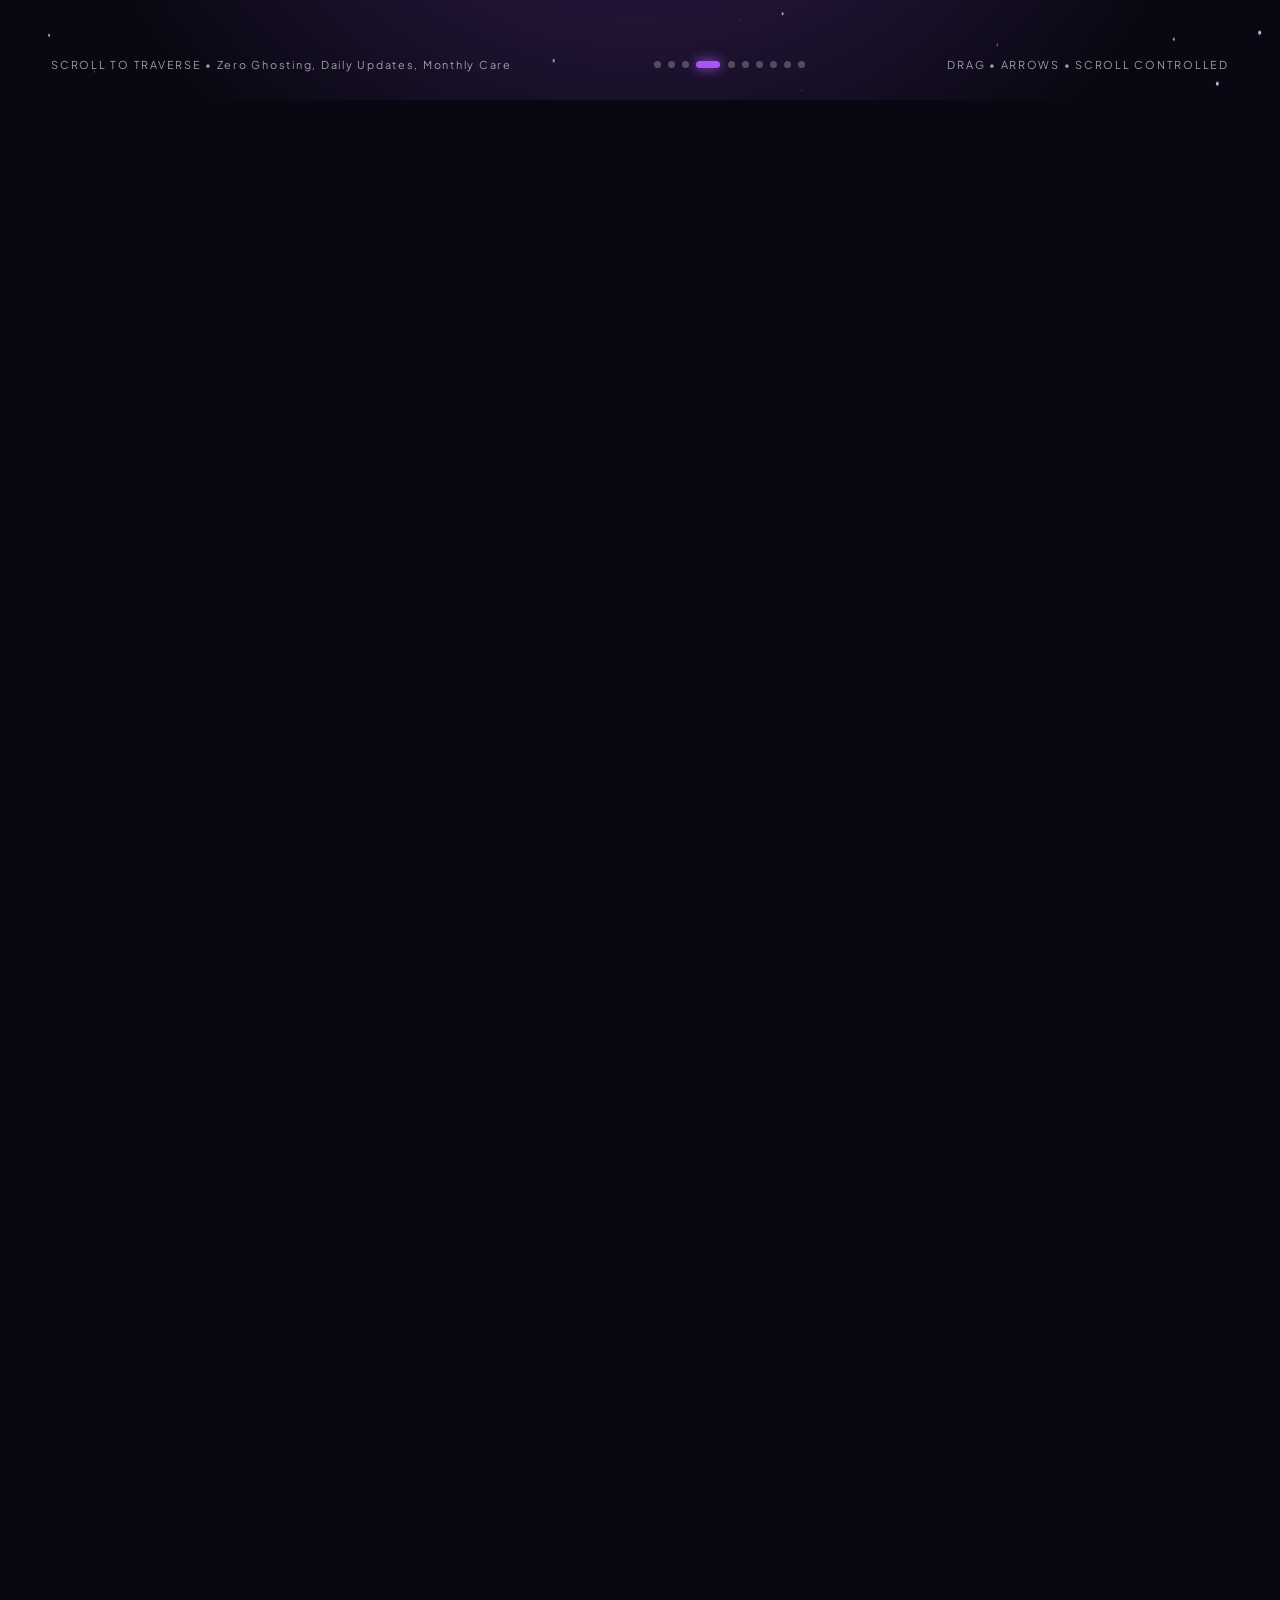
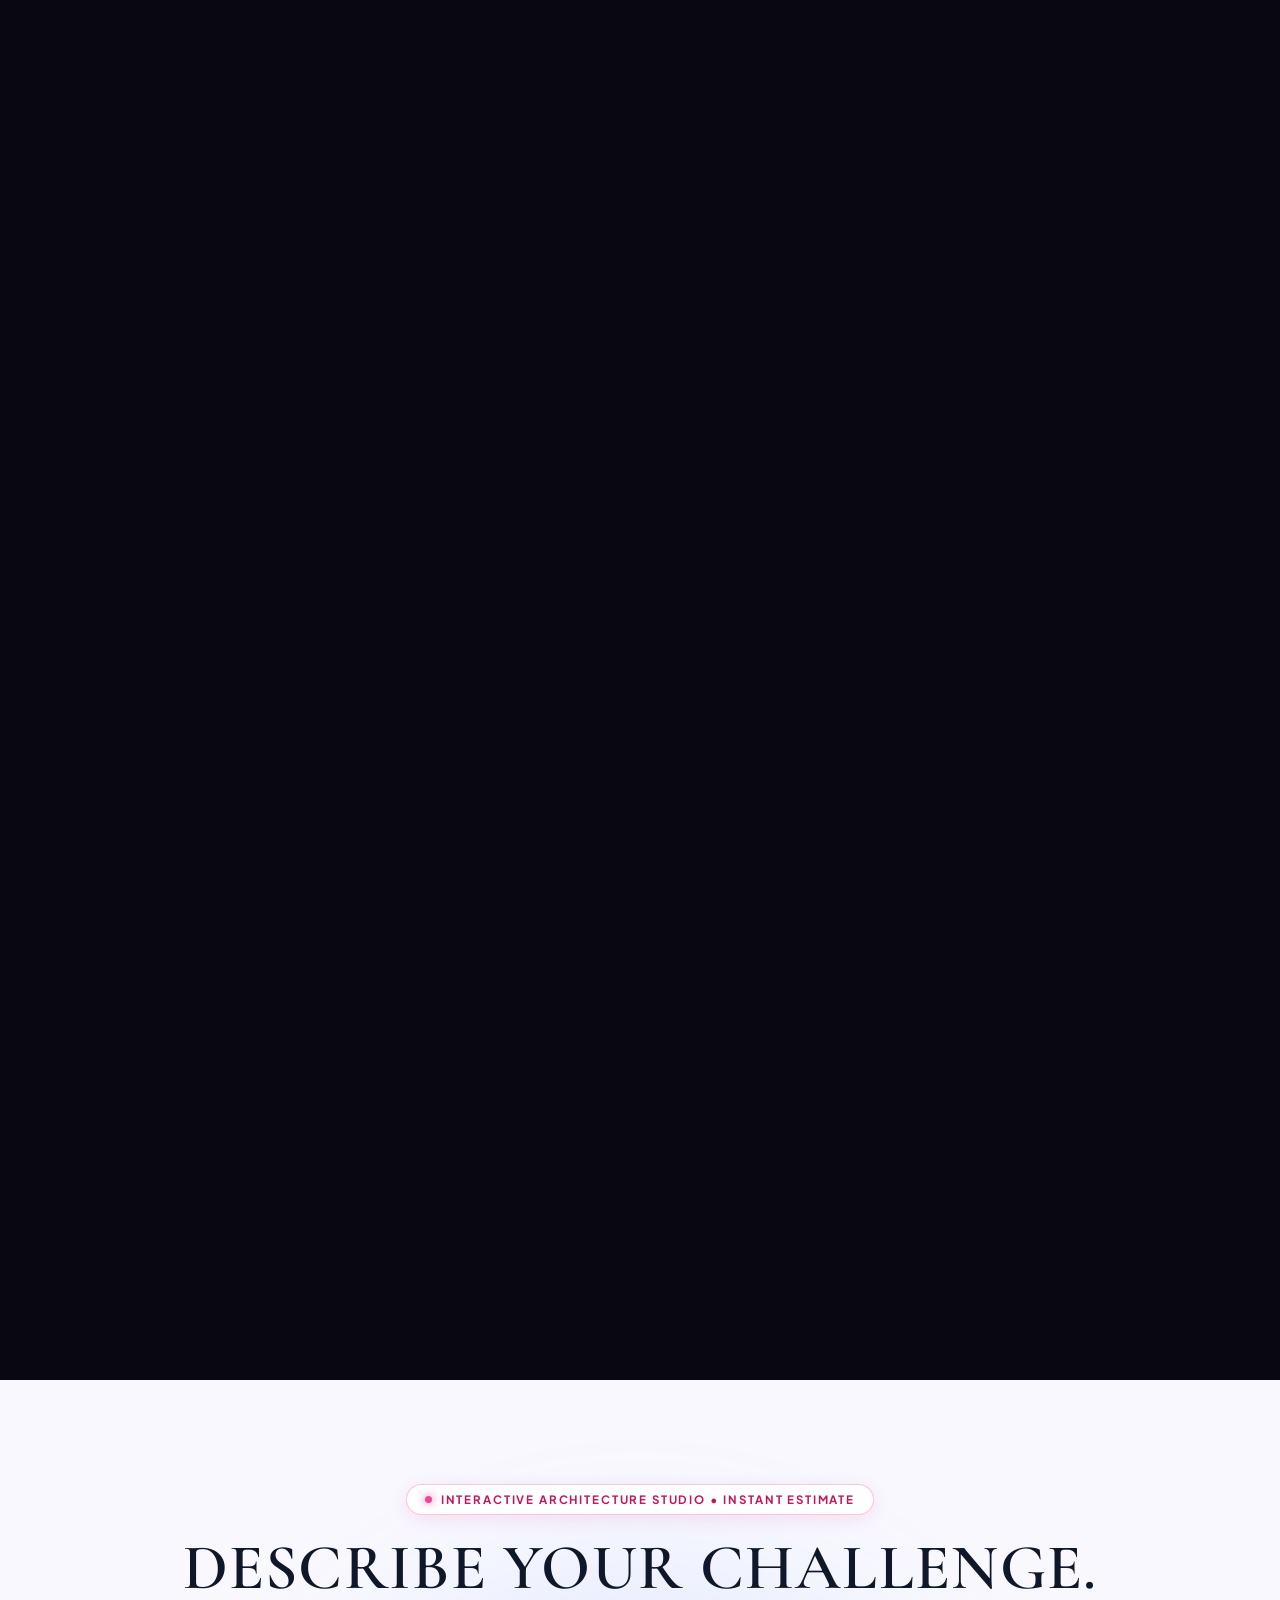
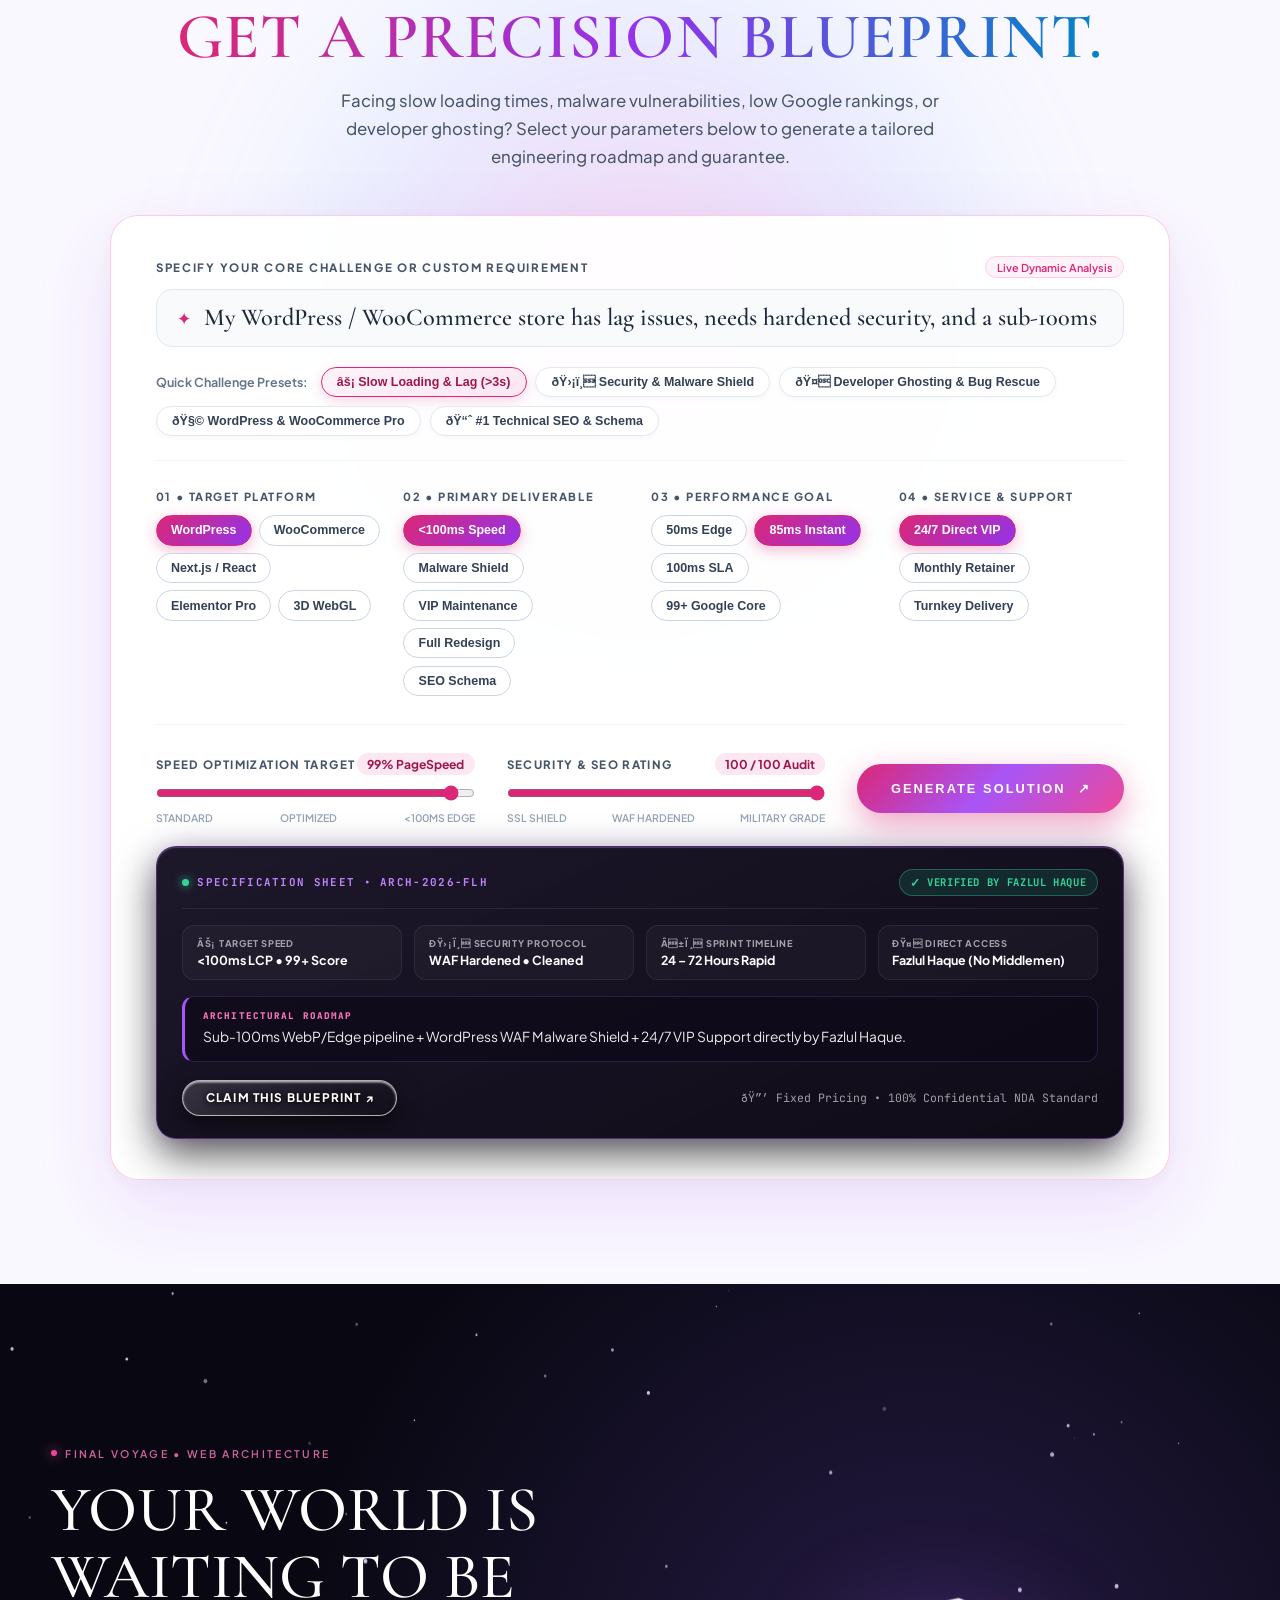
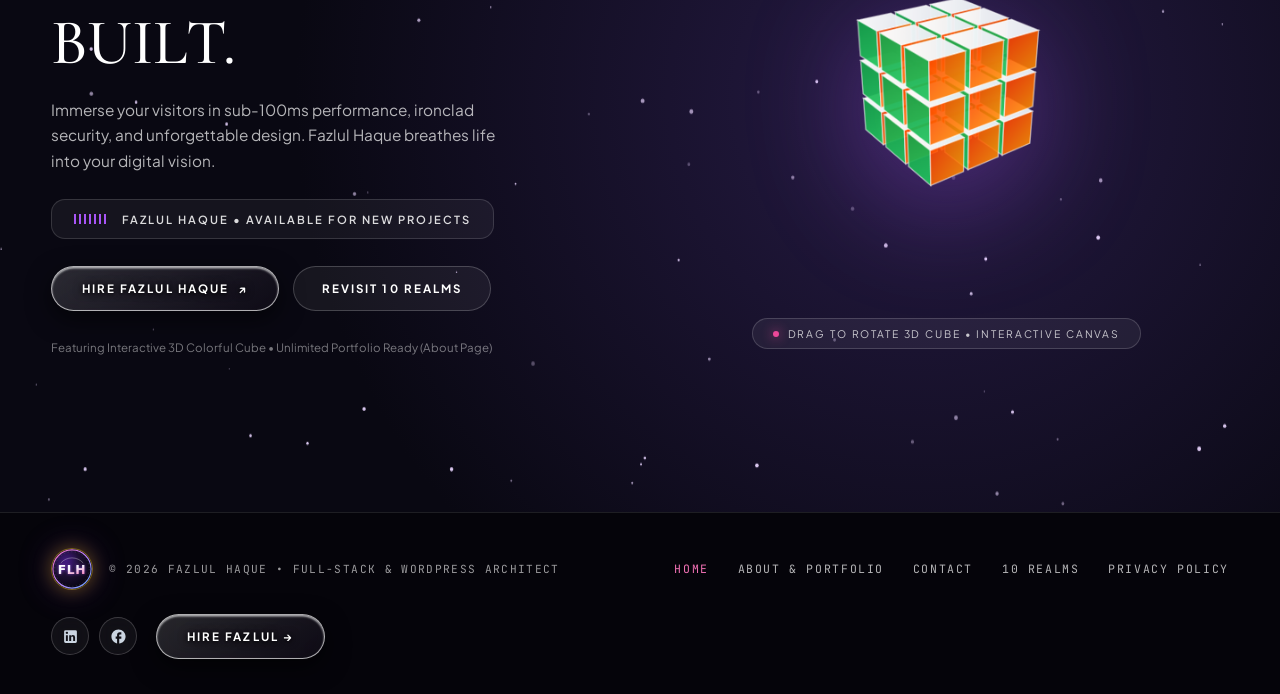
==== commit dba14ce3: "Fix spider ReferenceError and smooth mobile video scrub v50.0" ====
--- a/index.html
+++ b/index.html
@@ -36,8 +36,8 @@
   <link rel="preload" as="style" href="https://fonts.googleapis.com/css2?family=Cormorant+Garamond:ital,wght@0,500;0,600;0,700;1,600&family=Plus+Jakarta+Sans:wght@400;500;600;700&family=JetBrains+Mono:wght@400;500;600&display=swap" onload="this.onload=null;this.rel='stylesheet'" />
   <noscript><link href="https://fonts.googleapis.com/css2?family=Cormorant+Garamond:ital,wght@0,500;0,600;0,700;1,600&family=Plus+Jakarta+Sans:wght@400;500;600;700&family=JetBrains+Mono:wght@400;500;600&display=swap" rel="stylesheet" /></noscript>
 
-  <link rel="stylesheet" href="styles.css?v=49.0" />
-  <script defer src="app.js?v=49.0"></script>
+  <link rel="stylesheet" href="styles.css?v=50.0" />
+  <script defer src="app.js?v=50.0"></script>
 
   <!-- Rich JSON-LD Structured Data for Google Search -->
   <script type="application/ld+json">
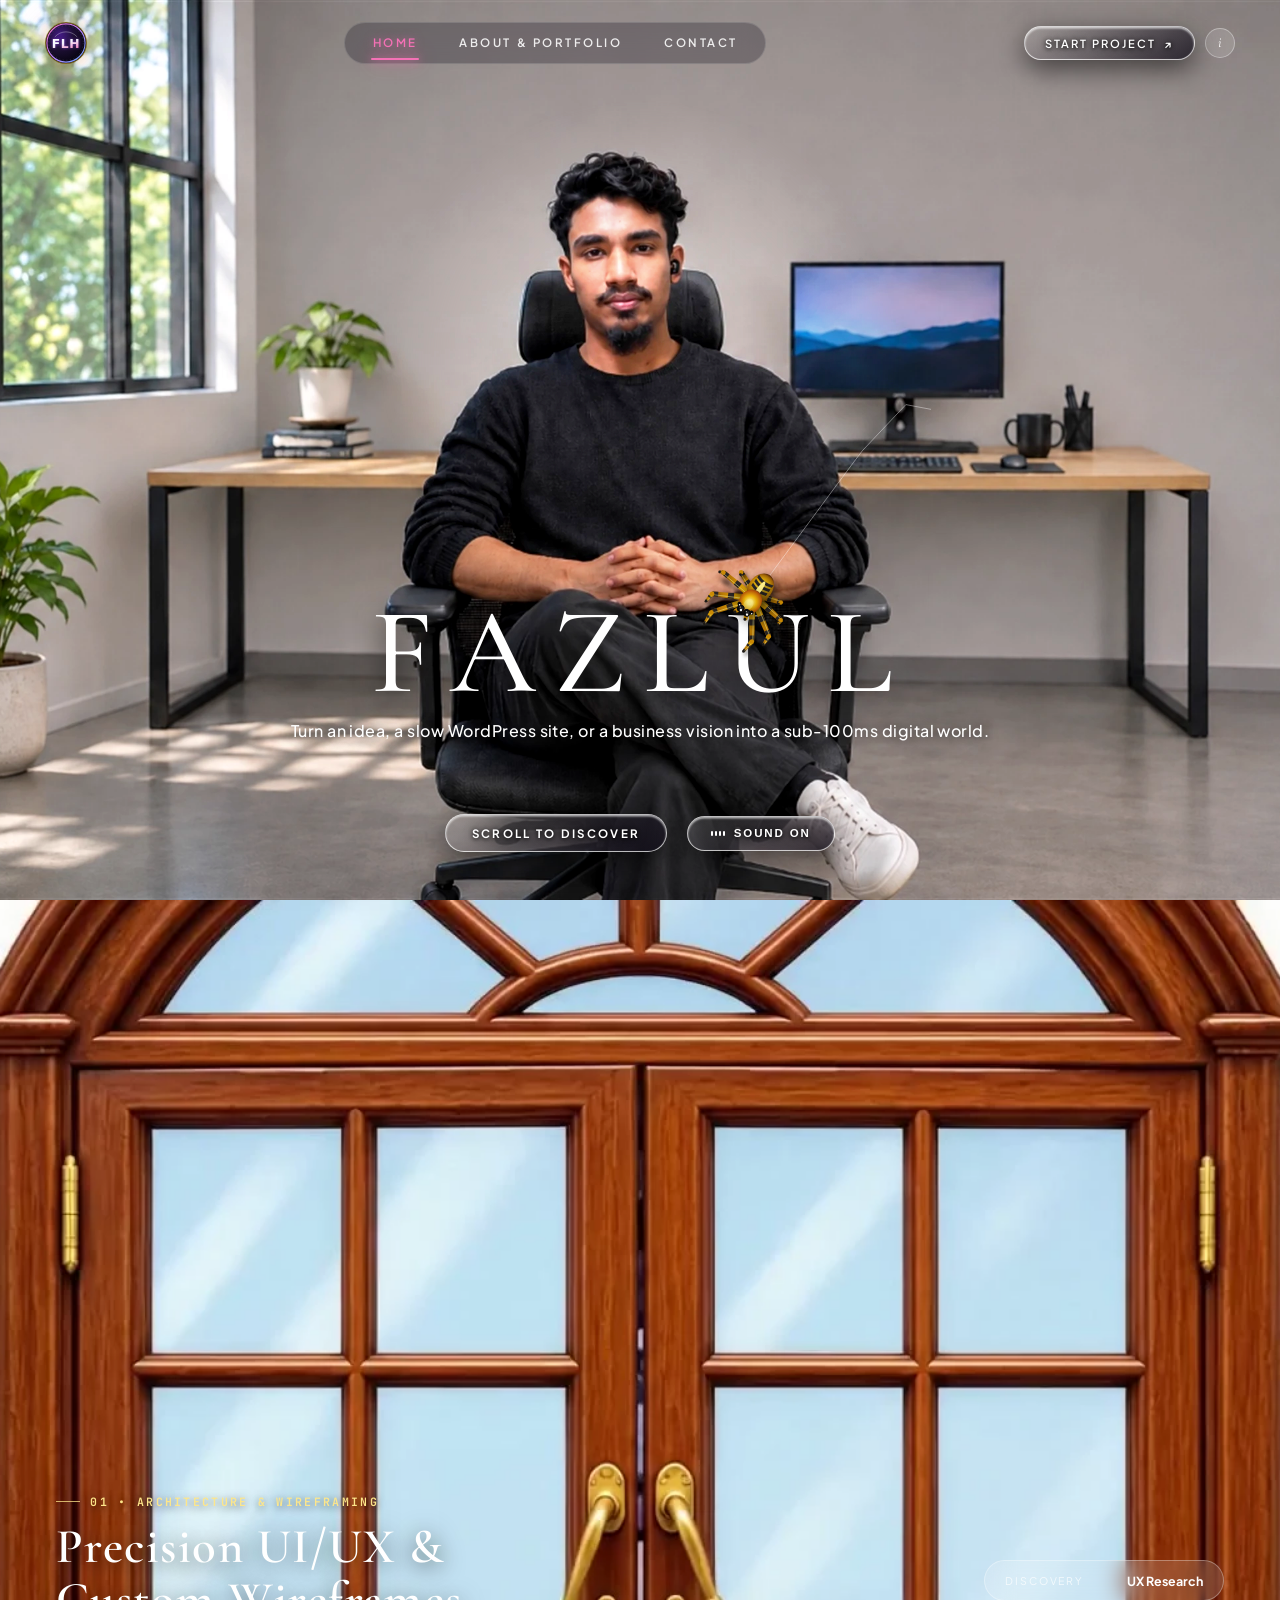
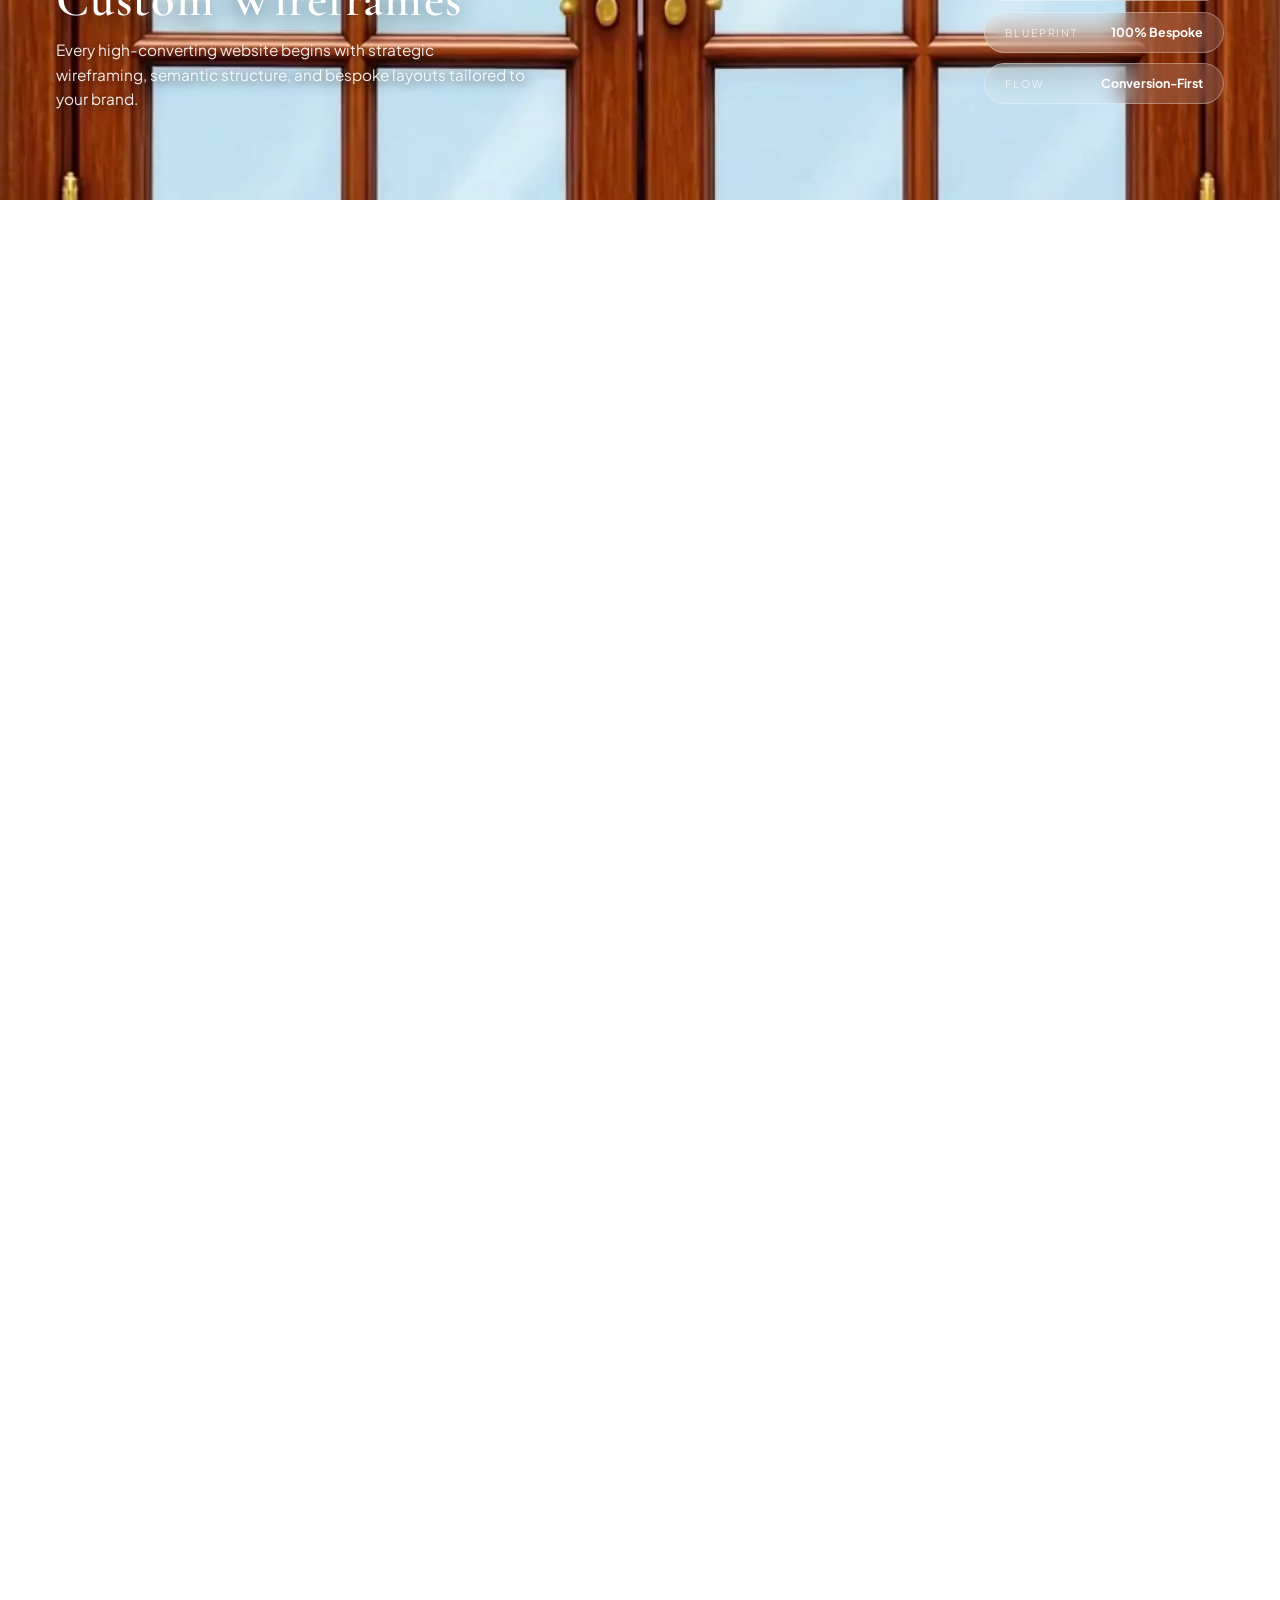
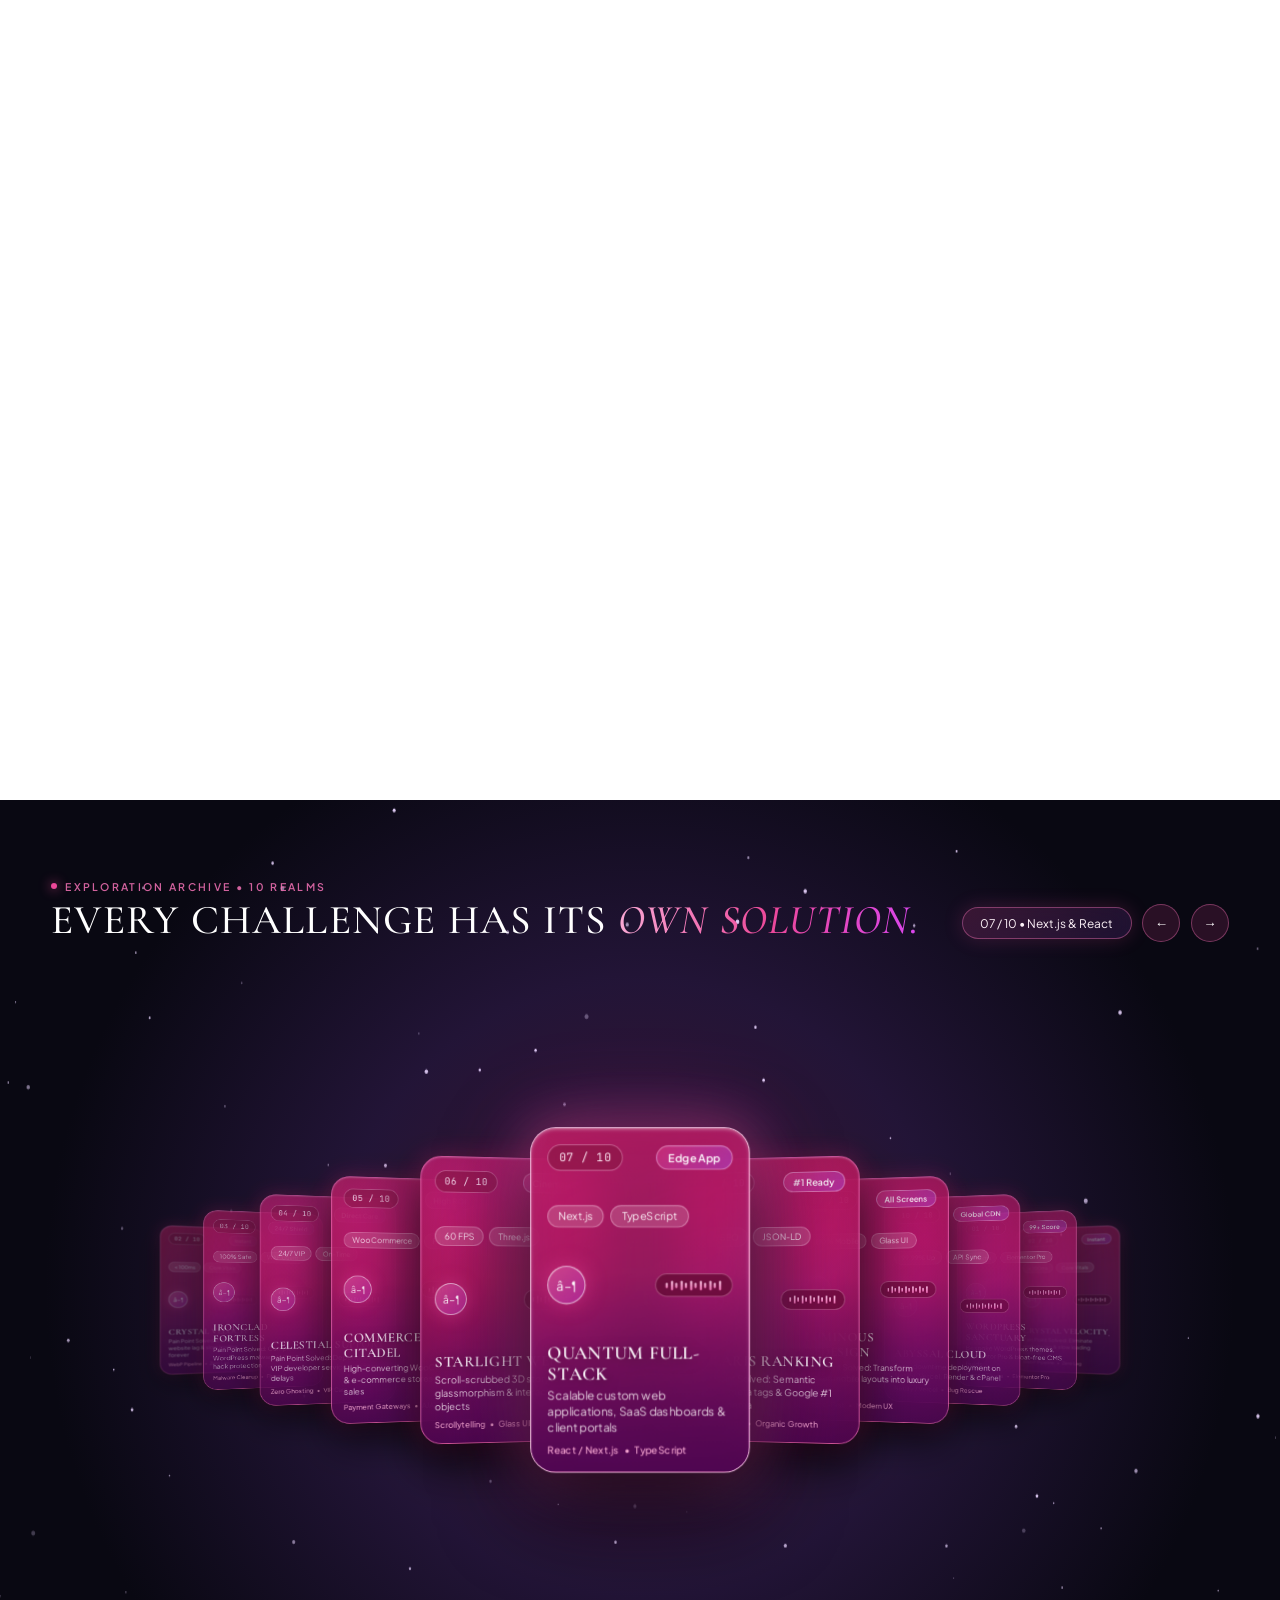
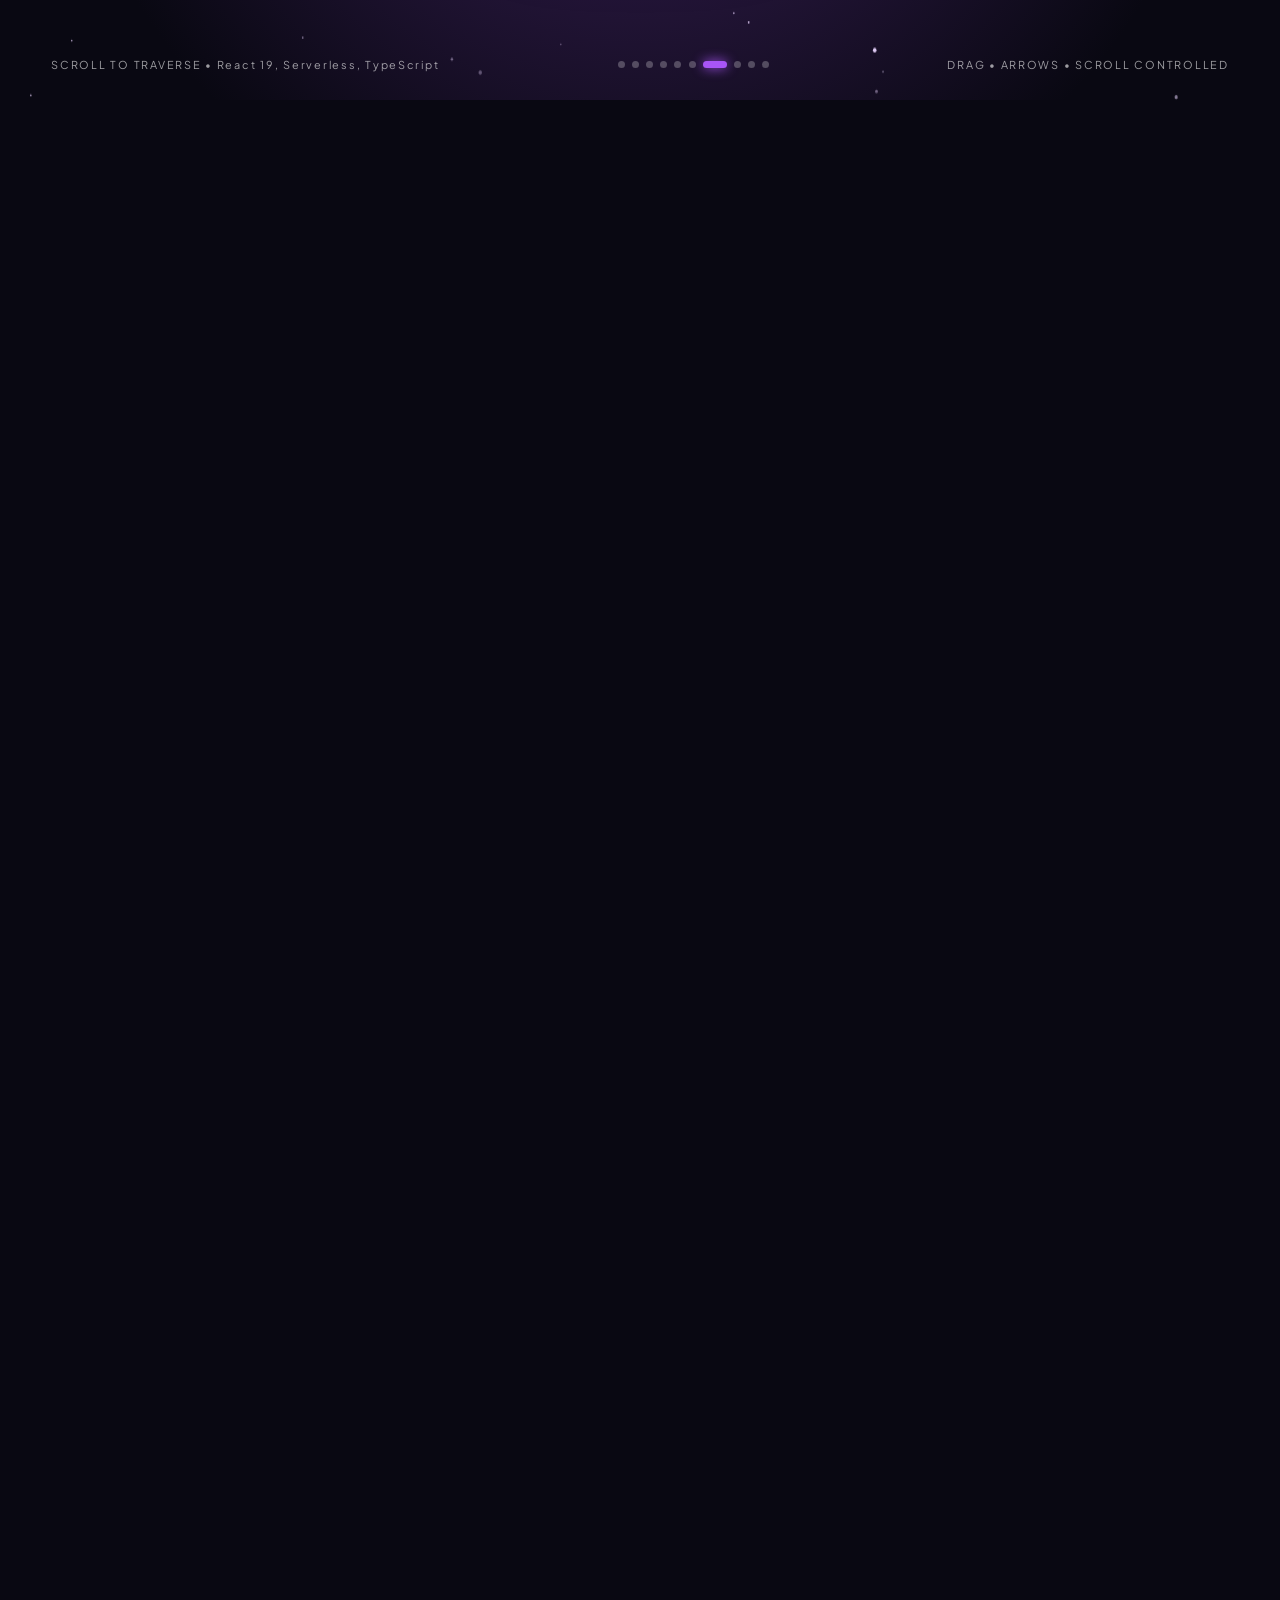
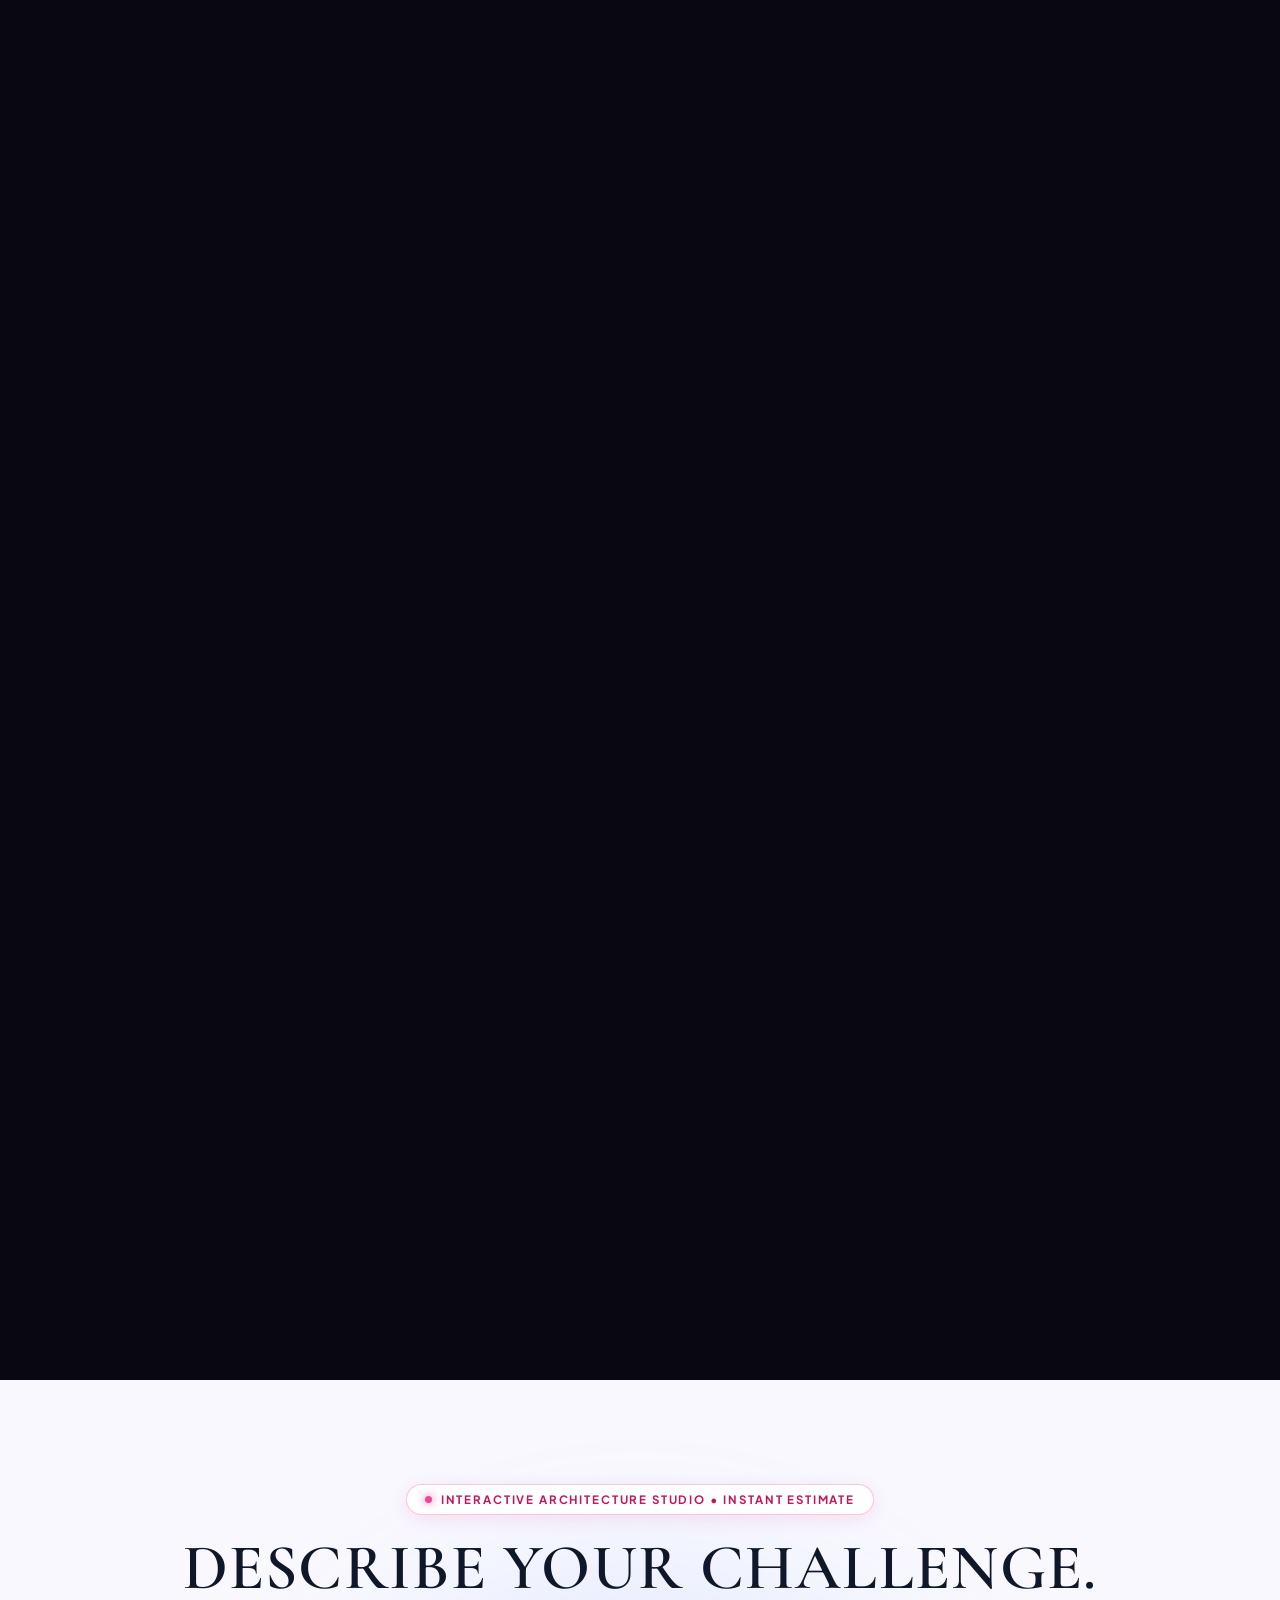
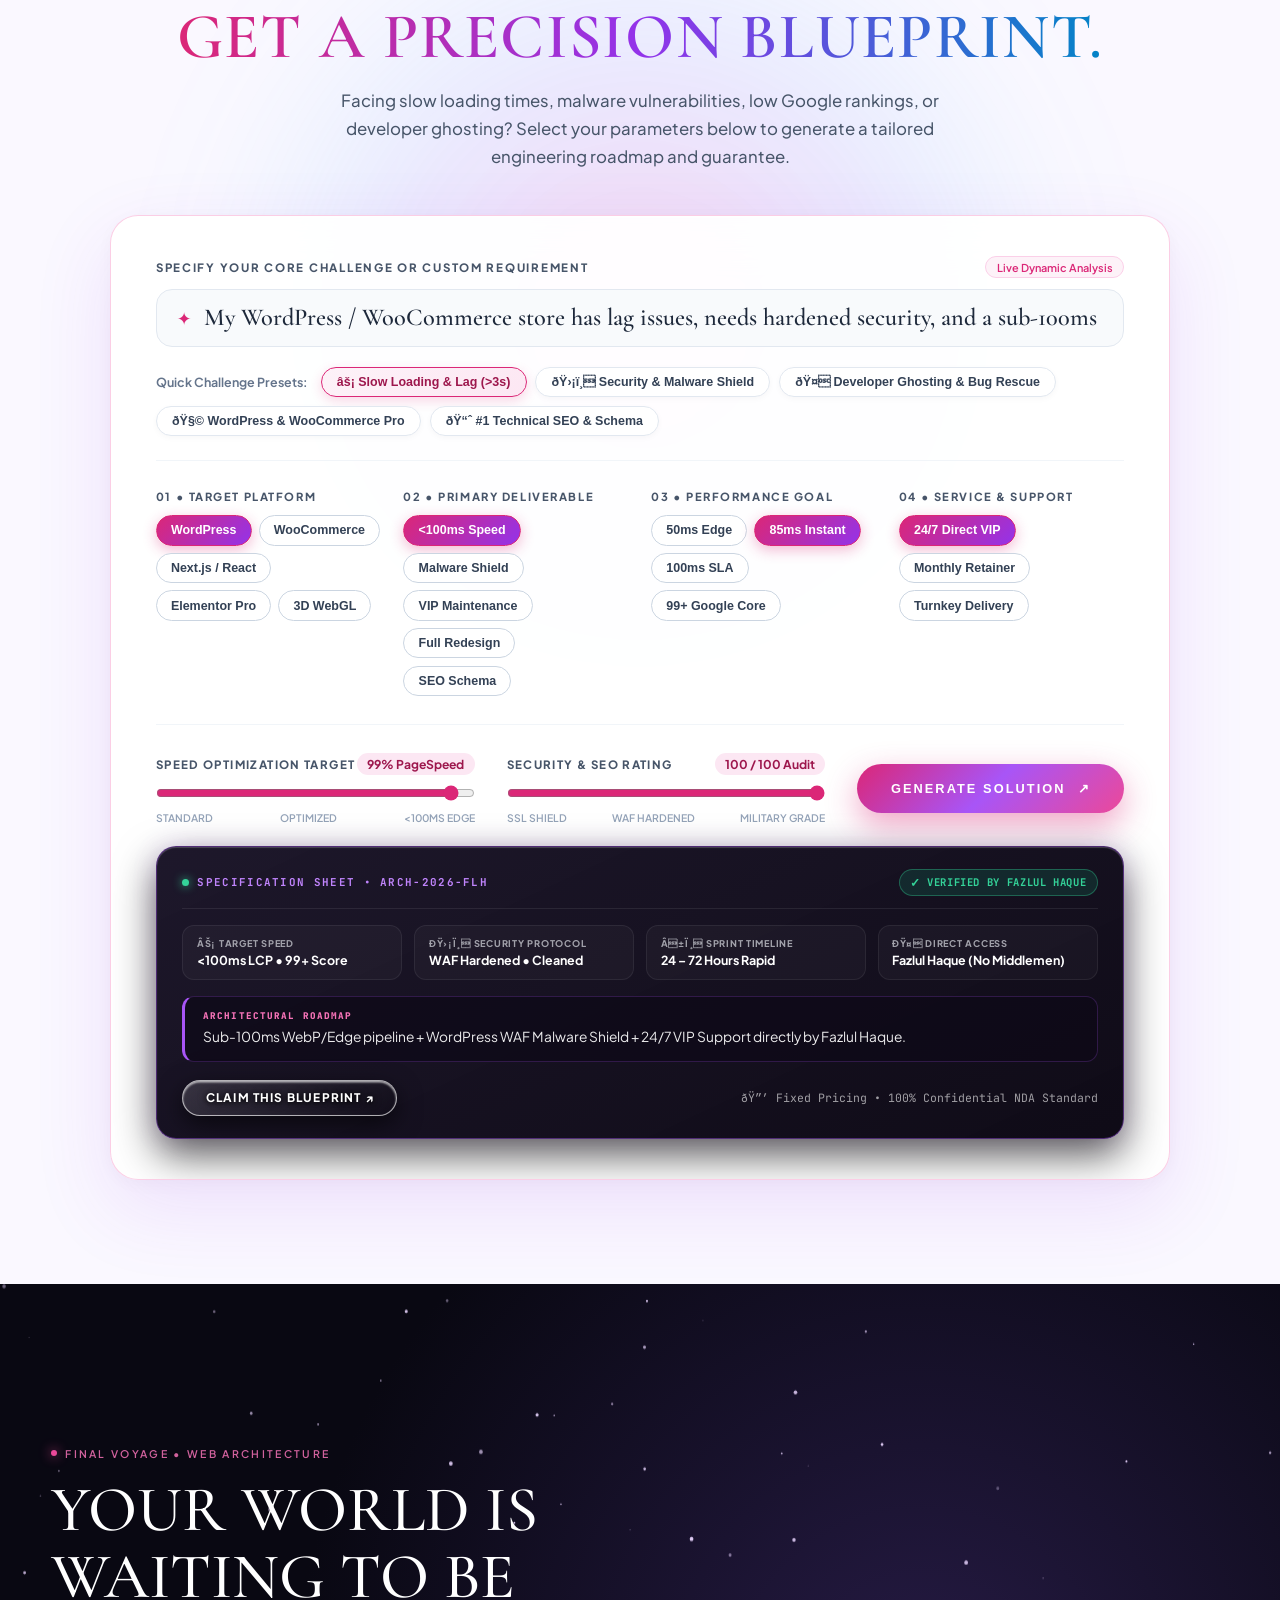
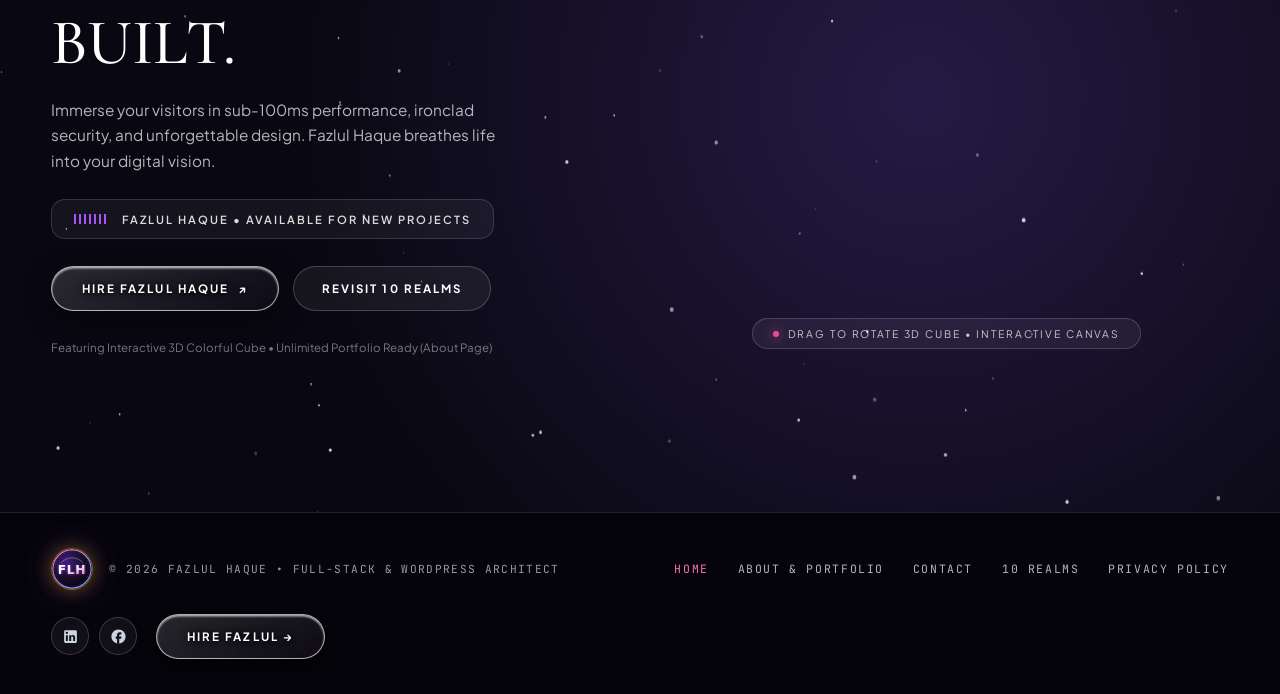
==== commit 1ad11330: "Remove public admin links, replace React/Next with Portfolio, add pin-to-top v51.0" ====
--- a/index.html
+++ b/index.html
@@ -36,8 +36,8 @@
   <link rel="preload" as="style" href="https://fonts.googleapis.com/css2?family=Cormorant+Garamond:ital,wght@0,500;0,600;0,700;1,600&family=Plus+Jakarta+Sans:wght@400;500;600;700&family=JetBrains+Mono:wght@400;500;600&display=swap" onload="this.onload=null;this.rel='stylesheet'" />
   <noscript><link href="https://fonts.googleapis.com/css2?family=Cormorant+Garamond:ital,wght@0,500;0,600;0,700;1,600&family=Plus+Jakarta+Sans:wght@400;500;600;700&family=JetBrains+Mono:wght@400;500;600&display=swap" rel="stylesheet" /></noscript>
 
-  <link rel="stylesheet" href="styles.css?v=50.0" />
-  <script defer src="app.js?v=50.0"></script>
+  <link rel="stylesheet" href="styles.css?v=51.0" />
+  <script defer src="app.js?v=51.0"></script>
 
   <!-- Rich JSON-LD Structured Data for Google Search -->
   <script type="application/ld+json">
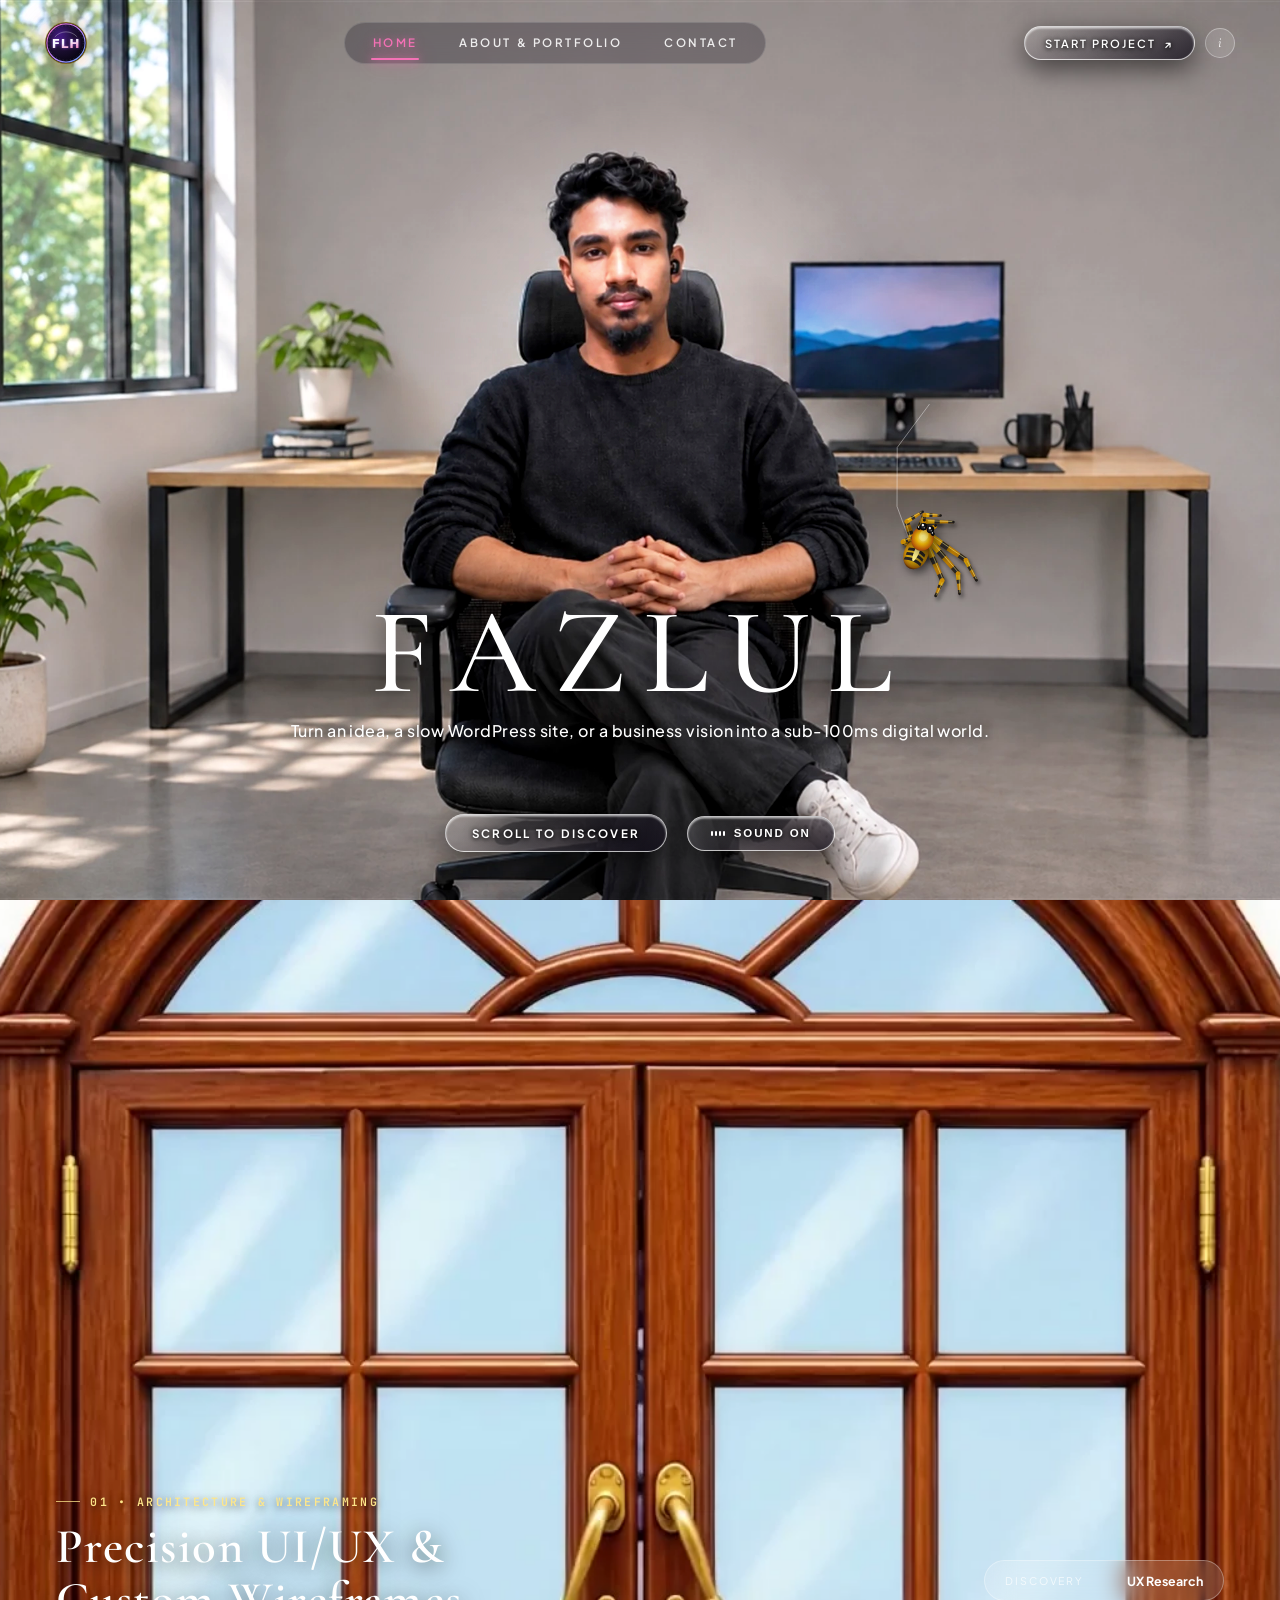
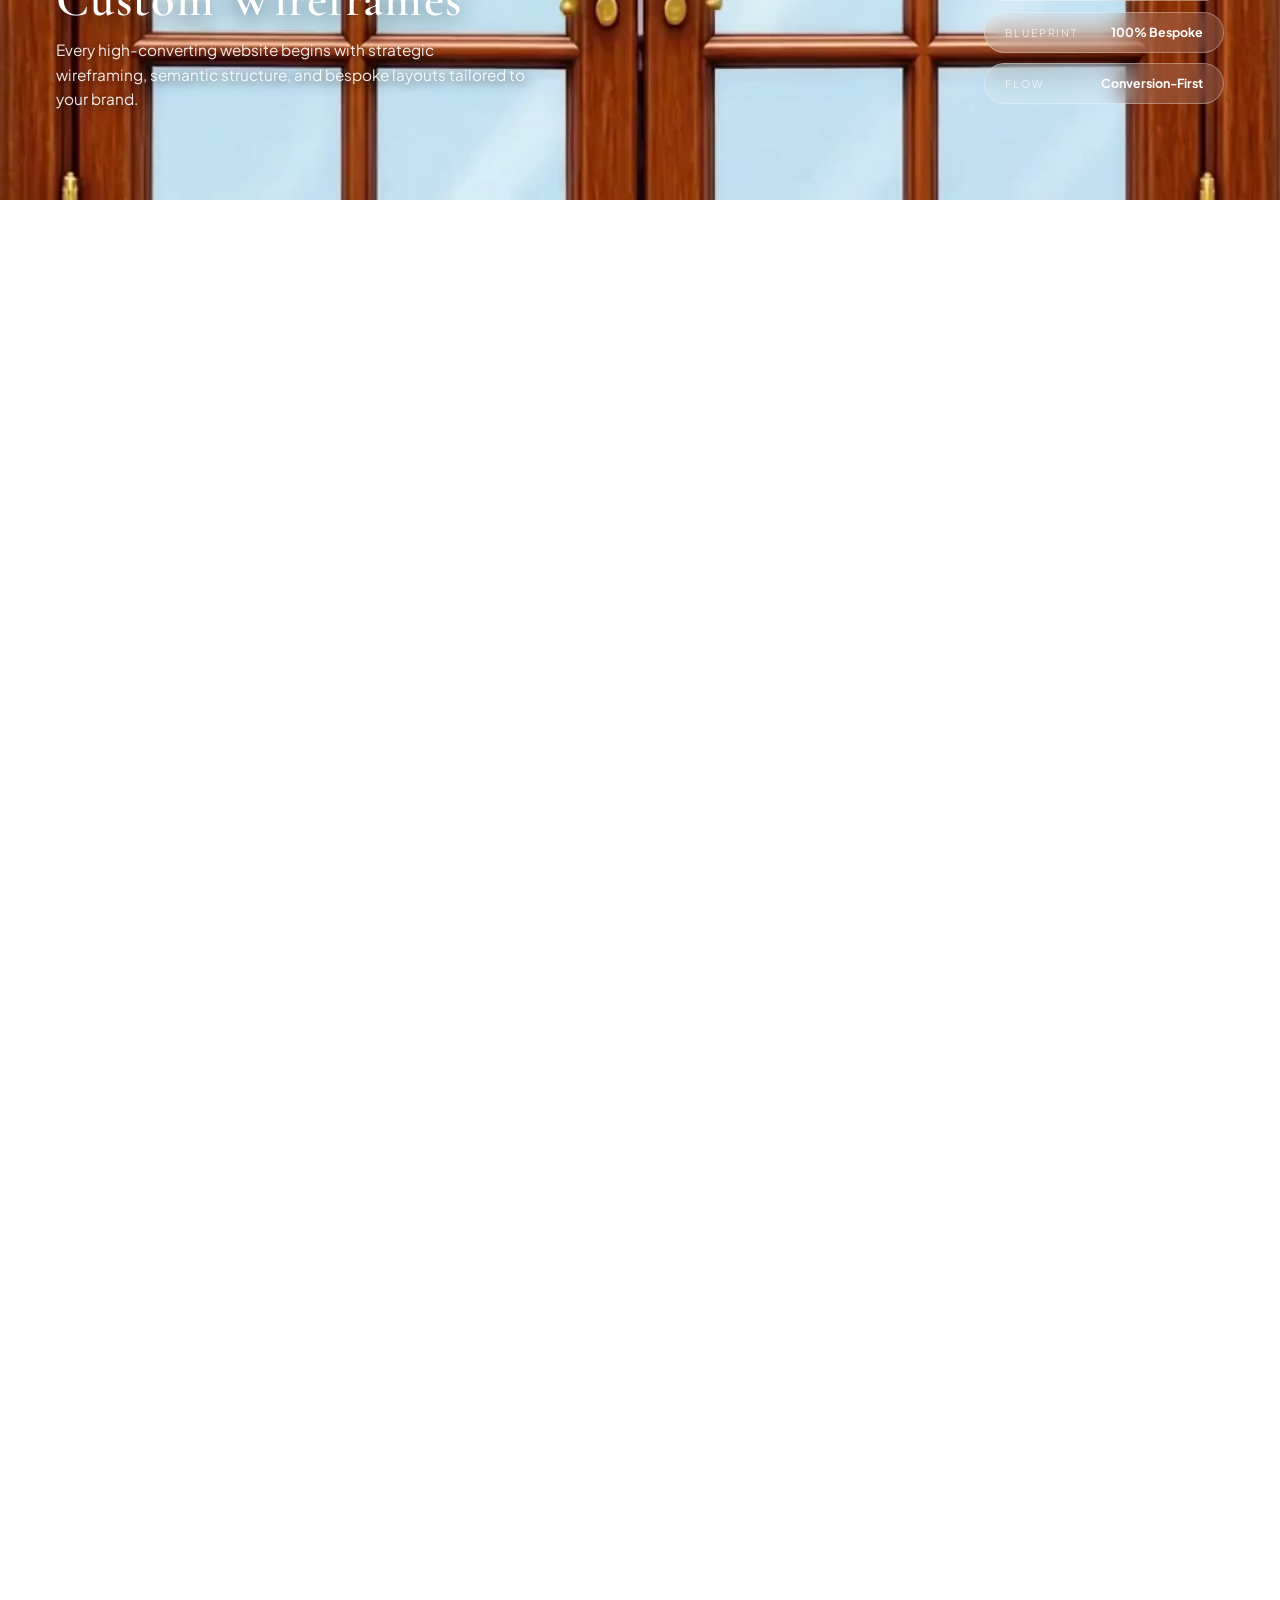
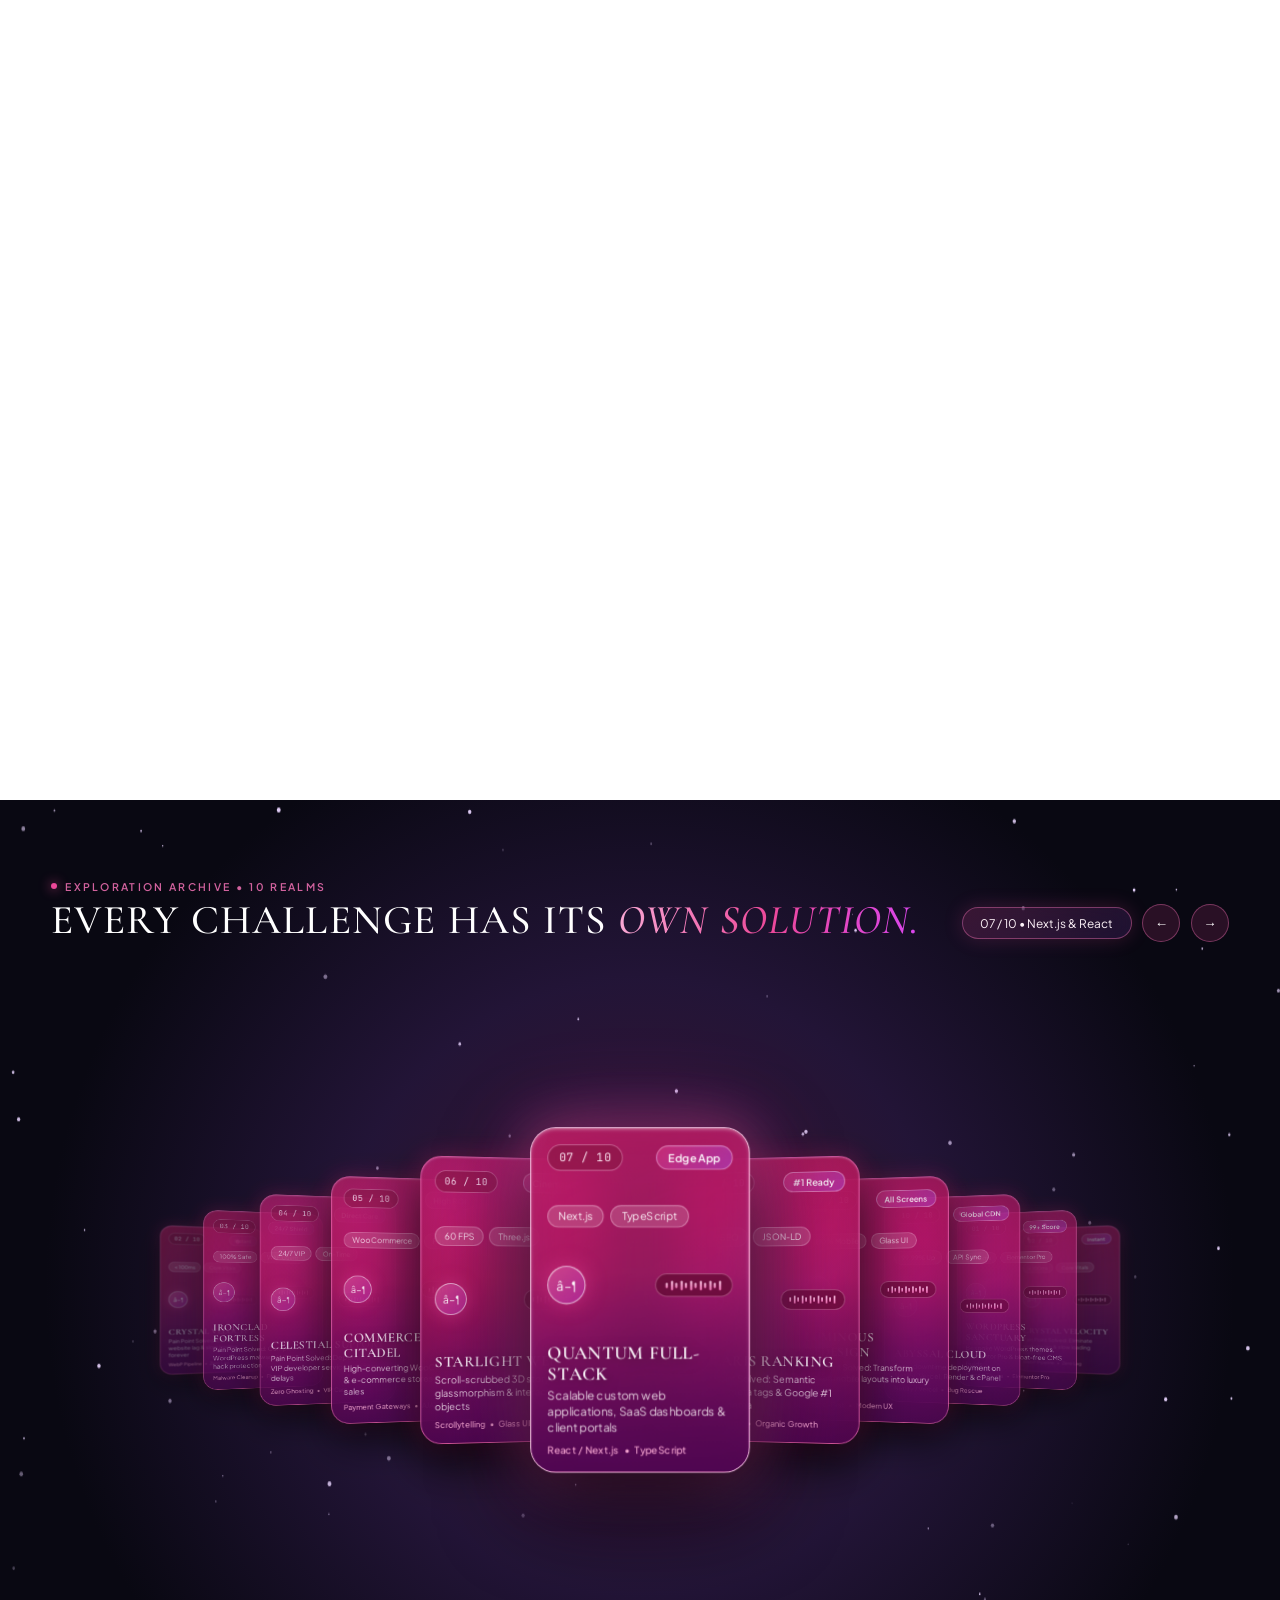
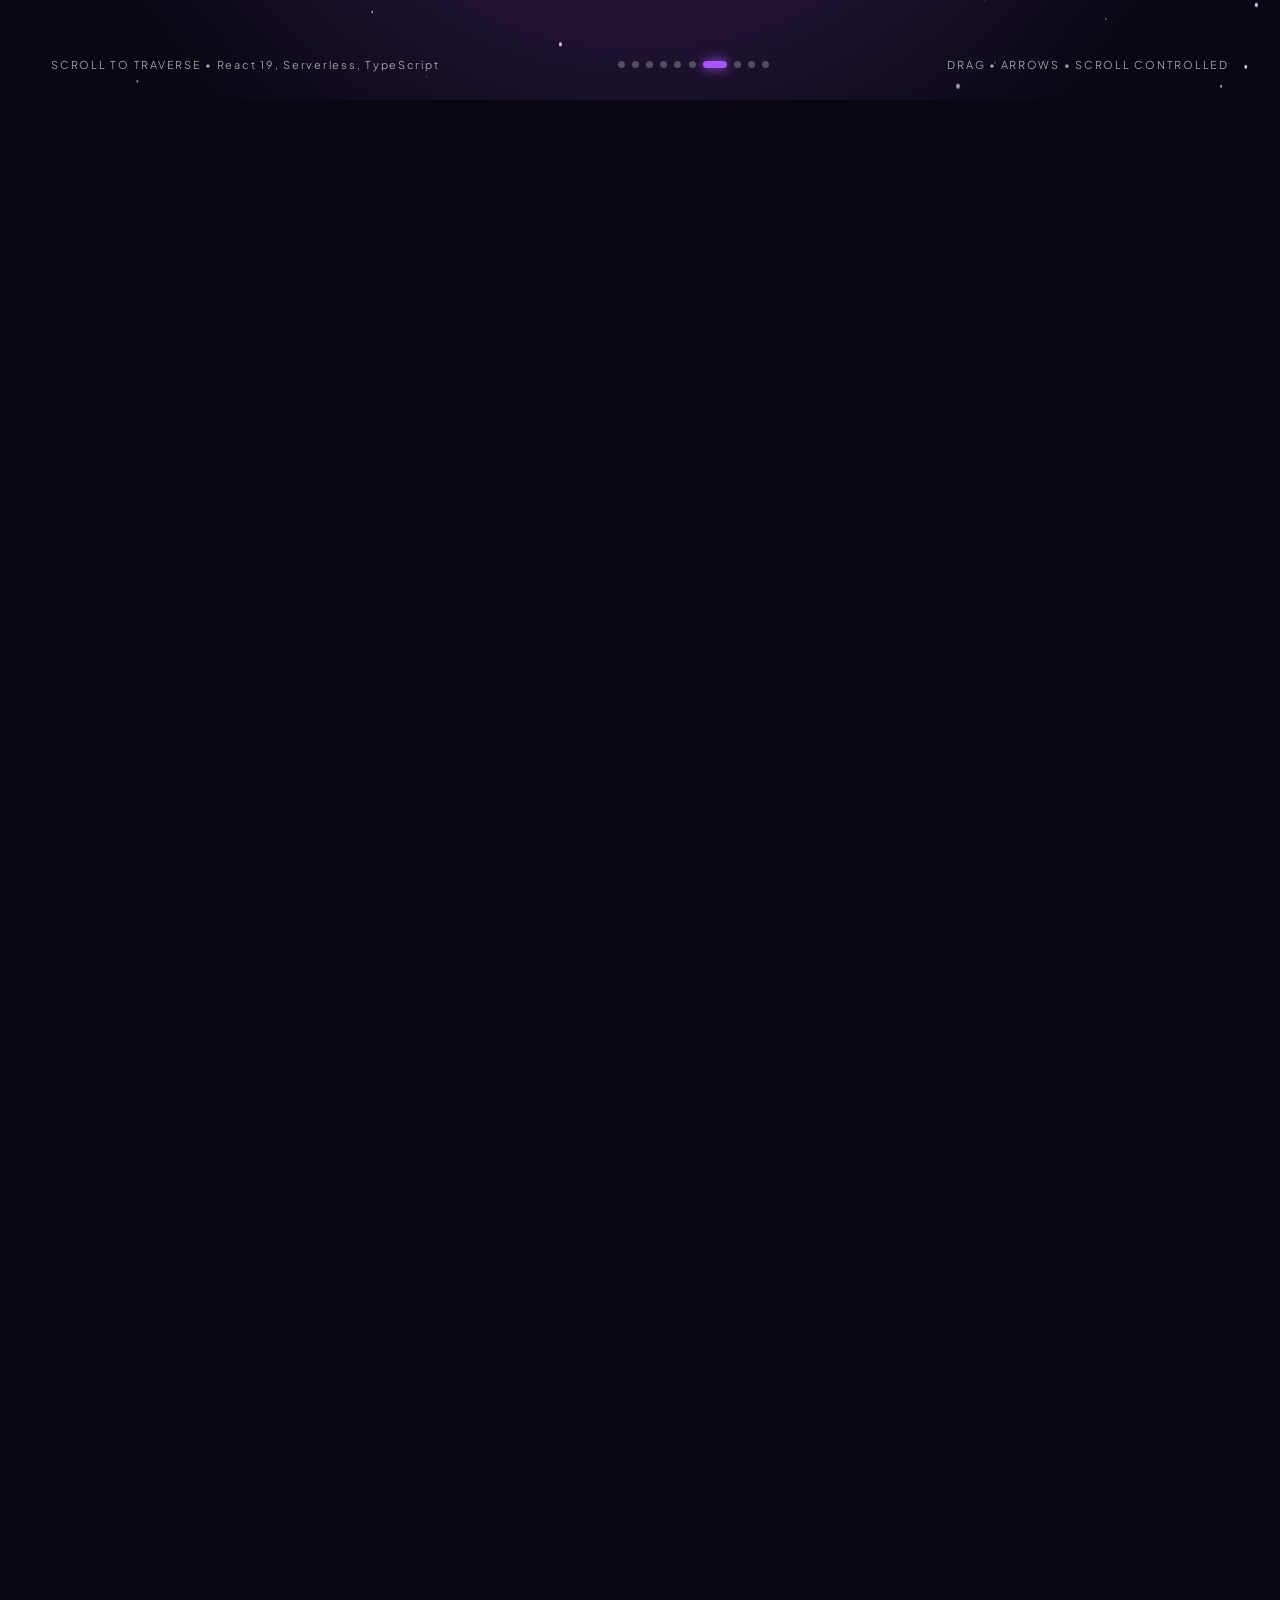
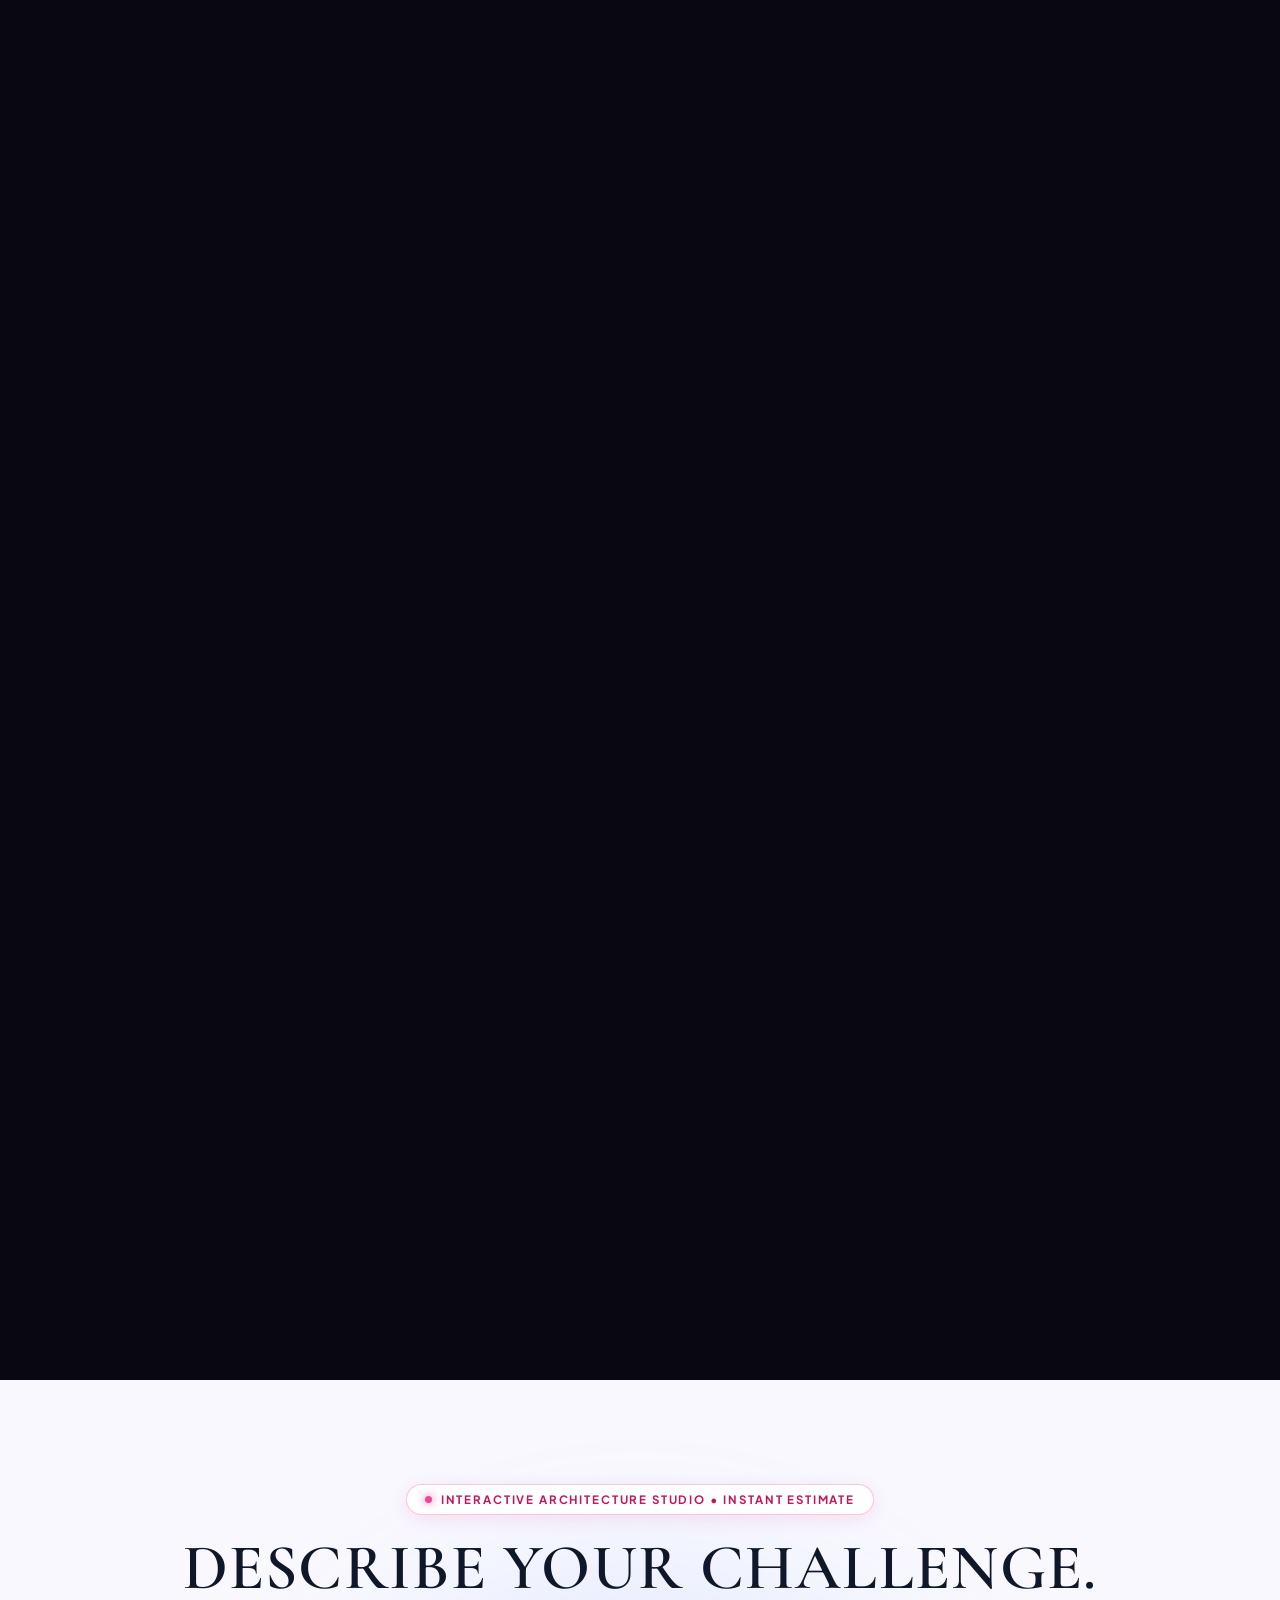
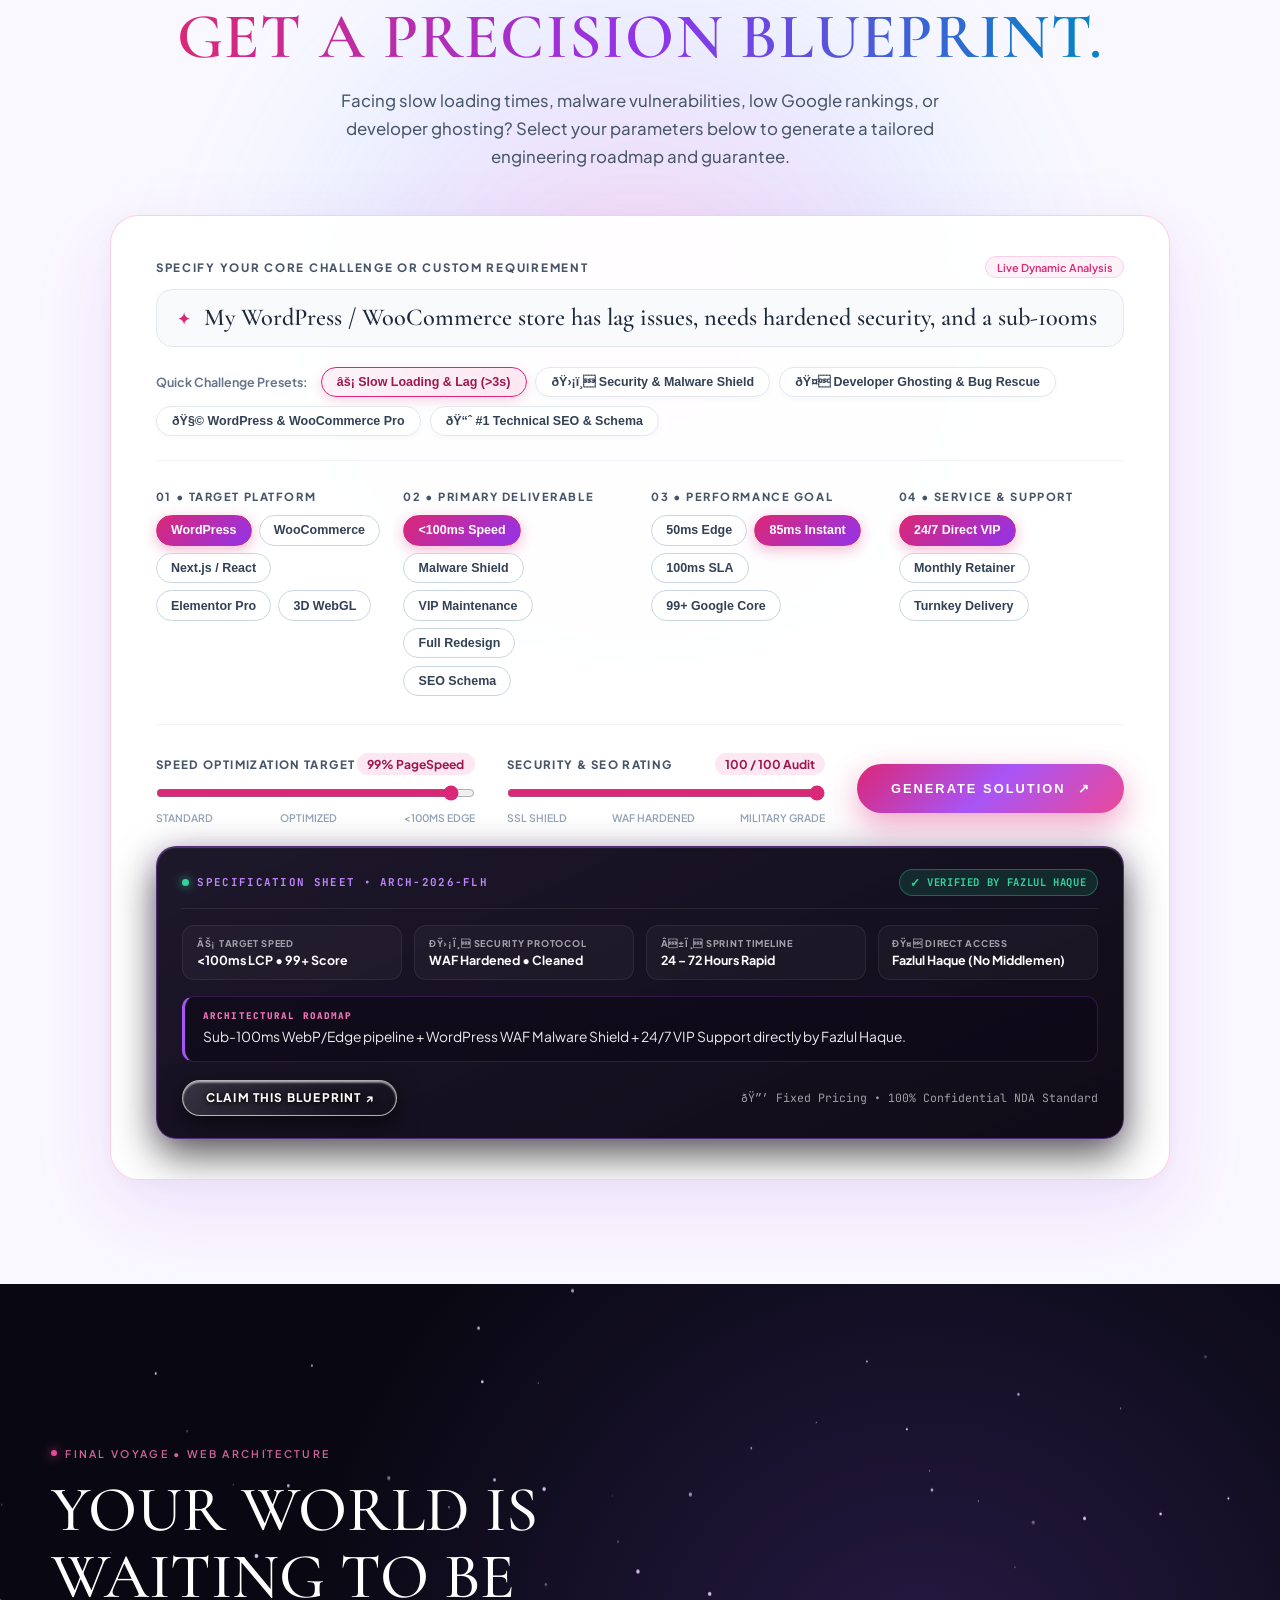
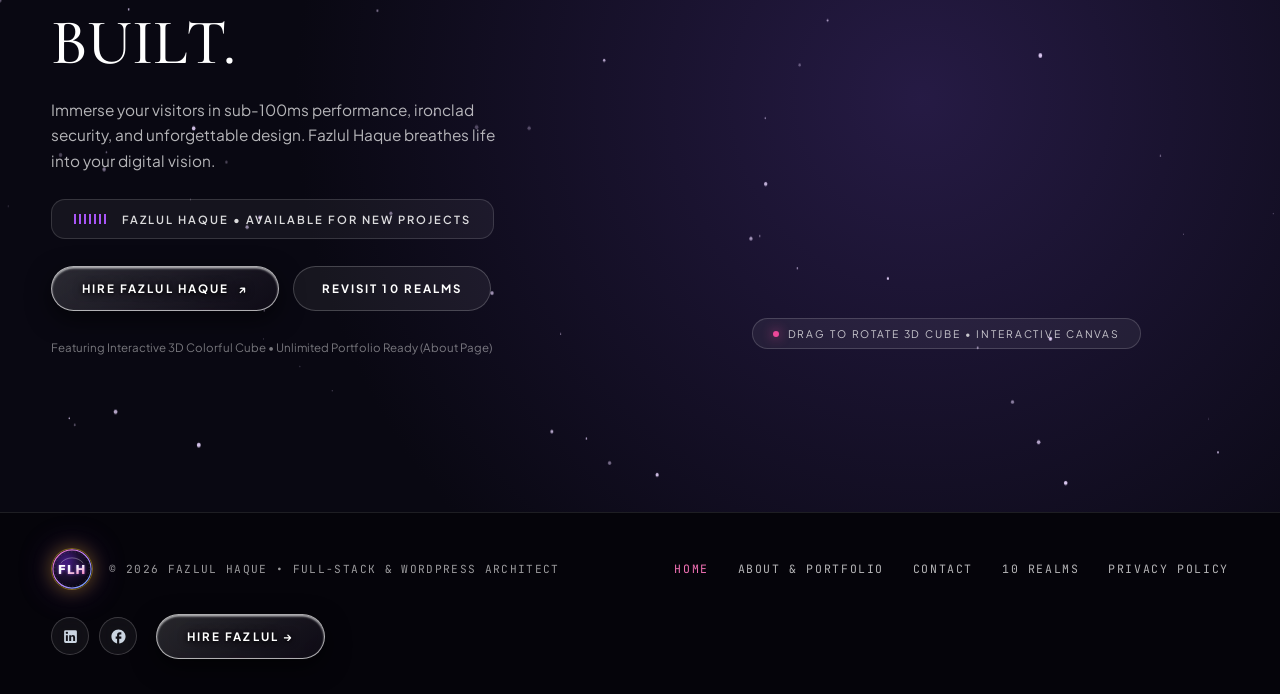
==== commit a005c8a8: "Connect Supabase Auth, portfolio_projects, and contact_inquiries v52.0" ====
--- a/index.html
+++ b/index.html
@@ -36,8 +36,8 @@
   <link rel="preload" as="style" href="https://fonts.googleapis.com/css2?family=Cormorant+Garamond:ital,wght@0,500;0,600;0,700;1,600&family=Plus+Jakarta+Sans:wght@400;500;600;700&family=JetBrains+Mono:wght@400;500;600&display=swap" onload="this.onload=null;this.rel='stylesheet'" />
   <noscript><link href="https://fonts.googleapis.com/css2?family=Cormorant+Garamond:ital,wght@0,500;0,600;0,700;1,600&family=Plus+Jakarta+Sans:wght@400;500;600;700&family=JetBrains+Mono:wght@400;500;600&display=swap" rel="stylesheet" /></noscript>
 
-  <link rel="stylesheet" href="styles.css?v=51.0" />
-  <script defer src="app.js?v=51.0"></script>
+  <link rel="stylesheet" href="styles.css?v=52.0" />
+  <script defer src="app.js?v=52.0"></script>
 
   <!-- Rich JSON-LD Structured Data for Google Search -->
   <script type="application/ld+json">
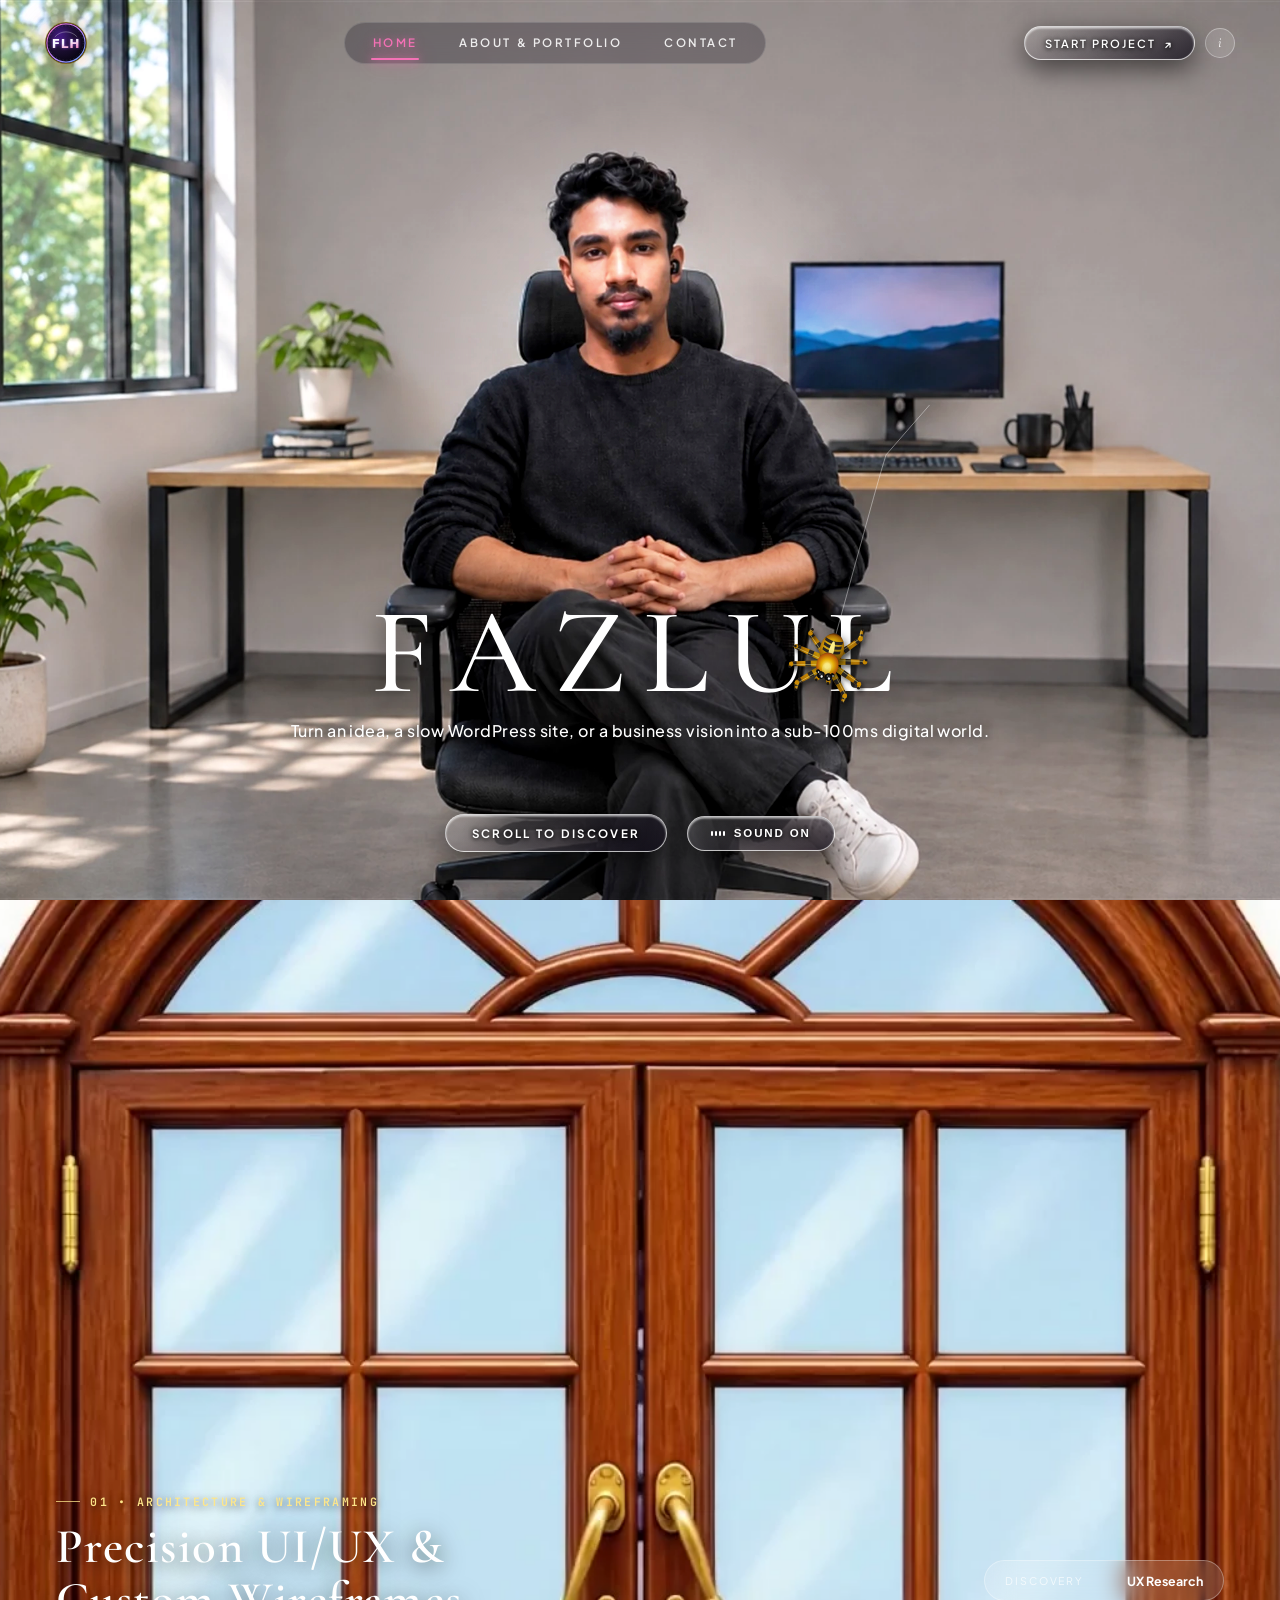
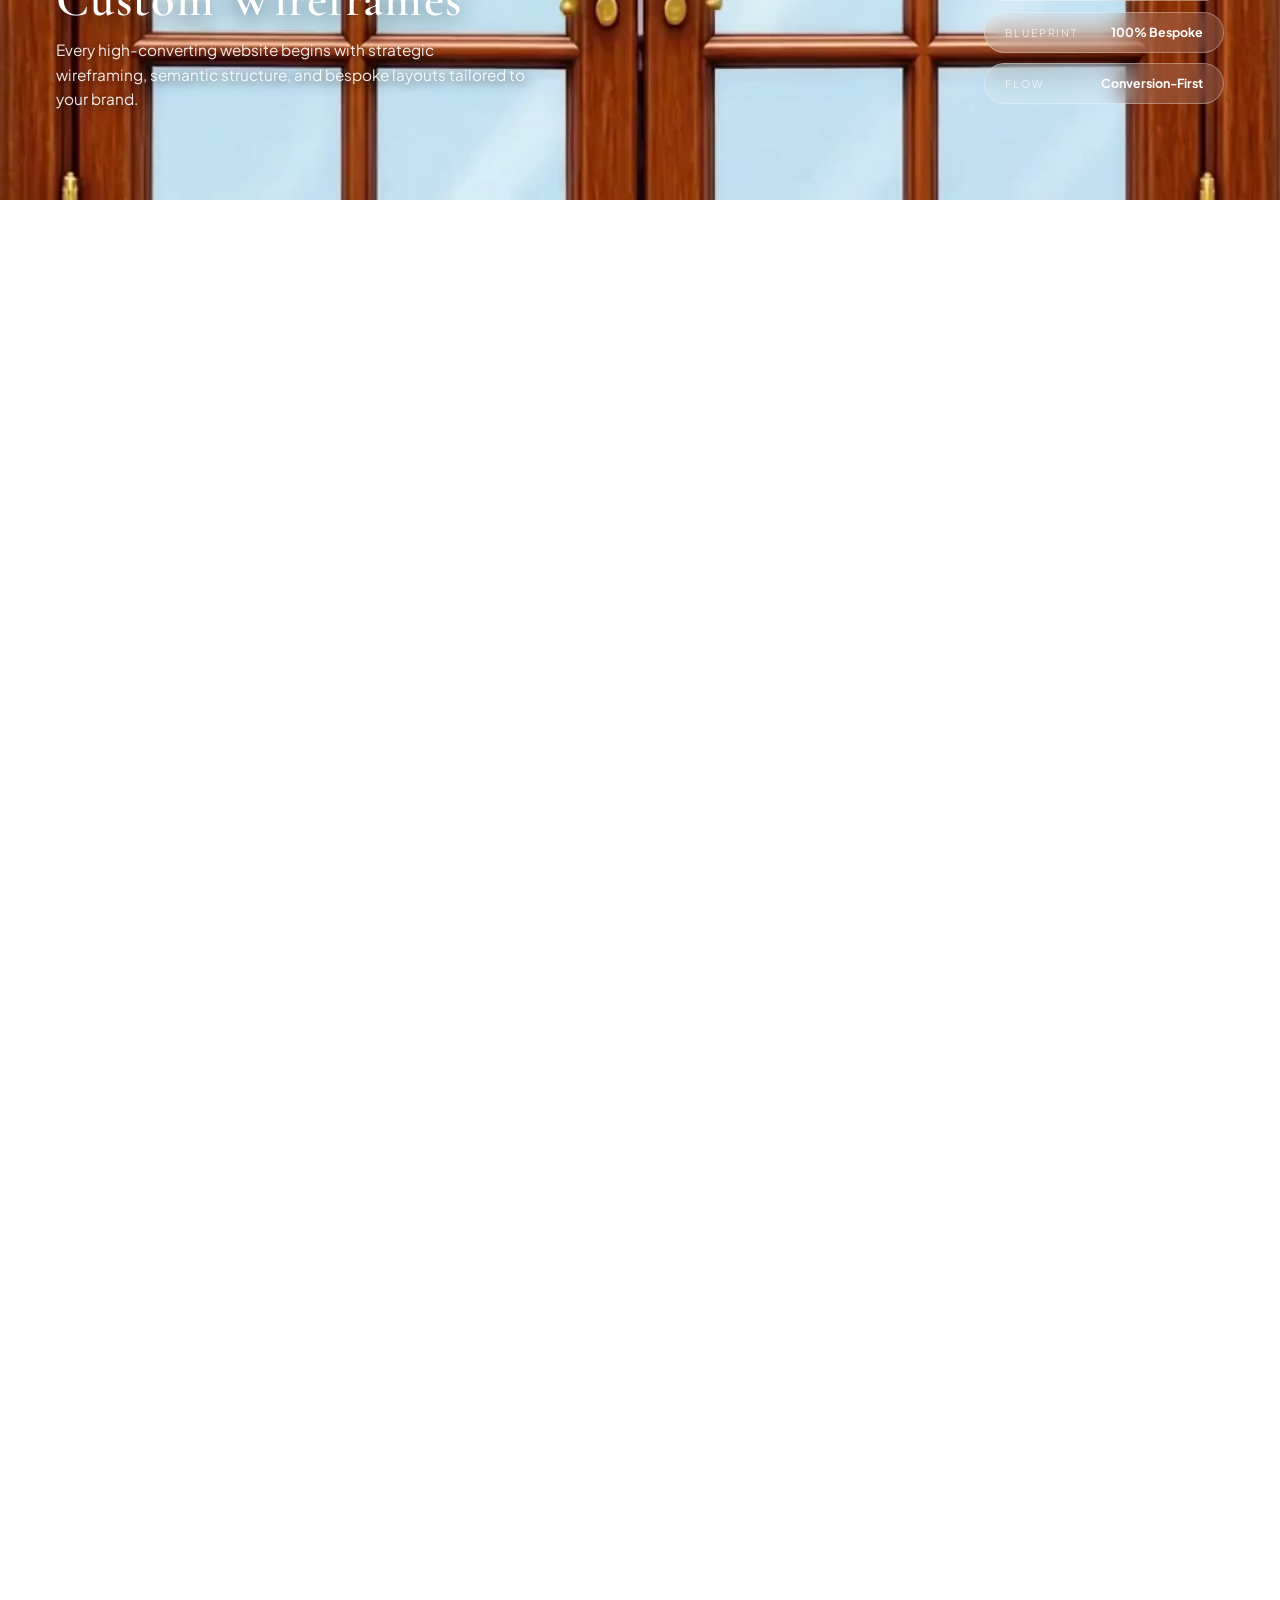
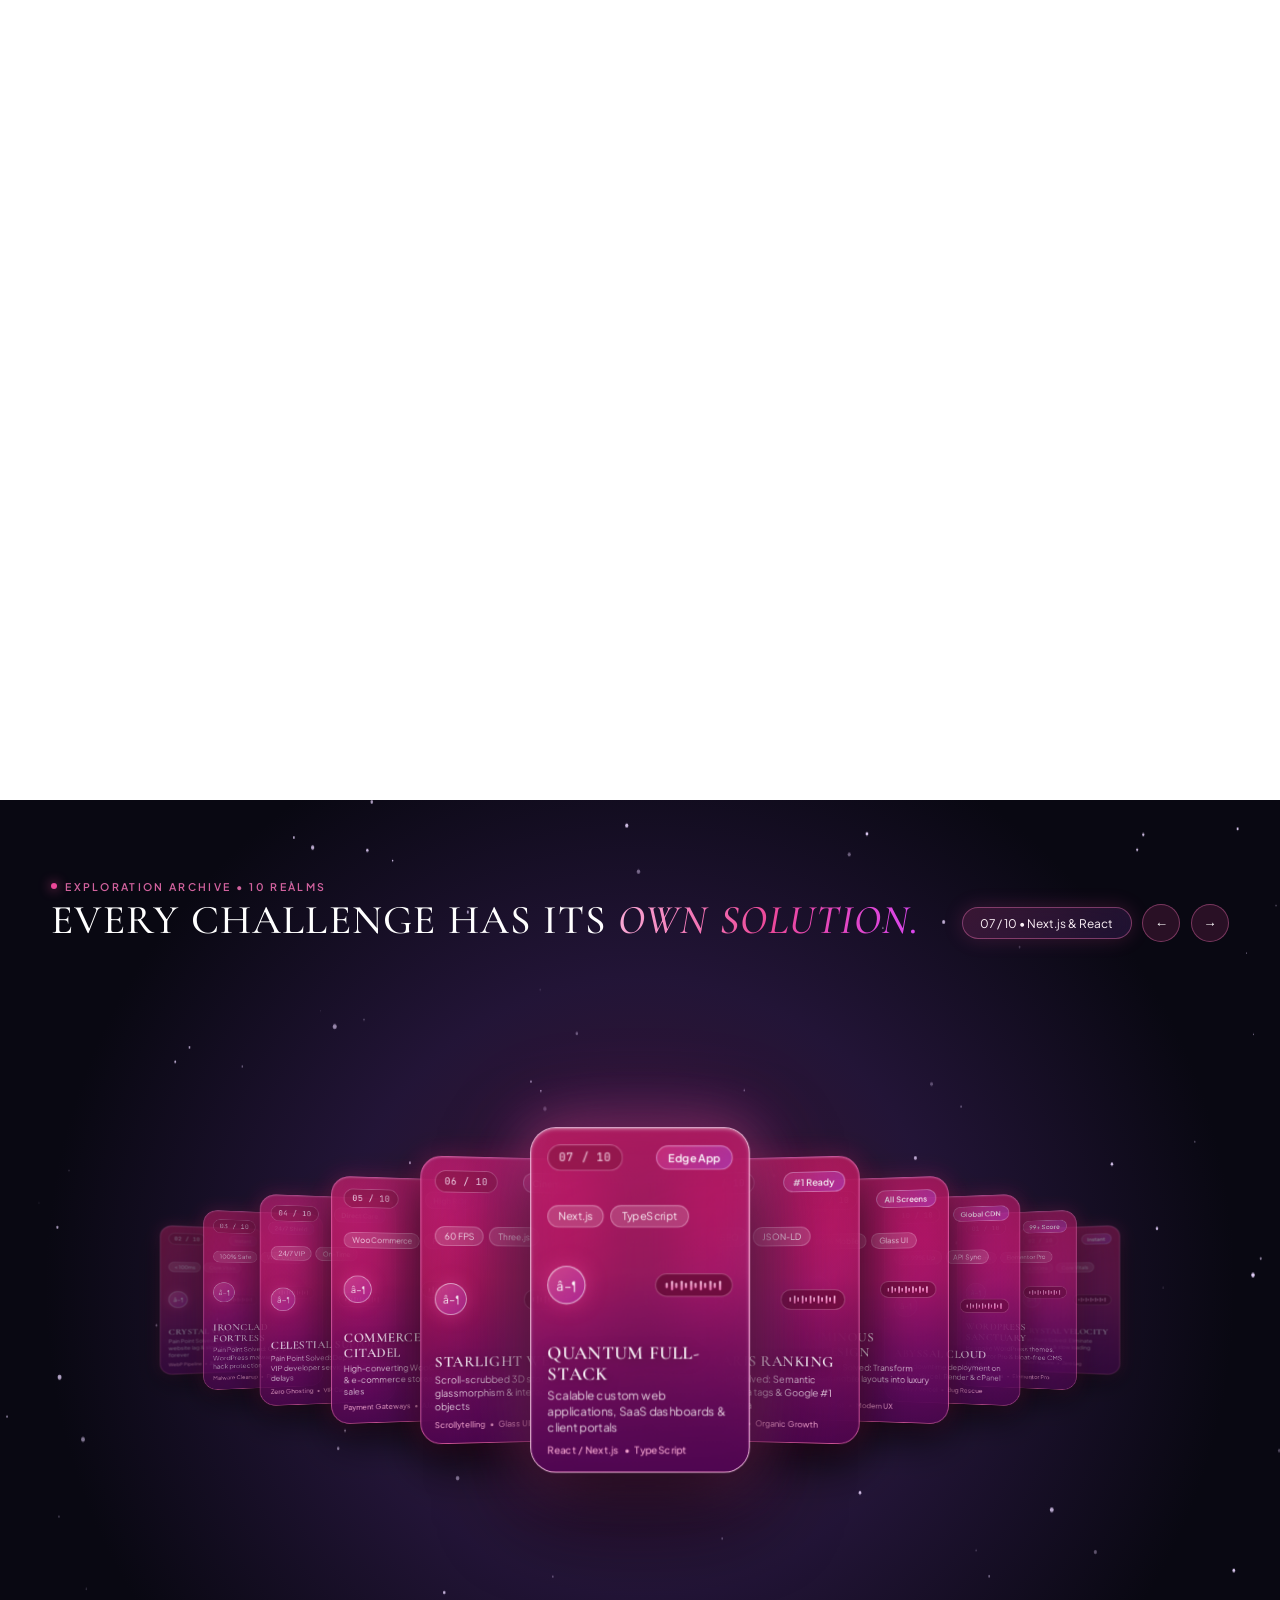
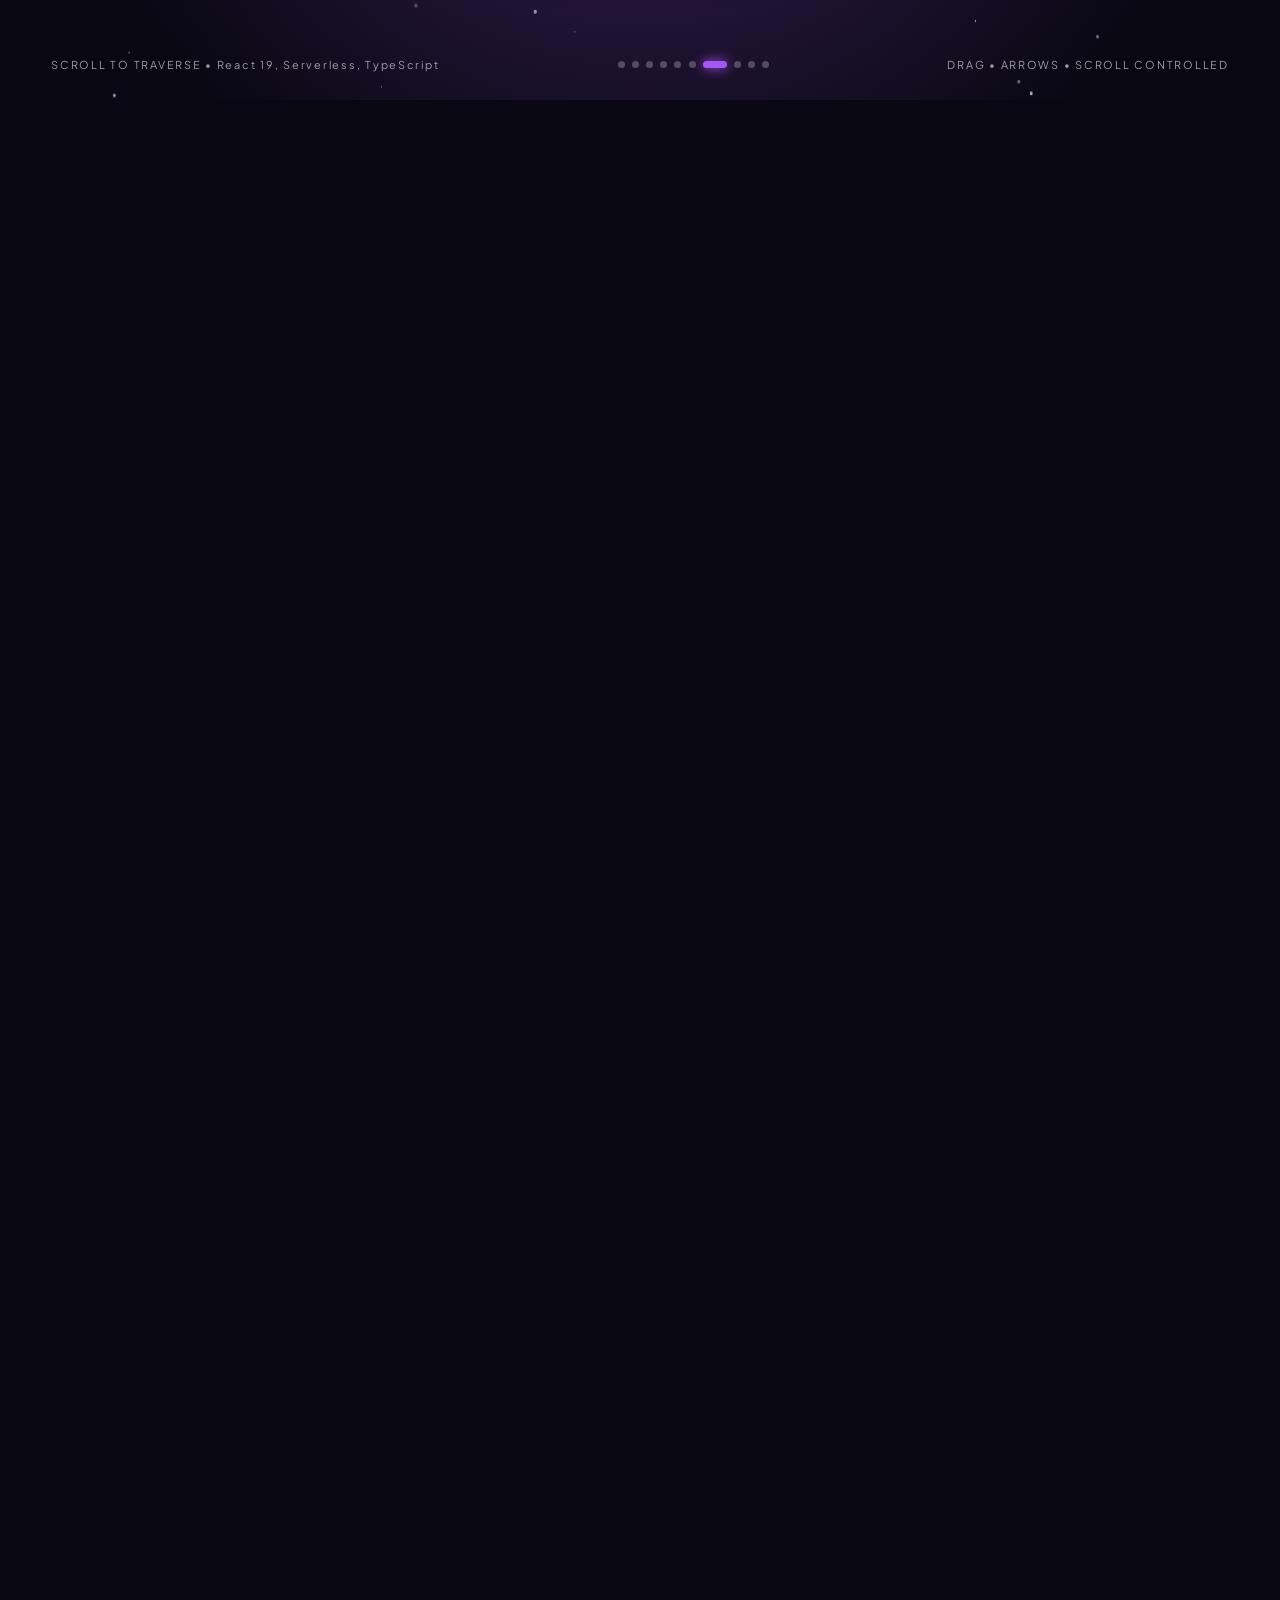
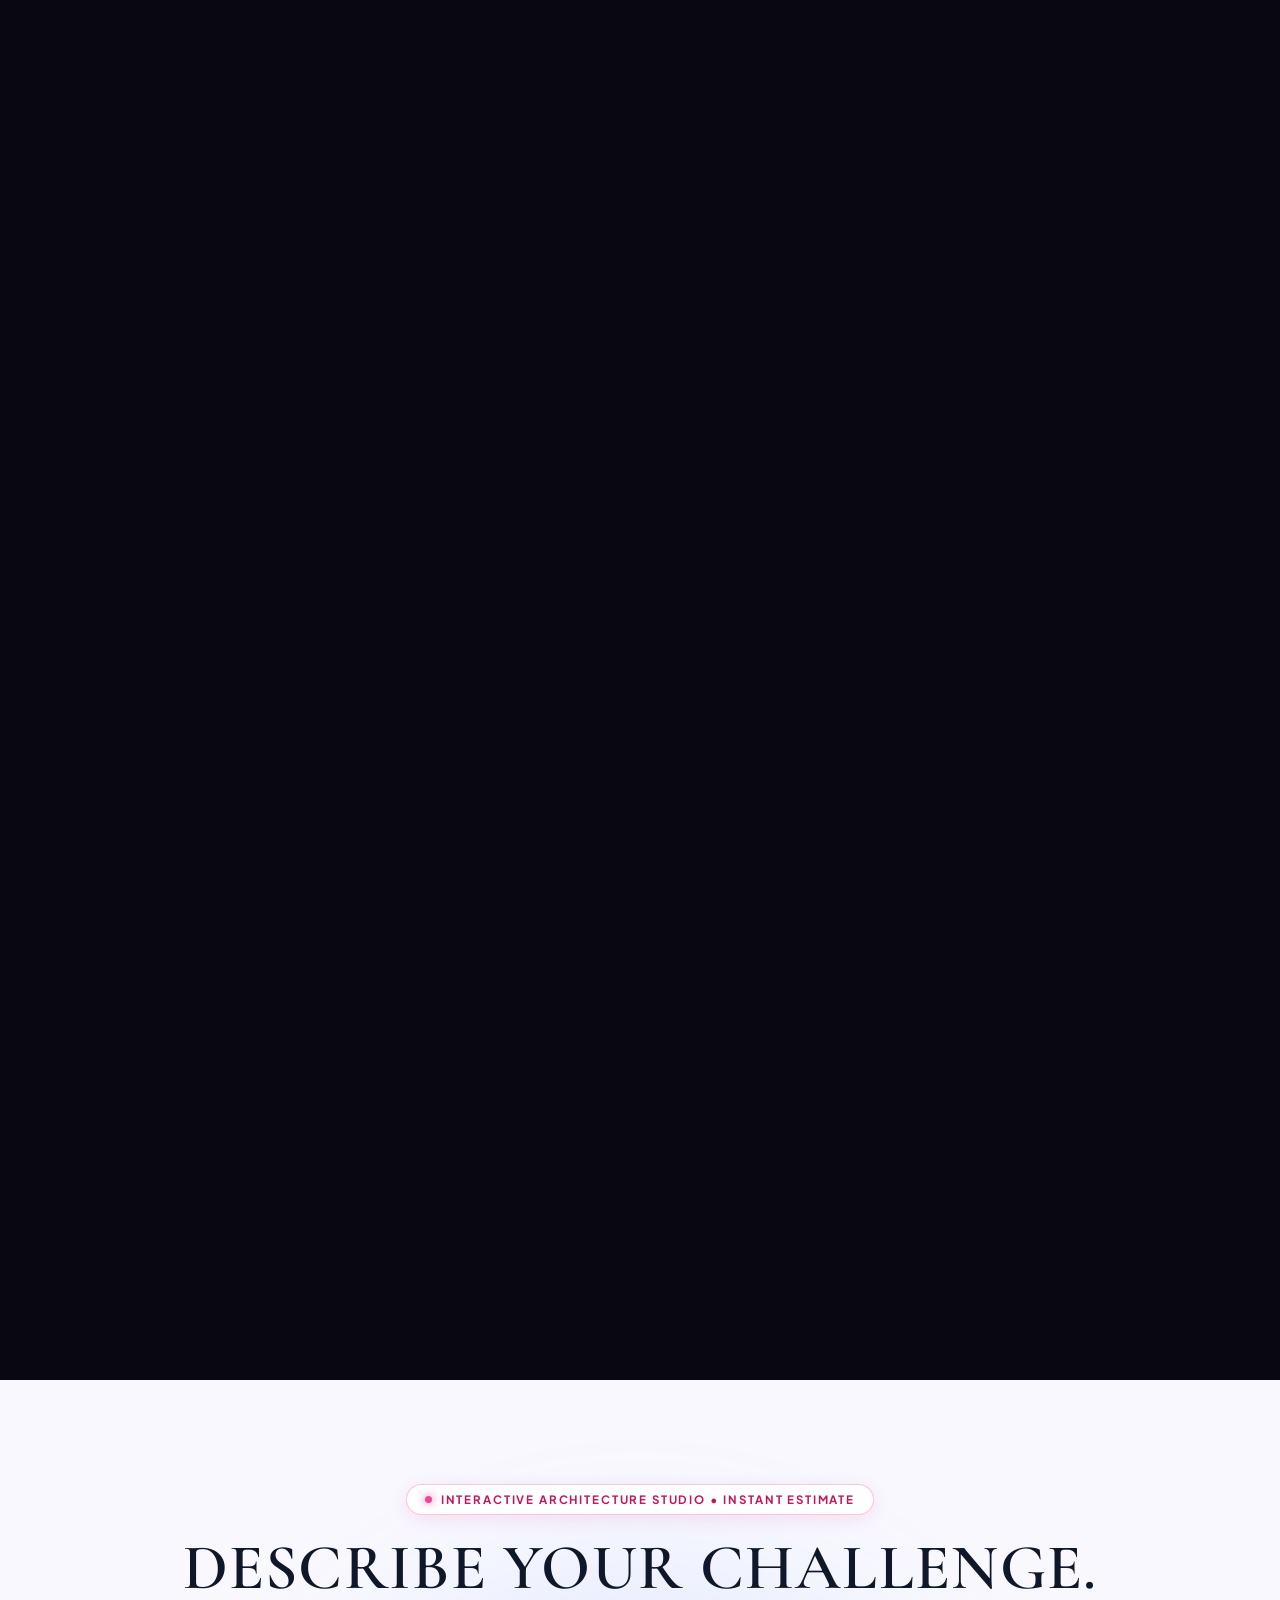
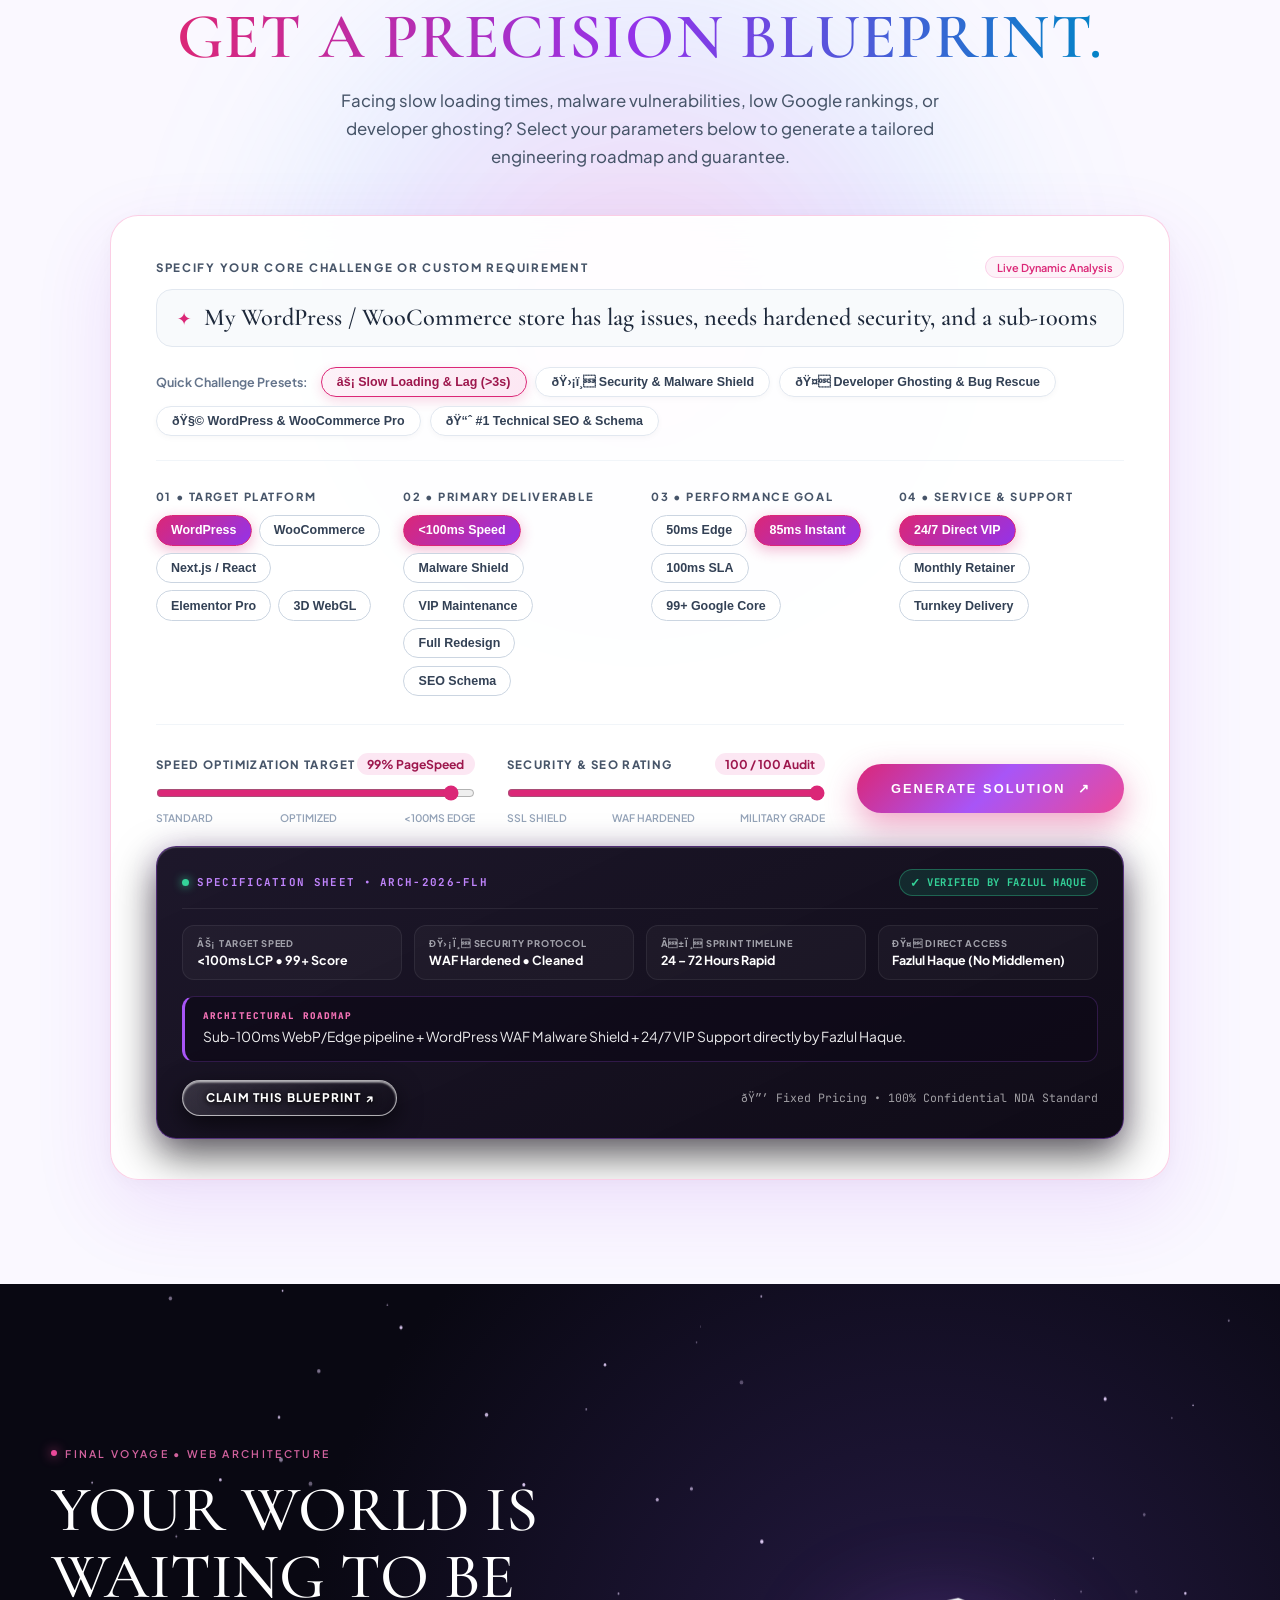
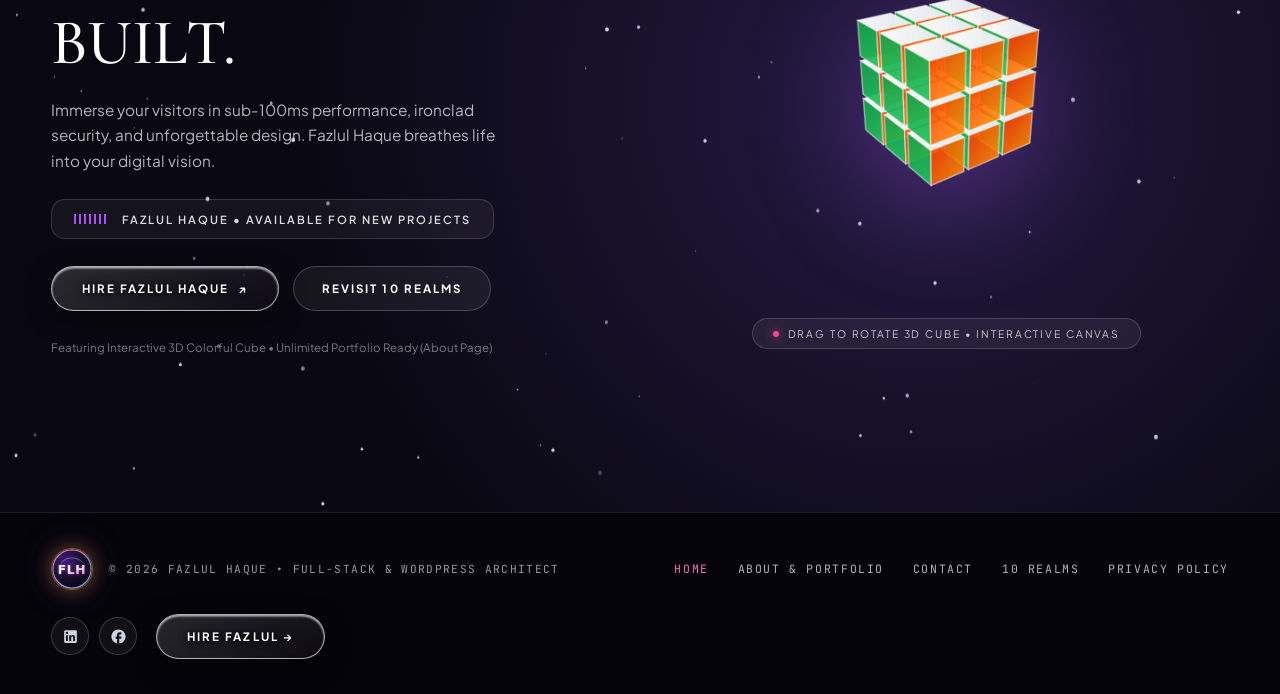
==== commit f031db14: "Fix blueprint calculator sliders and bump v53.0" ====
--- a/index.html
+++ b/index.html
@@ -36,8 +36,8 @@
   <link rel="preload" as="style" href="https://fonts.googleapis.com/css2?family=Cormorant+Garamond:ital,wght@0,500;0,600;0,700;1,600&family=Plus+Jakarta+Sans:wght@400;500;600;700&family=JetBrains+Mono:wght@400;500;600&display=swap" onload="this.onload=null;this.rel='stylesheet'" />
   <noscript><link href="https://fonts.googleapis.com/css2?family=Cormorant+Garamond:ital,wght@0,500;0,600;0,700;1,600&family=Plus+Jakarta+Sans:wght@400;500;600;700&family=JetBrains+Mono:wght@400;500;600&display=swap" rel="stylesheet" /></noscript>
 
-  <link rel="stylesheet" href="styles.css?v=52.0" />
-  <script defer src="app.js?v=52.0"></script>
+  <link rel="stylesheet" href="styles.css?v=53.0" />
+  <script defer src="app.js?v=53.0"></script>
 
   <!-- Rich JSON-LD Structured Data for Google Search -->
   <script type="application/ld+json">
